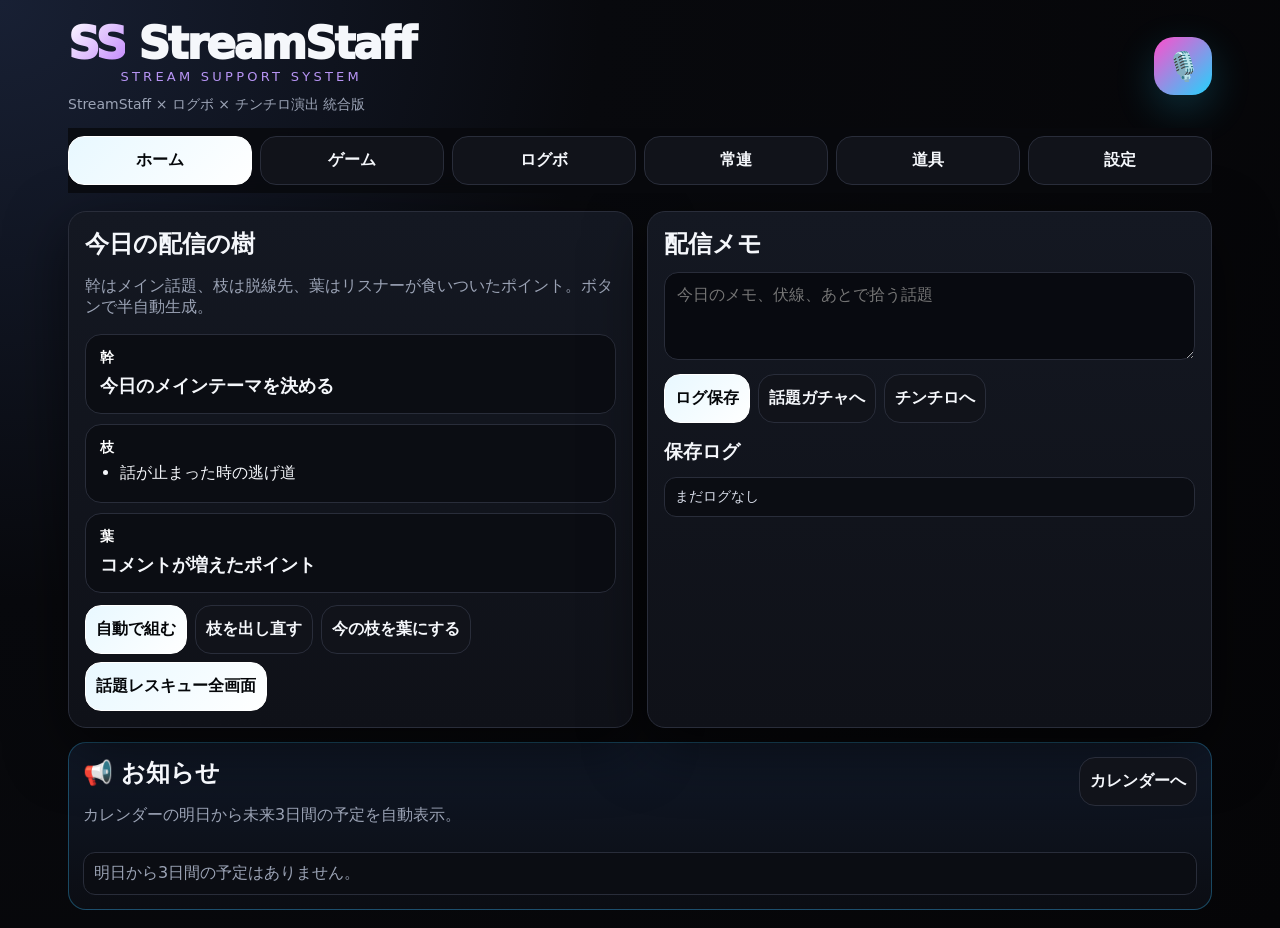
==== app/index.html @ 8c9b5380 "Add files via upload" ====
<!doctype html>
<html lang="ja">
<head>
  <meta charset="utf-8" />
  <meta name="viewport" content="width=device-width, initial-scale=1, viewport-fit=cover" />
  <title>配信管制室 - 統合版</title>
  <link rel="preconnect" href="https://fonts.googleapis.com">
<link rel="preconnect" href="https://fonts.gstatic.com" crossorigin>
<link href="https://fonts.googleapis.com/css2?family=Yuji+Syuku&display=swap" rel="stylesheet">
<style>
    :root{
      --bg:#08090d;--panel:#11131a;--panel2:#171a23;--line:#292d3a;--text:#f5f7fb;--muted:#9ba3b5;
      --accent:#21d4fd;--accent2:#ff4ecd;--danger:#ff4d4d;--gold:#ffd76a;--blue:#75d5ff;
      --radius:18px;
    }
    *{box-sizing:border-box;-webkit-tap-highlight-color:transparent}
    html,body{margin:0;min-height:100%;background:radial-gradient(circle at top left,#182034 0,#08090d 38%,#050507 100%);color:var(--text);font-family:system-ui,-apple-system,BlinkMacSystemFont,"Segoe UI",sans-serif}
    body{overflow-x:hidden}
    button,input,textarea,select{font:inherit}
    button{touch-action:manipulation}
    .app{width:min(1180px,100%);margin:0 auto;padding:18px}
    header{display:flex;justify-content:space-between;align-items:center;gap:14px;margin-bottom:14px}
    .brand h1{margin:0;font-size:clamp(26px,5vw,44px);letter-spacing:-.05em}
    .brand p{margin:4px 0 0;color:var(--muted);font-size:14px}
    .badge{min-width:58px;height:58px;border-radius:20px;display:grid;place-items:center;background:linear-gradient(135deg,var(--accent2),var(--accent));box-shadow:0 14px 40px #21d4fd33;font-size:28px}
    .nav{display:grid;grid-template-columns:repeat(6,1fr);gap:8px;margin:12px 0 18px;position:sticky;top:0;z-index:20;background:#08090dcc;backdrop-filter:blur(10px);padding:8px 0}
    .nav button,.btn{border:1px solid var(--line);background:var(--panel);color:var(--text);border-radius:16px;padding:13px 10px;cursor:pointer;font-weight:800;min-height:48px}
    .nav button.active,.btn.primary{background:linear-gradient(135deg,#e8f8ff,#fff);color:#05070a;border-color:#fff}
    .btn.danger{background:#3a1014;border-color:#7f2028}
    .grid{display:grid;grid-template-columns:1fr 1fr;gap:14px}
    .grid2{display:grid;grid-template-columns:repeat(2,minmax(0,1fr));gap:10px}
    .grid3{display:grid;grid-template-columns:repeat(3,1fr);gap:10px}
    .card{background:linear-gradient(180deg,#141822,#0f1118);border:1px solid var(--line);border-radius:var(--radius);box-shadow:0 20px 60px #0008;overflow:hidden}
    .card .inner{padding:16px}
    .card h2,.card h3{margin:0 0 12px}
    .muted{color:var(--muted)}
    .kpi{padding:14px;background:var(--panel);border:1px solid var(--line);border-radius:16px}
    .kpi .label{font-size:12px;color:var(--muted)}
    .kpi .value{font-size:24px;font-weight:950;margin-top:3px}
    input,textarea,select{width:100%;background:#080a10;color:var(--text);border:1px solid var(--line);border-radius:14px;padding:12px;outline:none}
    textarea{min-height:88px;resize:vertical}
    label{display:block;font-size:12px;color:var(--muted);margin:8px 0 5px}
    .row{display:flex;gap:8px;align-items:center;flex-wrap:wrap}
    .pill{display:inline-flex;align-items:center;gap:6px;border:1px solid var(--line);background:#0b0d13;border-radius:999px;padding:8px 10px;color:var(--muted);font-size:13px}
    .screen{display:none}
    .screen.active{display:block;animation:fade .16s ease}
    @keyframes fade{from{opacity:.35;transform:translateY(4px)}to{opacity:1;transform:translateY(0)}}

    /* Home tree */
    .tree-box{display:grid;gap:10px}
    .tree-item{padding:14px;border-radius:16px;background:#0b0d13;border:1px solid var(--line)}
    .tree-item b{display:block;color:#fff;font-size:14px;margin-bottom:6px}
    .tree-item span{font-size:18px;font-weight:800;display:block;line-height:1.45}
    .branch-list{margin:0;padding-left:20px}
    .branch-list li{margin:4px 0}
    .mode-tabs{display:grid;grid-template-columns:repeat(3,1fr);gap:8px;margin-bottom:12px}
    .mode-tabs button{border:1px solid var(--line);background:#0b0d13;color:var(--text);border-radius:14px;padding:12px 8px;font-weight:900}
    .mode-tabs button.active{background:#fff;color:#05070a}
    .mode-panel{display:none}
    .mode-panel.active{display:block}
    .map-grid{display:grid;grid-template-columns:repeat(2,1fr);gap:8px}
    .registered-list{display:grid;gap:8px}
    .registered-item{background:#0b0d13;border:1px solid var(--line);border-radius:12px;padding:9px}
    .registered-item b{display:block;margin-bottom:4px}
    .penalty-box{background:#140b0d;border:1px solid #4b1d25;border-radius:14px;padding:10px;margin:10px 0}
    .penalty-count{font-size:30px;font-weight:950;color:#ff7b7b}
    .penalty-details{display:none;margin-top:10px;background:#090b10;border:1px solid #4b1d25;border-radius:12px;padding:10px}
    .penalty-details.open{display:block}
    .penalty-log{display:grid;gap:6px}
    .penalty-log div{background:#160b0e;border:1px solid #3d151b;border-radius:10px;padding:8px;font-size:13px}
    .mini-btn{min-height:36px!important;padding:6px 12px!important;border-radius:12px!important}
    .tool-list{display:grid;gap:10px}
    .tool-item{background:#0b0d13;border:1px solid var(--line);border-radius:16px;padding:12px}
    .tool-title{font-size:20px;font-weight:950}
    .count-value{font-size:42px;font-weight:950;line-height:1;color:#b7f6ff}
    .timer-value{font-size:38px;font-weight:950;line-height:1;color:#ffd76a;font-variant-numeric:tabular-nums}
    .tool-item.running{border-color:#ffd76a;box-shadow:0 0 28px #ffd76a22}
    .tool-item.done{border-color:#ff4d4d;box-shadow:0 0 32px #ff4d4d33}
    .month-head{display:flex;justify-content:space-between;align-items:center;gap:8px;margin-bottom:12px}
    .calendar-month{display:grid;grid-template-columns:repeat(6,1fr);gap:7px}
    
    .cal-day{
      min-height:92px;
      border:1px solid #d7dce6;
      background:#ffffff;
      color:#111827;
      border-radius:14px;
      padding:7px;
      cursor:pointer;
      display:flex;
      flex-direction:column;
      gap:4px;
      overflow:hidden;
      transition:.15s;
    }
    .cal-day:hover{transform:translateY(-1px);box-shadow:0 6px 18px #00000014}
    .cal-day.out{opacity:.45;background:#f1f3f7}
    .cal-day.today{
      border-color:#21d4fd;
      box-shadow:0 0 0 3px #21d4fd33;
      background:#f4fdff;
    }

    .cal-day.selected{
      outline:3px solid #7c3aed;
      outline-offset:-3px;
      box-shadow:0 0 0 3px #7c3aed33, 0 8px 22px #00000018;
    }
    .cal-day.sat .cal-num{color:#2196f3}
    .cal-day.sun .cal-num{color:#ff4d5e}
    .cal-week{
      font-size:12px;
      color:var(--muted);
      text-align:center;
      font-weight:800;
      padding:4px;
    }
    .cal-week.sat{color:#53a8ff}
    .cal-week.sun{color:#ff6b77}
    .cal-num{font-weight:950;font-size:16px}
    .cal-mark{font-size:11px;border-radius:999px;padding:2px 6px;background:#172033;color:#dce7ff;white-space:nowrap;overflow:hidden;text-overflow:ellipsis}
    .cal-mark.gift{background:#3d2b08;color:#ffd76a}
    .cal-mark.reg{background:#063225;color:#80ffd5}
    .cal-mark.memo{background:#28133a;color:#e0b8ff}
    .cal-mark.penalty{background:#4b1118;color:#ff9aa5}
    .calendar-events{display:grid;gap:8px;max-height:360px;overflow:auto}
    .event-item{background:#0b0d13;border:1px solid var(--line);border-radius:12px;padding:10px}
    .event-item b{display:block}
    @media(max-width:760px){
      .cal-day{min-height:72px;padding:5px}
      .cal-mark{font-size:10px;padding:1px 4px}
      .calendar-month{gap:4px}
      .calendar{gap:4px}
      .day{min-height:48px;padding:4px;font-size:13px}
      .day small{font-size:9px}
    }
    .map-row{background:#0b0d13;border:1px solid var(--line);border-radius:12px;padding:8px}
    .map-row label{margin-top:0}
    .big-output{font-size:clamp(22px,4.5vw,38px);font-weight:950;line-height:1.35;background:#080a10;border:1px solid var(--line);border-radius:18px;padding:18px;min-height:128px;display:flex;align-items:center}

    /* Game */
    .game-tabs{display:grid;grid-template-columns:repeat(4,1fr);gap:8px}
    .game-tabs button{border:1px solid var(--line);background:#0b0d13;color:var(--text);border-radius:14px;padding:11px 6px;font-weight:850}
    .game-tabs button.active{background:#fff;color:#05070a}
    .game-result{font-size:clamp(22px,4vw,42px);font-weight:950;line-height:1.35;min-height:160px;display:flex;align-items:center}
    .history{display:grid;gap:8px;max-height:260px;overflow:auto}
    .history div{background:#0b0d13;border:1px solid var(--line);border-radius:12px;padding:10px;font-size:14px;color:#d9deea}

    
function fitBrushText(text){
  const plain=String(text).replace(/[─ー\\s]/g,"");
  brush.classList.remove("long","xlong");
  if(plain.length>=18) brush.classList.add("xlong");
  else if(plain.length>=10) brush.classList.add("long");
}

/* Chinchiro */
    .chinchiro-wrap{display:grid;grid-template-columns:1.15fr .85fr;gap:14px}
    .ch-stage{
      position:relative;min-height:520px;border-radius:22px;border:1px solid #333747;background:
      radial-gradient(circle at 50% 0,#2b1b22 0,#11131a 42%,#06070a 100%);
      overflow:hidden;display:flex;flex-direction:column;align-items:center;justify-content:center;padding:18px;
    }
    .ch-stage.hot{animation:hotFlash .35s ease 2;background:radial-gradient(circle,#5a130f 0,#19080a 54%,#050303 100%)}
    .ch-stage.cold{background:radial-gradient(circle,#08263b 0,#05131f 55%,#02070d 100%)}
    @keyframes hotFlash{0%,100%{filter:brightness(1)}50%{filter:brightness(1.9)}}
    .dice-area{display:flex;gap:12px;justify-content:center;align-items:center;margin:8px 0 22px;perspective:700px;flex-wrap:wrap;max-width:100%}
    .dice{
      width:var(--dice-size,clamp(68px,13vw,112px));height:var(--dice-size,clamp(68px,13vw,112px));background:linear-gradient(145deg,#fff,#d8d8d8);
      color:#0b0b0b;border-radius:22px;position:relative;
      box-shadow:inset -10px -10px 22px #0002,0 18px 35px #0009;
      transform-style:preserve-3d;
    }
    .pip{
      width:18%;height:18%;border-radius:50%;background:#111;position:absolute;
      box-shadow:inset 2px 2px 4px #0007;
      transform:translate(-50%,-50%);
    }
    .pip.red{background:#d71920}
    .p1{left:25%;top:25%}.p2{left:50%;top:25%}.p3{left:75%;top:25%}
    .p4{left:25%;top:50%}.p5{left:50%;top:50%}.p6{left:75%;top:50%}
    .p7{left:25%;top:75%}.p8{left:50%;top:75%}.p9{left:75%;top:75%}
    .dice.rolling{animation:diceRoll .12s linear infinite}
    @keyframes diceRoll{
      0%{transform:rotateX(0) rotateY(0) translateY(0)}
      50%{transform:rotateX(180deg) rotateY(120deg) translateY(-12px) scale(1.06)}
      100%{transform:rotateX(360deg) rotateY(240deg) translateY(0)}
    }
    .roll-btn{font-size:clamp(20px,3.4vw,34px);padding:16px 42px;border-radius:999px;background:linear-gradient(135deg,#b91c1c,#ff4d4d);box-shadow:0 18px 50px #ff4d4d33;border:1px solid #ff9d9d;color:#fff}
    .brush{
      position:absolute;right:-120%;top:14%;left:auto;max-width:92%;font-family:"Yuji Syuku","Yu Mincho","Hiragino Mincho ProN","HGS行書体","HG行書体",serif;font-size:clamp(34px,8vw,92px);font-weight:950;white-space:normal;line-height:1.08;text-align:center;overflow-wrap:anywhere;
      letter-spacing:-.08em; font-style:italic;
      filter:contrast(1.25);
      text-shadow:3px 5px 0 #000, -2px 0 0 #111, 0 0 28px #fff8;opacity:0;pointer-events:none;z-index:4;
    }
    .brush.show{animation:brushSlash 1.05s cubic-bezier(.1,1.15,.2,1) forwards}
    .brush.gold{color:var(--gold);text-shadow:0 5px 0 #5b1d00,0 0 30px #ffd76a}
    .brush.long{font-size:clamp(26px,5.6vw,58px);letter-spacing:-.05em}
    .brush.xlong{font-size:clamp(21px,4.5vw,44px);letter-spacing:-.04em}
    .brush.blue{color:var(--blue);text-shadow:0 5px 0 #001927,0 0 22px #75d5ff}
    @keyframes brushSlash{
      0%{right:-120%;opacity:0;transform:skewX(-20deg) scale(1.18)}
      32%{opacity:1}
      100%{right:4%;opacity:1;transform:skewX(0deg) scale(1)}
    }
    .ink{
      position:absolute;inset:0;opacity:0;pointer-events:none;background:
        radial-gradient(circle at 20% 28%,#ffffff44 0 2px,transparent 3px),
        radial-gradient(circle at 72% 34%,#ff000055 0 4px,transparent 6px),
        radial-gradient(circle at 62% 62%,#ffffff33 0 3px,transparent 5px);
      z-index:3;
    }
    .ink.show{animation:ink .7s ease forwards}
    @keyframes ink{0%{opacity:0;filter:blur(8px)}30%{opacity:1;filter:blur(0)}100%{opacity:.25}}
    .shake{animation:shake .32s ease}
    @keyframes shake{0%,100%{transform:translateX(0)}25%{transform:translateX(-7px)}50%{transform:translateX(7px)}75%{transform:translateX(-4px)}}
    .rule-table{width:100%;border-collapse:separate;border-spacing:0 8px}
    .rule-table th{font-size:12px;color:var(--muted);text-align:left;padding:0 8px}
    .rule-table td{background:#0b0d13;border-top:1px solid var(--line);border-bottom:1px solid var(--line);padding:10px 8px;font-weight:800}
    .rule-table td:first-child{border-left:1px solid var(--line);border-radius:12px 0 0 12px}
    .rule-table td:last-child{border-right:1px solid var(--line);border-radius:0 12px 12px 0;color:var(--muted);font-weight:700}
    .ch-log{display:grid;gap:8px;max-height:190px;overflow:auto}
    .ch-log div{background:#0b0d13;border:1px solid var(--line);border-radius:12px;padding:9px;font-size:13px}

    /* Logbo */
    .listener-list{display:flex;gap:8px;overflow:auto;padding-bottom:4px}
    .listener-list button{white-space:nowrap;border:1px solid var(--line);background:#0b0d13;color:#fff;border-radius:999px;padding:10px 13px;font-weight:800}
    .listener-list button.active{background:#fff;color:#05070a}
    .calendar{display:grid;grid-template-columns:repeat(6,1fr);gap:7px}
    .day{aspect-ratio:1;border-radius:12px;border:1px solid var(--line);background:#090b10;color:#687085;font-weight:900;cursor:pointer}
    .day.on{background:linear-gradient(135deg,#21d4fd,#b7f6ff);color:#03050a;border-color:#dffbff}
    .rewards{display:grid;gap:8px}
    .reward-row{display:grid;grid-template-columns:72px 1fr auto;gap:8px;align-items:center;background:#0b0d13;border:1px solid var(--line);border-radius:14px;padding:8px}
    .reward-row input{padding:9px}
    ul.clean{margin:8px 0 0;padding-left:20px}
    ul.clean li{margin:4px 0}

    @media(max-width:760px){
      .app{padding:12px}
      .nav{grid-template-columns:repeat(6,1fr);gap:5px}
      .nav button{font-size:12px;padding:10px 3px;border-radius:12px}
      .grid,.chinchiro-wrap{grid-template-columns:1fr}
      .grid3{grid-template-columns:1fr 1fr 1fr}
      .game-tabs{grid-template-columns:repeat(4,1fr);gap:5px}
      .grid2{grid-template-columns:1fr}
      .game-tabs button{font-size:12px;padding:10px 4px}
      .ch-stage{min-height:430px}
      .rule-panel{display:block}
    }
  
    /* v21: ログボ専用グリッド。共通 .calendar と完全分離 */
    .logbo-days-grid{
      display:grid !important;
      grid-template-columns:repeat(7, minmax(0, 1fr)) !important;
      gap:7px !important;
      width:100% !important;
    }
    .logbo-days-grid .day{
      width:100% !important;
      min-width:0 !important;
      box-sizing:border-box !important;
    }
    .logbo-days-grid .day.blank{
      display:block !important;
      visibility:hidden !important;
      pointer-events:none !important;
    }
    @media(max-width:760px){
      .logbo-days-grid{gap:4px !important}
      .logbo-days-grid .day{min-height:46px !important;font-size:12px !important}
    }

  
.ss-logo{
  font-weight:1000;
  letter-spacing:.06em;
  font-size:clamp(28px,5vw,52px);
  text-align:center;
  margin:10px 0 4px;
}
.ss-logo .ss{
  background:linear-gradient(135deg,#ffffff,#c084fc);
  -webkit-background-clip:text;
  -webkit-text-fill-color:transparent;
}
.ss-sub{
  text-align:center;
  color:#b794f4;
  font-size:13px;
  letter-spacing:.25em;
  margin-bottom:12px;
}

.poll-box{
  background:#101321;
  border:1px solid var(--line);
  border-radius:16px;
  padding:12px;
  margin-top:12px;
}
.poll-option{
  background:#0b0d13;
  border:1px solid var(--line);
  border-radius:14px;
  padding:10px;
  margin-top:8px;
}
.poll-bar{
  height:10px;
  border-radius:999px;
  background:#202638;
  overflow:hidden;
  margin-top:8px;
}
.poll-fill{
  height:100%;
  background:linear-gradient(135deg,#7c3aed,#22d3ee);
}
.poll-votes{
  font-size:13px;
  color:var(--muted);
}


/* v30: main calendar hard 7-column lock */
.calendar-month{
  display:grid !important;
  grid-template-columns:repeat(7,minmax(0,1fr)) !important;
  gap:7px !important;
  width:100% !important;
}
.calendar-month .cal-week,
.calendar-month .cal-day{
  min-width:0 !important;
  box-sizing:border-box !important;
}
.calendar-type-editor{
  background:#0b0d13;
  border:1px solid var(--line);
  border-radius:14px;
  padding:10px;
  margin-top:12px;
}
.type-chip{
  display:inline-flex;
  align-items:center;
  gap:6px;
  padding:6px 9px;
  border-radius:999px;
  border:1px solid var(--line);
  margin:4px;
  font-size:12px;
  font-weight:800;
}
.type-color-dot{
  width:12px;
  height:12px;
  border-radius:999px;
  display:inline-block;
}


.collapsible-body{display:none;margin-top:10px}
.collapsible-body.open{display:block}
.profile-box{
  background:#0b0d13;
  border:1px solid var(--line);
  border-radius:14px;
  padding:10px;
  margin:10px 0;
}
.birthday-mark{
  background:#fff1f2 !important;
  color:#e11d48 !important;
  border:1px solid #fb7185 !important;
}


.detail-grid{
  display:grid;
  grid-template-columns:repeat(auto-fit,minmax(240px,1fr));
  gap:12px;
}
.detail-stat{
  background:#0b0d13;
  border:1px solid var(--line);
  border-radius:14px;
  padding:12px;
}
.detail-stat b{
  display:block;
  font-size:13px;
  color:var(--muted);
  margin-bottom:4px;
}
.detail-stat span{
  font-size:22px;
  font-weight:950;
}


.seed-box{
  background:#07111f;
  border:1px solid #1e3a5f;
  border-radius:14px;
  padding:10px;
  margin:10px 0;
}
.seed-list{
  display:grid;
  gap:6px;
  margin-top:8px;
}
.seed-item{
  background:#0b1728;
  border:1px solid #24476f;
  border-radius:10px;
  padding:8px;
  font-size:13px;
}
.favorite-grid{
  display:grid;
  grid-template-columns:repeat(auto-fit,minmax(180px,1fr));
  gap:10px;
}


.more-detail-panel{
  display:none;
  margin-top:12px;
  background:#080d16;
  border:1px solid #26364f;
  border-radius:14px;
  padding:12px;
}
.more-detail-panel.open{display:block}
.question-grid{
  display:grid;
  grid-template-columns:repeat(auto-fit,minmax(190px,1fr));
  gap:10px;
}


.birthday-row{
  display:flex;
  gap:8px;
  align-items:center;
}
.birthday-row input{
  max-width:90px;
}


.countdown-box{
  background:#0b1020;
  border:1px solid #263a63;
  border-radius:16px;
  padding:12px;
  margin-top:10px;
}
.countdown-time{
  font-size:24px;
  font-weight:1000;
  margin-top:8px;
  letter-spacing:.04em;
}
.countdown-label{
  color:var(--muted);
  font-size:13px;
}


@keyframes countdownFadeBlink{
  0%{opacity:1;transform:scale(1)}
  50%{opacity:.35;transform:scale(1.03)}
  100%{opacity:1;transform:scale(1)}
}
.countdown-finished{
  animation:countdownFadeBlink 2.4s ease-in-out infinite;
  border-color:#f59e0b !important;
  box-shadow:0 0 24px rgba(245,158,11,.35);
}


.tools-layout{
  display:grid;
  grid-template-columns:1fr 1fr;
  gap:14px;
}
.tools-col{
  display:flex;
  flex-direction:column;
  gap:12px;
}
@media(max-width:900px){
  .tools-layout{
    grid-template-columns:1fr;
  }
}


.firebase-warning{
  margin-top:14px;
  background:#2a1907;
  border:1px solid #f59e0b;
  border-radius:14px;
  padding:12px;
  color:#fed7aa;
}
.firebase-warning h3{
  margin:0 0 8px 0;
  color:#f59e0b;
}
.firebase-scale{
  margin-top:10px;
  display:grid;
  gap:6px;
}
.firebase-scale div{
  background:#3a2410;
  border-radius:10px;
  padding:8px;
}


.firebase-help-btn{
  width:32px;
  height:32px;
  border-radius:999px;
  font-weight:1000;
  font-size:18px;
  background:#2563eb;
  color:white;
  border:none;
  cursor:pointer;
}
.firebase-help-modal{
  position:fixed;
  inset:0;
  background:rgba(0,0,0,.7);
  display:none;
  align-items:center;
  justify-content:center;
  z-index:9999;
  padding:18px;
}
.firebase-help-modal.open{
  display:flex;
}
.firebase-help-content{
  width:min(920px,100%);
  max-height:90vh;
  overflow:auto;
  background:#09111d;
  border:1px solid #355b93;
  border-radius:22px;
  padding:20px;
}
.firebase-step{
  background:#101a2b;
  border:1px solid #2d4770;
  border-radius:16px;
  padding:14px;
  margin-top:12px;
}
.firebase-shot{
  margin-top:10px;
  background:#17263f;
  border-radius:12px;
  padding:14px;
  text-align:center;
  color:#9fb8dd;
  font-size:13px;
}


.poll-share{
  margin-top:10px;
  background:#07111f;
  border:1px solid #1e3a5f;
  border-radius:14px;
  padding:10px;
  display:none;
}
.poll-share.open{display:block}
.poll-url{
  font-size:12px;
  word-break:break-all;
  background:#020617;
  border:1px solid #1e293b;
  border-radius:10px;
  padding:8px;
  margin-top:8px;
}
.poll-qr{
  margin-top:10px;
  width:160px;
  height:160px;
  border-radius:12px;
  background:white;
  padding:8px;
}


.firebase-sync-badge{
  display:inline-flex;
  align-items:center;
  gap:6px;
  border-radius:999px;
  padding:4px 8px;
  font-size:12px;
  font-weight:900;
  background:#13251b;
  color:#86efac;
  border:1px solid #22c55e66;
}
.firebase-sync-badge.off{
  background:#251313;
  color:#fecaca;
  border-color:#ef444466;
}


.roulette-box{
  background:#0b0d13;
  border:1px solid var(--line);
  border-radius:18px;
  padding:14px;
  margin-top:12px;
}
.roulette-stage{
  display:grid;
  place-items:center;
  min-height:300px;
  position:relative;
  overflow:hidden;
  border-radius:18px;
  background:radial-gradient(circle at center,#24103f,#05060a 68%);
  border:1px solid #3b1b68;
}
.roulette-wheel{
  width:min(260px,78vw);
  height:min(260px,78vw);
  border-radius:50%;
  border:10px solid #e9d5ff;
  background:
    conic-gradient(
      #7c3aed 0 45deg,
      #22d3ee 45deg 90deg,
      #f59e0b 90deg 135deg,
      #ef4444 135deg 180deg,
      #10b981 180deg 225deg,
      #ec4899 225deg 270deg,
      #a3e635 270deg 315deg,
      #6366f1 315deg 360deg
    );
  box-shadow:0 0 42px #a855f766, inset 0 0 28px #0008;
  display:grid;
  place-items:center;
  transition:transform 4s cubic-bezier(.12,.88,.16,1);
  position:relative;
}
.roulette-wheel::after{
  content:"SS";
  width:82px;
  height:82px;
  border-radius:50%;
  background:#05060a;
  color:#fff;
  display:grid;
  place-items:center;
  font-weight:1000;
  font-size:30px;
  box-shadow:0 0 24px #000b;
}
.roulette-pointer{
  position:absolute;
  top:14px;
  left:50%;
  transform:translateX(-50%);
  width:0;
  height:0;
  border-left:20px solid transparent;
  border-right:20px solid transparent;
  border-top:42px solid #fff;
  filter:drop-shadow(0 4px 10px #000);
  z-index:3;
}
.roulette-result{
  position:absolute;
  inset:auto 14px 18px 14px;
  background:#05060ae6;
  border:1px solid #f59e0b;
  border-radius:18px;
  padding:14px;
  text-align:center;
  font-weight:1000;
  font-size:clamp(22px,6vw,44px);
  color:#ffd76a;
  opacity:0;
  transform:translateY(20px) scale(.92);
  transition:.45s;
  text-shadow:0 0 18px #f59e0b88;
}
.roulette-result.show{
  opacity:1;
  transform:translateY(0) scale(1);
}
@keyframes rouletteFlash{
  0%,100%{box-shadow:0 0 18px #f59e0b33}
  50%{box-shadow:0 0 45px #f59e0baa}
}
.roulette-stage.hit{
  animation:rouletteFlash 1.3s ease-in-out infinite;
}
.roulette-items{
  display:grid;
  gap:8px;
  margin-top:10px;
}
.roulette-item{
  background:#111827;
  border:1px solid #29324a;
  border-radius:12px;
  padding:8px;
}


/* v58 casino roulette */
.casino-wheel{
  background:
    radial-gradient(circle at center,#f8fafc 0 10%,#111827 10% 17%,transparent 17%),
    repeating-conic-gradient(
      from 0deg,
      #b91c1c 0deg 9.73deg,
      #111827 9.73deg 19.46deg,
      #047857 19.46deg 29.19deg
    ) !important;
  border:12px solid #facc15 !important;
  position:relative;
}
.casino-wheel::after{display:none!important}
.casino-wheel .wheel-ring{
  position:absolute;
  inset:34px;
  border-radius:50%;
  border:10px solid #d97706;
  box-shadow:inset 0 0 22px #000a,0 0 18px #f59e0b66;
}
.casino-wheel .wheel-center{
  position:absolute;
  inset:50%;
  transform:translate(-50%,-50%);
  width:82px;
  height:82px;
  border-radius:50%;
  background:radial-gradient(circle,#fff,#d1d5db);
  color:#111827;
  display:grid;
  place-items:center;
  font-weight:1000;
  font-size:30px;
  box-shadow:0 0 24px #000b;
  z-index:2;
}
.roulette-pointer{
  border-top-color:#facc15!important;
  filter:drop-shadow(0 4px 10px #000) drop-shadow(0 0 10px #f59e0b)!important;
}


/* v59 roulette game panel fix */
#rouletteGameCard .roulette-body{
  display:none;
  margin-top:12px;
}
#rouletteGameCard.open .roulette-body{
  display:block;
}
#rouletteGameCard .roulette-items{
  max-height:260px;
  overflow:auto;
}

/* v60 StreamStaff casino roulette integrated */
#rouletteGameCard{
  background:linear-gradient(180deg,#150b22,#0a0710)!important;
  border-color:#7c3aed!important;
  box-shadow:0 0 34px rgba(124,58,237,.22), inset 0 0 35px rgba(255,255,255,.03);
}
#rouletteGameCard.open .roulette-body{display:block!important}
#rouletteGameCard:not(.open) .roulette-body{display:none!important}

.v60-roulette-shell{
  display:grid;
  grid-template-columns:minmax(0,1.05fr) minmax(260px,.95fr);
  gap:14px;
  align-items:start;
}
.v60-roulette-stage{
  position:relative;
  min-height:430px;
  display:grid;
  place-items:center;
  overflow:hidden;
  border-radius:24px;
  border:1px solid #6d28d9;
  background:
    radial-gradient(circle at 50% 22%,rgba(168,85,247,.45),transparent 30%),
    radial-gradient(circle at 50% 52%,#1c0b2f 0,#07060b 72%);
  box-shadow:inset 0 0 50px #000,0 0 34px rgba(168,85,247,.35);
}
.v60-roulette-stage.hit{
  animation:v60RouletteHit 1.35s ease-in-out infinite;
}
@keyframes v60RouletteHit{
  0%,100%{box-shadow:inset 0 0 50px #000,0 0 22px rgba(245,158,11,.4)}
  50%{box-shadow:inset 0 0 50px #000,0 0 58px rgba(245,158,11,.95)}
}
.v60-roulette-pointer{
  position:absolute;
  top:18px;
  left:50%;
  transform:translateX(-50%);
  width:0;height:0;
  border-left:24px solid transparent;
  border-right:24px solid transparent;
  border-top:52px solid #facc15;
  z-index:8;
  filter:drop-shadow(0 4px 10px #000) drop-shadow(0 0 12px #f59e0b);
}
.v60-roulette-wheel{
  width:min(330px,78vw);
  height:min(330px,78vw);
  border-radius:50%;
  position:relative;
  display:grid;
  place-items:center;
  border:13px solid #facc15;
  box-shadow:
    0 0 45px rgba(168,85,247,.65),
    inset 0 0 32px rgba(0,0,0,.8);
  transition:transform 5.8s cubic-bezier(.08,.72,.08,1);
  background:
    radial-gradient(circle at center,#f8fafc 0 10%,#111827 10% 18%,transparent 18%),
    repeating-conic-gradient(
      from 0deg,
      #b91c1c 0deg 9.73deg,
      #111827 9.73deg 19.46deg,
      #047857 19.46deg 29.19deg
    );
}
.v60-roulette-wheel::before{
  content:"";
  position:absolute;
  inset:36px;
  border-radius:50%;
  border:10px solid #d97706;
  box-shadow:inset 0 0 24px rgba(0,0,0,.75),0 0 18px rgba(245,158,11,.55);
}
.v60-roulette-center{
  position:absolute;
  width:88px;
  height:88px;
  border-radius:50%;
  background:radial-gradient(circle,#fff,#d1d5db);
  color:#111827;
  display:grid;
  place-items:center;
  font-weight:1000;
  font-size:31px;
  z-index:4;
  box-shadow:0 0 24px #000b;
}
.v60-roulette-ball{
  position:absolute;
  width:18px;
  height:18px;
  border-radius:50%;
  background:radial-gradient(circle at 35% 30%,#fff,#dbeafe 55%,#94a3b8);
  left:50%;
  top:50%;
  margin:-9px 0 0 -9px;
  z-index:7;
  transform:rotate(0deg) translateY(-175px);
  box-shadow:0 0 12px #fff,0 0 22px rgba(255,255,255,.7);
  opacity:.95;
}
.v60-roulette-ball.spin{
  animation:v60BallSpin 5.8s cubic-bezier(.08,.72,.08,1) forwards;
}
@keyframes v60BallSpin{
  0%{transform:rotate(0deg) translateY(-175px)}
  75%{transform:rotate(-1680deg) translateY(-160px)}
  100%{transform:rotate(var(--ball-end, -2100deg)) translateY(-130px)}
}
.v60-roulette-result{
  position:absolute;
  left:18px;
  right:18px;
  bottom:18px;
  min-height:76px;
  display:grid;
  place-items:center;
  padding:14px;
  border-radius:20px;
  background:rgba(5,6,10,.88);
  border:1px solid #f59e0b;
  color:#ffd76a;
  font-size:clamp(24px,5vw,48px);
  font-weight:1000;
  text-align:center;
  opacity:0;
  transform:translateY(20px) scale(.94);
  transition:.45s;
  text-shadow:0 0 18px rgba(245,158,11,.75);
}
.v60-roulette-result.show{
  opacity:1;
  transform:translateY(0) scale(1);
}
.v60-countdown{
  position:absolute;
  inset:0;
  display:none;
  place-items:center;
  background:rgba(0,0,0,.42);
  z-index:12;
  font-size:clamp(72px,18vw,150px);
  font-weight:1000;
  text-shadow:0 0 28px #fff,0 0 46px #a855f7;
}
.v60-countdown.show{display:grid}
.v60-roulette-side{
  display:grid;
  gap:10px;
}
.v60-roulette-items{
  display:grid;
  gap:8px;
  max-height:245px;
  overflow:auto;
  margin-top:10px;
}
.v60-roulette-item{
  display:flex;
  align-items:center;
  justify-content:space-between;
  gap:8px;
  background:#0b0d13;
  border:1px solid #29324a;
  border-radius:13px;
  padding:9px;
}
.v60-roulette-item button{
  min-height:34px!important;
  padding:6px 10px!important;
  border-radius:10px!important;
}
.v60-roulette-history{
  max-height:180px;
  overflow:auto;
}
@media(max-width:860px){
  .v60-roulette-shell{grid-template-columns:1fr}
  .v60-roulette-stage{min-height:390px}
}
/* v62 fullscreen luxury roulette */
.roulette-fullscreen{
  width:100%;
}
.roulette-full-head{
  display:flex;
  justify-content:space-between;
  align-items:flex-start;
  gap:12px;
  margin-bottom:14px;
}
.roulette-full-head h2{
  font-size:clamp(30px,5vw,58px);
  letter-spacing:-.04em;
  margin:0;
  text-shadow:0 0 26px #a855f7;
}
.roulette-full-layout{
  display:grid;
  grid-template-columns:minmax(0,1.25fr) minmax(310px,.75fr);
  gap:14px;
  align-items:start;
}
.roulette-casino-stage{
  min-height:min(78vh,760px);
  position:relative;
  overflow:hidden;
  border-radius:28px;
  border:1px solid #7c3aed;
  display:grid;
  place-items:center;
  background:
    radial-gradient(circle at 50% 45%,rgba(245,158,11,.18),transparent 17%),
    radial-gradient(circle at 50% 35%,rgba(168,85,247,.45),transparent 34%),
    radial-gradient(circle at 50% 100%,rgba(34,211,238,.14),transparent 35%),
    linear-gradient(180deg,#13091f,#050407 72%);
  box-shadow:
    0 0 50px rgba(168,85,247,.32),
    inset 0 0 90px rgba(0,0,0,.85);
}
.roulette-casino-stage.hit{
  animation:rouletteStageHitV62 1.1s ease-in-out infinite;
}
@keyframes rouletteStageHitV62{
  0%,100%{filter:brightness(1);box-shadow:0 0 45px rgba(168,85,247,.32),inset 0 0 90px rgba(0,0,0,.85)}
  50%{filter:brightness(1.35);box-shadow:0 0 90px rgba(250,204,21,.75),inset 0 0 90px rgba(0,0,0,.85)}
}
.roulette-light-ring{
  position:absolute;
  width:min(650px,95vw);
  height:min(650px,95vw);
  border-radius:50%;
  border:3px solid rgba(216,180,254,.42);
  box-shadow:
    0 0 28px #a855f7,
    inset 0 0 34px rgba(168,85,247,.45);
  animation:rouletteNeonPulse 2.2s ease-in-out infinite;
}
@keyframes rouletteNeonPulse{
  0%,100%{opacity:.55;transform:scale(.98)}
  50%{opacity:1;transform:scale(1.015)}
}
.roulette-table{
  position:relative;
  width:min(600px,86vw);
  height:min(600px,86vw);
  display:grid;
  place-items:center;
  border-radius:50%;
  background:
    radial-gradient(circle,#3b2306 0 30%,#8a4b10 31% 39%,#2b1207 40% 52%,transparent 53%),
    radial-gradient(circle,#160a22 0,#070407 68%);
  box-shadow:
    0 32px 80px rgba(0,0,0,.8),
    inset 0 0 50px rgba(255,255,255,.08);
}
.roulette-orbit{
  position:absolute;
  inset:22px;
  border-radius:50%;
  border:9px solid rgba(245,158,11,.9);
  box-shadow:
    inset 0 0 26px rgba(0,0,0,.95),
    0 0 26px rgba(245,158,11,.55);
  z-index:7;
  pointer-events:none;
}
.roulette-ball{
  position:absolute;
  left:50%;
  top:50%;
  width:24px;
  height:24px;
  margin:-12px 0 0 -12px;
  border-radius:50%;
  background:
    radial-gradient(circle at 30% 25%,#fff 0 18%,#e5e7eb 36%,#94a3b8 70%,#475569 100%);
  box-shadow:
    0 0 12px #fff,
    0 0 28px rgba(255,255,255,.85),
    0 8px 18px rgba(0,0,0,.7);
  transform:rotate(0deg) translateY(calc(-1 * min(270px, 39vw)));
}
.roulette-ball.spin{
  animation:rouletteBallLuxury 5.9s cubic-bezier(.05,.74,.08,1) forwards;
}
@keyframes rouletteBallLuxury{
  0%{transform:rotate(0deg) translateY(calc(-1 * min(270px, 39vw))) scale(1)}
  18%{transform:rotate(-980deg) translateY(calc(-1 * min(272px, 39vw))) scale(1.06)}
  58%{transform:rotate(-2140deg) translateY(calc(-1 * min(250px, 36vw))) scale(.98)}
  78%{transform:rotate(-2760deg) translateY(calc(-1 * min(210px, 31vw))) scale(.94)}
  90%{transform:rotate(var(--ball-bounce, -3060deg)) translateY(calc(-1 * min(185px, 28vw))) scale(1.05)}
  100%{transform:rotate(var(--ball-end, -3180deg)) translateY(calc(-1 * min(160px, 24vw))) scale(.92)}
}
.luxe-wheel{
  width:min(455px,68vw);
  height:min(455px,68vw);
  border-radius:50%;
  position:relative;
  overflow:hidden;
  border:16px solid #f8d36a;
  transition:transform 5.9s cubic-bezier(.05,.74,.08,1);
  background:
    radial-gradient(circle at center,transparent 0 22%,rgba(255,255,255,.12) 23% 24%,transparent 25%),
    repeating-conic-gradient(
      from 0deg,
      #065f46 0deg 9.73deg,
      #7f1d1d 9.73deg 19.46deg,
      #030712 19.46deg 29.19deg
    );
  box-shadow:
    0 0 55px rgba(250,204,21,.45),
    inset 0 0 42px rgba(0,0,0,.9);
}
.luxe-wheel::before{
  content:"";
  position:absolute;
  inset:18px;
  border-radius:50%;
  border:2px dashed rgba(255,255,255,.32);
  z-index:2;
}
.roulette-number-ring{
  position:absolute;
  inset:0;
  border-radius:50%;
  z-index:3;
}
.roulette-num{
  position:absolute;
  left:50%;
  top:50%;
  width:34px;
  height:20px;
  margin:-10px 0 0 -17px;
  display:grid;
  place-items:center;
  font-size:10px;
  font-weight:1000;
  color:#fff;
  text-shadow:0 1px 2px #000,0 0 4px #000;
  transform:rotate(var(--a)) translateY(calc(-1 * min(205px, 31vw))) rotate(calc(-1 * var(--a)));
}
.roulette-inner-bowl{
  position:absolute;
  inset:88px;
  border-radius:50%;
  background:
    radial-gradient(circle at 45% 35%,#fff7 0 5%,transparent 10%),
    radial-gradient(circle,#5b2c0b 0,#2a1206 55%,#120704 100%);
  border:12px solid #9a5b18;
  box-shadow:
    inset 0 0 30px rgba(0,0,0,.9),
    0 0 26px rgba(245,158,11,.45);
  z-index:4;
}
.roulette-center-tower{
  position:absolute;
  width:min(130px,22vw);
  height:min(130px,22vw);
  border-radius:50%;
  z-index:8;
  display:grid;
  place-items:center;
  background:
    radial-gradient(circle at 35% 25%,#fff 0 12%,#f5e8c7 28%,#b8860b 62%,#4b2307 100%);
  border:5px solid #fff2b8;
  box-shadow:
    0 0 22px #facc15,
    0 18px 28px rgba(0,0,0,.75),
    inset 0 0 16px rgba(255,255,255,.55);
}
.roulette-center-tower span{
  font-size:clamp(28px,5vw,48px);
  font-weight:1000;
  color:#13070f;
  text-shadow:0 1px 0 #fff7;
}
.roulette-fixed-pointer{
  position:absolute;
  top:38px;
  left:50%;
  transform:translateX(-50%);
  z-index:20;
  width:0;
  height:0;
  border-left:30px solid transparent;
  border-right:30px solid transparent;
  border-top:68px solid #fff7ad;
  filter:
    drop-shadow(0 4px 8px #000)
    drop-shadow(0 0 12px #facc15);
}
.roulette-result-panel{
  position:absolute;
  left:26px;
  right:26px;
  bottom:24px;
  min-height:92px;
  border-radius:26px;
  background:rgba(5,6,10,.88);
  border:1px solid #facc15;
  display:grid;
  place-items:center;
  padding:16px;
  text-align:center;
  color:#ffe08a;
  font-size:clamp(28px,6vw,68px);
  font-weight:1000;
  letter-spacing:-.04em;
  opacity:0;
  transform:translateY(22px) scale(.94);
  transition:.45s;
  text-shadow:
    0 0 18px rgba(250,204,21,.85),
    0 0 36px rgba(168,85,247,.55);
  z-index:30;
}
.roulette-result-panel.show{
  opacity:1;
  transform:translateY(0) scale(1);
}
.roulette-countdown{
  position:absolute;
  inset:0;
  display:none;
  place-items:center;
  background:rgba(0,0,0,.48);
  z-index:50;
  font-size:clamp(86px,20vw,180px);
  font-weight:1000;
  color:#fff;
  text-shadow:0 0 28px #fff,0 0 50px #a855f7;
}
.roulette-countdown.show{display:grid}
.roulette-control-card{
  background:linear-gradient(180deg,#141822,#0f1118);
  border:1px solid var(--line);
  border-radius:var(--radius);
  padding:16px;
  box-shadow:0 20px 60px #0008;
}
.roulette-main-actions{
  display:grid;
  gap:8px;
  margin-top:10px;
}
.roulette-spin-main{
  font-size:20px;
  padding:17px 18px!important;
}
.roulette-full-items{
  display:grid;
  gap:8px;
  max-height:280px;
  overflow:auto;
}
.roulette-full-item{
  display:flex;
  justify-content:space-between;
  align-items:center;
  gap:8px;
  background:#0b0d13;
  border:1px solid #29324a;
  border-radius:13px;
  padding:9px;
}
.roulette-full-item button{
  min-height:34px!important;
  padding:6px 10px!important;
  border-radius:10px!important;
}
.roulette-full-history{
  max-height:220px;
  overflow:auto;
}
@media(max-width:900px){
  .roulette-full-head{flex-direction:column}
  .roulette-full-layout{grid-template-columns:1fr}
  .roulette-casino-stage{min-height:560px}
}
@media(max-width:520px){
  .roulette-casino-stage{min-height:500px}
  .roulette-table{width:94vw;height:94vw}
  .luxe-wheel{width:72vw;height:72vw}
  .roulette-inner-bowl{inset:64px}
  .roulette-result-panel{left:12px;right:12px;bottom:14px}
}
/* v63 perspective roulette + dramatic ball cut-in */
.roulette-casino-stage{
  perspective:1100px;
  perspective-origin:50% 36%;
}
.roulette-light-ring{
  transform:rotateX(58deg) scale(1.03);
  transform-style:preserve-3d;
}
.roulette-table{
  transform:rotateX(58deg);
  transform-style:preserve-3d;
  box-shadow:
    0 80px 90px rgba(0,0,0,.85),
    inset 0 0 50px rgba(255,255,255,.08);
}
.roulette-table::after{
  content:"";
  position:absolute;
  inset:8%;
  border-radius:50%;
  background:linear-gradient(180deg,rgba(255,255,255,.18),transparent 45%,rgba(0,0,0,.55));
  pointer-events:none;
  z-index:25;
  mix-blend-mode:screen;
}
.roulette-orbit{
  transform:translateZ(42px);
  border-width:12px;
}
.luxe-wheel{
  transform-style:preserve-3d;
}
.roulette-inner-bowl{
  transform:translateZ(18px);
}
.roulette-center-tower{
  transform:translateZ(70px);
}
.roulette-ball{
  width:26px;
  height:26px;
  margin:-13px 0 0 -13px;
  transform:rotate(0deg) translateY(calc(-1 * min(275px, 40vw))) translateZ(82px) rotateX(-58deg);
  z-index:30;
}
.roulette-ball.spin{
  animation:rouletteBallPerspectiveV63 6.2s cubic-bezier(.08,.72,.08,1) forwards;
}
@keyframes rouletteBallPerspectiveV63{
  0%{
    transform:rotate(0deg) translateY(calc(-1 * min(275px, 40vw))) translateZ(86px) rotateX(-58deg) scale(1);
    filter:brightness(1.4) blur(0);
  }
  35%{
    transform:rotate(-1280deg) translateY(calc(-1 * min(272px, 39vw))) translateZ(86px) rotateX(-58deg) scale(1.04);
    filter:brightness(1.35) blur(.2px);
  }
  68%{
    transform:rotate(-2380deg) translateY(calc(-1 * min(252px, 37vw))) translateZ(74px) rotateX(-58deg) scale(.98);
  }
  82%{
    transform:rotate(var(--ball-slow, -2840deg)) translateY(calc(-1 * min(215px, 32vw))) translateZ(58px) rotateX(-58deg) scale(.94);
  }
  92%{
    transform:rotate(var(--ball-bounce, -3040deg)) translateY(calc(-1 * min(186px, 28vw))) translateZ(45px) rotateX(-58deg) scale(1.03);
  }
  100%{
    transform:rotate(var(--ball-end, -3180deg)) translateY(calc(-1 * min(160px, 24vw))) translateZ(38px) rotateX(-58deg) scale(.9);
    filter:brightness(1.1);
  }
}
.roulette-fixed-pointer{
  top:26px;
  transform:translateX(-50%) rotateX(0deg);
}
.roulette-result-panel{
  z-index:70;
}
.roulette-cutin{
  position:absolute;
  inset:0;
  display:none;
  align-items:center;
  justify-content:center;
  z-index:60;
  background:
    radial-gradient(circle at 52% 42%,rgba(255,255,255,.28),transparent 10%),
    radial-gradient(circle at center,rgba(250,204,21,.18),transparent 32%),
    rgba(0,0,0,.35);
  backdrop-filter:blur(2px);
  pointer-events:none;
}
.roulette-cutin.show{
  display:flex;
  animation:cutinFlashV63 1.35s ease forwards;
}
.cutin-ball{
  width:min(180px,38vw);
  height:min(180px,38vw);
  border-radius:50%;
  background:
    radial-gradient(circle at 32% 26%,#fff 0 13%,#e5e7eb 30%,#94a3b8 60%,#334155 100%);
  box-shadow:
    0 0 24px #fff,
    0 0 70px rgba(255,255,255,.85),
    0 24px 60px rgba(0,0,0,.85);
  animation:cutinBallV63 1.35s cubic-bezier(.1,1.25,.18,1) forwards;
}
.cutin-text{
  position:absolute;
  bottom:18%;
  color:#ffe08a;
  font-size:clamp(28px,7vw,72px);
  font-weight:1000;
  letter-spacing:.04em;
  text-shadow:0 0 22px #facc15,0 0 42px #a855f7,0 4px 0 #000;
  animation:cutinTextV63 1.35s ease forwards;
}
@keyframes cutinFlashV63{
  0%{opacity:0;transform:scale(1.02)}
  12%{opacity:1}
  78%{opacity:1}
  100%{opacity:0;transform:scale(1)}
}
@keyframes cutinBallV63{
  0%{transform:translateX(80vw) scale(.35) rotate(0deg)}
  34%{transform:translateX(0) scale(1.18) rotate(-360deg)}
  64%{transform:translateX(0) scale(.92) rotate(-520deg)}
  100%{transform:translateX(-70vw) scale(.28) rotate(-760deg)}
}
@keyframes cutinTextV63{
  0%{opacity:0;transform:translateY(18px) scale(.9)}
  28%{opacity:1;transform:translateY(0) scale(1.06)}
  72%{opacity:1}
  100%{opacity:0;transform:translateY(-14px) scale(.95)}
}
@media(max-width:520px){
  .roulette-table{transform:rotateX(54deg) scale(.96)}
  .roulette-casino-stage{min-height:560px}
  .roulette-ball{
    transform:rotate(0deg) translateY(calc(-1 * min(270px, 40vw))) translateZ(78px) rotateX(-54deg);
  }
}
/* v64 click arrow roulette modes */
.roulette-arrow-stage{
  perspective:1200px;
}
.roulette-arrow-table{
  position:relative;
  width:min(610px,88vw);
  height:min(610px,88vw);
  display:grid;
  place-items:center;
  transform:rotateX(54deg);
  transform-style:preserve-3d;
  border-radius:50%;
  background:
    radial-gradient(circle,#291006 0 36%,#8a4b10 37% 44%,#1d0b08 45% 55%,transparent 56%),
    radial-gradient(circle,#1a0f28,#060407 70%);
  box-shadow:0 82px 95px rgba(0,0,0,.88), inset 0 0 50px rgba(255,255,255,.08);
}
.roulette-arrow-table::after{
  content:"";
  position:absolute;
  inset:7%;
  border-radius:50%;
  background:linear-gradient(180deg,rgba(255,255,255,.18),transparent 38%,rgba(0,0,0,.58));
  z-index:12;
  pointer-events:none;
}
.roulette-arrow-wheel{
  width:min(480px,70vw);
  height:min(480px,70vw);
  position:relative;
  border-radius:50%;
  overflow:hidden;
  border:15px solid #facc15;
  transform-style:preserve-3d;
  box-shadow:
    0 0 58px rgba(250,204,21,.42),
    inset 0 0 42px rgba(0,0,0,.9);
  transition:transform 5.8s cubic-bezier(.08,.72,.08,1);
}
.roulette-segments{
  position:absolute;
  inset:0;
  border-radius:50%;
  background:conic-gradient(#7c3aed 0 60deg,#22d3ee 60deg 120deg,#f59e0b 120deg 180deg,#ef4444 180deg 240deg,#10b981 240deg 300deg,#ec4899 300deg 360deg);
}
.roulette-label-layer{
  position:absolute;
  inset:0;
  border-radius:50%;
  z-index:8;
}
.roulette-label{
  position:absolute;
  left:50%;
  top:50%;
  width:86px;
  min-height:26px;
  margin:-13px 0 0 -43px;
  display:grid;
  place-items:center;
  text-align:center;
  color:#fff;
  font-weight:1000;
  font-size:clamp(10px,1.8vw,14px);
  line-height:1.1;
  text-shadow:0 2px 4px #000,0 0 8px #000;
  transform:rotate(var(--a)) translateY(calc(-1 * min(198px, 29vw))) rotate(calc(-1 * var(--a)));
  word-break:break-all;
  pointer-events:none;
}
.roulette-label.casino-label{
  width:34px;
  margin-left:-17px;
  font-size:11px;
  transform:rotate(var(--a)) translateY(calc(-1 * min(210px, 31vw))) rotate(calc(-1 * var(--a)));
}
.roulette-center-hub{
  position:absolute;
  left:50%;
  top:50%;
  width:min(138px,23vw);
  height:min(138px,23vw);
  transform:translate(-50%,-50%) translateZ(70px);
  border-radius:50%;
  background:
    radial-gradient(circle at 35% 25%,#fff 0 12%,#f5e8c7 28%,#b8860b 62%,#4b2307 100%);
  border:5px solid #fff2b8;
  z-index:20;
  display:grid;
  place-items:center;
  box-shadow:0 0 24px #facc15,0 18px 28px rgba(0,0,0,.75),inset 0 0 16px rgba(255,255,255,.55);
}
.roulette-center-hub span{
  font-size:clamp(28px,5vw,48px);
  font-weight:1000;
  color:#160a08;
}
.roulette-click-arrow{
  position:absolute;
  top:42px;
  left:50%;
  transform:translateX(-50%);
  z-index:40;
  color:#fff7ad;
  font-size:clamp(54px,9vw,86px);
  line-height:1;
  filter:drop-shadow(0 6px 6px #000) drop-shadow(0 0 16px #facc15);
}
.roulette-click-arrow.tick{
  animation:arrowTickV64 .16s ease;
}
@keyframes arrowTickV64{
  0%{transform:translateX(-50%) translateY(0) scale(1)}
  50%{transform:translateX(-50%) translateY(10px) scale(1.15)}
  100%{transform:translateX(-50%) translateY(0) scale(1)}
}
.roulette-mode-label{
  position:absolute;
  top:18px;
  left:20px;
  z-index:45;
  border:1px solid #facc1566;
  background:#0b0d13cc;
  color:#fde68a;
  border-radius:999px;
  padding:7px 12px;
  font-weight:1000;
  letter-spacing:.08em;
}
.roulette-mode-buttons{
  display:grid;
  grid-template-columns:1fr 1fr;
  gap:8px;
}
.roulette-mode-note{
  color:var(--muted);
  background:#0b0d13;
  border:1px solid var(--line);
  border-radius:14px;
  padding:10px;
  margin-top:8px;
}
.roulette-tension-cut{
  position:absolute;
  inset:0;
  display:none;
  place-items:center;
  z-index:70;
  background:
    radial-gradient(circle at center,rgba(250,204,21,.18),transparent 30%),
    rgba(0,0,0,.48);
  backdrop-filter:blur(2px);
  pointer-events:none;
  text-align:center;
}
.roulette-tension-cut.show{
  display:grid;
  animation:tensionCutV64 1.25s ease forwards;
}
.tension-title{
  font-size:clamp(52px,12vw,140px);
  font-weight:1000;
  color:#fff;
  text-shadow:0 0 28px #fff,0 0 58px #facc15,0 8px 0 #000;
  animation:tensionTitleV64 1.25s cubic-bezier(.1,1.2,.2,1) forwards;
}
.tension-sub{
  margin-top:-8vh;
  font-size:clamp(18px,4vw,42px);
  font-weight:1000;
  color:#ffe08a;
  text-shadow:0 0 20px #facc15,0 3px 0 #000;
}
@keyframes tensionCutV64{
  0%{opacity:0}
  10%{opacity:1}
  82%{opacity:1}
  100%{opacity:0}
}
@keyframes tensionTitleV64{
  0%{transform:translateX(80vw) skewX(-12deg) scale(.82)}
  34%{transform:translateX(0) skewX(-8deg) scale(1.08)}
  70%{transform:translateX(0) skewX(0) scale(1)}
  100%{transform:translateX(-70vw) skewX(10deg) scale(.82)}
}
.roulette-full-item.locked{
  opacity:.72;
}
.roulette-full-item .roulette-tag{
  color:#fde68a;
  font-size:12px;
  font-weight:900;
}
.roulette-casino-stage.hit .roulette-click-arrow{
  animation:arrowWinV64 .55s ease-in-out infinite;
}
@keyframes arrowWinV64{
  0%,100%{transform:translateX(-50%) scale(1)}
  50%{transform:translateX(-50%) scale(1.2)}
}
@media(max-width:520px){
  .roulette-arrow-table{width:94vw;height:94vw;transform:rotateX(50deg) scale(.98)}
  .roulette-arrow-wheel{width:76vw;height:76vw}
  .roulette-label{transform:rotate(var(--a)) translateY(calc(-1 * min(170px, 27vw))) rotate(calc(-1 * var(--a)));width:70px;margin-left:-35px;font-size:10px}
  .roulette-label.casino-label{transform:rotate(var(--a)) translateY(calc(-1 * min(178px, 29vw))) rotate(calc(-1 * var(--a)))}
  .roulette-casino-stage{min-height:540px}
}
/* v65 zoom hype window */
.roulette-zoom-window{
  position:absolute;
  right:20px;
  top:18px;
  width:min(240px,42vw);
  min-height:150px;
  border-radius:24px;
  padding:14px;
  background:
    linear-gradient(180deg,rgba(20,20,28,.96),rgba(5,6,10,.96));
  border:1px solid rgba(250,204,21,.45);
  box-shadow:
    0 0 28px rgba(250,204,21,.28),
    inset 0 0 24px rgba(255,255,255,.05);
  z-index:55;
  overflow:hidden;
}
.roulette-zoom-window::before{
  content:"";
  position:absolute;
  inset:0;
  background:
    linear-gradient(130deg,transparent 0 42%,rgba(255,255,255,.08) 50%,transparent 58%);
  animation:zoomShineV65 3s linear infinite;
  pointer-events:none;
}
@keyframes zoomShineV65{
  from{transform:translateX(-120%)}
  to{transform:translateX(120%)}
}
.zoom-title{
  color:#fde68a;
  font-size:13px;
  font-weight:1000;
  letter-spacing:.18em;
  opacity:.9;
}
.zoom-main{
  margin-top:4px;
  font-size:clamp(54px,10vw,96px);
  line-height:1;
  font-weight:1000;
  color:#fff;
  text-shadow:
    0 0 18px #fff,
    0 0 32px #facc15,
    0 6px 0 #000;
  transition:.16s;
}
.zoom-main.tick{
  animation:zoomTickV65 .14s ease;
}
@keyframes zoomTickV65{
  0%{transform:scale(1)}
  50%{transform:scale(1.18)}
  100%{transform:scale(1)}
}
.zoom-sub{
  margin-top:6px;
  color:#cbd5e1;
  font-size:13px;
  font-weight:900;
  min-height:20px;
  opacity:.92;
}
.roulette-zoom-window.hot{
  animation:zoomHotV65 .45s ease-in-out infinite;
}
@keyframes zoomHotV65{
  0%,100%{
    transform:scale(1);
    box-shadow:0 0 28px rgba(250,204,21,.28), inset 0 0 24px rgba(255,255,255,.05);
  }
  50%{
    transform:scale(1.04);
    box-shadow:0 0 56px rgba(250,204,21,.95), inset 0 0 24px rgba(255,255,255,.08);
  }
}
@media(max-width:700px){
  .roulette-zoom-window{
    right:10px;
    top:10px;
    width:44vw;
    min-height:110px;
    border-radius:18px;
    padding:10px;
  }
  .zoom-main{
    font-size:clamp(40px,11vw,66px);
  }
  .zoom-sub{
    font-size:11px;
  }
}
/* v67 roulette bet board */
.roulette-full-layout{
  grid-template-columns:minmax(0,1.2fr) minmax(330px,.8fr);
}
.roulette-bet-board-card{
  grid-column:1 / 2;
  background:linear-gradient(180deg,#141822,#0f1118);
  border:1px solid var(--line);
  border-radius:var(--radius);
  padding:16px;
  box-shadow:0 20px 60px #0008;
}
.roulette-bet-head{
  display:flex;
  justify-content:space-between;
  align-items:flex-start;
  gap:10px;
}
.roulette-bet-head h3{
  margin:0 0 4px;
  letter-spacing:.08em;
  color:#fde68a;
}
.roulette-better-row{
  display:grid;
  grid-template-columns:1fr auto;
  gap:8px;
  margin:12px 0;
}
.bet-board{
  display:grid;
  grid-template-columns:64px repeat(6,1fr);
  gap:6px;
  background:#08120d;
  border:1px solid #185c37;
  border-radius:18px;
  padding:10px;
  box-shadow:inset 0 0 30px rgba(0,0,0,.55);
}
.number-grid{
  grid-column:2 / 8;
  display:grid;
  grid-template-columns:repeat(12,1fr);
  gap:6px;
}
.bet-cell{
  position:relative;
  border:1px solid rgba(255,255,255,.2);
  background:#10251a;
  color:white;
  border-radius:10px;
  min-height:50px;
  padding:6px;
  font-weight:1000;
  cursor:pointer;
  overflow:hidden;
}
.bet-cell:hover{
  filter:brightness(1.25);
  transform:translateY(-1px);
}
.bet-cell.zero{
  grid-row:1 / span 3;
  background:#047857;
  min-height:162px;
  font-size:28px;
}
.bet-cell.red{
  background:#991b1b;
}
.bet-cell.black{
  background:#020617;
}
.bet-cell.green{
  background:#047857;
}
.bet-cell.outside{
  min-height:48px;
  background:#12351f;
}
.bet-cell .chip-stack{
  position:absolute;
  left:4px;
  right:4px;
  bottom:4px;
  display:flex;
  flex-wrap:wrap;
  gap:3px;
  justify-content:center;
}
.bet-chip{
  display:inline-flex;
  align-items:center;
  justify-content:center;
  min-width:28px;
  max-width:72px;
  height:24px;
  padding:0 6px;
  border-radius:999px;
  background:radial-gradient(circle at 30% 25%,#fff,#facc15 42%,#92400e);
  color:#111827;
  border:2px solid #fff7ad;
  font-size:10px;
  font-weight:1000;
  white-space:nowrap;
  overflow:hidden;
  text-overflow:ellipsis;
  box-shadow:0 2px 6px rgba(0,0,0,.55);
}
.roulette-bet-log{
  margin-top:10px;
  display:grid;
  gap:6px;
  max-height:160px;
  overflow:auto;
}
.roulette-bet-row{
  display:flex;
  justify-content:space-between;
  gap:8px;
  align-items:center;
  background:#0b0d13;
  border:1px solid #29324a;
  border-radius:12px;
  padding:8px;
}
.roulette-bet-row b{
  color:#fde68a;
}
.roulette-bet-row button{
  min-height:32px!important;
  padding:5px 10px!important;
  border-radius:10px!important;
}
.bet-win{
  animation:betWinV67 .7s ease-in-out 3;
  border-color:#facc15!important;
  box-shadow:0 0 22px #facc15aa!important;
}
@keyframes betWinV67{
  0%,100%{filter:brightness(1)}
  50%{filter:brightness(1.8)}
}
@media(max-width:900px){
  .roulette-bet-board-card{
    grid-column:auto;
  }
  .bet-board{
    grid-template-columns:46px repeat(6,1fr);
    gap:4px;
    padding:7px;
  }
  .number-grid{
    grid-template-columns:repeat(6,1fr);
  }
  .bet-cell{
    min-height:44px;
    font-size:12px;
  }
  .bet-cell.zero{
    min-height:146px;
  }
  .roulette-better-row{
    grid-template-columns:1fr;
  }
}
/* v68 fixed visible bet board */
.roulette-full-layout{
  display:grid !important;
  grid-template-columns:minmax(0,1.2fr) minmax(330px,.8fr) !important;
  gap:14px !important;
  align-items:start !important;
}
#rouletteBetBoardCard{
  display:block;
  grid-column:1 / 2;
  background:linear-gradient(180deg,#141822,#0f1118);
  border:1px solid var(--line);
  border-radius:18px;
  padding:16px;
  box-shadow:0 20px 60px #0008;
}
.roulette-bet-head{
  display:flex;
  justify-content:space-between;
  align-items:flex-start;
  gap:10px;
}
.roulette-bet-head h3{
  margin:0 0 4px;
  letter-spacing:.08em;
  color:#fde68a;
}
.roulette-better-row{
  display:grid;
  grid-template-columns:1fr auto;
  gap:8px;
  margin:12px 0;
}
.bet-board{
  display:grid;
  grid-template-columns:64px repeat(6,1fr);
  gap:6px;
  background:#08120d;
  border:1px solid #185c37;
  border-radius:18px;
  padding:10px;
  box-shadow:inset 0 0 30px rgba(0,0,0,.55);
}
.number-grid{
  grid-column:2 / 8;
  display:grid;
  grid-template-columns:repeat(12,1fr);
  gap:6px;
}
.bet-cell{
  position:relative;
  border:1px solid rgba(255,255,255,.22);
  background:#10251a;
  color:white;
  border-radius:10px;
  min-height:50px;
  padding:6px;
  font-weight:1000;
  cursor:pointer;
  overflow:hidden;
  margin:0;
}
.bet-cell.zero{
  grid-row:1 / span 3;
  background:#047857;
  min-height:162px;
  font-size:28px;
}
.bet-cell.red{background:#991b1b}
.bet-cell.black{background:#020617}
.bet-cell.green{background:#047857}
.bet-cell.outside{min-height:48px;background:#12351f}
.bet-cell .chip-stack{
  position:absolute;
  left:4px;
  right:4px;
  bottom:4px;
  display:flex;
  flex-wrap:wrap;
  gap:3px;
  justify-content:center;
}
.bet-chip{
  display:inline-flex;
  align-items:center;
  justify-content:center;
  min-width:28px;
  max-width:72px;
  height:24px;
  padding:0 6px;
  border-radius:999px;
  background:radial-gradient(circle at 30% 25%,#fff,#facc15 42%,#92400e);
  color:#111827;
  border:2px solid #fff7ad;
  font-size:10px;
  font-weight:1000;
  white-space:nowrap;
  overflow:hidden;
  text-overflow:ellipsis;
  box-shadow:0 2px 6px rgba(0,0,0,.55);
}
.roulette-bet-log{
  margin-top:10px;
  display:grid;
  gap:6px;
  max-height:160px;
  overflow:auto;
}
.roulette-bet-row{
  display:flex;
  justify-content:space-between;
  gap:8px;
  align-items:center;
  background:#0b0d13;
  border:1px solid #29324a;
  border-radius:12px;
  padding:8px;
}
.roulette-bet-row b{color:#fde68a}
.bet-win{
  animation:betWinV68 .7s ease-in-out 3;
  border-color:#facc15!important;
  box-shadow:0 0 22px #facc15aa!important;
}
@keyframes betWinV68{
  0%,100%{filter:brightness(1)}
  50%{filter:brightness(1.8)}
}
@media(max-width:900px){
  .roulette-full-layout{
    grid-template-columns:1fr !important;
  }
  #rouletteBetBoardCard{
    grid-column:auto;
  }
  .bet-board{
    grid-template-columns:46px repeat(6,1fr);
    gap:4px;
    padding:7px;
  }
  .number-grid{
    grid-template-columns:repeat(6,1fr);
  }
  .bet-cell{
    min-height:44px;
    font-size:12px;
  }
  .bet-cell.zero{
    min-height:146px;
  }
  .roulette-better-row{
    grid-template-columns:1fr;
  }
}
/* v69 bet board usability fix */
.bet-cell .chip-stack,
.bet-cell .chip-stack *,
.bet-chip{
  pointer-events:none !important;
}
#rouletteBetBoardCard{
  display:none;
}
/* v70 host profile + special bet chip */
.bet-chip.host-chip{
  background:radial-gradient(circle at 30% 25%,#fff,#67e8f9 38%,#2563eb 70%,#111827);
  color:#ffffff;
  border-color:#bae6fd;
  box-shadow:
    0 0 10px rgba(34,211,238,.95),
    0 2px 6px rgba(0,0,0,.55);
}
.bet-chip.host-chip::before{
  content:"★";
  margin-right:2px;
  color:#fde68a;
}

/* v106 roulette guest picker: host sticky + searchable host profile */
#rouletteGuestPicker.roulette-guest-picker{
  max-height:240px;
  overflow-y:auto;
  display:block !important;
  padding:2px 2px 4px;
}
.roulette-host-sticky{
  position:sticky;
  top:0;
  z-index:10;
  padding:4px 0 7px;
  margin-bottom:6px;
  background:linear-gradient(180deg,rgba(15,23,42,.98),rgba(15,23,42,.92));
  border-bottom:1px solid rgba(56,189,248,.35);
  backdrop-filter:blur(8px);
}
.roulette-listener-flow{
  display:flex;
  gap:6px;
  flex-wrap:wrap;
}
.roulette-tag.selected{
  outline:2px solid #facc15;
  box-shadow:0 0 0 3px rgba(250,204,21,.18),0 0 14px rgba(250,204,21,.45);
}
.host-profile-badge{
  display:inline-flex;
  align-items:center;
  gap:6px;
  padding:6px 10px;
  border-radius:999px;
  background:#082f49;
  border:1px solid #38bdf8;
  color:#bae6fd;
  font-weight:1000;
}
/* v71 roulette audio and bet rules */
.roulette-rule-grid{
  display:grid;
  grid-template-columns:repeat(auto-fit,minmax(210px,1fr));
  gap:8px;
  margin-top:12px;
}
.check-line{
  margin:0!important;
  display:flex!important;
  align-items:center;
  justify-content:space-between;
  gap:8px;
  background:#0b0d13;
  border:1px solid var(--line);
  border-radius:14px;
  padding:10px;
  color:#fff!important;
  font-weight:900;
}
.check-line input{
  width:auto!important;
}
.check-line span{
  color:#fde68a;
  font-size:12px;
}
.bet-odds{
  position:absolute;
  top:4px;
  right:5px;
  color:#fde68a;
  font-size:10px;
  font-weight:1000;
  text-shadow:0 1px 2px #000;
}
.bet-cell.disabled-bet{
  opacity:.28;
  filter:grayscale(1);
}
.bet-cell.disabled-bet::after{
  content:"OFF";
  position:absolute;
  inset:0;
  display:grid;
  place-items:center;
  background:rgba(0,0,0,.6);
  color:#fff;
  font-size:13px;
  font-weight:1000;
}

/* v75.6 Talk Rescue fullscreen overlay - independent */
.talk-rescue-overlay{
  position:fixed;
  inset:0;
  z-index:20000;
  display:none;
  background:
    radial-gradient(circle at top left,rgba(124,58,237,.28),transparent 34%),
    radial-gradient(circle at bottom right,rgba(34,211,238,.18),transparent 30%),
    #05070c;
  color:#f8fafc;
  padding:18px;
  overflow:hidden;
}
.talk-rescue-overlay.open{display:block}
.talk-rescue-frame{
  height:100%;
  display:grid;
  grid-template-rows:auto minmax(0,1.05fr) minmax(0,.85fr) auto;
  gap:14px;
}
.talk-rescue-topbar{
  display:flex;
  justify-content:space-between;
  align-items:center;
  gap:12px;
  min-height:36px;
}
.talk-rescue-brand{
  font-weight:1000;
  letter-spacing:.12em;
  color:#c4b5fd;
  text-shadow:0 0 18px rgba(168,85,247,.85);
}
.talk-rescue-clock{
  font-size:clamp(16px,2vw,26px);
  font-weight:900;
  color:#e9d5ff;
  text-shadow:0 0 14px rgba(216,180,254,.7);
}
.talk-rescue-panel{
  border:2px solid var(--talk-neon,#a855f7);
  border-radius:28px;
  background:rgba(8,10,18,.74);
  box-shadow:
    0 0 12px var(--talk-glow,rgba(168,85,247,.62)),
    0 0 36px rgba(168,85,247,.26),
    inset 0 0 28px rgba(255,255,255,.035);
  backdrop-filter:blur(10px);
  overflow:hidden;
}
.talk-rescue-panel-head{
  display:flex;
  justify-content:space-between;
  gap:10px;
  align-items:center;
  padding:13px 18px;
  background:linear-gradient(90deg,rgba(168,85,247,.22),rgba(34,211,238,.08));
  border-bottom:1px solid rgba(255,255,255,.10);
}
.talk-rescue-panel-head b{
  font-size:clamp(18px,2.2vw,30px);
  letter-spacing:.08em;
}
.talk-rescue-panel-head span{
  color:#a5b4fc;
  font-size:14px;
  font-weight:900;
}
.talk-rescue-main{
  padding:16px 18px;
  display:grid;
  grid-template-columns:repeat(5,minmax(0,1fr));
  gap:12px;
  height:calc(100% - 58px);
}
.talk-rescue-card{
  background:rgba(255,255,255,.045);
  border:1px solid rgba(255,255,255,.12);
  border-radius:20px;
  padding:14px;
  display:flex;
  align-items:center;
  justify-content:center;
  text-align:center;
  font-size:clamp(20px,2.4vw,38px);
  font-weight:1000;
  line-height:1.3;
  text-shadow:0 2px 0 rgba(0,0,0,.55);
}
.talk-rescue-bottom{
  display:grid;
  grid-template-columns:1fr 1fr;
  gap:14px;
  min-height:0;
}
.talk-rescue-overlay.memo-on .talk-rescue-bottom{
  grid-template-columns:1fr 1fr 1fr;
}
.talk-rescue-list{
  padding:14px;
  display:grid;
  gap:10px;
  height:calc(100% - 54px);
}
.talk-rescue-list div{
  display:flex;
  align-items:center;
  min-height:0;
  padding:10px 12px;
  border-radius:16px;
  background:rgba(255,255,255,.045);
  border:1px solid rgba(255,255,255,.10);
  font-size:clamp(16px,1.55vw,24px);
  font-weight:850;
}
.talk-rescue-memo{
  display:none;
}
.talk-rescue-overlay.memo-on .talk-rescue-memo{
  display:block;
}
.talk-rescue-memo textarea{
  height:calc(100% - 54px);
  min-height:160px;
  border:0;
  border-radius:0;
  background:rgba(0,0,0,.18);
  color:#fff7ed;
  font-size:clamp(16px,1.5vw,23px);
  resize:none;
}
.talk-rescue-actions{
  display:flex;
  justify-content:center;
  align-items:center;
  gap:8px;
  flex-wrap:wrap;
  padding-top:2px;
}
.talk-rescue-actions button{
  min-height:44px;
  border-radius:999px;
  border:1px solid rgba(255,255,255,.14);
  background:#101827;
  color:#f8fafc;
  padding:10px 15px;
  font-weight:1000;
  cursor:pointer;
}
.talk-rescue-actions button.active{
  background:linear-gradient(135deg,#ffffff,#c4b5fd);
  color:#070812;
  box-shadow:0 0 22px rgba(168,85,247,.55);
}
.talk-rescue-actions button.primary{
  background:linear-gradient(135deg,#a855f7,#22d3ee);
  color:#fff;
}
.talk-rescue-actions button.danger{
  background:#3a1014;
  color:#fecaca;
}
@media(max-width:820px){
  .talk-rescue-overlay{padding:10px;overflow:auto}
  .talk-rescue-frame{height:auto;min-height:100%;grid-template-rows:auto auto auto auto}
  .talk-rescue-main{grid-template-columns:1fr;height:auto}
  .talk-rescue-bottom,.talk-rescue-overlay.memo-on .talk-rescue-bottom{grid-template-columns:1fr}
  .talk-rescue-card{text-align:left;justify-content:flex-start}
}




/* v78 Talk Rescue display settings */
.talk-rescue-overlay.no-shadow .talk-rescue-panel{
  box-shadow:none !important;
}
.talk-rescue-overlay.no-glow .talk-rescue-panel,
.talk-rescue-overlay.no-glow .talk-rescue-brand,
.talk-rescue-overlay.no-glow .talk-rescue-clock{
  text-shadow:none !important;
  box-shadow:none !important;
}
.talk-rescue-topbar{position:relative;}
.talk-rescue-overlay.talk-clock-left .talk-rescue-clock{
  order:-1;
  margin-right:auto;
}
.talk-rescue-overlay.talk-clock-center .talk-rescue-clock{
  position:absolute;
  left:50%;
  transform:translateX(-50%);
}
.talk-rescue-overlay.talk-clock-right .talk-rescue-clock{
  margin-left:auto;
}
.talk-rescue-overlay.clock-off .talk-rescue-clock{display:none;}
.talk-rescue-overlay.talk-font-system{font-family:system-ui,-apple-system,BlinkMacSystemFont,"Segoe UI",sans-serif;}
.talk-rescue-overlay.talk-font-rounded{font-family:"Arial Rounded MT Bold","M PLUS Rounded 1c",system-ui,sans-serif;}
.talk-rescue-overlay.talk-font-gothic{font-family:"Yu Gothic","Hiragino Kaku Gothic ProN",system-ui,sans-serif;}
.talk-rescue-overlay.talk-font-mincho{font-family:"Yu Mincho","Hiragino Mincho ProN",serif;}
.talk-rescue-overlay.talk-font-mono{font-family:"Consolas","SFMono-Regular",monospace;}
.host-talk-settings .settings-grid{
  display:grid;
  grid-template-columns:repeat(auto-fit,minmax(190px,1fr));
  gap:10px;
  margin-top:10px;
}
.host-talk-settings .settings-grid label{margin-top:0;}
.fixed-mode-note{
  margin-top:10px;
  background:#130f1f;
  border:1px solid #7c3aed66;
  border-radius:14px;
  padding:10px;
  color:#ddd6fe;
  font-size:13px;
}

/* v76 Talk Rescue expansion */
.talk-chaos-warning{
  position:fixed;
  inset:0;
  display:none;
  place-items:center;
  z-index:30000;
  background:rgba(0,0,0,.68);
  pointer-events:none;
}
.talk-chaos-warning.show{display:grid;animation:chaosWarnFade 2.4s ease forwards}
.talk-chaos-warning-box{
  max-width:min(760px,92vw);
  padding:30px 34px;
  border-radius:28px;
  border:2px solid #ff2d2d;
  color:#ff3b3b;
  background:rgba(20,0,0,.88);
  box-shadow:0 0 28px rgba(255,0,0,.72), inset 0 0 26px rgba(255,0,0,.18);
  text-align:center;
  font-size:clamp(26px,5vw,58px);
  line-height:1.25;
  font-weight:1000;
  text-shadow:0 0 12px rgba(255,0,0,.95),0 4px 0 #000;
}
.talk-chaos-warning-box small{
  display:block;
  margin-top:14px;
  color:#ffd0d0;
  font-size:clamp(15px,2.2vw,24px);
}
@keyframes chaosWarnFade{
  0%{opacity:0;filter:blur(4px);transform:scale(1.02)}
  12%{opacity:1;filter:blur(0);transform:scale(1)}
  84%{opacity:1}
  100%{opacity:0;filter:blur(3px)}
}
.talk-rescue-overlay.chaos-mode{
  --talk-neon:#ff2d2d;
  --talk-glow:rgba(255,45,45,.72);
}
.talk-rescue-overlay.chaos-mode .talk-rescue-panel-head span,
.talk-rescue-overlay.chaos-mode .talk-rescue-brand{color:#ff4d4d;text-shadow:0 0 16px rgba(255,0,0,.8)}
.host-talk-settings{
  margin-top:14px;
  padding:12px;
  border-radius:16px;
  border:1px solid #32415d;
  background:#0b1020;
}
.host-talk-settings .help{
  background:#111827;
  border:1px solid #334155;
  border-radius:14px;
  padding:10px;
  color:#cbd5e1;
  font-size:13px;
  line-height:1.6;
}


/* v79 home notice + monthly recurring calendar */
.notice-panel{
  margin-top:14px;
  background:linear-gradient(180deg,#101827,#0b0d13);
  border:1px solid #38bdf855;
  border-radius:18px;
  padding:14px;
}
.notice-list{display:grid;gap:8px;margin-top:10px}
.notice-item{
  background:#08111f;
  border:1px solid #1e3a5f;
  border-radius:14px;
  padding:10px;
}
.notice-date{font-weight:1000;color:#93c5fd;margin-bottom:4px}
.notice-empty{color:var(--muted);padding:10px;background:#0b0d13;border:1px solid var(--line);border-radius:12px}
.monthly-hint,.leap-note{
  margin-top:8px;
  background:#2a1907;
  border:1px solid #f59e0b;
  color:#fed7aa;
  border-radius:12px;
  padding:9px;
  font-size:13px;
}
.leap-note{
  background:#082f49;
  border-color:#38bdf8;
  color:#bae6fd;
}
.monthly-controls,.yearly-controls{
  margin-top:12px;
  background:#0b1020;
  border:1px solid #263a63;
  border-radius:14px;
  padding:12px;
}


.animal-panel{display:grid;grid-template-columns:1.1fr .9fr;gap:14px;align-items:stretch;margin-top:12px}.animal-card{border:1px solid var(--line);border-radius:18px;padding:14px;background:rgba(255,255,255,.04)}.animal-visual{min-height:180px;display:flex;align-items:center;justify-content:center;border-radius:18px;background:linear-gradient(135deg,rgba(255,255,255,.08),rgba(255,255,255,.02));font-size:72px;margin-bottom:10px;overflow:hidden;position:relative}.animal-visual img{width:100%;height:100%;min-height:180px;object-fit:cover;display:block}.animal-visual .animal-fallback{font-size:72px}.animal-visual.silhouette{filter:brightness(.08) contrast(1.4);text-shadow:0 0 0 #111}.animal-visual.name-only{font-size:72px}.animal-photo-note{font-size:11px;color:var(--muted);margin-top:-4px;margin-bottom:8px}.animal-name{font-size:26px;font-weight:900;margin:4px 0}.animal-tags{display:flex;gap:6px;flex-wrap:wrap;margin:8px 0}.animal-tags span{font-size:12px;border:1px solid var(--line);border-radius:999px;padding:4px 8px;background:rgba(255,255,255,.05)}.animal-question{font-size:22px;font-weight:800;line-height:1.45;padding:14px;border-radius:16px;background:rgba(255,255,255,.05);margin:10px 0}.animal-rulebox{line-height:1.7}.animal-search-row{display:grid;grid-template-columns:1fr auto;gap:8px;margin-top:10px}.animal-results{max-height:190px;overflow:auto;margin-top:8px;border-radius:14px;border:1px solid var(--line);padding:8px;background:rgba(0,0,0,.12)}.animal-result{display:flex;justify-content:space-between;gap:8px;padding:8px;border-bottom:1px solid rgba(255,255,255,.08);cursor:pointer}.animal-result-main{display:flex;gap:10px;align-items:center}.animal-thumb{width:42px;height:42px;border-radius:10px;object-fit:cover;background:rgba(255,255,255,.08);border:1px solid rgba(255,255,255,.12);flex:0 0 auto}.animal-thumb-fallback{width:42px;height:42px;border-radius:10px;display:flex;align-items:center;justify-content:center;background:rgba(255,255,255,.08);font-size:24px;border:1px solid rgba(255,255,255,.12);flex:0 0 auto}.animal-result:last-child{border-bottom:0}.animal-result:hover{background:rgba(255,255,255,.06)}.animal-small{font-size:12px;color:var(--muted)}.private-animal-form{margin-top:12px;padding-top:12px;border-top:1px solid var(--line)}.private-animal-form .mini-title{font-weight:900;margin-bottom:8px}.private-animal-list{max-height:150px;overflow:auto;margin-top:8px;border:1px solid var(--line);border-radius:14px;padding:8px;background:rgba(255,255,255,.03)}.private-animal-item{display:flex;justify-content:space-between;align-items:center;gap:8px;padding:7px;border-bottom:1px solid rgba(255,255,255,.08)}.private-animal-item:last-child{border-bottom:0}.private-animal-item button{padding:6px 8px;font-size:12px}.animal-source-badge{font-size:11px;border:1px solid var(--line);border-radius:999px;padding:3px 7px;background:rgba(255,255,255,.06);color:var(--muted)}
@media(max-width:800px){.animal-panel{grid-template-columns:1fr}.animal-visual{min-height:130px;font-size:58px}}


/* v97 regular memo compact one-line cards */
#memoGrid.regular-one-list{
  display:grid!important;
  grid-template-columns:1fr!important;
  gap:12px!important;
}
.regular-toolbar{
  display:flex;
  flex-wrap:wrap;
  gap:8px;
  align-items:center;
  margin:0 0 12px;
}
.regular-toolbar input,.regular-toolbar select{
  min-height:40px;
}
.regular-compact-card .inner{
  padding:14px!important;
}
.regular-compact-head{
  display:flex;
  justify-content:space-between;
  gap:10px;
  align-items:flex-start;
}
.regular-compact-name{
  font-size:20px;
  font-weight:950;
  line-height:1.2;
}
.regular-topic-blue{
  margin-top:8px;
  background:#e0f2fe;
  border:1px solid #7dd3fc;
  color:#075985;
  border-radius:12px;
  padding:9px 10px;
  font-size:14px;
  font-weight:850;
  line-height:1.45;
}
.regular-next-plan{
  margin-top:7px;
  color:#a7b0c0;
  font-size:13px;
}
.regular-detail-fold{
  display:none;
  margin-top:12px;
  border-top:1px solid var(--line);
  padding-top:12px;
}
.regular-detail-fold.open{display:block}
.regular-detail-fold textarea{min-height:90px}


/* v107 endurance count-up timer */
.endurance-stage{
  display:grid;
  gap:16px;
}
.endurance-tabs{
  display:flex;
  gap:10px;
  flex-wrap:wrap;
}
.endurance-tabs button.active{
  background:linear-gradient(135deg,#8b5cf6,#06b6d4);
  color:white;
  border-color:transparent;
}
.endurance-display{
  --endurance-progress:0%;
  position:relative;
  overflow:hidden;
  background:radial-gradient(circle at center,#111827,#020617 72%);
  border:1px solid #334155;
  border-radius:26px;
  padding:28px 18px;
  text-align:center;
  box-shadow:0 20px 70px #0006,inset 0 0 48px #38bdf822;
}
.endurance-display.goal-ring::before{
  content:"";
  position:absolute;
  inset:0;
  border-radius:26px;
  padding:5px;
  background:conic-gradient(from -90deg,#22d3ee var(--endurance-progress),#1e293b var(--endurance-progress) 100%);
  -webkit-mask:linear-gradient(#000 0 0) content-box,linear-gradient(#000 0 0);
  -webkit-mask-composite:xor;
  mask-composite:exclude;
  pointer-events:none;
}
.endurance-display.goal-complete::before{
  background:conic-gradient(from -90deg,#facc15 0 100%);
}
.endurance-title{
  font-size:18px;
  font-weight:900;
  color:#c4b5fd;
}
.endurance-main{
  font-size:clamp(56px,14vw,148px);
  line-height:1;
  font-weight:1000;
  letter-spacing:.04em;
  margin:10px 0;
  text-shadow:0 0 34px #38bdf866;
}
.endurance-sub{
  color:#94a3b8;
  font-weight:800;
}
.endurance-display.warning{
  animation:enduranceRedBlink .8s ease-in-out infinite;
  border-color:#ef4444;
}
@keyframes enduranceRedBlink{
  0%,100%{box-shadow:0 0 32px #ef444433,inset 0 0 48px #ef444422}
  50%{box-shadow:0 0 70px #ef4444aa,inset 0 0 70px #ef444466;background:#210606}
}
.endurance-button-grid{
  display:grid;
  grid-template-columns:repeat(auto-fit,minmax(150px,1fr));
  gap:10px;
}
.endurance-hit-btn{
  min-height:72px;
  font-size:18px;
  font-weight:1000;
}
.endurance-config{
  display:grid;
  gap:10px;
  background:#08111f;
  border:1px solid #243853;
  border-radius:18px;
  padding:14px;
}
.endurance-action-card{
  background:#0f172a;
  border:1px solid #26364f;
  border-radius:14px;
  padding:10px;
}


/* v121 なりきりラジオDJ */
.radio-dj-stage{min-height:70vh;padding:24px;border-radius:28px;border:2px solid rgba(57,208,255,.75);background:radial-gradient(circle at top left,rgba(57,208,255,.18),transparent 32%),linear-gradient(135deg,#060b18,#101827 55%,#140b20);box-shadow:0 0 34px rgba(57,208,255,.25),inset 0 0 30px rgba(255,255,255,.04)}
.radio-dj-onair{display:inline-flex;gap:8px;align-items:center;padding:8px 14px;border-radius:999px;background:rgba(239,68,68,.18);border:1px solid rgba(248,113,113,.45);font-weight:900;letter-spacing:.12em;color:#fecaca}
.radio-dj-post{margin-top:20px;padding:22px;border-radius:24px;background:rgba(2,6,23,.62);border:1px solid rgba(148,163,184,.28);box-shadow:inset 0 0 24px rgba(0,0,0,.22)}
.radio-dj-rn{font-size:clamp(20px,3vw,34px);font-weight:900;color:#fef3c7;margin-bottom:8px}.radio-dj-meta{color:#93c5fd;font-weight:700;margin-bottom:14px}.radio-dj-letter{font-size:clamp(22px,3.6vw,44px);line-height:1.55;font-weight:800;white-space:pre-wrap}.radio-dj-controls{display:flex;gap:10px;flex-wrap:wrap;margin-top:18px}.radio-dj-history{margin-top:12px;color:#cbd5e1}.radio-dj-category{background:#111827;border:1px solid rgba(148,163,184,.35);color:#e5e7eb;border-radius:14px;padding:10px 12px}.radio-dj-small{font-size:13px;color:#94a3b8}.radio-dj-fav{color:#fde68a;font-weight:900}


/* v122 ワードハンター */
.word-hunter-stage{background:linear-gradient(135deg,rgba(15,23,42,.96),rgba(30,41,59,.94));border-radius:18px}
.word-hunter-panel{margin-top:14px;text-align:center;border:1px solid rgba(255,255,255,.14);border-radius:18px;padding:18px;background:rgba(2,6,23,.55)}
.word-hunter-timer{font-size:clamp(52px,10vw,104px);font-weight:950;letter-spacing:.04em;line-height:1}
.word-hunter-current{display:grid;grid-template-columns:1fr 1fr;gap:12px;margin-top:14px}
.word-hunter-current>div{border:1px solid rgba(255,255,255,.14);border-radius:16px;padding:14px;background:rgba(255,255,255,.05)}
.word-hunter-theme,.word-hunter-word{font-size:clamp(28px,5vw,56px);font-weight:950;line-height:1.15;margin-top:8px;word-break:break-word}
.word-hunter-word{color:#fbbf24}
.word-hunter-edit textarea{width:100%;font-family:inherit}
.word-hunter-history{margin-top:12px;font-size:13px;color:#cbd5e1;line-height:1.7;white-space:pre-wrap}
@media(max-width:720px){.word-hunter-current{grid-template-columns:1fr}.word-hunter-timer{font-size:58px}}


/* v124 配信すごろく */
.sugoroku-stage{max-width:1180px;margin:0 auto}.sugo-top{display:grid;grid-template-columns:1.15fr .85fr;gap:14px}.sugo-panel{border:1px solid rgba(255,255,255,.12);border-radius:18px;background:rgba(255,255,255,.045);padding:14px}.sugo-big{font-size:clamp(34px,7vw,84px);font-weight:900;letter-spacing:.04em;text-align:center;line-height:1.05}.sugo-sub{text-align:center;color:var(--muted);margin-top:6px}.sugo-mission{font-size:clamp(20px,3.2vw,38px);font-weight:850;line-height:1.35;text-align:center;padding:18px;border-radius:18px;background:linear-gradient(135deg,rgba(99,102,241,.18),rgba(236,72,153,.12));border:1px solid rgba(255,255,255,.12);min-height:92px;display:flex;align-items:center;justify-content:center;white-space:pre-wrap}.sugo-map{display:grid;grid-template-columns:repeat(auto-fit,minmax(96px,1fr));gap:10px;margin-top:12px}.sugo-cell{min-height:92px;border-radius:16px;border:1px solid rgba(148,163,184,.35);background:linear-gradient(180deg,rgba(248,250,252,.98),rgba(226,232,240,.96));color:#0f172a;padding:9px;display:flex;flex-direction:column;justify-content:space-between;gap:5px;cursor:pointer;position:relative;overflow:hidden;text-align:left;box-shadow:0 8px 18px rgba(0,0,0,.18)}.sugo-cell:hover{transform:translateY(-1px);box-shadow:0 12px 22px rgba(0,0,0,.22)}.sugo-cell.current{outline:4px solid #facc15;box-shadow:0 0 0 5px rgba(250,204,21,.22),0 0 28px rgba(250,204,21,.35)}.sugo-cell.goal{background:linear-gradient(135deg,#fef3c7,#fecaca)}.sugo-cell.branch{border-color:#0284c7}.sugo-cell.locked{filter:saturate(1.15)}.sugo-cell-num{font-size:12px;color:#475569;font-weight:900}.sugo-cell-title{font-size:14px;font-weight:900;line-height:1.28;color:#0f172a;text-shadow:0 1px 0 rgba(255,255,255,.6);display:-webkit-box;-webkit-line-clamp:3;-webkit-box-orient:vertical;overflow:hidden}.sugo-cell-route{position:absolute;right:6px;top:5px;font-size:11px;color:#075985;background:#e0f2fe;border:1px solid #7dd3fc;border-radius:999px;padding:2px 6px;font-weight:900}.sugo-mini-map{font-size:12px;line-height:1.65;white-space:pre-wrap;background:rgba(0,0,0,.18);border:1px solid rgba(255,255,255,.10);border-radius:14px;padding:10px;max-height:190px;overflow:auto}.sugo-route-block{margin-top:12px;border:1px solid rgba(255,255,255,.12);border-radius:18px;padding:10px;background:rgba(15,23,42,.28)}.sugo-route-head{display:flex;align-items:center;justify-content:space-between;gap:8px;margin-bottom:8px;font-weight:900}.sugo-route-grid{display:grid;grid-template-columns:repeat(auto-fit,minmax(92px,1fr));gap:8px}.sugo-branch-choice{display:grid;grid-template-columns:1fr 1fr;gap:10px;margin-top:10px}.sugo-choice-card{border:1px solid rgba(125,211,252,.35);border-radius:16px;padding:10px;background:rgba(14,165,233,.10)}.sugo-choice-card.confirmed{outline:3px solid rgba(250,204,21,.75);background:rgba(250,204,21,.12)}.sugo-choice-label{font-size:12px;font-weight:900;color:#bae6fd;margin-bottom:4px}.sugo-branch-note{font-size:12px;color:#cbd5e1;margin-top:6px}.sugo-list{max-height:250px;overflow:auto;white-space:pre-wrap;font-size:13px;line-height:1.55}.sugo-edit-grid{display:grid;grid-template-columns:repeat(auto-fit,minmax(180px,1fr));gap:10px}.sugo-badge{display:inline-flex;align-items:center;gap:6px;padding:5px 9px;border-radius:999px;background:rgba(255,255,255,.08);border:1px solid rgba(255,255,255,.10);font-size:12px}.sugo-locked-note{color:#fca5a5;font-weight:800}.sugo-cleared-note{color:#86efac;font-weight:800}@media(max-width:800px){.sugo-top{grid-template-columns:1fr}.sugo-map{grid-template-columns:repeat(auto-fit,minmax(82px,1fr))}.sugo-cell{min-height:84px}.sugo-cell-title{font-size:12px}}

</style>

<link rel="icon" type="image/png" href="icon_streamstaff_final.png">
<link rel="apple-touch-icon" href="icon_streamstaff_final.png">
<meta name="apple-mobile-web-app-title" content="StreamStaff">
<meta name="application-name" content="StreamStaff">
<meta name="theme-color" content="#0a0a12">

<link rel="manifest" href="manifest.json">

<script src="https://www.gstatic.com/firebasejs/10.12.5/firebase-app-compat.js"></script>
<script src="https://www.gstatic.com/firebasejs/10.12.5/firebase-firestore-compat.js"></script>

</head>
<body>
  <div class="app">
    <header>
      <div class="brand">
        <h1 class="ss-logo"><span class="ss">SS</span> StreamStaff</h1><div class="ss-sub">STREAM SUPPORT SYSTEM</div>
        <p>StreamStaff × ログボ × チンチロ演出 統合版</p>
      </div>
      <div class="badge">🎙️</div>
    </header>

    <nav class="nav">
      <button class="active" data-screen="home">ホーム</button>
      <button data-screen="games">ゲーム</button>
      <button data-screen="bonus">ログボ</button>
      <button data-screen="memo">常連</button>
      <button data-screen="tools">道具</button>
      <button data-screen="settings">設定</button>
    </nav>

    <section id="home" class="screen active">
      <div class="grid">
        <div class="card"><div class="inner">
          <h2>今日の配信の樹</h2>
          <p class="muted">幹はメイン話題、枝は脱線先、葉はリスナーが食いついたポイント。ボタンで半自動生成。</p>
          <div class="tree-box">
            <div class="tree-item"><b>幹</b><span id="treeTrunk">今日のメインテーマを決める</span></div>
            <div class="tree-item"><b>枝</b><div id="treeBranch">話が止まった時の逃げ道</div></div>
            <div class="tree-item"><b>葉</b><span id="treeLeaf">コメントが増えたポイント</span></div>
          </div>
          <div class="row" style="margin-top:12px">
            <button class="btn primary" id="autoTree">自動で組む</button>
            <button class="btn" id="nextBranch">枝を出し直す</button>
            <button class="btn" id="branchToLeaf">今の枝を葉にする</button>
            <button class="btn primary" id="openTalkRescue" type="button">話題レスキュー全画面</button>
          </div>
        </div></div>
        <div class="card"><div class="inner">
          <h2>配信メモ</h2>
          <textarea id="quickMemo" placeholder="今日のメモ、伏線、あとで拾う話題"></textarea>
          <div class="row" style="margin-top:10px">
            <button class="btn primary" id="saveQuickMemo">ログ保存</button>
            <button class="btn" onclick="showScreen('games')">話題ガチャへ</button>
            <button class="btn" onclick="showScreen('chinchiro')">チンチロへ</button>
          </div>
          <h3 style="margin-top:16px">保存ログ</h3>
          <div id="homeLogs" class="history"></div>
        </div></div>
      </div>
      <div class="notice-panel">
        <div class="row" style="justify-content:space-between;align-items:flex-start">
          <div>
            <h2 style="margin:0">📢 お知らせ</h2>
            <p class="muted">カレンダーの明日から未来3日間の予定を自動表示。</p>
          </div>
          <button class="btn" id="openCalendarFromNotice" type="button">カレンダーへ</button>
        </div>
        <div id="homeNoticeList" class="notice-list"></div>
      </div>
    


</section>

    <section id="games" class="screen">
      <div class="grid">
        <div class="card"><div class="inner">
          <h2>ゲーム / 話題ガチャ</h2>
          <div class="tool-item" style="margin-bottom:12px;background:#140b20;border-color:#6d28d9">
            <div class="row" style="justify-content:space-between">
              <div>
                <div class="tool-title">🎲 チンチロ</div>
                <div class="muted">通常 / カスタム / ローカル対応の演出ゲーム</div>
              </div>
              <button class="btn primary" id="openChinchiroFromGames">開く</button>
            </div>
          </div>

          
          

<div class="tool-item" id="rouletteGameCard" style="margin-bottom:12px;background:#120d08;border-color:#b45309">
  <div class="row" style="justify-content:space-between">
    <div>
      <div class="tool-title">🎰 カジノルーレット</div>
      <div class="muted">専用画面で大きく表示 / 参加者抽選・罰ゲーム決定用</div>
    </div>
    <button class="btn primary" id="openRouletteFromGames" type="button">開く</button>
  </div>
</div>

          
<div class="grid" style="margin-top:14px">
  <div class="tool-item"><div class="tool-title">🎭 セリフ</div><button class="btn" onclick="showScreen('serifGame')">開く</button></div>
  <div class="tool-item"><div class="tool-title">🍻 レロレロ酒場</div><button class="btn" onclick="showScreen('reloGame')">開く</button></div>
  <div class="tool-item"><div class="tool-title">📻 なりきりラジオDJ</div><button class="btn" onclick="showScreen('radioDjGame'); if(window.renderRadioDj) renderRadioDj();">開く</button></div>
  <div class="tool-item"><div class="tool-title">🕵️ ワードハンター</div><button class="btn" onclick="showScreen('wordHunterGame'); if(window.renderWordHunter) renderWordHunter();">開く</button></div>
  <div class="tool-item"><div class="tool-title">🎲 配信すごろく <span class="sugo-badge">v127</span></div><div class="muted">マス数・A/B分岐・ランダムマップ・ミッションロック対応</div><button class="btn primary" onclick="showScreen('sugorokuGame'); if(window.renderSugoroku) renderSugoroku();">開く</button></div>
  <div class="tool-item"><div class="tool-title">🐼 動物</div><button class="btn" onclick="showScreen('animalGame')">開く</button></div>
  <div class="tool-item"><div class="tool-title">😂 いつ誰</div><button class="btn" onclick="showScreen('itsudareGame')">開く</button></div>
  <div class="tool-item"><div class="tool-title">🧠 大喜利</div><button class="btn" onclick="showScreen('ogiriGame')">開く</button></div>
  <div class="tool-item"><div class="tool-title">📘 ボブジテン</div><button class="btn" onclick="showScreen('bobuGame')">開く</button></div>
</div>
<p class="muted" style="margin-top:14px">各ゲームは「開く」から専用画面で遊べます。</p>
        </div></div>
      </div>
    </section>

    


<section id="serifGame" class="screen">
  <div class="card"><div class="inner">
    <h2>🎭 セリフステージ</h2>
    <p class="muted">ジャンル・対象・BAN回避レベルを選んで回せる配信特化セリフ。下ネタON相当でも直球は禁止、匂わせと伏せ字で安全寄せ。</p>
    <div class="grid2">
      <label>ジャンル<select id="serifGenre">
        <option value="all">全部混ぜ</option><option value="confess">告白・罰ゲーム</option><option value="ikemen">イケボ</option><option value="gal">ギャル</option><option value="yankee">ヤンキー</option><option value="host">ホスト</option><option value="chuni">中二病</option><option value="kimo">キモおもろ</option><option value="streamer">配信者</option><option value="meme">ネットミーム</option><option value="wasei">和製英語地獄</option><option value="ossan">おっさん</option>
      </select></label>
      <label>セリフ対象<select id="serifTarget">
        <option value="common">共通</option><option value="male">男向け</option><option value="female">女向け</option><option value="random">ランダム</option>
      </select></label>
      <label>BAN回避レベル<select id="serifLevel">
        <option value="1">Lv1 安全</option><option value="2">Lv2 ちょい攻め</option><option value="3" selected>Lv3 深夜ノリ</option><option value="4">Lv4 ギリ匂わせ</option>
      </select></label>
      <label>抽選範囲<select id="serifIncludeLower">
        <option value="yes" selected>選択Lv以下も含める</option><option value="no">選択Lvのみ</option>
      </select></label>
      <label>声色<select id="serifVoice">
        <option value="random">ランダム</option><option value="normal">指定なし</option><option value="whisper">囁き</option><option value="ikemen">イケボ</option><option value="yankee">ヤンキー</option><option value="anime">アニメ主人公</option><option value="old">老人</option><option value="robot">ロボ</option>
      </select></label>
      <label>BANガード<select id="serifGuard">
        <option value="normal" selected>標準：匂わせで止める</option><option value="strong">強：さらに薄める</option>
      </select></label>
    </div>
    <div class="big-output" id="serifPreview">「帰り道、あと一駅だけ遠回りしない？」</div>
    <p class="muted" id="serifMeta">Lv3 / 共通 / 告白・罰ゲーム</p>
    <div class="row"><button class="btn primary" onclick="rollSerifGame()">回す</button><button class="btn" onclick="showScreen('games')">戻る</button></div>
  </div></div>
</section>
<section id="reloGame" class="screen"><div class="card"><div class="inner">
  <h2>🍻 レロレロ酒場</h2>
  <p class="muted">お題を「ラリルレロ」だけで読んで、リスナーが元の言葉を当てるゲーム。</p>
  <div class="mini-panel" style="border:1px solid rgba(255,255,255,.14);border-radius:14px;padding:12px;margin:10px 0;background:rgba(255,255,255,.04)">
    <b>ルール</b>
    <div class="muted" style="margin-top:6px;line-height:1.7">
      ① 枠主は正解を確認する。<br>
      ② 正解の言葉を母音に合わせてラリルレロだけに変えて読む（ン・ー・ッはそのまま）。<br>
      ③ リスナーはコメントで元の言葉を当てる。<br>
      ※ 例：ウインカー → ルリンラー。回答モードではラリルレロ表記を画面に出して、みんなで発音しながら考えられる。
    </div>
  </div>
  <div class="row" style="gap:8px;align-items:center">
    <label style="display:flex;gap:6px;align-items:center"><input type="radio" name="reloMode" value="host" checked onchange="renderReloMode()"> 枠主読み上げ</label>
    <label style="display:flex;gap:6px;align-items:center"><input type="radio" name="reloMode" value="answer" onchange="renderReloMode()"> 回答モード</label>
  </div>
  <div class="big-output" id="reloPreview">ラリルレロ酒場へようこそ</div>
  <p class="muted" id="reloHint">枠主読み上げ：正解は枠主だけ確認して、ラリルレロで読んでね。</p>
  <div id="reloAnswerBox" class="mini-panel" style="display:none;border:1px solid rgba(255,255,255,.14);border-radius:14px;padding:12px;margin:10px 0;background:rgba(255,255,255,.04)">
    <div class="muted">正解</div>
    <div id="reloAnswer" style="font-size:22px;font-weight:800">---</div>
  </div>
  <div class="row"><button class="btn primary" onclick="rollReloGame()">回す</button><button class="btn" onclick="toggleReloAnswer()">正解表示</button><button class="btn" onclick="showScreen('games')">戻る</button></div>
</div></div></section>
<section id="animalGame" class="screen"><div class="card"><div class="inner">
  <h2>🐾 動物なりきり大喜利</h2>
  <p class="muted">出た動物になりきって質問に答えるゲーム。苦手な人は語尾だけでもOK！ 自分のことを動物化して答えてもOK。</p>
  <div class="grid two">
    <label>難易度<select id="animalDifficulty">
      <option value="easy">かんたん：有名動物中心</option>
      <option value="normal" selected>ふつう：ちょい珍しめまで</option>
      <option value="hard">高難易度：何この動物ｗ</option>
      <option value="chaos">カオス：全部混ぜ</option>
    </select></label>
    <label>遊び方<select id="animalPlayMode">
      <option value="simple">語尾だけでもOK</option>
      <option value="role" selected>なりきり</option>
      <option value="gachi">ガチなりきり</option>
      <option value="nohint">名前だけで想像</option>
    </select></label>
    <label>画像表示<select id="animalImageMode">
      <option value="real" selected>リアル画像</option>
      <option value="emoji">絵文字（画像NG時用）</option>
      <option value="silhouette">リアル画像シルエット</option>
      <option value="name">名前のみ</option>
    </select></label>
    <label>質問カテゴリ<select id="animalQuestionCategory">
      <option value="random" selected>ランダム</option><option value="self">自分のこと</option><option value="stream">配信</option><option value="love">恋愛</option><option value="daily">日常</option><option value="chaos">カオス</option>
    </select></label>
    <label>抽選データ<select id="animalSourceMode">
      <option value="all" selected>内蔵＋プライベート</option>
      <option value="builtIn">内蔵動物のみ</option>
      <option value="private">プライベート動物のみ</option>
    </select></label>
  </div>
  <div class="animal-panel">
    <div class="animal-card">
      <div class="animal-visual" id="animalVisual"><span class="animal-fallback">🐱</span></div>
      <div class="animal-photo-note" id="animalPhotoNote">リアル画像表示ON：通信環境により絵文字に戻る場合あり</div>
      <div class="animal-name" id="animalName">猫</div>
      <div class="animal-tags" id="animalTags"><span>かんたん</span><span>語尾：にゃ</span></div>
      <p class="muted" id="animalHint">ヒント：自由気まま。人の作業を邪魔しがち。</p>
      <div class="animal-question" id="animalQuestion">最近ハマってることは？</div>
      <p class="muted" id="animalGuide">例：テレビゲームにゃ〜 / 暖かい場所で寝ることにゃ</p>
    </div>
    <div class="animal-card animal-rulebox">
      <b>ルール</b><br>
      ① 出た動物になったつもりで質問に答える<br>
      ② ガチで知らなくても想像でOK<br>
      ③ 苦手なら語尾だけでOK：「〜にゃ」「〜ワン」「〜コン」<br>
      ④ 自分のことを動物っぽく答えてもOK<br>
      ⑤ リアル画像はURL登録方式。初期状態でも各動物に画像URL入り<br>
      ⑥ プライベート動物は画像URL・画像アップロード対応。人を入れればものまね枠にも使える<br>
      ⑦ 内蔵のみ / プライベートのみ / 両方 で抽選切替OK
      <div class="animal-search-row"><input id="animalSearch" placeholder="動物名・語尾・特徴で検索 例：にゃ / コン / かわいい"><button class="btn" onclick="searchAnimalData()">検索</button></div>
      <div class="animal-results" id="animalSearchResults"><div class="animal-small">検索すると語尾候補や特徴を確認できる。</div></div>
      <div class="private-animal-form">
        <div class="mini-title">➕ プライベート動物を追加</div>
        <div class="grid two">
          <input id="privateAnimalName" placeholder="名前 例：うちの猫 / 常連Aさん">
          <input id="privateAnimalSuffix" placeholder="語尾 例：にゃ / だべ / です">
          <select id="privateAnimalDiff"><option value="easy">かんたん</option><option value="normal" selected>ふつう</option><option value="hard">高難易度</option><option value="chaos">カオス</option></select>
          <input id="privateAnimalTags" placeholder="特徴タグ 例：かわいい,ものまね,身内ネタ">
        </div>
        <input id="privateAnimalHint" placeholder="一言特徴 例：よく寝る。コメント欄に急に現れる。" style="margin-top:8px;width:100%">
        <input id="privateAnimalImageUrl" placeholder="画像URL 例：https://example.com/cat.jpg（空でもOK）" style="margin-top:8px;width:100%">
        <input id="privateAnimalImage" type="file" accept="image/*" style="margin-top:8px;width:100%">
        <div class="row"><button class="btn primary" onclick="addPrivateAnimal()">追加</button><button class="btn" onclick="clearPrivateAnimalsConfirm()">全削除</button></div>
        <div class="private-animal-list" id="privateAnimalList"><div class="animal-small">まだプライベート動物はありません。</div></div>
      </div>
    </div>
  </div>
  <div class="row"><button class="btn primary" onclick="rollAnimalGame()">動物を出す</button><button class="btn" onclick="searchAnimalData(true)">語尾一覧</button><button class="btn" onclick="showScreen('games')">戻る</button></div>
</div></div></section>

<section id="radioDjGame" class="screen">
  <div class="card"><div class="inner radio-dj-stage">
    <div class="row" style="justify-content:space-between;align-items:flex-start">
      <div>
        <div class="radio-dj-onair">● NOW ON AIR</div>
        <h2 style="margin:14px 0 4px">📻 なりきりラジオDJ</h2>
        <p class="muted">ランダムなお便りを読んで、枠主がラジオDJっぽく答えるトーク特化ミニゲーム。</p>
      </div>
      <button class="btn" onclick="showScreen('games')">ゲーム一覧へ戻る</button>
    </div>
    <div class="row" style="margin-top:14px">
      <select id="radioDjCategory" class="radio-dj-category">
        <option value="all">全部混ぜ</option>
        <option value="midnight">深夜ラジオ</option>
        <option value="talk">雑談</option>
        <option value="silly">どうでもいい質問</option>
        <option value="worry">お悩み相談</option>
        <option value="chaos">カオス</option>
        <option value="host">枠主プロフィール寄せ</option>
      </select>
      <button class="btn primary" id="radioDjNextBtn" type="button">次のお便り</button>
      <button class="btn" id="radioDjPrevBtn" type="button">← 前へ</button>
      <button class="btn" id="radioDjForwardBtn" type="button">次へ →</button>
      <button class="btn" id="radioDjFavBtn" type="button">★お気に入り</button>
    </div>
    <div class="radio-dj-post">
      <div class="radio-dj-rn" id="radioDjRn">RN：深夜のカフェオレ</div>
      <div class="radio-dj-meta" id="radioDjMeta">どうでもいい質問 / 20〜30代っぽい</div>
      <div class="radio-dj-letter" id="radioDjLetter">風呂でどこから洗うタイプですか？</div>
    </div>
    <div class="radio-dj-history" id="radioDjHistory">履歴 0 / 0</div>
    <p class="radio-dj-small">※枕詞と質問/相談はカテゴリごとに結び付け。温度差事故を減らして、ラジオ投稿っぽく出します。</p>
  </div></div>
</section>


<section id="wordHunterGame" class="screen">
  <div class="card"><div class="inner word-hunter-stage">
    <div class="row" style="justify-content:space-between;align-items:flex-start">
      <div>
        <h2 style="margin:0 0 6px">🕵️ ワードハンター</h2>
        <p class="muted">テーマに沿って自然にトークし、制限時間内にリスナーへお題ワードを言わせるトーク特化型ミニゲーム。</p>
      </div>
      <button class="btn" onclick="showScreen('games')">ゲーム一覧へ戻る</button>
    </div>
    <div class="word-hunter-panel">
      <div class="word-hunter-timer" id="wordHunterTimer">05:00</div>
      <div class="muted" id="wordHunterStatus">準備中</div>
    </div>
    <div class="grid two" style="margin-top:12px">
      <label>テーマ難易度<select id="wordHunterDifficulty">
        <option value="easy">EASY：広く話しやすい</option>
        <option value="normal" selected>NORMAL：ほどよく誘導</option>
        <option value="hard">HARD：トーク力勝負</option>
        <option value="all">全部混ぜ</option>
      </select></label>
      <label>アラーム音<select id="wordHunterSound"></select></label>
      <label>制限時間 分<input id="wordHunterMin" type="number" min="0" max="60" value="5"></label>
      <label>制限時間 秒<input id="wordHunterSec" type="number" min="0" max="59" value="0"></label>
    </div>
    <div class="word-hunter-current">
      <div>
        <div class="muted">今回のテーマ</div>
        <div class="word-hunter-theme" id="wordHunterTheme">---</div>
      </div>
      <div>
        <div class="muted">枠主だけ見るお題ワード</div>
        <div class="word-hunter-word" id="wordHunterWord">---</div>
      </div>
    </div>
    <div class="row" style="margin-top:12px">
      <button class="btn primary" id="wordHunterRollBtn" type="button">テーマ＆お題を抽選</button>
      <button class="btn" id="wordHunterRollThemeBtn" type="button">テーマだけ</button>
      <button class="btn" id="wordHunterRollWordBtn" type="button">お題だけ</button>
      <button class="btn primary" id="wordHunterStartBtn" type="button">スタート</button>
      <button class="btn" id="wordHunterPauseBtn" type="button">一時停止</button>
      <button class="btn" id="wordHunterResetBtn" type="button">リセット</button>
    </div>
    <div class="mini-panel" style="margin-top:12px;border:1px solid rgba(255,255,255,.12);border-radius:14px;padding:12px;background:rgba(255,255,255,.04)">
      <b>勝敗メモ</b>
      <p class="muted" style="line-height:1.7;margin:6px 0 0">① 枠主はテーマを宣言してトーク開始。② リスナーにお題ワードを言わせたらハント成功。③ 時間後に「今回のお題は？」と聞く。正解されたらリスナー勝利。正解されず、コメントにお題が出ていたら枠主勝利。お題を言わせられなかったら枠主負け。</p>
    </div>
    <details class="word-hunter-edit" style="margin-top:14px">
      <summary>テーマ・お題を編集する</summary>
      <div class="grid two" style="margin-top:12px">
        <label>EASYテーマ<textarea id="wordHunterThemesEasy" rows="8"></textarea></label>
        <label>NORMALテーマ<textarea id="wordHunterThemesNormal" rows="8"></textarea></label>
        <label>HARDテーマ<textarea id="wordHunterThemesHard" rows="8"></textarea></label>
        <label>お題ワード<textarea id="wordHunterWords" rows="8"></textarea></label>
      </div>
      <div class="row" style="margin-top:10px"><button class="btn primary" id="wordHunterSaveListsBtn" type="button">保存</button><button class="btn" id="wordHunterRestoreBtn" type="button">初期リストに戻す</button></div>
    </details>
    <div class="word-hunter-history" id="wordHunterHistory">履歴なし</div>
  </div></div>
</section>


<section id="sugorokuGame" class="screen">
  <div class="card"><div class="inner sugoroku-stage">
    <div class="row" style="justify-content:space-between;align-items:flex-start">
      <div>
        <h2 style="margin:0 0 6px">🎲 配信すごろく <span class="sugo-badge">v127</span></h2>
        <p class="muted">サイコロで進み、止まったマスのミッションをクリアするまで次を振れない配信進行型すごろく。</p>
      </div>
      <button class="btn" onclick="showScreen('games')">ゲーム一覧へ戻る</button>
    </div>

    <div class="sugo-top" style="margin-top:12px">
      <div class="sugo-panel">
        <div class="row" style="justify-content:space-between;align-items:center">
          <span class="sugo-badge" id="sugoPositionBadge">現在：START</span>
          <span class="sugo-badge" id="sugoGoalBadge">ゴール：未設定</span>
          <span class="sugo-badge" id="sugoRuleBadge">ピッタリ不要</span>
        </div>
        <div class="sugo-big" id="sugoDice">🎲</div>
        <div class="sugo-sub" id="sugoStatus">準備中</div>
        <div class="row" style="justify-content:center;margin-top:12px">
          <button class="btn primary" id="sugoRollBtn" type="button">サイコロを振る</button>
          <button class="btn" id="sugoClearBtn" type="button">ミッションクリア</button>
          <button class="btn" id="sugoResetRunBtn" type="button">位置リセット</button>
        </div>
      </div>
      <div class="sugo-panel">
        <div class="muted">現在のミッション</div>
        <div class="sugo-mission" id="sugoMission">マップを作ってスタート！</div>
      </div>
    </div>

    <div class="sugo-panel" style="margin-top:14px">
      <div class="row" style="justify-content:space-between;align-items:center">
        <h3 style="margin:0">マップ全体図</h3>
        <div class="row">
          <button class="btn" id="sugoAutoBtn" type="button">ランダムマップ作成</button>
          <button class="btn" id="sugoApplyBtn" type="button">設定を反映</button>
        </div>
      </div>
      <div class="sugo-map" id="sugoMap"></div>
    </div>

    <details class="sugo-panel" style="margin-top:14px" open>
      <summary><b>マップ設定・編集</b></summary>
      <div class="sugo-edit-grid" style="margin-top:12px">
        <label>マス数<input id="sugoCount" type="number" min="5" max="120" value="30"></label>
        <label>ゴール判定<select id="sugoExact"><option value="false">ピッタリじゃなくてもOK</option><option value="true">ゴールピッタリのみ</option></select></label>
        <label>分岐方式<select id="sugoBranchMode"><option value="choice">分岐マスで選択</option><option value="random">分岐マスでランダム</option><option value="roulette">分岐先をルーレット風に決定</option></select></label>
        <label>ランダム傾向<select id="sugoAutoType"><option value="talk">雑談ミッション多め</option><option value="chaos">カオス多め</option><option value="listener">リスナー参加多め</option><option value="penalty">罰ゲーム多め</option></select></label>
      </div>
      <div class="grid two" style="margin-top:10px">
        <label>分岐スポット設定<textarea id="sugoBranches" rows="5" placeholder="例：\n8:9,15\n18:19,24"></textarea></label>
        <label>マス別ミッション<textarea id="sugoMissions" rows="8" placeholder="1行1マス。例：\n自己紹介を盛って話す\nコメントを3件拾う"></textarea></label>
      </div>
      <p class="muted">分岐は「分岐元:Aルート開始,Bルート開始」。分岐マスに着いた後、次のサイコロでA/Bを選んで進みます。選んだルートは確定として表示されます。マスをクリックするとそのマスのミッションを直接編集できます。</p>
    </details>

    <div class="grid two" style="margin-top:14px">
      <div class="sugo-panel"><b>ルーレットマップ / ルート表示</b><div class="sugo-mini-map" id="sugoRouteText">---</div></div>
      <div class="sugo-panel"><b>履歴</b><div class="sugo-list" id="sugoHistory">履歴なし</div></div>
    </div>
  </div></div>
</section>

<section id="itsudareGame" class="screen"><div class="card"><div class="inner"><h2>😂 いつ誰ゲーム</h2><p class="muted">いつ・誰が・どこで・何をしたを大量追加。</p><div class="big-output" id="itsuPreview">深夜3時に校長先生がコンビニで踊ってた</div><div class="row"><button class="btn primary" onclick="rollStageGame('itsu','itsuPreview')">回す</button><button class="btn" onclick="showScreen('games')">戻る</button></div></div></div></section>
<section id="ogiriGame" class="screen"><div class="card"><div class="inner"><h2>🧠 大喜利アリーナ</h2><p class="muted">コメント参加しやすい配信向けお題を追加。</p><div class="big-output" id="ogiriPreview">絶対流行らないスマホ機能とは？</div><div class="row"><button class="btn primary" onclick="rollStageGame('ogiri','ogiriPreview')">回す</button><button class="btn" onclick="showScreen('games')">戻る</button></div></div></div></section>
<section id="bobuGame" class="screen"><div class="card"><div class="inner"><h2>📘 ボブジテン</h2><p class="muted">カタカナ禁止説明向け単語を増量。</p><div class="big-output" id="bobuPreview">Wi‑Fiをカタカナ禁止で説明せよ</div><div class="row"><button class="btn primary" onclick="rollStageGame('bob','bobuPreview')">回す</button><button class="btn" onclick="showScreen('games')">戻る</button></div></div></div></section>

<section id="roulette" class="screen">
  <div class="roulette-fullscreen">
    <div class="roulette-full-head">
      <div>
        <h2>🎰 ROULETTE SHOW</h2>
        <p class="muted">カチカチ矢印式。カスタム盤面 / カジノ盤面を切替可能。</p>
      </div>
      <button class="btn" id="backRouletteToGames" type="button">ゲーム一覧へ戻る</button>
    </div>

    <div class="roulette-full-layout">
      <div class="roulette-casino-stage roulette-arrow-stage" id="rouletteStage">
        <div class="roulette-countdown" id="rouletteCountdown">3</div>
        <div class="roulette-tension-cut" id="rouletteCutin">
          <div class="tension-title">行くか…？</div>
          <div class="tension-sub">次の枠まで滑るか！？</div>
        </div>

        <div class="roulette-mode-label" id="rouletteModeLabel">CUSTOM MODE</div>
            <div class="roulette-zoom-window" id="rouletteZoomWindow">
              <div class="zoom-title">NEXT?</div>
              <div class="zoom-main" id="rouletteZoomMain">17</div>
              <div class="zoom-sub" id="rouletteZoomSub">31 → 9 → 22</div>
            </div>
        <div class="roulette-click-arrow" id="rouletteArrow">▼</div>

        <div class="roulette-arrow-table">
          <div class="roulette-arrow-wheel" id="rouletteWheel">
            <div class="roulette-segments" id="rouletteSegments"></div>
            <div class="roulette-label-layer" id="rouletteLabelLayer"></div>
            <div class="roulette-center-hub">
              <span id="rouletteCenterText">SS</span>
            </div>
          </div>
        </div>

        <div class="roulette-result-panel" id="rouletteResult">READY</div>
      </div>

      
<div class="roulette-bet-board-card" id="rouletteBetBoardCard">
  <div class="roulette-bet-head">
    <div>
      <h3>BET BOARD</h3>
      <p class="muted">登録者を選んで、下のオッズ盤にチップを置く。</p>
    </div>
    <button class="btn danger mini-btn" id="clearRouletteBets" type="button">ベット全消し</button>
  </div>

  <div class="roulette-better-row">
    <select id="rouletteBetterSelect"></select>
    <button class="btn" id="addRouletteGuestBetter" type="button">ゲスト名追加</button>
  </div>
  <div class="roulette-bet-log" id="rouletteGuestList"></div>

  <div class="bet-board">
    <button class="bet-cell zero" data-bet="number:0" type="button">0</button>
    <div class="number-grid" id="rouletteNumberBetGrid"></div>

    <button class="bet-cell outside" data-bet="range:1-18" type="button">1-18</button>
    <button class="bet-cell outside" data-bet="type:even" type="button">EVEN</button>
    <button class="bet-cell outside red" data-bet="color:red" type="button">RED</button>
    <button class="bet-cell outside black" data-bet="color:black" type="button">BLACK</button>
    <button class="bet-cell outside" data-bet="type:odd" type="button">ODD</button>
    <button class="bet-cell outside" data-bet="range:19-36" type="button">19-36</button>
  </div>

  <div class="roulette-bet-log" id="rouletteBetList"></div>
</div>

          <aside class="roulette-control-card">
        <h3>盤面モード</h3>
        <div class="roulette-mode-buttons">
          <button class="btn primary" id="rouletteCustomMode" type="button">カスタム</button>
          <button class="btn" id="rouletteCasinoMode" type="button">カジノ</button>
        </div>

        <div class="roulette-mode-note" id="rouletteModeNote">
          項目数に合わせて盤面のマス目が変わるモード。
        </div>

        <h3>項目追加</h3>
        <div class="row">
          <input id="newRouletteItem" placeholder="名前・項目を追加">
          <button class="btn primary" id="addRouletteItem" type="button">追加</button>
        </div>

        <div class="roulette-main-actions">
          <button class="btn primary roulette-spin-main" id="spinRoulette" type="button">3秒カウント → カチカチ開始</button>
          <button class="btn" id="shuffleRoulette" type="button">並びシャッフル</button>
          <button class="btn danger" id="clearRouletteHistory" type="button">履歴削除</button>
        </div>

        <h3 id="rouletteItemsTitle">カスタム項目</h3>
        <div id="rouletteItems" class="roulette-full-items"></div>

        <h3>履歴</h3>
        <div id="rouletteHistory" class="history roulette-full-history"></div>
      </aside>
    </div>
  </div>
</section>

    <section id="chinchiro" class="screen">
      <div class="mode-tabs" id="chinModeTabs">
        <button class="active" data-mode="normal">通常</button>
        <button data-mode="custom">カスタム</button>
        <button data-mode="local">ローカル</button>
      </div>

      <div class="chinchiro-wrap">
        <div class="ch-stage" id="chStage">
          <div class="ink" id="ink"></div>
          <div class="brush" id="brush">── 通常目 ──</div>
          <div class="dice-area" id="diceArea"></div>
          <button class="roll-btn" id="rollChin">回す</button>
          <p class="muted" style="margin-top:16px;text-align:center">回す：グラス音 → サイコロ回転 → 小鼓 → 役表示。最強はほら貝、最弱はチーン。</p>
        </div>
        <div class="card rule-panel"><div class="inner">
          <h2 id="ruleTitle">チンチロ役表</h2>

          <div id="normalRuleView">
            <table class="rule-table">
              <thead><tr><th>役</th><th>出目</th><th>扱い</th></tr></thead>
              <tbody>
                <tr><td>ピンゾロ</td><td>1・1・1</td><td>最強 / ほら貝</td></tr>
                <tr><td>ゾロ目</td><td>2〜6の同目</td><td>強い</td></tr>
                <tr><td>シゴロ</td><td>4・5・6</td><td>勝ち</td></tr>
                <tr><td>通常目</td><td>同じ目2つ＋余り</td><td>余りが点数</td></tr>
                <tr><td>目なし</td><td>役なし</td><td>振り直し扱い</td></tr>
                <tr><td>ヒフミ</td><td>1・2・3</td><td>最弱 / チーン</td></tr>
              </tbody>
            </table>
          </div>

          <div id="customRuleView" class="registered-list" style="display:none"></div>
          <div id="localRuleView" class="registered-list" style="display:none"></div>

          <div id="customPanel" class="mode-panel" style="margin-top:14px">
            <h3>カスタムモード設定</h3>
            <p class="muted">サイコロの個数を1〜6個で選べる。各サイコロに1〜6の項目を設定して、出た結果を表示。</p>
            <label>サイコロ個数</label>
            <select id="customDiceCount">
              <option value="1">1個</option>
              <option value="2">2個</option>
              <option value="3">3個</option>
              <option value="4">4個</option>
              <option value="5">5個</option>
              <option value="6">6個</option>
            </select>
            <div class="row" style="margin-top:8px">
              <select id="customDiceSelect"></select>
              <input id="customDiceName" placeholder="サイコロ名">
            </div>
            <div id="customDiceEditor" class="map-grid" style="margin-top:8px"></div>
          </div>

          <div id="localPanel" class="mode-panel" style="margin-top:14px">
            <h3>ローカルモード設定</h3>
            <p class="muted">通常目の「余り」だけ設定。例：1の目が出たら何を表示するか。</p>
            <div class="row">
              <select id="localComboSelect"></select>
              <input id="localComboText" placeholder="この余りで表示する内容">
              <button class="btn primary" id="saveLocalCombo">保存</button>
            </div>
          </div>

          <h3>出目履歴</h3>
          <div id="chLog" class="ch-log"></div>
        </div></div>
      </div>
      <audio id="seGlass" src="assets/glass.mp3"></audio>
      <audio id="seKoduzumi" src="assets/koduzumi.mp3"></audio>
      <audio id="seHorn" src="assets/horn.mp3"></audio>
      <audio id="seChime" src="assets/chime.mp3"></audio>
      <audio id="seSword" src="assets/sword.mp3"></audio>
    </section>

    <section id="bonus" class="screen">
      <div class="grid">
        <div class="card"><div class="inner">
          <h2>ログボ管理</h2>
          <div class="listener-list" id="listenerTabs"></div>
          <div class="row" style="margin:10px 0">
            <button class="btn" id="addListener">常連追加</button>
            <button class="btn danger" id="deleteSelectedListener">選択中の常連を削除</button>
          </div>

          <div class="penalty-box" style="background:#0b1320;border-color:#1e3a5f">
            <h3 style="margin-top:0">ログボ一括入力</h3>
            <p class="muted">配信を休んだ日など、指定した日付のログボを全員まとめてチェックできる。</p>
            <div class="row">
              <input id="bulkLogboDate" type="date">
              <button class="btn primary" id="bulkLogboAdd">この日を全員に入力</button>
              <button class="btn danger" id="bulkLogboRemove">この日を全員から外す</button>
            </div>
            <p class="muted">※ログボ表は1〜31日管理なので、指定日の「日」だけを使う。</p>
          </div>
          <div id="selectedListenerBox"></div>
        </div></div>
        <div class="card"><div class="inner">
          <h2>達成品編集</h2>
          <p class="muted">日数と報酬名を自分で編集。常連メモ側に達成済みが自動で箇条書き表示される。</p>
          <div id="rewardEditor" class="rewards"></div>
          <button class="btn primary" id="addReward" style="margin-top:10px">報酬を追加</button>
        </div></div>
      </div>
    </section>


    <section id="listenerDetail" class="screen">
      <div class="card"><div class="inner">
        <div class="row" style="justify-content:space-between">
          <div>
            <h2 id="detailName">登録者詳細</h2>
            <p class="muted">誕生日・血液型・初来枠日など、話題の種になる情報</p>
          </div>
          <button class="btn" id="backToMemo">常連メモへ戻る</button>
        </div>

        <div class="detail-grid" style="margin-top:12px">
          <div class="detail-stat"><b>年齢</b><span id="detailAge">-</span></div>
          <div class="detail-stat"><b>初来枠から</b><span id="detailSinceFirst">-</span></div>
          <div class="detail-stat"><b>血液型</b><span id="detailBloodView">-</span></div>
        </div>

        <div class="grid" style="margin-top:14px">
          <div class="card"><div class="inner">
            <h3>基本情報</h3>
            <label>名前</label>
            <input id="detailInputName" placeholder="名前">
            <label>あだ名</label>
            <input id="detailNickname" placeholder="例：○○ニキ / ○○ネキ / ○○先生">
            <label>検索用よみ</label>
            <input id="detailSearchYomi" placeholder="例：あらた / びーる / よろしくたろう">
            <p class="muted">アプリ内検索にヒットさせるためのよみがな。記号・絵文字（★🍺+など）は自動で飛ばすので、普通の名前なら入力不要。当て字・特殊名・絵文字だけの名前だけ設定してね。</p>
            <label>検索用タグ</label>
            <input id="detailSearchTags" placeholder="例：酒 飲み 深夜 筋トレ">
            <p class="muted">スペース区切りでOK。名前以外の言葉でも探したい時用。</p>
            <label>誕生日（月 / 日）</label>
            <div class="birthday-row">
              <input id="detailBirthMonth" type="number" min="1" max="12" placeholder="月">
              <span>月</span>
              <input id="detailBirthDay" type="number" min="1" max="31" placeholder="日">
              <span>日</span>
            </div>
            <div id="detailLeapNote" class="leap-note" style="display:none">🎂 2/29生まれは、平年では2/28に誕生日表示されます。</div>
            <label>生まれ年（任意）</label>
            <input id="detailBirthYear" type="number" placeholder="未入力なら年齢不詳" min="1900" max="2100">
            <label>血液型</label>
            <select id="detailBlood">
              <option value="">未設定</option>
              <option value="A型">A型</option>
              <option value="B型">B型</option>
              <option value="O型">O型</option>
              <option value="AB型">AB型</option>
              <option value="不明">不明</option>
            </select>
            <label>初めて枠に来た日</label>
            <input id="detailFirstVisit" type="date">
            <div class="row" style="margin-top:12px">
              <button class="btn primary" id="saveListenerDetail">詳細を保存</button>
            </div>
          </div></div>

          <div class="card"><div class="inner">
            <h3>お気に入り / キーワード</h3>
            <div class="favorite-grid">
              <div><label>好きな企画</label><input id="favProject" placeholder="例：チンチロ"></div>
              <div><label>好きなゲーム</label><input id="favGame" placeholder="例：モンハン"></div>
              <div><label>好きな食べ物</label><input id="favFood" placeholder="例：ラーメン"></div>
              <div><label>都道府県 / 地域</label><input id="favArea" placeholder="例：神奈川"></div>
              <div><label>好きな音楽</label><input id="favMusic" placeholder="例：ロック"></div>
              <div><label>好きなアニメ</label><input id="favAnime" placeholder="例：ワンピース"></div>
              <div><label>よく来る時間 / 属性</label><input id="favHabit" placeholder="例：深夜勢"></div>
              <div><label>自由メモ1</label><input id="favFree1" placeholder="例：犬派"></div>
              <div><label>自由メモ2</label><input id="favFree2" placeholder="例：辛い物好き"></div>
              <div><label>NG話題</label><input id="favNgTopic" placeholder="例：政治 / 恋愛深掘り"></div>
            </div>

            <div class="row" style="margin-top:12px">
              <button class="btn" id="toggleMoreDetail">お気に入りをもっと詳しく</button>
            </div>

            <div class="more-detail-panel" id="moreDetailPanel">
              <h3 style="margin-top:0">質問攻めメモ</h3>
              <p class="muted">分かる範囲だけ入れればOK。話題の種に自動で混ざる。</p>
              <div class="question-grid">
                <div><label>嫌いな食べ物</label><input id="favDislikeFood" placeholder="例：パクチー"></div>
                <div><label>初めてやったゲーム</label><input id="favFirstGame" placeholder="例：ポケモン"></div>
                <div><label>よく使う武器/キャラ</label><input id="favMainWeapon" placeholder="例：太刀 / ルフィ"></div>
                <div><label>休日の過ごし方</label><input id="favHoliday" placeholder="例：寝る / 買い物"></div>
                <div><label>作業用BGM</label><input id="favBgm" placeholder="例：ロック / Lo-fi"></div>
                <div><label>地元あるある</label><input id="favLocalThing" placeholder="例：海が近い"></div>
                <div><label>好きな季節</label><input id="favSeason" placeholder="例：秋"></div>
                <div><label>好きな動物</label><input id="favAnimal" placeholder="例：猫"></div>
                <div><label>推し</label><input id="favOshi" placeholder="例：〇〇"></div>
                <div><label>初見だった配信/企画</label><input id="favFirstStream" placeholder="例：チンチロ回"></div>
                <div><label>一言プロフィール</label><input id="favOneLine" placeholder="例：深夜に強い人"></div>
                <div><label>いじりOKライン</label><input id="favTeaseLine" placeholder="例：ゲーム下手いじりOK"></div>
              </div>
            </div>
          </div></div>

          <div class="card"><div class="inner">
            <div class="row" style="justify-content:space-between">
              <h3 style="margin:0">話題の種</h3>
              <button class="btn mini-btn" id="refreshDetailSeeds">話題更新</button>
            </div>
            <div id="detailTopicSeeds" class="history" style="margin-top:10px"></div>
          </div></div>
        </div>
      </div></div>
    </section>

    <section id="memo" class="screen">
      <div class="grid" id="memoGrid"></div>
    </section>



    <section id="calendar" class="screen">
      <div class="grid">
        <div class="card"><div class="inner">
          <div class="month-head">
            <button class="btn" id="prevMonth">←</button>
            <h2 id="calendarTitle" style="margin:0">カレンダー</h2>
            <button class="btn" id="nextMonth">→</button>
          </div>
          <div class="calendar-month" id="calendarMonth"></div>
        </div></div>

        <div class="card"><div class="inner">
          <h2 id="selectedDateTitle">日付メモ</h2>
          <p class="muted">登録日・返礼品獲得日・自由メモをここで管理。常連メモに自動同期される。</p>
          <label>対象（枠主 / 常連）</label>
          <select id="calendarListener"></select>
          <label>種類</label>
          <select id="calendarType"></select>
          <label>項目</label>
          <input id="calendarItem" placeholder="例：14日達成 個通30分 / 初回来店 / 約束した内容">
          <div class="monthly-controls">
            <label class="check-line"><input type="checkbox" id="calendarMonthlyEnabled"> 毎月予定として登録する <span>お知らせにも反映</span></label>
            <label>毎月何日</label>
            <input id="calendarMonthlyDay" type="number" min="1" max="31" value="1" placeholder="例：25">
            <div class="monthly-hint">※ 存在しない日付の場合、自動でその月の末日に設定されます。例：31日設定 → 2月は28日/29日、4月は30日。</div>
          </div>
          <div class="yearly-controls">
            <label class="check-line"><input type="checkbox" id="calendarYearlyEnabled"> 毎年予定として登録する <span>誕生日・周年向け</span></label>
            <div class="row">
              <label style="flex:1">毎年何月
                <input id="calendarYearlyMonth" type="number" min="1" max="12" value="1" placeholder="例：9">
              </label>
              <label style="flex:1">毎年何日
                <input id="calendarYearlyDay" type="number" min="1" max="31" value="1" placeholder="例：5">
              </label>
            </div>
            <div class="monthly-hint">※ 存在しない日付の場合、自動でその月の末日に設定されます。例：4/31 → 4/30。</div>
            <div class="leap-note">※ 2/29を毎年予定にした場合、平年では2/28に表示されます。</div>
          </div>
          <div class="row" style="margin-top:10px">
            <button class="btn primary" id="addCalendarEvent">この日に追加</button>
            <button class="btn" id="todayCalendar">今日へ</button>
          </div>
          <div class="calendar-type-editor">
            <h3 style="margin-top:0">種類の編集</h3>
            <div class="row">
              <input id="newCalendarTypeName" placeholder="種類名 例：誕生日 / 罰ゲーム / 返礼済み">
              <input id="newCalendarTypeColor" type="color" value="#38bdf8" style="max-width:80px">
              <button class="btn primary" id="addCalendarType">種類追加</button>
            </div>
            <div id="calendarTypeEditor" style="margin-top:8px"></div>
          </div>

          <h3 style="margin-top:16px">この日の記録</h3>
          <div id="selectedDateEvents" class="calendar-events"></div>
        </div></div>
      </div>
    </section>

    
<section id="tools" class="screen">
  <div class="tools-layout">
    <div class="tools-col">
      <div class="card"><div class="inner">
        
          <div class="tool-item" style="margin-bottom:12px;background:#0b1320;border-color:#1e3a5f">
          <div class="row" style="justify-content:space-between">
            <div>
              <div class="tool-title">📅 カレンダー</div>
              <div class="muted">登録日・返礼品・ペナルティー・約束を管理</div>
            </div>
            <button class="btn primary" id="openCalendarFromTools">開く</button>
          </div>
        </div>

<div class="tool-item" style="margin-bottom:12px;background:#111827;border-color:#06b6d4">
  <div class="row" style="justify-content:space-between">
    <div>
      <div class="tool-title">⏱️ カウントアップタイマー</div>
      <div class="muted">タイマー加算 / カウント加算を配信用の大画面で管理</div>
    </div>
    <button class="btn primary" onclick="showScreen('enduranceTool')" type="button">開く</button>
  </div>
</div>

<div class="tool-item" style="margin-bottom:12px;background:#1a1018;border-color:#f59e0b">
  <div class="row" style="justify-content:space-between">
    <div>
      <div class="tool-title">🎟️ くじ引き</div>
      <div class="muted">一番くじ風。賞・本数・ラストワンを自由設定してぺりぺり演出。</div>
    </div>
    <button class="btn primary" onclick="showScreen('kujiTool')" type="button">開く</button>
  </div>
</div>

<div class="tool-item" style="margin-bottom:12px;background:#0f172a;border-color:#22c55e">
  <div class="row" style="justify-content:space-between">
    <div>
      <div class="tool-title">🧩 耐久タイル</div>
      <div class="muted">星座・都道府県・自由テーマを手動で埋める配信用タイル。</div>
    </div>
    <button class="btn primary" onclick="showScreen('tileTool')" type="button">開く</button>
  </div>
</div>
          

<div class="tool-item" style="margin-bottom:12px;background:#111022;border-color:#6d28d9">
          <div class="row" style="justify-content:space-between">
            <div>
              <div class="tool-title">🗳️ 投票システム（未完成）</div>
              <div class="muted">使う時だけ開く手動集計</div>
            </div>
            <button class="btn mini-btn" id="togglePollPanel">開く</button>
          </div>
          <div class="collapsible-body" id="pollPanelBody">
            <div class="row" style="margin-top:10px">
              <input id="newPollTitle" placeholder="投票タイトル">
              <input id="newPollOptions" placeholder="選択肢をカンマ区切り 例：A,B,C">
              <button class="btn primary" id="addPoll">投票追加</button>
            </div>
            <div id="pollList"></div>
          </div>
        </div>

          


<div class="tool-item" style="margin-bottom:12px">
  <div class="row" style="justify-content:space-between">
    <div>
      <div class="tool-title">🔢 カウント機能</div>
      <div class="muted">項目ごとの回数カウント</div>
    </div>
    <button class="btn mini-btn" id="toggleCountersPanel">開く</button>
  </div>
  <div class="collapsible-body" id="countersPanelBody">

          <p class="muted">項目を何個でも追加して、配信中に数をポチポチ数えられる。</p>
          <div class="row">
            <input id="newCounterName" placeholder="例：ツッコミ回数 / 水飲み回数">
            <button class="btn primary" id="addCounter">カウンター追加</button>
          </div>
          <div id="counterList" class="tool-list" style="margin-top:12px"></div>
  </div>
        
      </div></div>
    </div>

    <div class="tools-col">
      <div class="card"><div class="inner">
        <div class="tool-item" style="margin-bottom:12px;background:#09111d;border-color:#24476f">
  <div class="row" style="justify-content:space-between">
    <div>
      <div class="tool-title">⏳ カウントダウン</div>
      <div class="muted">誕生日 / 新年度 / 締め切りまでリアルタイム表示</div>
    </div>
    <button class="btn mini-btn" id="toggleCountdownsPanel">開く</button>
  </div>

  <div class="collapsible-body" id="countdownsPanelBody">
    <div class="row" style="margin-top:10px">
      <input id="newCountdownTitle" placeholder="タイトル">
      <input id="newCountdownTarget" type="datetime-local">
      <select id="newCountdownSound">
        <option value="assets/countdown/学校のチャイム.mp3">学校のチャイム</option>
        <option value="assets/countdown/ジャジャーン.mp3">ジャジャーン</option>
        <option value="assets/wall_clock.mp3">柱時計の鐘</option>
        <option value="assets/hato1.mp3">鳩時計1</option>
        <option value="assets/hato2.mp3">鳩時計2</option>
        <option value="assets/alarm_clock.mp3">目覚まし時計</option>
      </select>
      <button class="btn primary" id="addCountdown">追加</button>
    </div>

    <div id="countdownList"></div>
  </div>
</div>
        
          <div class="tool-item" style="margin-bottom:12px">
            <div class="row" style="justify-content:space-between">
              <div>
                <div class="tool-title">⏱️ タイマー機能</div>
                <div class="muted">複数タイマーとアラーム</div>
              </div>
              <button class="btn mini-btn" id="toggleTimersPanel">開く</button>
            </div>
            <div class="collapsible-body" id="timersPanelBody">
          <p class="muted">タイマーを何個でも追加。アラーム音も個別に選べる。</p>
          <div class="row">
            <input id="newTimerName" placeholder="例：休憩 / 企画残り時間">
            <input id="newTimerMinutes" type="number" min="0" value="3" style="max-width:90px" placeholder="分">
            <input id="newTimerSeconds" type="number" min="0" max="59" value="0" style="max-width:90px" placeholder="秒">
            <select id="newTimerSound"></select>
            <button class="btn primary" id="addTimer">タイマー追加</button>
          </div>
          <div id="timerList" class="tool-list" style="margin-top:12px"></div>
            </div>
          </div>
        
      </div></div>
    </div>
  </div>

</section>


<section id="tileTool" class="screen">
  <div class="card"><div class="inner">
    <div class="row" style="justify-content:space-between;align-items:flex-start">
      <div>
        <h2 style="margin:0">🧩 耐久タイル</h2>
        <p class="muted">入室者の星座・都道府県・企画条件などを、枠主が手動で確認して埋めていくタイル。SEなし。</p>
      </div>
      <button class="btn" onclick="showScreen('tools')" type="button">道具へ戻る</button>
    </div>

    <div class="grid two" style="margin-top:14px">
      <div class="card"><div class="inner">
        <h3 style="margin-top:0">設定</h3>
        <label>タイトル</label>
        <input id="tileBoardTitle" placeholder="例：47都道府県耐久 / 今日の枠ビンゴ">
        <label style="margin-top:10px">モード</label>
        <div class="row" style="margin-top:8px">
          <button class="btn primary" id="tileModeNormalBtn" type="button">耐久タイル</button>
          <button class="btn" id="tileModeBingoBtn" type="button">ビンゴモード</button>
          <label style="display:flex;align-items:center;gap:6px;margin:0;font-weight:800"><input id="tileBingoFree" type="checkbox">中央FREE</label>
        </div>
        <div class="row" style="margin-top:10px">
          <select id="tilePresetSelect">
            <option value="zodiac">12星座</option>
            <option value="prefectures">47都道府県</option>
            <option value="blood">血液型</option>
            <option value="blank25">空白25マス</option>
            <option value="bingoAchieve">ビンゴ：達成系</option>
            <option value="bingoMiss">ビンゴ：ミス系</option>
            <option value="bingoChaos">ビンゴ：カオス系</option>
            <option value="bingoTalk">ビンゴ：雑談系</option>
          </select>
          <button class="btn primary" id="tileApplyPresetBtn" type="button">プリセット作成</button>
        </div>
        <div class="row" id="tileBingoQuickRow" style="margin-top:10px">
          <button class="btn" data-bingo-generate="achieve" type="button">達成系をランダム作成</button>
          <button class="btn" data-bingo-generate="miss" type="button">ミス系をランダム作成</button>
          <button class="btn" data-bingo-generate="chaos" type="button">カオス系をランダム作成</button>
          <button class="btn" data-bingo-generate="talk" type="button">雑談系をランダム作成</button>
        </div>
        <p class="muted">自由作成は1行につき1タイル。ビンゴは25マスに整えて使います。既存タイルは上書きされます。</p>
        <textarea id="tileCustomText" rows="6" placeholder="北海道
青森
岩手"></textarea>
        <div class="row" style="margin-top:10px">
          <button class="btn primary" id="tileApplyCustomBtn" type="button">自由タイル作成</button>
          <button class="btn" id="tileAddOneBtn" type="button">1マス追加</button>
          <button class="btn danger" id="tileResetBtn" type="button">埋め状態リセット</button>
        </div>
      </div></div>
      <div class="card"><div class="inner">
        <h3 style="margin-top:0">進捗</h3>
        <div id="tileProgressText" style="font-size:34px;font-weight:950">0 / 0</div>
        <div style="height:14px;border-radius:999px;background:rgba(255,255,255,.08);overflow:hidden;margin-top:10px">
          <div id="tileProgressBar" style="height:100%;width:0%;background:linear-gradient(90deg,#22c55e,#a3e635)"></div>
        </div>
        <div id="tileBingoStats" style="margin-top:10px;font-size:22px;font-weight:950;display:none">BINGO 0 / REACH 0</div>
        <p class="muted" style="margin-top:10px">タイル本体を押すと「埋まり/未達成」を切り替え。ビンゴモードでは縦・横・斜めを自動判定します。</p>
      </div></div>
    </div>

    <div class="card" style="margin-top:14px"><div class="inner">
      <div class="row" style="justify-content:space-between;align-items:center">
        <h3 id="tileBoardHeading" style="margin:0">耐久タイル</h3>
        <div class="muted" id="tileBoardSub">手動管理</div>
      </div>
      <div id="tileGrid" style="margin-top:14px;display:grid;grid-template-columns:repeat(auto-fill,minmax(92px,1fr));gap:10px;align-items:stretch"></div>
      <div style="margin-top:18px;border-top:1px solid rgba(255,255,255,.10);padding-top:14px">
        <div class="row" style="justify-content:space-between;align-items:center">
          <h4 style="margin:0">タイル管理</h4>
          <span class="muted">名前編集・削除はこちら</span>
        </div>
        <div id="tileManageList" style="margin-top:10px;display:grid;gap:8px"></div>
      </div>
    </div></div>
  </div></div>
</section>

<section id="kujiTool" class="screen">
  <div class="card"><div class="inner">
    <div class="row" style="justify-content:space-between;align-items:flex-start">
      <div>
        <h2 style="margin:0">🎟️ くじ引き</h2>
        <p class="muted">一番くじ風の配信用くじ。賞名・本数・色・ラストワン賞を自由に設定。</p>
      </div>
      <button class="btn" onclick="showScreen('tools')" type="button">道具へ戻る</button>
    </div>

    <div class="kuji-stage" style="margin-top:14px;padding:18px;border:1px solid rgba(245,158,11,.45);border-radius:22px;background:linear-gradient(135deg,#17100b,#25131c);box-shadow:0 16px 40px rgba(0,0,0,.28)">
      <div class="row" style="justify-content:space-between;align-items:center">
        <div>
          <div class="muted">現在の残り</div>
          <div id="kujiTotalRemain" style="font-size:34px;font-weight:950">0本</div>
        </div>
        <div style="text-align:right">
          <div class="muted">ラストワン</div>
          <div id="kujiLastOneStatus" style="font-size:18px;font-weight:900">設定なし</div>
        </div>
      </div>
      <div id="kujiTicket" style="margin:18px auto 10px;max-width:520px;min-height:210px;border-radius:28px;background:repeating-linear-gradient(135deg,#fff7ed 0,#fff7ed 14px,#fed7aa 14px,#fed7aa 28px);color:#3b1b08;display:flex;align-items:center;justify-content:center;text-align:center;font-size:34px;font-weight:950;box-shadow:inset 0 0 0 4px rgba(120,53,15,.15),0 14px 34px rgba(0,0,0,.3);overflow:hidden;position:relative">
        <div id="kujiTicketText">ぺりぺり待機中</div>
      </div>
      <div class="row" style="justify-content:center">
        <button class="btn primary" id="kujiDrawBtn" type="button" style="font-size:22px;padding:14px 26px">ぺりぺりする</button>
        <button class="btn" id="kujiResetDrawsBtn" type="button">引いた履歴リセット</button>
      </div>
    </div>

    <div class="grid two" style="margin-top:14px">
      <div class="card"><div class="inner">
        <h3 style="margin-top:0">賞の設定</h3>
        <div class="row">
          <input id="kujiPrizeName" placeholder="賞名 例：A賞 / 神賞 / ハズレ">
          <input id="kujiPrizeCount" type="number" min="1" value="1" style="max-width:90px" placeholder="本数">
          <input id="kujiPrizeColor" type="color" value="#f59e0b" style="max-width:70px">
          <button class="btn primary" id="kujiAddPrizeBtn" type="button">賞追加</button>
        </div>
        <div id="kujiPrizeList" style="margin-top:12px"></div>
      </div></div>
      <div class="card"><div class="inner">
        <h3 style="margin-top:0">ラストワン賞</h3>
        <p class="muted">最後の1本を引いた時に一緒に表示されるおまけ賞。</p>
        <div class="row">
          <input id="kujiLastOneName" placeholder="例：ラストワン賞 / 主の直筆サイン">
          <button class="btn primary" id="kujiSaveLastOneBtn" type="button">保存</button>
        </div>
        <h3>履歴</h3>
        <div id="kujiHistoryList" style="max-height:260px;overflow:auto"></div>
      </div></div>
    </div>
  </div></div>
</section>

  <audio id="alarm_hato1" src="assets/hato1.mp3"></audio>
  <audio id="alarm_closed" src="assets/closed.mp3"></audio>
  <audio id="alarm_sponsor" src="assets/sponsor.mp3"></audio>
  <audio id="alarm_alarm_clock" src="assets/alarm_clock.mp3"></audio>
  <audio id="alarm_wall_clock" src="assets/wall_clock.mp3"></audio>
  <audio id="alarm_hato2" src="assets/hato2.mp3"></audio>


<section id="enduranceTool" class="screen">
  <div class="card"><div class="inner endurance-stage">
    <div class="row" style="justify-content:space-between;align-items:flex-start">
      <div>
        <h2 style="margin:0">⏱️ カウントアップタイマー</h2>
        <p class="muted">0秒を目指すタイマーと、目標数を目指すカウンター。ボタンは自由に作成できる。</p>
      </div>
      <button class="btn" onclick="showScreen('tools')" type="button">道具へ戻る</button>
    </div>

    <div class="endurance-tabs">
      <button class="btn primary" id="enduranceTimerTab" type="button">タイマー</button>
      <button class="btn" id="enduranceCounterTab" type="button">カウンター</button>
    </div>

    <div class="endurance-display" id="enduranceDisplayBox">
      <div class="endurance-title" id="enduranceModeLabel">タイマーモード</div>
      <div class="endurance-main" id="enduranceMainValue">03:00</div>
      <div class="endurance-sub" id="enduranceSubValue">0秒を目指せ</div>
    </div>

    <div class="row" style="justify-content:center">
      <button class="btn primary" id="enduranceStartPause" type="button">開始</button>
      <button class="btn" id="enduranceReset" type="button">リセット</button>
      <button class="btn danger" id="enduranceClearButtons" type="button">ボタン全削除</button>
    </div>

    <div class="endurance-button-grid" id="enduranceActionButtons"></div>

    <div class="endurance-config">
      <h3 style="margin:0">基本設定</h3>
      <div class="row">
        <input id="enduranceTitleInput" placeholder="企画名 例：NGワード耐久">
        <input id="enduranceTimerMin" type="number" min="0" value="3" style="max-width:90px" placeholder="分">
        <input id="enduranceTimerSec" type="number" min="0" max="59" value="0" style="max-width:90px" placeholder="秒">
        <select id="enduranceTimerSound" style="max-width:180px"></select>
        <input id="enduranceCounterGoal" type="number" min="0" value="100" style="max-width:140px" placeholder="目標数（0でなし）">
        <button class="btn primary" id="enduranceSaveBase" type="button">設定反映</button>
      </div>
      <p class="muted">タイマー終了音は通常タイマーと同じ音源から選択。カウンター目標は0にするとゲージなし。ボタン押下時だけルーレットの「該当者なし」と同じ音を使う。</p>
    </div>

    <div class="endurance-config">
      <h3 style="margin:0">カスタムボタン追加</h3>
      <div class="row">
        <input id="enduranceButtonName" placeholder="ボタン名 例：ギフト / NGワード">
        <input id="enduranceButtonValue" type="number" value="30" style="max-width:110px" placeholder="増減値">
        <select id="enduranceButtonUnit" style="max-width:140px">
          <option value="seconds">秒</option>
          <option value="minutes">分</option>
          <option value="count">カウント</option>
        </select>
        <input id="enduranceButtonColor" type="color" value="#38bdf8" style="max-width:80px">
        <button class="btn primary" id="enduranceAddButton" type="button">ボタン追加</button>
      </div>
      <div id="enduranceButtonList" class="tool-list"></div>
    </div>
  </div></div>
</section>

    <section id="settings" class="screen">
      <div class="grid">
        <div class="card"><div class="inner">
          <h2>音量設定</h2>
          <p class="muted">チンチロのBGMとSEをここで調整。保存される。</p>
          <label>BGM音量：<span id="bgmVolText">50</span>%</label>
          <input type="range" id="bgmVolume" min="0" max="100" value="45">
          <label>SE音量：<span id="seVolText">80</span>%</label>
          <input type="range" id="seVolume" min="0" max="100" value="80">
          <label>タイマーアラーム音量：<span id="alarmVolText">80</span>%</label>
          <input type="range" id="alarmVolume" min="0" max="100" value="80">
          <div class="row" style="margin-top:12px">
            <button class="btn primary" id="testBgm">BGMテスト</button>
            <button class="btn" id="stopBgm">BGM停止</button>
            <button class="btn" id="testSe">SEテスト</button>
          </div>
          <p class="muted" style="margin-top:10px">※ブラウザ仕様で、BGMはチンチロ画面を開く/ボタンを押すなどの操作後に再生される。</p>
        </div></div>

        <div class="card"><div class="inner">
          <h2>チンチロ管理</h2>
          <p class="muted">出目履歴をリセットできる。</p>
          <button class="btn danger" id="resetChLog">チンチロ履歴リセット</button>
        </div></div>
      </div>


      
<div class="card" style="margin-top:14px"><div class="inner">
  <h2>枠主情報</h2>
  <p class="muted">ここに枠主を登録しておくと、カジノルーレットのベット盤で色違いチップとして表示される。</p>

  <label>枠主名</label>
  <input id="hostNameInput" placeholder="例：北斗 / 枠主 / Streamer">

  <label>表示メモ</label>
  <input id="hostMemoInput" placeholder="例：枠主チップ / 主催者">

  <label>枠主の誕生日（カレンダー/お知らせ用・任意）</label>
  <div class="birthday-row">
    <input id="hostBirthMonthInput" type="number" min="1" max="12" placeholder="月">
    <span>/</span>
    <input id="hostBirthDayInput" type="number" min="1" max="31" placeholder="日">
  </div>
  <div class="leap-note" id="hostLeapNote" style="display:none">🎂 2/29生まれ：平年は2/28扱いでカレンダー表示します。</div>

  <div class="host-talk-settings">
    <h3 style="margin:0 0 8px">話題レスキュー用プロフィール</h3>
    <p class="muted">枠主が話しやすい空気に寄せるための設定。NGワードは話題生成から自動除外される。</p>
    <label>NGワード（改行区切り）</label>
    <textarea id="hostNgWordsInput" placeholder="例：
中学生
家族
元カノ"></textarea>
    <div class="help" style="margin-top:8px">
      <b>説明：</b>NGワードは部分一致で除外します。<br>
      例：「中学生」を入れる → 中学生関連を除外。<br>
      例：「修学旅行」を入れる → 高校時代の修学旅行なども除外。<br>
      「中学生の修学旅行だけ」を避けたい場合は、まず単語単位で何を避けたいか考えて登録してください。
    </div>
    <label class="check-line" style="margin-top:10px"><input type="checkbox" id="hostLoveFantasyInput"> 恋愛トークNG寄り：恋バナは妄想シチュ中心にする <span>安全逃げ道</span></label>

    <h3 style="margin:14px 0 8px">枠主プロフィール</h3>
    <p class="muted">登録者詳細と同じように、枠主が話しやすい材料を入れておく。話題レスキューの候補にも混ざります。</p>
    <label>好きな物（改行区切り）</label>
    <textarea id="hostFavoriteThingsInput" placeholder="例：
コンビニ
深夜ラジオ
VANS"></textarea>
    <label>趣味（改行区切り）</label>
    <textarea id="hostHobbiesInput" placeholder="例：
ギター
ダーツ
ゲーム"></textarea>
    <label>よく話すこと（改行区切り）</label>
    <textarea id="hostFrequentTopicsInput" placeholder="例：
仕事あるある
地元トーク
配信の裏話"></textarea>
    <label>配信ジャンル（改行区切り）</label>
    <textarea id="hostStreamGenresInput" placeholder="例：
雑談
ゲーム
参加型"></textarea>

    <h3 style="margin:14px 0 8px">話題レスキュー表示設定</h3>
    <p class="muted">時計・背景・枠色・影をここで変更。恋バナはピンク枠固定、カオスは赤枠固定。</p>
    <div class="settings-grid">
      <label>時計表示
        <select id="talkClockEnabledInput">
          <option value="on">表示する</option>
          <option value="off">表示しない</option>
        </select>
      </label>
      <label>時計位置
        <select id="talkClockPositionInput">
          <option value="left">左寄せ</option>
          <option value="center">中央</option>
          <option value="right">右寄せ</option>
        </select>
      </label>
      <label>通常枠カラー
        <input type="color" id="talkNeonColorInput" value="#39d0ff">
      </label>
      <label>背景
        <select id="talkBgThemeInput">
          <option value="cyber">サイバー</option>
          <option value="midnight">深夜</option>
          <option value="simple">黒シンプル</option>
          <option value="soft">柔らかいグラデ</option>
        </select>
      </label>
      <label>フォント
        <select id="talkFontInput">
          <option value="system">標準</option>
          <option value="rounded">丸ゴシック風</option>
          <option value="gothic">ゴシック</option>
          <option value="mincho">明朝</option>
          <option value="mono">デジタル風</option>
        </select>
      </label>
      <label>枠影
        <select id="talkShadowInput">
          <option value="on">つける</option>
          <option value="off">なし</option>
        </select>
      </label>
      <label>ネオン発光
        <select id="talkGlowInput">
          <option value="on">つける</option>
          <option value="off">なし</option>
        </select>
      </label>
    </div>
    <div class="fixed-mode-note">固定色：恋バナモード＝ピンク / カオスモード＝赤。その他のモードは上の通常枠カラーが反映されます。</div>
  </div>

  <div class="row" style="margin-top:12px">
    <button class="btn primary" id="saveHostProfile" type="button">枠主情報を保存</button>
    <button class="btn danger" id="clearHostProfile" type="button">枠主情報を削除</button>
  </div>

  <div class="history" style="margin-top:12px">
    <div id="hostProfileStatus">未登録</div>
  </div>
</div></div>

      
<div class="card" style="margin-top:14px"><div class="inner">
  <h2>ルーレット設定</h2>
  <p class="muted">BGM / SE / カジノモードのベット制限と、使えるベット種類を設定。</p>

  <label>ルーレットBGM音量：<span id="rouletteBgmVolText">50</span>%</label>
  <input type="range" id="rouletteBgmVolume" min="0" max="100" value="50">

  <label>ルーレットSE音量：<span id="rouletteSeVolText">80</span>%</label>
  <input type="range" id="rouletteSeVolume" min="0" max="100" value="80">

  <label>ベット可能種類数：<span id="rouletteBetLimitText">全部</span></label>
  <select id="rouletteBetLimitSelect"></select>
  <p class="muted">※「種類」は RED / 17 / EVEN みたいなベット先の種類数。</p>

  <div class="roulette-rule-grid">
    <label class="check-line"><input type="checkbox" id="betEnableNumber"> 数字ベット ON <span>36倍</span></label>
    <label class="check-line"><input type="checkbox" id="betEnableColor"> RED / BLACK ON <span>2倍</span></label>
    <label class="check-line"><input type="checkbox" id="betEnableOddEven"> ODD / EVEN ON <span>2倍</span></label>
    <label class="check-line"><input type="checkbox" id="betEnableRange"> 1-18 / 19-36 ON <span>2倍</span></label>
  </div>

  <div class="row" style="margin-top:12px">
    <button class="btn primary" id="saveRouletteSettings" type="button">ルーレット設定保存</button>
    <button class="btn" id="testRouletteBgm" type="button">BGMテスト</button>
    <button class="btn" id="stopRouletteBgm" type="button">BGM停止</button>
  </div>
</div></div>

      <div class="card" style="margin-top:14px"><div class="inner">
        <h2>データ保存 / 読み込み</h2>
        <p class="muted">ドラクエの復活の呪文みたいに、全データを文字列で保存できる。別端末へ移す時もコピペでOK。</p>
        <div class="row">
          <button class="btn primary" id="exportDataCode">保存文字列を作る</button>
          <button class="btn" id="copyDataCode">コピー</button>
          <button class="btn danger" id="importDataCode">読み込む</button>
        </div>
        <label>保存文字列</label>
        <textarea id="dataCodeBox" placeholder="ここに保存文字列が出る / 読み込む時はここに貼る" style="min-height:160px"></textarea>
        <p class="muted">※読み込みすると現在のデータは上書きされる。保存文字列はメモ帳やLINEの自分宛てに置いとくと安心。</p>
      </div></div>

      <div class="card" style="margin-top:14px"><div class="inner">
        <h2>ゲームのお題編集</h2>
        <p class="muted">ゲーム内で出るお題や単語を自分で追加・削除できる。</p>
        <div class="row">
          <select id="editCategory"></select>
          <input id="newItemText" placeholder="追加したいお題・単語">
          <button class="btn primary" id="addGameItem">追加</button>
        </div>
        <div id="gameItemList" class="history" style="margin-top:12px;max-height:420px"></div>
      </div></div>
    
<div class="card" style="margin-top:14px"><div class="inner">
  <div class="row" style="justify-content:space-between">
    <div>
      <div class="row" style="gap:10px;align-items:center"><h2 style="margin:0">🔥 Firebase連携</h2><button class="firebase-help-btn" id="openFirebaseHelp">？</button></div>
      <p class="muted">リアルタイム投票・QR投票・参加型イベント用</p>
    </div>

    <label style="display:flex;align-items:center;gap:8px">
      <input id="firebaseEnabled" type="checkbox" style="width:auto">
      有効化
    </label>
  </div>

  <div class="grid" style="margin-top:12px">
    <div>
      <label>apiKey</label>
      <input id="firebaseApiKey" placeholder="AIza...">
    </div>

    <div>
      <label>authDomain</label>
      <input id="firebaseAuthDomain" placeholder="xxxx.firebaseapp.com">
    </div>

    <div>
      <label>projectId</label>
      <input id="firebaseProjectId" placeholder="project-id">
    </div>

    <div>
      <label>storageBucket</label>
      <input id="firebaseStorageBucket" placeholder="xxxx.appspot.com">
    </div>

    <div>
      <label>messagingSenderId</label>
      <input id="firebaseMessagingSenderId" placeholder="123456789">
    </div>

    <div>
      <label>appId</label>
      <input id="firebaseAppId" placeholder="1:xxx:web:xxx">
    </div>
  </div>

  <div class="row" style="margin-top:14px">
    <button class="btn primary" id="saveFirebaseConfig">Firebase設定保存</button>
    <button class="btn" id="firebaseTestBtn">接続テスト</button>
  </div>

  <div class="history" style="margin-top:12px">
    <div>💡 ド素人向け説明は「？」ボタンから見れます</div>
    <div>Firebase側で表示された文字を、そのままコピペするだけ！</div>
  </div>

  <div class="tool-item" style="margin-top:14px;background:#0b1020;border-color:#2563eb">
    <div class="tool-title">🔗 Firebase登録リンク</div>

    <div class="muted" style="margin-top:6px">
      Firebase未登録の人向け。ここからすぐ作成できる。
    </div>

    <div class="row" style="margin-top:12px;flex-wrap:wrap">
      <a class="btn primary" href="https://console.firebase.google.com/" target="_blank">Firebase Console</a>
      <a class="btn" href="https://firebase.google.com/docs/web/setup" target="_blank">Web設定ガイド</a>
    </div>
  </div>

  <div class="firebase-warning">
    <h3>⚠ Firebase無料版について</h3>

    <div>
      無料版Firebase（Sparkプラン）は、<br>
      小〜中規模配信向けです。
    </div>

    <div style="margin-top:8px">
      目安として <b>50〜100人程度</b> の同時利用は、<br>
      計算上問題なく動作する想定です。
    </div>

    <div style="margin-top:8px">
      大規模配信・バズ時は、<br>
      Firebase有料版（Blaze）の検討をおすすめします。
    </div>

    <div class="firebase-scale">
      <div>🟢 個人配信 → 無料版OK</div>
      <div>🟡 中規模配信 → 無料〜Blaze推奨</div>
      <div>🔴 バズ級配信 → Blaze推奨</div>
    </div>
  </div>
</div></div>

</section>

    
<audio id="rouletteBgm" src="assets/roulette/maou_bgm_acoustic01b.mp3" loop></audio>
<audio id="seRouletteKakugo" src="assets/roulette/「覚悟を…決めましょう」.mp3"></audio>
<audio id="seRouletteSpin" src="assets/roulette/電子ルーレット回転中.mp3"></audio>
<audio id="seRouletteSlow" src="assets/roulette/電子ルーレットが徐々に止まる.mp3"></audio>
<audio id="seRouletteCard" src="assets/roulette/対戦カード表示2.mp3"></audio>
<audio id="seRouletteCoin" src="assets/roulette/スロットマシーン・コイン排出.mp3"></audio>
<audio id="seRouletteResult" src="assets/roulette/ニュースタイトル表示4.mp3"></audio>
<audio id="seRoulettePolice" src="assets/roulette/パトカー.mp3"></audio>
<audio id="seKujiPeel" src="assets/kami_peri.m4a"></audio>

    <audio id="bgmChin" src="assets/bgm_wapop.mp3" loop></audio>

  </div>

<script>
const KEY="stream_manager_integrated_v1";
function ym(d){
  const y=d.getFullYear();
  const m=String(d.getMonth()+1).padStart(2,"0");
  return `${y}-${m}`;
}
const kana=["一","二","三","四","五","六"];
const pipMap={
  1:[5],
  2:[1,9],
  3:[1,5,9],
  4:[1,3,7,9],
  5:[1,3,5,7,9],
  6:[1,3,4,6,7,9]
};
function setDice(el,num){
  el.dataset.value=num;
  el.innerHTML=pipMap[num].map(pos=>`<span class="pip p${pos} ${num===1?"red":""}"></span>`).join("");
}
const defaultState={
  logs:[],
  tree:{
    trunk:"今日のメインテーマを決める",
    branch:"話が止まった時の逃げ道",
    leaf:"コメントが増えたポイント"
  },
  listeners:[
    {name:"ジャック",days:[1,3,4,5,6,7,8,9,10,11,12,13,14,15,16,17,18,19,20,21,22,23,24,25,26,27,29,30,31],memo:"ほぼ皆勤。強い常連。",penalty:0,registeredDate:"",birthday:""},
    {name:"くる",days:[1,2,3,5,6,7,8,9,10,11,12,13,14,15,16,18,20,21,22,23,24,25,26,29,30,31],memo:"ログボ管理対象。",penalty:0,registeredDate:"",birthday:""},
    {name:"ドク",days:[1,2,3,4,5,6,7,8,9,10,11,12,13,14,15,16,17,19,21,22,23,24,25,26,27,28,29,30,31],memo:"救ってあげたい / 200",penalty:0,registeredDate:"",birthday:""}
  ],
  rewards:[
    {days:7,name:"週達成：リング / ヘッダー / ロック / しめじ"},
    {days:14,name:"14日達成：個通30分"},
    {days:31,name:"皆勤賞：リアルグッズ or 通話券1時間"}
  ],
  gameHistory:[],
  chLog:[],
  settings:{bgmVolume:45,seVolume:80,alarmVolume:80},
  chin:{
    mode:"normal",
    diceCount:3,
    diceNames:["サイコロ1","サイコロ2","サイコロ3","サイコロ4","サイコロ5","サイコロ6"],
    customDice:[
      {1:"罰ゲーム",2:"一発ギャグ",3:"水を飲む",4:"英語で一言",5:"自慢話",6:"歌う"},
      {1:"罰ゲーム",2:"一発ギャグ",3:"水を飲む",4:"英語で一言",5:"自慢話",6:"歌う"},
      {1:"罰ゲーム",2:"一発ギャグ",3:"水を飲む",4:"英語で一言",5:"自慢話",6:"歌う"},
      {1:"小話",2:"質問",3:"モノマネ",4:"昔話",5:"暴露",6:"褒める"},
      {1:"右の人",2:"左の人",3:"初見",4:"常連",5:"自分",6:"全員"},
      {1:"10秒",2:"30秒",3:"1分",4:"3分",5:"次の枠",6:"今日は封印"}
    ],
    localMap:{}
  },
  calendarEvents:[],
  monthlyEvents:[],
  yearlyEvents:[],
  calendarTypes:[
    {name:"登録日",color:"#10b981"},
    {name:"返礼品獲得日",color:"#f59e0b"},
    {name:"配信メモ",color:"#8b5cf6"},
    {name:"ペナルティー",color:"#ef4444"},
    {name:"約束",color:"#38bdf8"},
    {name:"その他",color:"#94a3b8"},
    {name:"誕生日",color:"#ec4899"}
  ],
  logboMonth:"",
  polls:[
    {
      id:"poll_sample_1",
      title:"今日どの企画からやる？",
      options:[
        {text:"チンチロ",votes:0},
        {text:"雑談",votes:0},
        {text:"大喜利",votes:0}
      ],
      memo:"URL投票は外部連携が必要。今は手動集計用。"
    }
  ],
  countdowns:[
    {
      id:"cd_newyear",
      title:"新年度",
      target:"2027-04-01T00:00:00",
      sound:"assets/countdown/学校のチャイム.mp3"
    }
  ],
  roulette:{
    items:["チンチロ","大喜利","雑談","罰ゲーム","歌う","モノマネ"],
    history:[]
  },
  tools:{
    counters:[
      {id:"c_sample_1",name:"ツッコミ回数",value:0},
      {id:"c_sample_2",name:"水飲み回数",value:0}
    ],
    timers:[
      {id:"t_sample_1",name:"休憩",duration:180,remaining:180,running:false,sound:"hato1",done:false},
      {id:"t_sample_2",name:"企画残り",duration:300,remaining:300,running:false,sound:"alarm_clock",done:false}
    ],
    endurance:{
      mode:"timer",
      title:"カウントアップタイマー",
      timerSound:"alarm_clock",
      timerDuration:180,
      timerRemaining:180,
      timerRunning:false,
      counterGoal:100,
      counterValue:0,
      buttons:[
        {id:"ed_btn_1",name:"ギフト +30秒",value:30,unit:"seconds",color:"#38bdf8"},
        {id:"ed_btn_2",name:"NGワード +10秒",value:10,unit:"seconds",color:"#fb7185"},
        {id:"ed_btn_3",name:"コメント +1",value:1,unit:"count",color:"#a78bfa"}
      ]
    },
    kuji:{
      prizes:[
        {id:"kuji_a",name:"A賞",count:1,drawn:0,color:"#f59e0b"},
        {id:"kuji_b",name:"B賞",count:2,drawn:0,color:"#38bdf8"},
        {id:"kuji_c",name:"C賞",count:5,drawn:0,color:"#a78bfa"},
        {id:"kuji_hazure",name:"ハズレ",count:10,drawn:0,color:"#64748b"}
      ],
      lastOne:"ラストワン賞",
      history:[]
    },
    tiles:{
      title:"12星座コンプ",
      mode:"normal",
      free:false,
      items:["牡羊座","牡牛座","双子座","蟹座","獅子座","乙女座","天秤座","蠍座","射手座","山羊座","水瓶座","魚座"].map((name,i)=>({id:"tile_zodiac_"+i,name,done:false}))
    }
  },
  customGames:{
    animalAnimals:["猫", "犬", "ゾウ", "牛", "キツネ", "ハト", "ゴリラ", "サル", "馬", "深夜のコンビニ店員", "クアッカワラビー", "マヌルネコ", "ハダカデバネズミ", "オカピ", "ヤブイヌ", "アイアイ", "カピバラ", "ウォンバット", "コビトカバ", "ビントロング", "フェネック", "スナネコ", "カラカル", "サーバル", "ラーテル", "ミーアキャット", "アルマジロ", "センザンコウ", "バク", "ナマケモノ", "アリクイ", "カモノハシ", "ハリモグラ", "タスマニアデビル", "キーウィ", "ハシビロコウ", "ヘビクイワシ", "ライチョウ", "エミュー", "カカポ", "アホウドリ", "シロイルカ", "イッカク", "ジュゴン", "マナティー", "ラッコ", "アザラシ", "ウミウシ", "メンダコ", "ダイオウグソクムシ", "チンアナゴ", "リュウグウノツカイ", "クリオネ", "カブトガニ", "オオサンショウウオ", "ウーパールーパー", "ベルツノガエル", "フトアゴヒゲトカゲ", "ゲッコー", "カメレオン", "カマキリ", "タランチュラ", "サソリ", "モモンガ", "プレーリードッグ", "レッサーパンダ", "シマエナガ", "アカクラゲ", "デンキウナギ", "ピラルク"],
    animalTopics:["簡単にできる料理", "昔流行ったもの", "身につけるもの", "虫の名前", "冬に使うもの", "配信で起きがちなこと", "初見挨拶", "一番似合う職業", "配信タイトル", "決め台詞", "コンビニで買いそうな物", "好きそうなラーメン", "カラオケ十八番", "絶対言わなそうな一言", "配信で炎上しない謝罪文", "LINEの返信速度", "恋愛相談された時の答え", "遅刻した時の言い訳", "スマホの待ち受け", "旅行先で最初にすること", "居酒屋で頼む一品目", "ダーツの投げ方", "筋トレの掛け声", "寝起きの第一声", "謎のこだわり", "弱点っぽいもの", "実は得意そうなこと", "絶対苦手そうなこと", "視聴者へのお願い", "誕生日プレゼント", "一日店長した時の売り文句", "バンド名", "必殺技名", "負け惜しみ", "勝った時のドヤ顔コメント", "深夜テンションの発言", "プロフィール欄", "推し活の仕方", "学校でのあだ名", "地元での立ち位置", "仕事でやらかしそうなこと", "雨の日の過ごし方", "夏祭りで買うもの", "冬に欲しがるもの", "一番似合うBGM", "サムネに書かれる煽り文", "握手会で言いそうなこと", "寝る前のルーティン", "配信の締め方", "コメント欄への圧", "謝り方", "褒められた時の返し", "謎に強そうな能力", "課金したくなるポイント", "メンタルが折れる瞬間", "一番似合う絵文字"],
    ogiri:["身につけるものっぽく一番くだらないことを言って", "深夜のコンビニ店員が急に言いそうな一言", "猫が配信者だった時の初見挨拶", "絶対に盛り上がらないイベント名", "絶対に登録者が増えない配信タイトルとは？", "初見さんが3秒で逃げた理由とは？", "コンビニ店員が急にラスボス感を出した一言とは？", "世界一どうでもいい重大発表とは？", "絶対に弱い必殺技名とは？", "配信者が寝落ち直前に言った名言とは？", "お母さんが急にVTuberデビュー。最初の挨拶は？", "このラーメン屋、配信者向けすぎる。なぜ？", "ダーツバーで一番言っちゃダメな一言とは？", "ギター初心者が言いがちなプロっぽい一言とは？", "「これは案件じゃないです」の後に続いた怪しい一言とは？", "世界一テンションが低いコール＆レスポンスとは？", "視聴者全員が「え？」となった罰ゲームとは？", "AIが考えた最悪のデートプランとは？", "朝礼で言ったら会社がざわつく一言とは？", "絶対に流行らないSNSの新機能とは？", "美容室で言われたら不安になる一言とは？", "一番ダサい魔王の弱点とは？", "ガチで要らないスマホ通知とは？", "「今日の配信は安全です」なぜ信用できない？", "カラオケで一瞬で空気が変わった選曲とは？", "絶対にモテない自己紹介とは？", "居酒屋の新メニュー「枠主セット」中身は？", "地元のヤンキーが急に丁寧語になった理由とは？", "誰も得しないランキング第1位とは？", "「それ褒めてる？」と思った一言とは？", "ゲームのラスボスが配信慣れしていた時の一言とは？", "視聴者にしか伝わらない謎ルールとは？", "「この人、常連だな」と分かる行動とは？", "寝坊した配信者の新しい言い訳とは？", "絶対に泣けない感動シーンとは？", "強そうで弱いチーム名とは？", "配信画面に一瞬映ってはいけないものとは？", "一番雑な謝罪会見の第一声とは？", "世界一浅い人生相談の答えとは？", "絶対にバズらないハッシュタグとは？", "先生が配信者だった時の宿題とは？", "未来の自分から来たのに言うことがショボい。何て言った？", "「BAN回避しました」と言いながら危ない理由とは？", "誰も覚えられない新ルールとは？", "コメント欄が一斉に黙った一言とは？", "一番信用できない占い結果とは？", "駅員さんが急に詩人になった一言とは？", "絶対に負けたくないしょうもない勝負とは？", "配信者専用の四字熟語とは？", "一番嫌なサプライズとは？", "パスワードのヒントが怖すぎる。何？", "桃太郎が現代の配信者だったら最初に何をする？", "世界一小さい炎上理由とは？", "コメントで来たら困る質問とは？"],
    line:["分からない……何も思い出せない……。何で炊けた米が部屋中に塗りたくられてるんだ……！？", "それはもう、ほぼ事件じゃん。", "ちょっと待って、話の枝が折れた。", "いま誰がこの空気の責任取るの？", "「今日の俺、ちょっとだけ伝説寄りじゃない？」", "「待って、今の沈黙にも著作権ある？」", "「その一言、俺のメンタルにクリティカル入ってる」", "「俺の中の小さい審査員が全員札を上げてる」", "「今のは恋じゃない。通信エラーだ」", "「安心して。まだギリギリ人間側にいる」", "「そのノリ、深夜二時なら国宝だよ」", "「ちょっと待て、ツッコミが渋滞してる」", "「この空気、誰か領収書切ってくれ」", "「俺のビジュ、今日だけログインボーナス付いてる」", "「やめろ、その優しさは効く」", "「今のコメント、心のスクショ撮った」", "「俺が悪いんじゃない。テンションが先に走った」", "「それ以上言うと、俺の中のPTAが動く」", "「大丈夫、これは下ネタじゃない。概念だ」", "「ちょっと大人の階段、手すり持って降りようか」", "「その話はカーテン閉めてからにしよう」", "「今の発言、配信的には薄目で見よう」", "「それは匂わせじゃなくて、香りの暴走」", "「危ない単語は全部ピー音に就職しました」", "「俺の理性、いま有給取ってる」", "「帰り道、あと一駅だけ遠回りしない？」", "「言い方だけイケボにしたら全部許されると思うなよ」", "「ベイベェ、今日の水道水、やけにエモいな」", "「この胸騒ぎ、たぶん通知音のせい」", "「君の既読、俺の心拍数より正確だね」", "「今の俺、だいぶ主人公の友達ポジ」", "「その角度から褒める人、初めて見た」", "「待って、今の俺ちょっと名言っぽくなかった？」", "「俺の辞書に不可能はない。説明書はある」", "「この場を借りて言います。借りた場は返します」", "「好きって言ってない。高評価って言った」", "「その誘惑、サムネなら釣られてた」", "「俺たちの関係？コメント欄と固定コメントくらいかな」", "「やばい、今の流れにBGMが追いついてない」", "「俺の中のホストが水を頼めって言ってる」", "「その笑い方、課金ボイスにしよう」", "「今だけ俺をラスボス前の村人だと思って聞いて」", "「その発想、冷蔵庫の奥から出てきた？」", "「今日の俺は優しいぞ。昨日の俺に怒られたからな」", "「そこまで言うなら、俺も小声で乗る」", "「今のセリフ、家族の前では再放送禁止ね」", "「安心して、BANの手前でちゃんと土下座してる」", "「これは事故じゃない。企画の呼吸だ」", "「コメント欄、今のは聞かなかったことにして」", "「俺の青春、だいたい充電切れだった」", "「その顔、絶対コンビニでプリン選んでる時の顔じゃん」", "「今日の俺、たぶん3割くらい湘南の風」", "「世界が俺に追いついてない。主に洗濯物が」", "「その質問、答えた瞬間に人生のログが残るやつ」"],
    when:["昨日", "今日", "朝", "明日", "おととい", "去年", "昼に", "夕方に", "夜に", "誕生日に", "配信開始3秒後に", "深夜2時22分に", "給料日前日に", "月曜日の朝に", "雨で靴下が終わった日に", "誕生日の0時ちょうどに", "美容室のシャンプー中に", "コンビニのレジ前で", "ダーツで負けた直後に", "カラオケのサビ前に", "寝落ち寸前に", "アラーム5個目で起きた瞬間に", "初見さんが来た瞬間に", "コメントが止まった時に", "風呂上がり3分後に", "ご飯炊き忘れに気づいた時に", "スマホ残り1％で", "推しの通知が来た瞬間に", "職場で休憩に入った瞬間に", "夜中に冷蔵庫を開けた時に", "Wi-Fiが切れた瞬間に", "洗濯機が終わった音の直後に", "花火大会の帰り道で", "雪の日の朝に", "免許更新の写真撮影前に", "ライブ前の楽屋で", "配信を切ったと思った直後に", "親が部屋に入ってきた瞬間に", "宅配便が来た瞬間に", "寝癖が限界の日に"],
    who:["お母さんが", "酔っ払いが", "猫が", "常連が", "初見さんが", "師匠が", "枠主が", "古参リスナーが", "ROM専が", "妹が", "近所のおじさんが", "コンビニ店員が", "職場の先輩が", "地元の友達が", "ギターの神様が", "ダーツのライバルが", "AIアシスタントが", "ハシビロコウが", "未来の自分が", "過去の自分が", "ラスボスが", "校長先生が", "美容師さんが", "宅配のお兄さんが", "居酒屋の店長が", "駅員さんが", "謎のイケボが", "自称プロデューサーが", "寝起きの自分が", "コメント欄の総意が", "常連メンバーが", "通りすがりの犬が", "宇宙人が"],
    where:["コンビニで", "配信画面の裏で", "公園で", "居酒屋で", "ダーツバーで", "風呂場で", "駅のホームで", "美容室で", "布団の中で", "車の中で", "職場の休憩所で", "スーパーの惣菜前で", "カラオケで", "ライブハウスで", "公園のベンチで", "ファミレスで", "ラーメン屋で", "海沿いで", "湘南の風を浴びながら", "エレベーターの中で", "信号待ちで", "楽器部屋で", "ゲームセンターで", "病院の待合室で", "市役所で", "友達の家で", "夢の中で", "コメント欄で", "サムネの中で", "謎の会議室で", "月面で"],
    what:["急に歌い出した", "米を炊きすぎた", "名言っぽいことを言った", "謎のルールを作った", "コメント欄を凍らせた", "急に名言っぽいことを言った", "謎の謝罪会見を始めた", "初見挨拶を噛んだ", "高評価をお願いしながら自分で照れた", "水を飲むだけで拍手された", "自分の名前を忘れた", "コメント欄に説教された", "ギターソロのつもりで鼻歌を始めた", "ダーツのフォームを語り出した", "謎のランキングを発表した", "一番いらない能力を手に入れた", "いきなり小声で勝利宣言した", "レシートを見て人生を悟った", "スマホに向かって土下座した", "しょうもない嘘をすぐ認めた", "配信タイトルを3回変えた", "謎の横文字で乗り切ろうとした", "語尾だけイケボになった", "BAN回避のために急に敬語になった", "突然カーテンに話しかけた", "冷蔵庫のプリンと和解した", "初恋みたいな顔で唐揚げを見た", "世界平和より晩ご飯を優先した", "サムネ詐欺を自白した", "謎の手拍子を求めた", "一人でコール＆レスポンスした", "負けたのに勝者インタビューを受けた", "靴下に人生相談した", "「これは企画です」と言い張った"],
    bob:["アクセル", "エンジン", "オイル", "オートマチック", "ガソリン", "ガソリンスタンド", "カバー", "ガレージ", "アプローチ", "ジュース", "ランプ", "サブスク", "スマホ", "アプリ", "コメント", "フォロー", "チャンネル", "ログイン", "パスワード", "スクショ", "サムネ", "アイコン", "プロフィール", "ダウンロード", "アップデート", "バグ", "バックアップ", "クラウド", "リモコン", "エアコン", "イヤホン", "マイク", "ギター", "アンプ", "コード", "ライブ", "スタジオ", "ドラム", "ベース", "エフェクター", "カラオケ", "コンビニ", "スーパー", "レシート", "ポイントカード", "ラーメン", "チャーハン", "ハンバーグ", "プリン", "アイス", "コーヒー", "カレンダー", "アラーム", "タイマー", "ランキング", "ルーレット", "チンチロ", "ダーツ", "ブル", "トリプル", "ゼロワン", "ファッション", "パーカー", "スニーカー", "ジーンズ", "ベルト", "ヘアワックス", "シャンプー", "ドライヤー", "エレベーター"],
    relo:["マーボー豆腐", "チャンジャ", "鮭とば", "たこわさ", "だし巻きたまご", "枝豆", "焼きナス", "冷やしトマト", "もつ鍋", "軟骨のから揚げ", "サラリーマン", "オーダーメイド", "ガソリンスタンド", "コンセント", "ノートパソコン", "キーホルダー", "ベビーカー", "ペットボトル", "フライドポテト", "シュークリーム", "ホットケーキ", "アイスコーヒー", "モーニングコール", "クレーム", "リフォーム", "リサイクルショップ", "バイキング", "コインランドリー", "パワハラ", "セクハラ", "ノンアル", "テイクアウト", "テーブルチャージ", "フリーダイヤル", "ワンピース", "スキンシップ", "マイブーム", "リベンジ", "レベルアップ", "スキルアップ", "サインペン", "シャープペン", "ビニール袋", "ダンボール", "ホームセンター", "ゲームセンター", "ライブハウス", "タレント", "アイドル", "グラビア", "テンション", "ハイテンション", "ローテンション", "ナイーブ", "ドンマイ", "ファイト", "サービスエリア", "バックミラー", "ウインカー", "フロントガラス", "ハンドルキーパー", "キッチンペーパー", "サランラップ", "電子レンジ", "オーブントースター", "フリーサイズ", "オーバーオール", "マンツーマン", "キャッチコピー", "イメージチェンジ", "スキンヘッド", "モーニングセット", "カンニング", "アルバイト", "パート", "サラダバー", "ドリンクバー", "ソフトクリーム", "タッチパネル", "セルフレジ", "ガードマン", "ベテラン", "デッドボール", "ナイター", "ゲームオーバー"]
  }
};
let state=load();
state.settings = state.settings || structuredClone(defaultState.settings);
if(typeof state.settings.alarmVolume!=="number") state.settings.alarmVolume=80;
state.polls = state.polls || structuredClone(defaultState.polls || []);
state.ui = Object.assign({pollOpen:false,rouletteOpen:true,countersOpen:true,timersOpen:true,countdownsOpen:true}, state.ui || {});
state.ui = Object.assign({pollOpen:false,rouletteOpen:true,countersOpen:true,timersOpen:true,countdownsOpen:true}, state.ui || {});
    state.countdowns = state.countdowns || structuredClone(defaultState.countdowns || []);
state.countdowns.forEach(c=>{
  if(typeof c.sound!=="string") c.sound="assets/countdown/学校のチャイム.mp3";
  if(typeof c.finishedPlayed!=="boolean") c.finishedPlayed=false;
});
    state.tools = state.tools || structuredClone(defaultState.tools);
state.tools.counters = state.tools.counters || [];
state.tools.timers = state.tools.timers || [];
state.tools.endurance = state.tools.endurance || structuredClone(defaultState.tools.endurance);
state.tools.endurance.buttons = state.tools.endurance.buttons || [];
if(typeof state.tools.endurance.timerDuration !== "number") state.tools.endurance.timerDuration = 180;
if(typeof state.tools.endurance.timerRemaining !== "number") state.tools.endurance.timerRemaining = state.tools.endurance.timerDuration;
if(typeof state.tools.endurance.counterGoal !== "number") state.tools.endurance.counterGoal = 100;
if(typeof state.tools.endurance.counterValue !== "number") state.tools.endurance.counterValue = 0;
state.tools.kuji = state.tools.kuji || structuredClone(defaultState.tools.kuji);
state.tools.kuji.prizes = state.tools.kuji.prizes || [];
state.tools.kuji.history = state.tools.kuji.history || [];
state.tools.kuji.prizes.forEach(p=>{ if(typeof p.drawn!=="number") p.drawn=0; if(!p.color) p.color="#f59e0b"; });
state.tools.tiles = state.tools.tiles || structuredClone(defaultState.tools.tiles);
state.tools.tiles.items = state.tools.tiles.items || [];
if(!state.tools.tiles.mode) state.tools.tiles.mode = 'normal';
if(typeof state.tools.tiles.free !== 'boolean') state.tools.tiles.free = false;
state.tools.tiles.items.forEach((t,i)=>{ if(!t.id) t.id=uid('tile'); if(typeof t.done!=="boolean") t.done=false; if(!t.name) t.name=`タイル${i+1}`; });

state.chin = state.chin || structuredClone(defaultState.chin);
state.chin.diceCount = state.chin.diceCount || 3;
state.chin.diceNames = state.chin.diceNames || structuredClone(defaultState.chin.diceNames);
state.chin.customDice = state.chin.customDice || structuredClone(defaultState.chin.customDice);
while(state.chin.diceNames.length<6) state.chin.diceNames.push(`サイコロ${state.chin.diceNames.length+1}`);
while(state.chin.customDice.length<6) state.chin.customDice.push(structuredClone(defaultState.chin.customDice[state.chin.customDice.length] || defaultState.chin.customDice[0]));
state.chin.localMap = state.chin.localMap || {};
state.customGames = state.customGames || structuredClone(defaultState.customGames);
for (const k in defaultState.customGames) {
  state.customGames[k] = state.customGames[k] || structuredClone(defaultState.customGames[k]);
  defaultState.customGames[k].forEach(item=>{
    if(!state.customGames[k].includes(item)) state.customGames[k].push(item);
  });
}
state.listeners = state.listeners || [];
state.calendarEvents = state.calendarEvents || [];
state.monthlyEvents = state.monthlyEvents || [];
state.yearlyEvents = state.yearlyEvents || [];
state.calendarTypes = state.calendarTypes || structuredClone(defaultState.calendarTypes || []);
if(!state.calendarTypes.length) state.calendarTypes = structuredClone(defaultState.calendarTypes || []);
    if(!state.calendarTypes.some(t=>t.name==="誕生日")) state.calendarTypes.push({name:"誕生日",color:"#ec4899"});
if(!state.calendarTypes.some(t=>t.name==="誕生日")) state.calendarTypes.push({name:"誕生日",color:"#ec4899"});
    state.polls = state.polls || structuredClone(defaultState.polls || []);
state.logboMonth = state.logboMonth || ym(new Date());
state.listeners.forEach(l=>{
  if(typeof l.penalty!=="number") l.penalty=0;
  if(typeof l.registeredDate!=="string") l.registeredDate="";
  if(typeof l.birthday!=="string") l.birthday="";
  if(typeof l.birthYear!=="string") l.birthYear="";
  if(typeof l.bloodType!=="string") l.bloodType="";
  if(typeof l.firstVisitDate!=="string") l.firstVisitDate="";
  if(typeof l.nickname!=="string") l.nickname="";
  if(typeof l.searchYomi!=="string") l.searchYomi="";
  if(typeof l.searchTags!=="string") l.searchTags="";
  if(!l.favorites) l.favorites={};
  ["project","game","food","area","music","anime","habit","free1","free2","ngTopic","dislikeFood","firstGame","mainWeapon","holiday","bgm","localThing","season","animal","oshi","firstStream","oneLine","teaseLine"].forEach(k=>{ if(typeof l.favorites[k]!=="string") l.favorites[k]=""; });
  if(!Array.isArray(l.topicSeeds)) l.topicSeeds=[];
  l.logboByMonth = l.logboByMonth || {};
  if(Array.isArray(l.days) && !l.logboByMonth[state.logboMonth]){
    l.logboByMonth[state.logboMonth] = [...l.days].sort((a,b)=>a-b);
  }
});
let selectedListener=0;
let selectedGame="animal";



const serifTemplates = {
  all:[
    {lv:1,t:[
      "「ちょっと待って、今の言い方だけもう一回もらっていい？」",
      "「今の空気、なんか名前つけたくなるな。」",
      "「その一言で、急にこの場がドラマっぽくなったんだけど。」",
      "「なんでそんな自然に人の心を揺らしてくるんだよ。」",
      "「今のはズルい。普通に反応に困るやつ。」",
      "「その笑い方、ちょっと平和すぎるだろ。」",
    ]},
    {lv:2,t:[
      "「お前さ、そういうことサラッと言うから勘違いされるんだぞ。」",
      "「今の距離感、友達って言い張るには近すぎるって。」",
      "「その優しさ、こっちの心に無断で入ってきたぞ。」",
      "「待て待て、今のはコメント欄より先に俺がざわついた。」",
      "「そういう顔するなって。こっちはまだ普通の会話してるつもりなんだよ。」",
      "「今の沈黙、なんか意味ありそうで困るんだけど。」",
    ]},
    {lv:3,t:[
      "「その声のトーン、深夜に聞いたら普通に事故るって。」",
      "「その距離でその冗談は、こっちの情緒が持たない。」",
      "「今の空気、詳しく説明すると配信が変な方向行くからやめとく。」",
      "「お前のその余裕、たぶん人を狂わせるタイプだぞ。」",
      "「その一言、冗談で流すにはちょっと効きすぎた。」",
      "「今のはダメだ。笑ってごまかしてるけど、普通に刺さってる。」",
    ]},
    {lv:4,t:[
      "「それ以上は言うな。俺の中のコンプラ担当が立ち上がった。」",
      "「今の続きは、配信じゃなくて各自の想像に任せます。」",
      "「その空気、ピー音が靴履いて走ってくるタイプだぞ。」",
      "「危ない危ない、今ちょっと配信の端っこが揺れた。」",
      "「これ以上踏み込むと、コメント欄が急に水を飲み始める。」",
    ]}
  ],
  confess:[
    {lv:1,t:[
      "「帰り道、もうちょい遠回りしない？」",
      "「お前と話してる時間、なんか終わるの早いんだよな。」",
      "「今日、会えて普通に嬉しかった。」",
      "「また明日も、同じ時間に話せたらいいな。」",
      "「お前が笑ってると、なんか安心する。」",
      "「好きって言うには早いかもだけど、気になってるのは本当。」",
      "「その“またね”が聞きたくて、帰るの遅くしてる。」",
      "「たぶん俺、お前といる時だけちょっと素直になれる。」",
    ]},
    {lv:2,t:[
      "「正直さ、お前から通知来ると普通にテンション上がる。」",
      "「友達って言えば楽だけど、それだけじゃ足りなくなってきた。」",
      "「お前のこと考えてる時間、思ってたより多いんだよ。」",
      "「冗談っぽく言うけど、ちゃんと好きだよ。」",
      "「その優しさ、俺だけに向けてくれたらいいのにって思った。」",
      "「今日の帰り、隣にいるのがお前でよかった。」",
      "「なんかさ、お前と話す前だけちょっと緊張する。」",
      "「お前の特別枠、空いてるなら入りたい。」",
    ]},
    {lv:3,t:[
      "「寝る前に思い出す顔が、お前になってるんだよ。」",
      "「深夜に声聞きたくなる相手って、もうだいぶ特別だろ。」",
      "「友達のままでいたい気持ちと、もう無理だろって気持ちが喧嘩してる。」",
      "「お前の何気ない一言で、こっちは一日引きずってる。」",
      "「好きって言ったら困る？ 困っても、たぶん言うけど。」",
      "「その距離で笑われると、もう平気なふりできない。」",
      "「今だけでいいから、俺のことちょっと意識して。」",
      "「たぶんさ、お前が思ってるより、ずっと好き。」",
    ]},
    {lv:4,t:[
      "「これ以上近くにいられると、好きって言葉だけじゃ足りなくなる。」",
      "「冗談に逃げたいけど、今のは本気で言ってる。」",
      "「今ここで言うのズルいけど、誰にも取られたくない。」",
      "「その目で見られると、配信用の余裕が全部消える。」",
      "「続きは言わない。言ったらたぶん空気が戻れなくなる。」",
    ]}
  ],
  gal:[
    {lv:1,t:[
      "「え待って、今の普通にかわいくない？」",
      "「それは優勝。異論ある人コメントで戦お？」",
      "「今の“おつかれ”の言い方、地味に刺さるんだけど。」",
      "「ガチで？ そういう優しさ自然に出るタイプ？」",
      "「その笑い方、普通にずるいんだけどｗ」",
      "「え、今の見た？ ちょっとキュン案件じゃない？」",
    ]},
    {lv:2,t:[
      "「その“別に？”、絶対別にじゃないやつじゃんｗ」",
      "「無理無理、その余裕は沼。こっち足首まで入った。」",
      "「そういうとこ自然にやるの、ほんとズルいて。」",
      "「その返信の速さ、期待させるからやめな？」",
      "「今の一言、スクショして友達に相談するレベルなんだけど。」",
      "「かわいいって言われ慣れてない顔するの、逆にかわいいから。」",
    ]},
    {lv:3,t:[
      "「その声のトーン、深夜に聞いたら普通に事故るって。」",
      "「友達の顔して心拍数だけ上げてくるのやめて？」",
      "「その距離感なに？ 近いって言ったら負けな空気じゃん。」",
      "「今の“来る？”はずるい。言い方に罠ある。」",
      "「え、待って。今のは好きになる側にも責任ない？」",
      "「その目で“何もしてない”は無理があるんだけど。」",
    ]},
    {lv:4,t:[
      "「それ以上はダメ。ギャルの勘が配信の危険を察知してる。」",
      "「今の続き、言葉にしたらコメント欄が一回静かになるやつ。」",
      "「その空気はスタンプで誤魔化すしかないって。」",
      "「はいストップ。今のは心のモザイク案件です。」",
    ]}
  ],
  yankee:[
    {lv:1,t:[
      "「おい、今の笑い方なんだよ。調子狂うだろ。」",
      "「ったく、そういうとこ嫌いじゃねぇんだよな。」",
      "「お前さ、無防備で笑うのやめろって。」",
      "「別に心配してねぇよ。見てただけだ。」",
      "「その顔で“大丈夫”って言うな。全然大丈夫そうじゃねぇだろ。」",
      "「隣歩くなら、ちゃんとついてこいよ。」",
    ]},
    {lv:2,t:[
      "「勝手に隣歩いてくんな。勘違いすんだろ。」",
      "「お前が困ってたら、そりゃ行くだろ。理由いるか？」",
      "「その余裕、俺の前でだけにしとけよ。」",
      "「泣きそうな顔すんな。こっちが何も言えなくなる。」",
      "「お前だけ特別扱い？ うるせぇ、見ればわかんだろ。」",
      "「強がんな。そういうの、こっちは見抜いてんだよ。」",
    ]},
    {lv:3,t:[
      "「その距離で見上げてくんな。普通に危ねぇだろ。」",
      "「お前のその一言で、こっちは一日引きずってんだよ。」",
      "「他のやつに同じ顔すんな。……いや、今のは忘れろ。」",
      "「今だけ素直に言うわ。お前のこと、けっこう大事に思ってる。」",
      "「そういう声で名前呼ぶな。マジで調子狂う。」",
      "「守るとか大げさなこと言わねぇけど、隣にはいる。」",
    ]},
    {lv:4,t:[
      "「これ以上近づくな。俺の理性が単車で逃げる。」",
      "「その目は反則だろ。配信じゃなかったら空気変わってたぞ。」",
      "「今の続きは言わせんな。俺でもコンプラくらい知ってる。」",
      "「おいストップ。今のはピー音の方から寄ってきた。」",
    ]}
  ],
  ikemen:[
    {lv:1,t:[
      "「こっち見んなよ。……いや、見ててもいいけど。」",
      "「その笑い方、今日だけ俺の負けでいい。」",
      "「大丈夫。守るとかじゃない、隣に立つだけだ。」",
      "「無理しなくていい。今は俺が聞く番だろ。」",
      "「お前が笑うなら、今日はそれで勝ちでいい。」",
      "「その一言、思ったより効いた。」",
    ]},
    {lv:2,t:[
      "「黙って聞けよ。今だけは、俺がちゃんとカッコつける番だ。」",
      "「近い？ 悪い、気持ちが先に寄った。」",
      "「お前が頼るなら、俺はたぶん断れない。」",
      "「その顔されたら、平気なふりする方が難しい。」",
      "「今日くらいは、俺に甘えとけよ。」",
      "「その不安、半分くらい俺に寄こせ。」",
    ]},
    {lv:3,t:[
      "「その声で呼ぶなって。俺の余裕、今ちょうど在庫切れ。」",
      "「今夜だけは、冗談に逃げないで聞いてくれ。」",
      "「その距離は危ない。俺がカッコつけられなくなる。」",
      "「お前の前だと、余裕ある男のふりが一番難しい。」",
      "「今のは忘れなくていい。むしろ覚えてて。」",
      "「俺のこと試してるなら、たぶんもう負けてる。」",
    ]},
    {lv:4,t:[
      "「それ以上近づくな。配信じゃなかったら空気が変わる。」",
      "「その目はダメだ。言葉選びが全部ピー音側に倒れる。」",
      "「今の続きは言わない。言ったら戻れなくなる。」",
      "「俺の余裕を壊すの、上手すぎるだろ。」",
    ]}
  ],
  kawabo:[
    {lv:1,t:[
      "「え、今の言い方ちょっと照れるんだけど。」",
      "「そんな急に優しくされたら、反応バグるじゃん。」",
      "「だいじょぶ。強がってるの、ちゃんと見えてるから。」",
      "「ねぇ、今だけはちゃんとこっち見て？」",
      "「その一言、今日ずっと思い出すやつなんだけど。」",
      "「無理しないで。今日はウチが味方でいるから。」",
    ]},
    {lv:2,t:[
      "「そういうとこ自然にやるの、ほんとズルいって。」",
      "「今の優しさ、勘違いしても怒らないでね？」",
      "「ねぇ、そういう顔されると普通に困るんだけど。」",
      "「好きとかじゃないけど……いや、ちょっと待って今のナシ。」",
      "「その距離で笑うの禁止。こっちが負ける。」",
      "「今日だけ甘えていい？ ちゃんと今日だけって言ったから。」",
    ]},
    {lv:3,t:[
      "「その声で名前呼ばれると、平気なふりできないんだけど。」",
      "「ねぇ、今のはズルい。普通に心臓もってかれた。」",
      "「友達の距離じゃないって言ったら、困る？」",
      "「その優しさ、他の子にもしてたらちょっと怒るよ？」",
      "「今だけでいいから、ウチのことちゃんと見て。」",
      "「冗談っぽく言うけど、ほんとは結構本気だからね。」",
    ]},
    {lv:4,t:[
      "「それ以上近いと、配信用の顔できなくなるから。」",
      "「今の続きは言えない。言ったらたぶん空気戻らない。」",
      "「その目はだめ。ウチのコンプラ担当が泣く。」",
      "「はいストップ。今のは心のモザイク案件です。」",
    ]}
  ],
  host:[
    {lv:1,t:[
      "「いらっしゃいませ。今日は笑顔だけ置いて帰ってください。」",
      "「お姫様、グラスより先にその機嫌を満たしましょう。」",
      "「その笑顔、今日の売上より大事にしたいですね。」",
      "「指名じゃなくてもいいです。今だけ、目を見てください。」",
      "「乾杯の前に、その顔は反則です。」",
    ]},
    {lv:2,t:[
      "「その一言、シャンパンより効きました。」",
      "「延長ですか？ それとも俺の勘違いだけ置いていきますか？」",
      "「帰るって言われると、急に店の照明が暗く見えます。」",
      "「今夜は酔わせません。先に俺が酔いそうなので。」",
      "「その目、指名料に入ってないんですけど。」",
    ]},
    {lv:3,t:[
      "「今夜だけは、冗談のふりして本音を出してもいいですか？」",
      "「帰したくないって言ったら、少しは困ってくれます？」",
      "「その沈黙、会計より重いですよ。」",
      "「お姫様、今の笑顔はボトルより危険です。」",
      "「その距離で見つめるの、営業妨害です。」",
    ]},
    {lv:4,t:[
      "「これ以上は店外じゃなくて配信外の話になります。」",
      "「お姫様、その沈黙は危険です。会計が情緒になります。」",
      "「今の空気、黒服より先にコンプラが来ます。」",
      "「その続きは、グラスじゃなくて想像に注ぎます。」",
    ]}
  ],
  cabaret:[
    {lv:1,t:[
      "「いらっしゃい。今日はグラスより先に、ちゃんと顔見せて？」",
      "「その疲れた顔、ウチの席に置いていきな。」",
      "「指名とか関係なく、今はちゃんと話聞くから。」",
      "「乾杯する前に、その顔ちょっと反則じゃない？」",
      "「今日は無理に笑わなくていいよ。ウチが笑わせる番だから。」",
    ]},
    {lv:2,t:[
      "「その一言、シャンパンより効くんだけど。」",
      "「延長する？ それともウチに寂しい顔させて帰る？」",
      "「帰るって言われると、急に店の照明まで暗く見えるじゃん。」",
      "「酔わせるつもり？ 先にウチがその目に酔いそうなんだけど。」",
      "「その優しさ、指名料に入ってないからズルいよ。」",
    ]},
    {lv:3,t:[
      "「今夜だけは、営業トークじゃなくて本音で聞いてくれる？」",
      "「帰したくないって言ったら、ちょっとは困ってくれる？」",
      "「その沈黙、会計より重いんだけど。」",
      "「今の笑顔、ボトルより危険だからやめて？」",
      "「その距離で見つめるの、普通に営業妨害なんだけど。」",
    ]},
    {lv:4,t:[
      "「これ以上は店外じゃなくて配信外の空気になるからストップ。」",
      "「その沈黙は危険。ウチのコンプラ担当が黒服呼びそう。」",
      "「今の続きは、グラスじゃなくて想像に注ぐね。」",
      "「その目はだめ。配信用の余裕が全部溶ける。」",
    ]}
  ],
  chuni:[
    {lv:1,t:[
      "「貴様、今の一言で物語の扉を開けたな。」",
      "「我が右目が告げている。これはただの雑談ではない。」",
      "「その名を呼ぶな。封印が少し揺れる。」",
      "「月が出たか。ならば、話は変わる。」",
      "「運命とは、だいたい予告なくコメント欄に現れる。」",
    ]},
    {lv:2,t:[
      "「封印されし感情が、今コメント欄で目覚めようとしている。」",
      "「月が満ちた。さあ、黒歴史を解放する時間だ。」",
      "「その微笑み、古の契約書に記されていたぞ。」",
      "「待て、その優しさは光属性に見せかけた罠だ。」",
      "「貴様の一言で、俺の中の第二章が始まった。」",
    ]},
    {lv:3,t:[
      "「その誘惑、禁忌の書に載ってるやつだぞ。」",
      "「待て、理性の結界が薄い。これ以上は深淵が笑う。」",
      "「その距離は危険だ。封印が人の形を保てない。」",
      "「今の声、闇の王でも少し照れるぞ。」",
      "「冗談に聞こえるか？ これは呪いではなく本音だ。」",
    ]},
    {lv:4,t:[
      "「これ以上踏み込めば、我らはピー音の領域へ堕ちる。」",
      "「禁断の扉に手をかけるな。配信が闇落ちする。」",
      "「その続きを言えば、世界線ごと年齢確認が必要になる。」",
      "「深淵がこちらを見ている。いったんCMに逃げろ。」",
    ]}
  ],
  kimo:[
    {lv:1,t:[
      "「ごめん、今のリアクションだけ冷凍保存していい？」",
      "「その優しさ、俺の心に勝手に入居してきたんだけど。」",
      "「今の笑顔、脳内で勝手にサムネ化された。」",
      "「その一言、日記に書いたら自分で引くかもしれない。」",
      "「待って、今の空気だけ瓶に詰めたい。」",
    ]},
    {lv:2,t:[
      "「お前のその一言、脳内で勝手にリピート再生されてる。」",
      "「今の“ん？”だけで、こっちの理性が体育座りしてる。」",
      "「その返信、既読つける前に三回見た。」",
      "「やばい、今の褒め方がキモくなりそうだから一回黙る。」",
      "「その距離感、気まずいのにクセになるからやめろ。」",
    ]},
    {lv:3,t:[
      "「その沈黙、何も言ってないのに情報量多すぎる。」",
      "「今のは良くない。こっちの妄想が勝手に靴履いた。」",
      "「その声で名前呼ばれると、情緒がログアウトする。」",
      "「気持ち悪いこと言いそうだから、先に謝っとく。今の好き。」",
      "「その近さ、心の防犯ブザーが小さく鳴ってる。」",
    ]},
    {lv:4,t:[
      "「これはまずい。気持ち悪い方向に褒めそうだから一回水飲む。」",
      "「今のは言語化した瞬間アウト寄りになる。察してくれ。」",
      "「危ない。今の感想、配信に載せるには粘度が高い。」",
      "「その空気、俺の中の変な部分が拍手し始めた。」",
    ]}
  ],
  streamer:[
    {lv:1,t:[
      "「初見さん、今のは通常運転です。たぶん。」",
      "「コメント欄、今の一言に名前つけてくれ。」",
      "「今の反応、切り抜くほどじゃないけど地味に好き。」",
      "「待って、配信者なのにこっちがコメント待ちになった。」",
      "「この空気、誰かタイムスタンプ押しといて。」",
    ]},
    {lv:2,t:[
      "「切り抜き班、今のはサムネにするな。するなら盛れ。」",
      "「今の流れ、配信者としてはおいしいけど人間としては不安。」",
      "「コメント止まった？ じゃあ今の勝ちでいいな。」",
      "「今の発言、あとで自分で見返して恥ずかしくなるやつだ。」",
      "「待て、チャット欄がニヤついてるの見えるぞ。」",
    ]},
    {lv:3,t:[
      "「ちょっと待て、この空気はクリップに残すには濃すぎる。」",
      "「今の発言、配信の端っこでコンプラが震えてる。」",
      "「リスナー、今のは聞かなかったことにしてもろて。」",
      "「この距離感の話を配信でやるな。俺が負ける。」",
      "「今のコメント、読み上げたら枠の方向性変わるぞ。」",
    ]},
    {lv:4,t:[
      "「ストップ。今のはコメント欄も一回水飲め。」",
      "「この先は配信ではなく、各自の想像力に委託します。」",
      "「運営さん、今のは雰囲気です。単なる雰囲気です。」",
      "「危ない、今ちょっとBAN回避の反復横跳びしてた。」",
    ]}
  ],
  meme:[
    {lv:1,t:[
      "「それもうログボじゃん。毎日ちょっと嬉しいやつ。」",
      "「完全に伏線回収。誰も覚えてないタイプの。」",
      "「今のは草じゃ足りない。鉢植えから始めよう。」",
      "「それはもう概念。物じゃなくて概念。」",
      "「一旦スクショして、未来の自分に投げよう。」",
    ]},
    {lv:2,t:[
      "「ワンチャンある顔すんな。こっちの脳が勝手に会議始める。」",
      "「今のは草じゃ足りない。森を申請する。」",
      "「その一言、脳内で勝手にMAD化された。」",
      "「待って、今のは名言っぽい顔した迷言だろ。」",
      "「それ言われた側、感情のアップデート入るぞ。」",
    ]},
    {lv:3,t:[
      "「その言い方、脳内で勝手にセンシティブ判定されてる。」",
      "「待って、今のは概念が服着てギリ歩いてる。」",
      "「その空気、令和のコンプラが一瞬こっち見た。」",
      "「今のはネタに見せかけた本音の擬態だろ。」",
      "「その距離感、コメント欄が勝手に考察始めるやつ。」",
    ]},
    {lv:4,t:[
      "「それはもうピー音の公式アンバサダーなんよ。」",
      "「今の流れ、アルゴリズムが目をそらしたぞ。」",
      "「その発言、サムネにしたら黄色いマークつくぞ。」",
      "「危ない。今のは草じゃなくて警告灯が生えた。」",
    ]}
  ],
  wasei:[
    {lv:1,t:[
      "「そのフィーリング、かなりグッドコンディションです。」",
      "「一旦アジェンダに載せる？ 感情の会議だけど。」",
      "「今のリアクション、ベリーグッドなレスポンスでした。」",
      "「その空気、ナイスコミュニケーションすぎる。」",
      "「この流れ、わりとハッピーエンド寄りです。」",
    ]},
    {lv:2,t:[
      "「君のリアクション、エビデンス無しで説得力あるのズルい。」",
      "「その距離感、コンセンサス取れてないのに進行してます。」",
      "「今の優しさ、ノーアポで心にアサインされました。」",
      "「その笑顔、感情のKPIを達成してます。」",
      "「一旦リスケしていい？ 心の準備がペンディングなんで。」",
    ]},
    {lv:3,t:[
      "「感情のバッファが足りない。今のは一旦ペンディングで。」",
      "「そのアプローチ、コンプラ的にはセーフだけど心がアウト寄り。」",
      "「今の距離感、事前共有なしでローンチされて困ってます。」",
      "「その一言、心のタスク管理に勝手に追加されました。」",
      "「この空気、議事録に残すにはちょっと濃いです。」",
    ]},
    {lv:4,t:[
      "「これ以上はオーソライズ不可です。各自、察しでお願いします。」",
      "「そのスキーム、配信上はフィックスできません。」",
      "「今の続きは、社内規定ではなく心の規定に引っかかります。」",
      "「危ない。感情のリスクヘッジが間に合ってません。」",
    ]}
  ],
  ossan:[
    {lv:1,t:[
      "「おいおい、今のは茶が進むやつだな。」",
      "「昔ならそのノリ、町内会で表彰されてたぞ。」",
      "「その一言、味噌汁くらい落ち着くな。」",
      "「今の空気、縁側で聞きたいわ。」",
      "「いいねぇ。そういう素直さ、嫌いじゃないよ。」",
    ]},
    {lv:2,t:[
      "「その言い方、昭和なら近所のおばちゃんが二度見してる。」",
      "「嫌いじゃないぞ。むしろ畳の上で聞きたい。」",
      "「おじさん今の一言で、ちょっと若返ったかもしれん。」",
      "「その距離感、居酒屋なら大将がニヤつくやつだ。」",
      "「今のは反則だな。焼き鳥ならタレ多めだ。」",
    ]},
    {lv:3,t:[
      "「ちょっと待て。その空気は居酒屋の奥座敷でやるやつだ。」",
      "「今のは若い子のノリに見せかけた、だいぶ危ない橋だぞ。」",
      "「その沈黙、暖簾の向こうでやるやつだな。」",
      "「おじさんでも分かる。今のはちょっと色っぽい。」",
      "「その一言、二軒目に持ち込むには強すぎる。」",
    ]},
    {lv:4,t:[
      "「それ以上はおじさんでも咳払いで止めるぞ。」",
      "「今の話は暖簾の向こうに置いてこい。」",
      "「危ない危ない、急に大人の時間割になったぞ。」",
      "「この先はお茶割りじゃ薄まらん空気だな。」",
    ]}
  ]
};

const serifFixedLines = [
  {level:1,genre:["confess"],target:"common",text:"「帰り道、あと一駅だけ遠回りしない？」"},
  {level:2,genre:["confess"],target:"common",text:"「お前の“またね”が、最近ちょっと待ち遠しい。」"},
  {level:3,genre:["confess"],target:"common",text:"「好きって言ったら困る？ でも、言わない方がもっと困ってる。」"},
  {level:4,genre:["confess"],target:"common",text:"「今だけでいい。俺のこと、少しだけ特別に見て。」"},
  {level:2,genre:["gal","confess"],target:"female",text:"「ねぇ、ウチだけ特別扱いしてよ。冗談っぽく言うけどさ。」"},
  {level:3,genre:["yankee","confess"],target:"male",text:"「お前だけは、他の奴と違ぇんだよ。……言わせんな。」"},
  {level:3,genre:["cabaret","confess"],target:"female",text:"「ねぇ、今夜だけは営業じゃなくて本音で聞いてくれる？」"},
  {level:3,genre:["ikemen","confess"],target:"common",text:"「お前の隣、俺が一番似合うって言ったら笑う？」"},
  {level:4,genre:["kimo"],target:"common",text:"「今のは危ない。褒め方を間違えると、俺の人間性が疑われる。」"},
  {level:3,genre:["streamer"],target:"common",text:"「この空気、切り抜きにされたら一週間くらい言い訳するやつだ。」"}
];

const serifTargetWords = {
  common:["お前","君","その人","今の空気","コメント欄"],
  male:["兄貴","お前","その男前ムーブ","そのドヤ顔","その謎の余裕"],
  female:["お姫様","君","そのあざとさ","その“別に？”","その余裕"]
};
const serifVoices = {normal:"",whisper:"【囁きで】",ikemen:"【イケボで】",yankee:"【ヤンキー風で】",anime:"【アニメ主人公で】",old:"【老人風で】",robot:"【ロボ口調で】"};
const serifGenreLabels={all:"全部混ぜ",confess:"告白・罰ゲーム",ikemen:"イケボ",kawabo:"カワボ",kimo:"キモおもろ",chuni:"中二病",gal:"ギャル",yankee:"ヤンキー",host:"ホスト",cabaret:"キャバ嬢",streamer:"配信者",meme:"ネットミーム",wasei:"和製英語地獄",ossan:"おっさん"};
function getSerifVisibleTarget(){ return (document.getElementById("serifTarget")||{}).value || "common"; }
function updateSerifDynamicLabels(){
  const target=getSerifVisibleTarget();
  const isFemale=target==="female";
  const genreSel=document.getElementById("serifGenre");
  const voiceSel=document.getElementById("serifVoice");
  if(genreSel){
    const ikemenOpt=genreSel.querySelector('option[value="ikemen"]');
    const yankeeOpt=genreSel.querySelector('option[value="yankee"]');
    const galOpt=genreSel.querySelector('option[value="gal"]');
    const hostOpt=genreSel.querySelector('option[value="host"]');
    if(ikemenOpt) ikemenOpt.textContent=isFemale?"カワボ":"イケボ";
    if(yankeeOpt) yankeeOpt.textContent=isFemale?"ギャル":"ヤンキー";
    if(galOpt) galOpt.textContent=isFemale?"あざとギャル":"ギャル";
    if(hostOpt) hostOpt.textContent=isFemale?"キャバ嬢":"ホスト";
  }
  if(voiceSel){
    const ikemenVoice=voiceSel.querySelector('option[value="ikemen"]');
    const yankeeVoice=voiceSel.querySelector('option[value="yankee"]');
    if(ikemenVoice) ikemenVoice.textContent=isFemale?"カワボ":"イケボ";
    if(yankeeVoice) yankeeVoice.textContent=isFemale?"ギャル風":"ヤンキー";
  }
}
function getSerifVoicePrefix(voice,target){
  if(target==="female" && voice==="ikemen") return "【カワボで】";
  if(target==="female" && voice==="yankee") return "【ギャル風で】";
  return serifVoices[voice] || "";
}
function getSerifGenreLabel(genre,target){
  if(target==="female" && genre==="ikemen") return "カワボ";
  if(target==="female" && genre==="yankee") return "ギャル";
  if(target==="female" && genre==="gal") return "あざとギャル";
  if(target==="female" && genre==="host") return "キャバ嬢";
  if(target==="female" && genre==="cabaret") return "キャバ嬢";
  return serifGenreLabels[genre] || genre;
}
let serifRecentLines=[];
function serifPick(arr){ return arr[Math.floor(Math.random()*arr.length)]; }
function getSerifSettings(){
  updateSerifDynamicLabels();
  const rawGenre=(document.getElementById("serifGenre")||{}).value || "all";
  let target=(document.getElementById("serifTarget")||{}).value || "common";
  if(target==="random") target=serifPick(["common","male","female"]);
  let genre=rawGenre;
  if(target==="female" && rawGenre==="ikemen") genre="kawabo";
  if(target==="female" && rawGenre==="yankee") genre="gal";
  if(target==="female" && rawGenre==="host") genre="cabaret";
  const level=Number((document.getElementById("serifLevel")||{}).value || 3);
  const includeLower=((document.getElementById("serifIncludeLower")||{}).value || "yes")==="yes";
  let voice=(document.getElementById("serifVoice")||{}).value || "random";
  if(voice==="random") voice=serifPick(["normal","whisper","ikemen","yankee","anime","old","robot"]);
  const guard=((document.getElementById("serifGuard")||{}).value || "normal");
  return {genre,rawGenre,target,level,includeLower,voice,guard};
}
function serifLevelOk(itemLv, set){ return set.includeLower ? itemLv <= set.level : itemLv === set.level; }
function fillSerifTemplate(tpl,set){
  const targetWord = serifPick(serifTargetWords[set.target] || serifTargetWords.common);
  let line = tpl.replaceAll("{target}", targetWord);
  if(set.target==="male") line = line.replace(/君/g,"お前").replace(/お姫様/g,"兄貴").replace(/かわいい/g,"かっこいい");
  if(set.target==="female") line = line.replace(/兄貴/g,"お姫様").replace(/そのドヤ顔/g,"その余裕");
  if(set.guard==="strong"){
    line = line.replace(/BAN/g,"配信").replace(/ピー音/g,"カット音").replace(/センシティブ/g,"大人向け").replace(/アウト寄り/g,"攻め気味").replace(/色っぽい/g,"雰囲気ある");
  }
  return line;
}
function rememberSerifLine(text){
  serifRecentLines.unshift(text);
  serifRecentLines=[...new Set(serifRecentLines)].slice(0,24);
}
function avoidRecent(candidates){
  const fresh=candidates.filter(x=>!serifRecentLines.includes(x));
  return fresh.length?fresh:candidates;
}
function generateSerifLine(set){
  let genrePool = set.genre==="all" ? Object.keys(serifTemplates).filter(x=>x!=="all") : [set.genre];
  genrePool=genrePool.filter(x=>serifTemplates[x]);
  if(!genrePool.length) genrePool=["all"];
  const g = serifPick(genrePool);
  const packs = (serifTemplates[g] || serifTemplates.all).filter(pack=>serifLevelOk(pack.lv,set));
  const fallback = (serifTemplates.all || []).filter(pack=>serifLevelOk(pack.lv,set));
  const usable = packs.length ? packs : fallback;
  const candidates = usable.flatMap(pack=>pack.t).map(t=>fillSerifTemplate(t,set));
  return serifPick(avoidRecent(candidates));
}
function rollSerifGame(){
  const set=getSerifSettings();
  const fixed=serifFixedLines.filter(x=>serifLevelOk(x.level,set) && (set.genre==="all" || x.genre.includes(set.genre)) && (x.target==="common" || x.target===set.target));
  const fixedTexts=fixed.map(x=>x.text);
  let text = (fixedTexts.length && Math.random()<0.28) ? serifPick(avoidRecent(fixedTexts)) : generateSerifLine(set);
  rememberSerifLine(text);
  const prefix = getSerifVoicePrefix(set.voice,set.target);
  const out = prefix ? `${prefix}\n${text}` : text;
  const prev=document.getElementById("serifPreview");
  if(prev) prev.textContent=out;
  const meta=document.getElementById("serifMeta");
  const targetLabel={common:"共通",male:"男向け",female:"女向け",random:"ランダム"}[set.target]||set.target;
  if(meta) meta.textContent=`Lv${set.level}${set.includeLower?"以下":"のみ"} / ${targetLabel} / ${getSerifGenreLabel(set.rawGenre||set.genre,set.target)} / BANガード:${set.guard==="strong"?"強":"標準"}`;
}
(function initSerifDynamicLabelEvents(){
  const target=document.getElementById("serifTarget");
  if(target) target.addEventListener("change", updateSerifDynamicLabels);
  updateSerifDynamicLabels();
})();


const PRIVATE_ANIMAL_KEY = "streamStaff.privateAnimals.v1";
function safeHtml(v){return String(v??"").replace(/[&<>"']/g, m=>({"&":"&amp;","<":"&lt;",">":"&gt;","\"":"&quot;","'":"&#39;"}[m]));}
function loadPrivateAnimals(){
  try{ const arr=JSON.parse(localStorage.getItem(PRIVATE_ANIMAL_KEY)||"[]"); return Array.isArray(arr)?arr:[]; }catch(e){ return []; }
}
function savePrivateAnimals(arr){ localStorage.setItem(PRIVATE_ANIMAL_KEY, JSON.stringify(arr||[])); }
let privateAnimalData = loadPrivateAnimals();

const animalImageQuery = {
  "猫":"cat", "犬":"dog", "キツネ":"fox", "うさぎ":"rabbit", "パンダ":"giant-panda", "ゴリラ":"gorilla", "ペンギン":"penguin", "ライオン":"lion", "牛":"cow", "鳥":"bird", "カエル":"frog", "ブタ":"pig", "サル":"monkey", "馬":"horse", "ハムスター":"hamster", "オオカミ":"wolf", "カピバラ":"capybara", "レッサーパンダ":"red-panda", "シマエナガ":"long-tailed-tit", "フェネック":"fennec-fox", "スナネコ":"sand-cat", "ラッコ":"sea-otter", "ナマケモノ":"sloth", "ハシビロコウ":"shoebill", "マヌルネコ":"pallas-cat", "ウォンバット":"wombat", "ミーアキャット":"meerkat", "アライグマ":"raccoon", "カワウソ":"otter", "シャチ":"orca", "オカピ":"okapi", "クアッカワラビー":"quokka", "ハダカデバネズミ":"naked-mole-rat", "アイアイ":"aye-aye", "ヤブイヌ":"bush-dog", "ビントロング":"binturong", "コビトカバ":"pygmy-hippo", "センザンコウ":"pangolin", "カモノハシ":"platypus", "ハリモグラ":"echidna", "タスマニアデビル":"tasmanian-devil", "カカポ":"kakapo", "メンダコ":"octopus", "ダイオウグソクムシ":"isopod", "チンアナゴ":"garden-eel", "クリオネ":"sea-angel", "ウーパールーパー":"axolotl", "ラーテル":"honey-badger", "テンレック":"tenrec", "ピラルク":"arapaima", "深夜のコンビニ店員":"convenience-store-worker"
};
function hashCode(str){let h=0; for(let i=0;i<str.length;i++){h=((h<<5)-h)+str.charCodeAt(i); h|=0;} return Math.abs(h);}
function defaultAnimalImageUrl(name){
  const q=animalImageQuery[name] || String(name||'animal').toLowerCase();
  // 内蔵サムネは使わず、初期状態からURL画像を持たせる方式。
  // lockで同じ動物はなるべく同じ画像になるように固定。
  return `https://loremflickr.com/640/640/${encodeURIComponent(q)},animal?lock=${(hashCode(name||q)%997)+1}`;
}
function animalImageUrl(a){
  if(a && a.imageData) return a.imageData;      // 手元画像を登録した場合
  if(a && a.imageUrl) return a.imageUrl;        // URL登録方式
  if(a && a.image) return a.image;              // 旧データ互換
  return defaultAnimalImageUrl(a?.name||'animal');
}
const builtInAnimalData = [
  {name:"猫",emoji:"🐱",diff:"easy",suffix:"にゃ",hint:"自由気まま。人の作業を邪魔しがち。",tags:["かわいい","気まぐれ","身近"]},
  {name:"犬",emoji:"🐶",diff:"easy",suffix:"ワン",hint:"忠実で元気。散歩という言葉に弱い。",tags:["元気","忠犬","身近"]},
  {name:"キツネ",emoji:"🦊",diff:"easy",suffix:"コン",hint:"賢くて少しあざとい。油揚げイメージ。",tags:["ずる賢い","あざとい"]},
  {name:"うさぎ",emoji:"🐰",diff:"easy",suffix:"ぴょん",hint:"寂しがりっぽく見える。跳ねてごまかせる。",tags:["かわいい","寂しがり"]},
  {name:"パンダ",emoji:"🐼",diff:"easy",suffix:"パン",hint:"笹と寝転び。かわいいの暴力。",tags:["のんびり","笹"]},
  {name:"ゴリラ",emoji:"🦍",diff:"easy",suffix:"ウホ",hint:"強い・優しい・胸を叩く。",tags:["筋肉","兄貴","圧"]},
  {name:"ペンギン",emoji:"🐧",diff:"easy",suffix:"ペン",hint:"よちよち歩き。集団行動が得意。",tags:["かわいい","寒い"]},
  {name:"ライオン",emoji:"🦁",diff:"easy",suffix:"ガオ",hint:"王者感。寝てる時間も長い。",tags:["王者","威厳"]},
  {name:"牛",emoji:"🐮",diff:"easy",suffix:"モ〜",hint:"のんびり。牧場とミルク。",tags:["のんびり","牧場"]},
  {name:"鳥",emoji:"🐤",diff:"easy",suffix:"ピヨ",hint:"軽いノリで飛べる。歌もいける。",tags:["自由","歌"]},
  {name:"カエル",emoji:"🐸",diff:"easy",suffix:"ケロ",hint:"雨の日とジャンプ。湿度に強い。",tags:["雨","ジャンプ"]},
  {name:"ブタ",emoji:"🐷",diff:"easy",suffix:"ブー",hint:"食べる・寝る・正直。",tags:["食いしん坊","正直"]},
  {name:"サル",emoji:"🐵",diff:"easy",suffix:"ウキ",hint:"いたずら好き。テンション高め。",tags:["いたずら","陽キャ"]},
  {name:"馬",emoji:"🐴",diff:"easy",suffix:"ヒヒン",hint:"走るのが得意。爽やかに逃げられる。",tags:["速い","爽やか"]},
  {name:"ハムスター",emoji:"🐹",diff:"easy",suffix:"チュ",hint:"ほっぺに溜める。回し車で忙しい。",tags:["小さい","かわいい"]},
  {name:"オオカミ",emoji:"🐺",diff:"normal",suffix:"ガル",hint:"群れと孤高の両方でいける。夜が似合う。",tags:["クール","夜"]},
  {name:"カピバラ",emoji:"🦫",diff:"normal",suffix:"バラ",hint:"温泉とのんびり。怒らなそう。",tags:["温泉","平和"]},
  {name:"レッサーパンダ",emoji:"🐾",diff:"normal",suffix:"パンダ",hint:"立つと強い。見た目で勝てる。",tags:["かわいい","威嚇"]},
  {name:"シマエナガ",emoji:"🐦",diff:"normal",suffix:"チュン",hint:"雪の妖精っぽい丸い鳥。",tags:["かわいい","白い"]},
  {name:"フェネック",emoji:"🦊",diff:"normal",suffix:"フェネ",hint:"大きな耳が特徴。砂漠のかわいい枠。",tags:["耳","かわいい"]},
  {name:"スナネコ",emoji:"🐱",diff:"normal",suffix:"にゃ",hint:"砂漠の天使。小さくて強気。",tags:["砂漠","かわいい"]},
  {name:"ラッコ",emoji:"🦦",diff:"normal",suffix:"ラコ",hint:"貝を割る。手をつないで寝る。",tags:["海","かわいい"]},
  {name:"ナマケモノ",emoji:"🦥",diff:"normal",suffix:"のん",hint:"とにかくゆっくり。急かされるのが苦手。",tags:["遅い","省エネ"]},
  {name:"ハシビロコウ",emoji:"🦤",diff:"normal",suffix:"ビロ",hint:"動かない鳥。目力がすごい。",tags:["無言","圧"]},
  {name:"マヌルネコ",emoji:"🐱",diff:"normal",suffix:"マヌ",hint:"もふもふで表情が渋い。",tags:["もふもふ","渋い"]},
  {name:"ウォンバット",emoji:"🐻",diff:"normal",suffix:"バット",hint:"ずんぐり。お尻が硬いことで有名。",tags:["丸い","防御"]},
  {name:"ミーアキャット",emoji:"🐾",diff:"normal",suffix:"ミャ",hint:"立って見張る。家族感が強い。",tags:["見張り","集団"]},
  {name:"アライグマ",emoji:"🦝",diff:"normal",suffix:"ラス",hint:"手先が器用。洗ってるイメージ。",tags:["器用","いたずら"]},
  {name:"カワウソ",emoji:"🦦",diff:"normal",suffix:"うそ",hint:"遊び好き。手を使うのがかわいい。",tags:["水辺","遊び"]},
  {name:"シャチ",emoji:"🐋",diff:"normal",suffix:"シャチ",hint:"海のギャング。賢くて強い。",tags:["強い","海"]},
  {name:"オカピ",emoji:"🦓",diff:"hard",suffix:"オカ",hint:"シマウマっぽい脚だけどキリンの仲間。",tags:["珍獣","しましま"]},
  {name:"クアッカワラビー",emoji:"🦘",diff:"hard",suffix:"ッカ",hint:"笑ってるように見える幸せそうな動物。",tags:["笑顔","珍獣"]},
  {name:"ハダカデバネズミ",emoji:"🐭",diff:"hard",suffix:"デバ",hint:"裸っぽい見た目の地中生活者。クセが強い。",tags:["地中","クセ強"]},
  {name:"アイアイ",emoji:"🐒",diff:"hard",suffix:"アイ",hint:"細長い指で木を探る夜行性の霊長類。",tags:["夜行性","指"]},
  {name:"ヤブイヌ",emoji:"🐕",diff:"hard",suffix:"ヤブ",hint:"ずんぐりした野生の犬。群れで動く。",tags:["群れ","野生"]},
  {name:"ビントロング",emoji:"🐾",diff:"hard",suffix:"ビン",hint:"ポップコーンみたいな匂いと言われる動物。",tags:["匂い","珍獣"]},
  {name:"コビトカバ",emoji:"🦛",diff:"hard",suffix:"カバ",hint:"小さいカバ。かわいいけどカバ。",tags:["小型","水辺"]},
  {name:"センザンコウ",emoji:"🐾",diff:"hard",suffix:"ザン",hint:"うろこで丸まる。防御力高め。",tags:["うろこ","防御"]},
  {name:"カモノハシ",emoji:"🦆",diff:"hard",suffix:"カモ",hint:"くちばし・卵・毒爪。属性盛りすぎ。",tags:["謎","水辺"]},
  {name:"ハリモグラ",emoji:"🦔",diff:"hard",suffix:"チク",hint:"針がある卵を産む哺乳類。",tags:["針","珍獣"]},
  {name:"タスマニアデビル",emoji:"😈",diff:"hard",suffix:"デビ",hint:"名前が強い。鳴き声も迫力。",tags:["名前強い","野生"]},
  {name:"カカポ",emoji:"🦜",diff:"hard",suffix:"カポ",hint:"飛べないオウム。丸くてかわいい。",tags:["鳥","飛べない"]},
  {name:"メンダコ",emoji:"🐙",diff:"hard",suffix:"メン",hint:"深海のゆるいタコ。見た目が癒し。",tags:["深海","ゆるい"]},
  {name:"ダイオウグソクムシ",emoji:"🪲",diff:"hard",suffix:"グソ",hint:"深海の巨大ダンゴムシみたいなやつ。",tags:["深海","装甲"]},
  {name:"チンアナゴ",emoji:"🐍",diff:"hard",suffix:"チン",hint:"砂からにょきっと出る海の人気者。",tags:["水族館","にょき"]},
  {name:"クリオネ",emoji:"🪽",diff:"hard",suffix:"クリ",hint:"流氷の天使。食事シーンは別物。",tags:["透明","天使"]},
  {name:"ウーパールーパー",emoji:"🦎",diff:"hard",suffix:"パー",hint:"ゆるい顔の両生類。再生能力の印象。",tags:["ゆる顔","水槽"]},
  {name:"ラーテル",emoji:"🦡",diff:"hard",suffix:"テル",hint:"怖いもの知らずでめちゃくちゃ強気。",tags:["強気","無敵感"]},
  {name:"テンレック",emoji:"🦔",diff:"hard",suffix:"チク",hint:"ハリネズミっぽいけど別の謎かわ生物。",tags:["謎","夜行性"]},
  {name:"ピラルク",emoji:"🐟",diff:"hard",suffix:"ルク",hint:"巨大な淡水魚。古代魚っぽい迫力。",tags:["巨大","魚"]},
  {name:"深夜のコンビニ店員",emoji:"🏪",diff:"chaos",suffix:"です",hint:"動物ではない。だが配信では動物扱いでよい。",tags:["人類","カオス"]}
].map(a=>({...a, imageUrl: defaultAnimalImageUrl(a.name), source:"builtIn"}));
function getAllAnimalData(){ return [...builtInAnimalData, ...privateAnimalData.map(a=>({...a, source:"private"}))]; }
function getAnimalSourceMode(){ return document.getElementById('animalSourceMode')?.value || 'all'; }
function getSourceAnimalData(){
  const m=getAnimalSourceMode();
  if(m==='builtIn') return builtInAnimalData;
  if(m==='private') return privateAnimalData.map(a=>({...a, source:'private'}));
  return getAllAnimalData();
}
const animalData = getAllAnimalData;
const animalQuestions = {
  self:["最近ハマってることは？","休日は何してる？","朝起きて最初にすることは？","好きな食べ物は？","苦手なことは？","テンションが上がる瞬間は？","今一番ほしいものは？","自分のチャームポイントは？","最近ちょっとムカついたことは？","寝る前のルーティンは？"],
  stream:["初見さんに一言どうぞ","コメントが止まった時どうする？","配信で滑った時どうする？","高評価をお願いしてください","今日の配信タイトルをつけるなら？","常連さんに甘えてください","BAN回避しながら謝ってください","枠を締める一言をどうぞ","リスナーにお願いするとしたら？","急にスパチャが来た時の反応は？"],
  love:["好きなタイプは？","告白するなら何て言う？","デートに誘うなら？","嫉妬した時どうする？","好きな人から返信が来ない時どうする？","キュンとする瞬間は？","フラれた時の一言は？","好きバレした時どうごまかす？","初デートで行きたい場所は？","相手を褒めるなら？"],
  daily:["寝坊した時どうする？","コンビニでつい買うものは？","雨の日の過ごし方は？","お腹が空いた時の第一声は？","怒られた時どうする？","宝くじが当たったら？","カラオケで歌うなら？","仕事でミスした時の言い訳は？","旅行先で最初にすることは？","一番落ち着く場所は？"],
  chaos:["世界征服するなら最初に何する？","魔王に会ったら何て言う？","急に人間になったら何する？","自分の必殺技名は？","ラスボス前に一言どうぞ","コメント欄をざわつかせる一言は？","謎の会見を開いてください","人生最大の秘密を匂わせてください","宇宙人に自己紹介してください","この世で一番許せないものは？"]
};
const animalExamples = {
  simple:["自分のことを答えて語尾だけ足せばOK。例：テレビゲームにゃ〜","困ったら短く答えるだけでOK。例：寝ることワン！"],
  role:["動物っぽい理由を少し混ぜる。例：暖かい場所で寝ることにゃ","性格を乗せると強い。例：散歩って聞いたら全部忘れるワン"],
  gachi:["習性や見た目まで寄せる。例：人間の作業場に乗って邪魔するにゃ","知らなければ想像で押し切る。例：たぶん夜にこっそり動くチク…"],
  nohint:["ヒントなし。名前の響きだけで想像して答える地獄モードｗ"]
};
function animalDiffRank(d){return {easy:1,normal:2,hard:3,chaos:4}[d]||2;}
function getAnimalPool(){
  const d=document.getElementById('animalDifficulty')?.value||'normal';
  const base=getSourceAnimalData();
  if(d==='easy') return base.filter(a=>a.diff==='easy');
  if(d==='normal') return base.filter(a=>animalDiffRank(a.diff)<=2);
  if(d==='hard') return base.filter(a=>a.diff==='hard');
  return base;
}
function getAnimalQuestion(){
  const cat=document.getElementById('animalQuestionCategory')?.value||'random';
  const keys=Object.keys(animalQuestions);
  const k=cat==='random'?pick(keys):cat;
  return pick(animalQuestions[k]||animalQuestions.self);
}
function renderAnimalCard(a,q){
  const mode=document.getElementById('animalImageMode')?.value||'real';
  const play=document.getElementById('animalPlayMode')?.value||'role';
  const v=document.getElementById('animalVisual');
  if(v){
    v.classList.toggle('silhouette',mode==='silhouette');
    v.classList.toggle('name-only',mode==='name');
    if(mode==='name'){
      v.textContent='？';
    }else if(mode==='emoji'){
      v.innerHTML=`<span class="animal-fallback">${a.emoji||'🐾'}</span>`;
    }else{
      const fallback=(a.emoji||'🐾').replace(/</g,'');
      v.innerHTML=`<img src="${animalImageUrl(a)}" alt="${a.name}" loading="lazy" referrerpolicy="no-referrer" onerror="this.parentElement.innerHTML='<span class=&quot;animal-fallback&quot;>${fallback}</span>'">`;
    }
  }
  const photoNote=document.getElementById('animalPhotoNote');
  if(photoNote) photoNote.textContent=(mode==='real'||mode==='silhouette')?'URL画像表示ON：読み込み失敗時だけ絵文字に退避':(mode==='emoji'?'絵文字表示中：画像を使わない時向け':'名前のみ：想像力だけで勝負ｗ');
  const n=document.getElementById('animalName'); if(n) n.textContent=a.name;
  const tags=document.getElementById('animalTags'); if(tags) tags.innerHTML=[a.diff,`語尾：${a.suffix}`,(a.source==='private'?'プライベート':'内蔵'),...(a.tags||[])].map(x=>`<span>${safeHtml(x)}</span>`).join('');
  const hint=document.getElementById('animalHint'); if(hint) hint.textContent=(play==='nohint'||mode==='name')?'ヒント：非表示。名前だけで想像して答えろｗ':`ヒント：${a.hint}`;
  const ques=document.getElementById('animalQuestion'); if(ques) ques.textContent=q;
  const guide=document.getElementById('animalGuide'); if(guide) guide.textContent=pick(animalExamples[play]||animalExamples.role)+` / 推奨語尾：${a.suffix}`;
}
function rollAnimalGame(){
  const pool=getAnimalPool();
  const all=getAllAnimalData(); const a=pick(pool.length?pool:all);
  renderAnimalCard(a,getAnimalQuestion());
}
function searchAnimalData(showAll=false){
  const box=document.getElementById('animalSearch');
  const out=document.getElementById('animalSearchResults');
  if(!out) return;
  const q=(box?.value||'').trim().toLowerCase();
  let arr=getSourceAnimalData();
  if(!showAll && q){
    arr=arr.filter(a=>[a.name,a.suffix,a.hint,a.source==='private'?'プライベート':'内蔵',...(a.tags||[])].join(' ').toLowerCase().includes(q));
  }
  if(!showAll && !q){out.innerHTML='<div class="animal-small">動物名・語尾・特徴で検索してね。例：にゃ / コン / かわいい / 深海 / プライベート</div>';return;}
  window.__animalSearchCache = arr.slice(0,80);
  out.innerHTML=window.__animalSearchCache.map((a,i)=>{ const img=animalImageUrl(a); const fb=safeHtml(a.emoji||'🐾'); return `<div class="animal-result" onclick="renderAnimalCard(window.__animalSearchCache[${i}], getAnimalQuestion())"><div class="animal-result-main"><img class="animal-thumb" src="${safeHtml(img)}" alt="${safeHtml(a.name)}" loading="lazy" referrerpolicy="no-referrer" onerror="this.outerHTML='<span class=&quot;animal-thumb-fallback&quot;>${fb}</span>'"><div><b>${safeHtml(a.name)}</b> <span class="animal-source-badge">${a.source==='private'?'プライベート':'内蔵'}</span><div class="animal-small">${safeHtml(a.hint)}</div></div></div><div class="animal-small">${safeHtml(a.suffix)}</div></div>`; }).join('') || '<div class="animal-small">見つからなかった。別の語尾や特徴で検索してみてｗ</div>';
}
function fileToDataUrl(file){
  return new Promise((resolve,reject)=>{ const r=new FileReader(); r.onload=()=>resolve(r.result); r.onerror=reject; r.readAsDataURL(file); });
}
async function addPrivateAnimal(){
  const name=(document.getElementById('privateAnimalName')?.value||'').trim();
  if(!name){ alert('名前を入れてね'); return; }
  const suffix=(document.getElementById('privateAnimalSuffix')?.value||'').trim() || 'です';
  const diff=document.getElementById('privateAnimalDiff')?.value || 'normal';
  const hint=(document.getElementById('privateAnimalHint')?.value||'').trim() || 'プライベート追加。自由に想像してOK。';
  const tags=(document.getElementById('privateAnimalTags')?.value||'').split(',').map(x=>x.trim()).filter(Boolean);
  const imageUrl=(document.getElementById('privateAnimalImageUrl')?.value||'').trim();
  const file=document.getElementById('privateAnimalImage')?.files?.[0];
  let imageData='';
  if(file){
    if(file.size>2.5*1024*1024 && !confirm('画像が大きめです。保存できない場合があります。このまま追加する？')) return;
    try{ imageData=await fileToDataUrl(file); }catch(e){ alert('画像の読み込みに失敗したよ'); return; }
  }
  privateAnimalData.push({id:Date.now()+''+Math.random().toString(16).slice(2), name, emoji:'🐾', diff, suffix, hint, tags, imageUrl, imageData, source:'private'});
  try{ savePrivateAnimals(privateAnimalData); }catch(e){ alert('保存容量が足りない可能性があります。画像を小さくして再追加してね。'); privateAnimalData.pop(); return; }
  ['privateAnimalName','privateAnimalSuffix','privateAnimalHint','privateAnimalTags','privateAnimalImageUrl','privateAnimalImage'].forEach(id=>{ const el=document.getElementById(id); if(el) el.value=''; });
  renderPrivateAnimalList();
  searchAnimalData(true);
}
function deletePrivateAnimal(id){
  privateAnimalData=privateAnimalData.filter(a=>a.id!==id);
  savePrivateAnimals(privateAnimalData);
  renderPrivateAnimalList();
  searchAnimalData(true);
}
function clearPrivateAnimalsConfirm(){
  if(!privateAnimalData.length){ alert('まだプライベート動物はないよ'); return; }
  if(confirm('プライベート動物を全部削除する？')){ privateAnimalData=[]; savePrivateAnimals(privateAnimalData); renderPrivateAnimalList(); searchAnimalData(true); }
}
function renderPrivateAnimalList(){
  const out=document.getElementById('privateAnimalList'); if(!out) return;
  if(!privateAnimalData.length){ out.innerHTML='<div class="animal-small">まだプライベート動物はありません。</div>'; return; }
  out.innerHTML=privateAnimalData.map(a=>`<div class="private-animal-item"><div><b>${safeHtml(a.name)}</b><div class="animal-small">語尾：${safeHtml(a.suffix)} / ${safeHtml(a.diff)} / ${(a.imageUrl||a.imageData||a.image)?'画像あり':'画像なし'} / ${safeHtml((a.tags||[]).join('・'))}</div></div><button class="btn" onclick="deletePrivateAnimal('${a.id}')">削除</button></div>`).join('');
}
setTimeout(()=>{ renderPrivateAnimalList(); if(document.getElementById('animalVisual')) renderAnimalCard(builtInAnimalData[0], '最近ハマってることは？'); },0);


let currentReloAnswer = "";
const RELO_READING_MAP = {"マーボー豆腐": "マーボードウフ", "チャンジャ": "チャンジャ", "鮭とば": "サケトバ", "たこわさ": "タコワサ", "だし巻きたまご": "ダシマキタマゴ", "枝豆": "エダマメ", "焼きナス": "ヤキナス", "冷やしトマト": "ヒヤシトマト", "もつ鍋": "モツナベ", "軟骨のから揚げ": "ナンコツノカラアゲ", "サラリーマン": "サラリーマン", "オーダーメイド": "オーダーメイド", "ガソリンスタンド": "ガソリンスタンド", "コンセント": "コンセント", "ノートパソコン": "ノートパソコン", "キーホルダー": "キーホルダー", "ベビーカー": "ベビーカー", "ペットボトル": "ペットボトル", "フライドポテト": "フライドポテト", "シュークリーム": "シュークリーム", "ホットケーキ": "ホットケーキ", "アイスコーヒー": "アイスコーヒー", "モーニングコール": "モーニングコール", "クレーム": "クレーム", "リフォーム": "リフォーム", "リサイクルショップ": "リサイクルショップ", "バイキング": "バイキング", "コインランドリー": "コインランドリー", "パワハラ": "パワハラ", "セクハラ": "セクハラ", "ノンアル": "ノンアル", "テイクアウト": "テイクアウト", "テーブルチャージ": "テーブルチャージ", "フリーダイヤル": "フリーダイヤル", "ワンピース": "ワンピース", "スキンシップ": "スキンシップ", "マイブーム": "マイブーム", "リベンジ": "リベンジ", "レベルアップ": "レベルアップ", "スキルアップ": "スキルアップ", "サインペン": "サインペン", "シャープペン": "シャープペン", "ビニール袋": "ビニールブクロ", "ダンボール": "ダンボール", "ホームセンター": "ホームセンター", "ゲームセンター": "ゲームセンター", "ライブハウス": "ライブハウス", "タレント": "タレント", "アイドル": "アイドル", "グラビア": "グラビア", "テンション": "テンション", "ハイテンション": "ハイテンション", "ローテンション": "ローテンション", "ナイーブ": "ナイーブ", "ドンマイ": "ドンマイ", "ファイト": "ファイト", "サービスエリア": "サービスエリア", "バックミラー": "バックミラー", "ウインカー": "ウインカー", "フロントガラス": "フロントガラス", "ハンドルキーパー": "ハンドルキーパー", "キッチンペーパー": "キッチンペーパー", "サランラップ": "サランラップ", "電子レンジ": "デンシレンジ", "オーブントースター": "オーブントースター", "フリーサイズ": "フリーサイズ", "オーバーオール": "オーバーオール", "マンツーマン": "マンツーマン", "キャッチコピー": "キャッチコピー", "イメージチェンジ": "イメージチェンジ", "スキンヘッド": "スキンヘッド", "モーニングセット": "モーニングセット", "カンニング": "カンニング", "アルバイト": "アルバイト", "パート": "パート", "サラダバー": "サラダバー", "ドリンクバー": "ドリンクバー", "ソフトクリーム": "ソフトクリーム", "タッチパネル": "タッチパネル", "セルフレジ": "セルフレジ", "ガードマン": "ガードマン", "ベテラン": "ベテラン", "デッドボール": "デッドボール", "ナイター": "ナイター", "ゲームオーバー": "ゲームオーバー"};
function normalizeReloReading(text){
  return String(text||'')
    .replace(/[ぁ-ん]/g, ch => String.fromCharCode(ch.charCodeAt(0) + 0x60))
    .replace(/ヴ/g,'ブ');
}
function reloVowelToRa(vowel){
  return {a:'ラ', i:'リ', u:'ル', e:'レ', o:'ロ'}[vowel] || '';
}
function kanaCharVowel(ch){
  if('アカサタナハマヤラワガザダバパァャヮ'.includes(ch)) return 'a';
  if('イキシチニヒミリヰギジヂビピィ'.includes(ch)) return 'i';
  if('ウクスツヌフムユルグズヅブプゥュ'.includes(ch)) return 'u';
  if('エケセテネヘメレヱゲゼデベペェ'.includes(ch)) return 'e';
  if('オコソトノホモヨロヲゴゾドボポォョ'.includes(ch)) return 'o';
  return '';
}
function kanaToRero(text){
  const raw=String(text||'');
  const src=normalizeReloReading(RELO_READING_MAP[raw] || raw);
  const smallVowels={'ャ':'a','ュ':'u','ョ':'o','ァ':'a','ィ':'i','ゥ':'u','ェ':'e','ォ':'o'};
  let out='';
  for(let i=0;i<src.length;i++){
    const ch=src[i];
    const next=src[i+1];
    if(ch==='ン'){ out+='ン'; continue; }
    if(ch==='ー' || ch==='ッ' || ch===' ' || ch==='　'){ out+=ch; continue; }
    if(smallVowels[next] && kanaCharVowel(ch)){
      out+=reloVowelToRa(smallVowels[next]);
      i++;
      continue;
    }
    if(smallVowels[ch]){ out+=reloVowelToRa(smallVowels[ch]); continue; }
    const vowel=kanaCharVowel(ch);
    if(vowel){ out+=reloVowelToRa(vowel); continue; }
    out+=ch;
  }
  return out;
}
function getReloMode(){
  return document.querySelector('input[name="reloMode"]:checked')?.value || 'host';
}
function renderReloMode(){
  const hint=document.getElementById('reloHint');
  const ans=document.getElementById('reloAnswerBox');
  const mode=getReloMode();
  if(hint) hint.textContent = mode==='host' ? '枠主読み上げ：正解は枠主だけ確認して、ラリルレロで読んでね。' : '回答モード：ラリルレロ表記を画面に出して、みんなで元の言葉を当てよう。';
  if(ans) ans.style.display='none';
  if(currentReloAnswer) {
    const prev=document.getElementById('reloPreview');
    if(prev) prev.textContent = mode==='host' ? `お題を引いた！枠主は正解表示で確認して読んでね` : kanaToRero(currentReloAnswer);
  }
}
function rollReloGame(){
  currentReloAnswer = pick(state.customGames.relo || []) || 'アジェンダ';
  const mode=getReloMode();
  const prev=document.getElementById('reloPreview');
  const ans=document.getElementById('reloAnswer');
  const box=document.getElementById('reloAnswerBox');
  if(prev) prev.textContent = mode==='host' ? 'お題を引いた！枠主は正解表示で確認して読んでね' : kanaToRero(currentReloAnswer);
  if(ans) ans.textContent=currentReloAnswer;
  if(box) box.style.display='none';
}
function toggleReloAnswer(){
  if(!currentReloAnswer) rollReloGame();
  const ans=document.getElementById('reloAnswer');
  const box=document.getElementById('reloAnswerBox');
  if(ans) ans.textContent=currentReloAnswer;
  if(box) box.style.display = box.style.display==='none' ? 'block' : 'none';
}

const gameData={
  animal:{label:"動物",roll:()=>{ rollAnimalGame(); return `🐾 動物なりきり大喜利を表示したよ`; }},
  ogiri:{label:"大喜利",roll:()=>`🧠 大喜利：${pick(state.customGames.ogiri)}`},
  line:{label:"セリフ",roll:()=>`🎭 セリフ：${pick(state.customGames.line)}`},
  itsu:{label:"いつ誰",roll:()=>`🧩 ${pick(state.customGames.when)} ${pick(state.customGames.who)} ${pick(state.customGames.where)} ${pick(state.customGames.what)}`},
  bob:{label:"ボブ",roll:()=>`📘 ボブジテン：${pick(state.customGames.bob)} ※カタカナ禁止で説明`},
  relo:{label:"酒場",roll:()=>{ rollReloGame(); return "🍻 レロレロ酒場を表示したよ"; }}
};
function rollStageGame(key, targetId){
  if(key==='line' && targetId==='serifPreview'){ rollSerifGame(); return; }
  const el=document.getElementById(targetId);
  if(!el || !gameData[key]) return;
  el.textContent = gameData[key].roll();
}

const trunks=[
  "最近あった地味にムカついた話",
  "昔はダサいと思ってたけど今はアリなもの",
  "仕事中にふと思ったこと",
  "最近ちょっと成長したこと",
  "配信中に決めたい謎ルール",
  "人に言うほどじゃないけど好きなもの",
  "最近買ってよかったもの / 失敗したもの",
  "昔の自分に言いたいこと",
  "大人になってから分かったこと",
  "自分だけかもしれない変なこだわり",
  "初見に聞きたい質問",
  "常連にだけ伝わる内輪ネタ",
  "最近の生活改善チャレンジ",
  "ちょっとした怒りを笑い話にする",
  "食べ物で一生語れるテーマ",
  "仕事あるあるから広げる話",
  "配信で起きたら面白い事件",
  "子どもの頃の謎ルール",
  "もし1日だけ別の職業をやるなら",
  "視聴者に二択で決めてもらう話",
  "自分の弱点をネタにする",
  "最近覚えた言葉・表現",
  "やってみたい企画の相談",
  "昔の流行を今見たらどう思うか",
  "今日のどうでもいいニュース"
];

const branches=[
  "食べ物の話に逃げる",
  "ダーツに例える",
  "英語学習に例える",
  "服の話に飛ばす",
  "昔の自分を掘る",
  "リスナーに二択で聞く",
  "失敗談に変える",
  "地域ネタにする",
  "仕事現場あるあるにする",
  "家族・友達の話に薄く寄せる",
  "コンビニで例える",
  "ゲームのステータス風にする",
  "ランキング形式にする",
  "『逆に』で反対意見を作る",
  "自分の偏見として話す",
  "昭和/平成/令和で比べる",
  "値段の話にする",
  "モテる/モテない論に脱線する",
  "配信者あるあるにする",
  "もしリスナーだったらで聞く",
  "一番ダサい答えを募集する",
  "一番かっこいい言い方に変える",
  "あるあるを3つ出す",
  "小学生の頃ならどうだったか考える",
  "老後の自分ならどうするか考える",
  "湘南っぽく言い換える",
  "英語で言うなら何か考える",
  "食わず嫌いだったものに繋げる",
  "自分ルールを作る",
  "次回企画にできるか考える"
];

const leaves=[
  "コメントが増えた単語を拾う",
  "初見が反応したらそこを太くする",
  "常連がツッコんだら枝化する",
  "笑いが起きた表現を保存",
  "次回の伏線としてログに残す",
  "リスナーの一言をタイトル化する",
  "投票ネタに変える",
  "切り抜き候補として保存する"
];

function makeBranchPack(){
  const pool=[...branches];
  const count=2+Math.floor(Math.random()*2);
  const picked=[];
  for(let i=0;i<count;i++){
    const idx=Math.floor(Math.random()*pool.length);
    picked.push(`・${pool.splice(idx,1)[0]}`);
  }
  return picked.join("\n");
}

function load(){try{return JSON.parse(localStorage.getItem(KEY))||defaultState}catch(e){return structuredClone(defaultState)}}
function save(){localStorage.setItem(KEY,JSON.stringify(state))}
function pick(a){return a[Math.floor(Math.random()*a.length)]}
function showScreen(id){
  if(id!=="chinchiro") stopChinBgm();
  document.querySelectorAll(".screen").forEach(s=>s.classList.remove("active"));
  document.getElementById(id).classList.add("active");
  document.querySelectorAll(".nav button").forEach(b=>b.classList.toggle("active",b.dataset.screen===id));
  if(id==="bonus") renderBonus();
  if(id==="memo") renderMemo();
  if(id==="settings") renderSettings();
  if(id==="calendar") renderCalendar();
  if(id==="tools") renderTools();
  if(id==="enduranceTool") renderEnduranceTool();
  if(id==="kujiTool") renderKujiTool();
  if(id==="tileTool") renderTileTool();
  if(id==="chinchiro"){ renderChinMode(); startChinBgm(); }
}
document.querySelectorAll(".nav button").forEach(b=>b.addEventListener("click",()=>showScreen(b.dataset.screen)));

if(window.openChinchiroFromGames) openChinchiroFromGames.onclick=()=>showScreen("chinchiro");
if(window.openCalendarFromTools) openCalendarFromTools.onclick=()=>showScreen("calendar");


function renderHome(){
  treeTrunk.textContent=state.tree.trunk;
  const branchesText=String(state.tree.branch||"").split(/\n+/).map(x=>x.replace(/^・/,"").trim()).filter(Boolean);
  treeBranch.innerHTML=branchesText.length
    ? `<ul class="branch-list">${branchesText.map(x=>`<li>${escapeHtml(x)}</li>`).join("")}</ul>`
    : "話が止まった時の逃げ道";
  treeLeaf.textContent=state.tree.leaf;
  homeLogs.innerHTML=state.logs.slice(0,8).map(l=>`<div><b>${escapeHtml(l.title||"ログ")}</b><br><span class="muted">${escapeHtml(l.date)}</span><br>${escapeHtml(l.text)}</div>`).join("")||`<div>まだログなし</div>`;
  renderHomeNotice();
}
function renderHomeNotice(){
  if(!window.homeNoticeList) return;
  const today=new Date();
  const items=[];
  for(let i=1;i<=3;i++){
    const d=new Date(today.getFullYear(),today.getMonth(),today.getDate()+i);
    const date=ymd(d);
    const evs=eventsForDate(date);
    if(evs.length){
      items.push(`<div class="notice-item"><div class="notice-date">📅 ${escapeHtml(date)}</div>${evs.map(ev=>`<div>・${escapeHtml(ev.listener)}：${escapeHtml(ev.item||ev.type)} <span class="muted">${escapeHtml(ev.type||"")}</span></div>`).join("")}</div>`);
    }
  }
  homeNoticeList.innerHTML=items.join("") || `<div class="notice-empty">明日から3日間の予定はありません。</div>`;
}
if(window.openCalendarFromNotice) openCalendarFromNotice.onclick=()=>showScreen("calendar");
autoTree.onclick=()=>{state.tree={trunk:pick(trunks),branch:makeBranchPack(),leaf:pick(leaves)};save();renderHome()}
nextBranch.onclick=()=>{state.tree.branch=makeBranchPack();save();renderHome()}
branchToLeaf.onclick=()=>{state.tree.leaf=state.tree.branch;state.logs.unshift({date:new Date().toLocaleString("ja-JP"),title:"葉っぱ保存",text:state.tree.branch});save();renderHome()}
saveQuickMemo.onclick=()=>{const v=quickMemo.value.trim();if(!v)return;state.logs.unshift({date:new Date().toLocaleString("ja-JP"),title:"配信メモ",text:v});quickMemo.value="";save();renderHome()}

function renderGames(){
  setupToolCollapse();
  renderRoulette();
  // v94: ゲーム一覧は「開く」ボタンだけに整理。旧クイックガチャUIが残っている場合のみ動かす。
  if(typeof gameTabs!=="undefined" && gameTabs){
    gameTabs.innerHTML=Object.entries(gameData).map(([k,g])=>`<button data-game="${k}" class="${k===selectedGame?"active":""}">${g.label}</button>`).join("");
    gameTabs.querySelectorAll("button").forEach(b=>b.onclick=()=>{selectedGame=b.dataset.game;renderGames()});
  }
  if(typeof gameHistory!=="undefined" && gameHistory){
    gameHistory.innerHTML=state.gameHistory.map(h=>`<div>${escapeHtml(h)}</div>`).join("")||`<div>まだ履歴なし</div>`;
  }
}
if(typeof rollGame!=="undefined" && rollGame){
  rollGame.onclick=()=>{const r=gameData[selectedGame].roll();gameResult.textContent=r;state.gameHistory.unshift(r);state.gameHistory=state.gameHistory.slice(0,20);save();renderGames()}
}
if(typeof saveGameLog!=="undefined" && saveGameLog){
  saveGameLog.onclick=()=>{const r=gameResult.textContent.trim();state.logs.unshift({date:new Date().toLocaleString("ja-JP"),title:"ゲーム結果",text:r});save();renderHome()}
}


function getLogboDays(listener){
  listener.logboByMonth = listener.logboByMonth || {};
  if(!listener.logboByMonth[state.logboMonth]) listener.logboByMonth[state.logboMonth]=[];
  return listener.logboByMonth[state.logboMonth];
}
function setLogboDays(listener, days){
  listener.logboByMonth = listener.logboByMonth || {};
  listener.logboByMonth[state.logboMonth]=[...days].sort((a,b)=>a-b);
  listener.days = listener.logboByMonth[state.logboMonth]; // 旧表示互換
}
function logboMonthDate(){
  const [y,m]=state.logboMonth.split("-").map(Number);
  return new Date(y,m-1,1);
}
function shiftLogboMonth(delta){
  const d=logboMonthDate();
  d.setMonth(d.getMonth()+delta);
  state.logboMonth=ym(d);
  state.listeners.forEach(l=>{ l.days=getLogboDays(l); });
  save();
  renderBonus();
  renderMemo();
}
function renderLogboCalendar(listener, listenerIndex){
  const d=logboMonthDate();
  const y=d.getFullYear();
  const m=d.getMonth();
  const daysInMonth=new Date(y,m+1,0).getDate();
  const firstDow=new Date(y,m,1).getDay();
  const checked=getLogboDays(listener);
  const weeks=["日","月","火","水","木","金","土"];
  let daysHtml="";
  for(let i=0;i<firstDow;i++){
    daysHtml+=`<div class="day blank"></div>`;
  }
  for(let day=1;day<=daysInMonth;day++){
    const dow=new Date(y,m,day).getDay();
    daysHtml+=`<button class="day ${checked.includes(day)?"on":""} ${dow===0?"sun":dow===6?"sat":""}" data-day="${day}">
      <span>${day}</span><small>${weeks[dow]}</small>
    </button>`;
  }
  return `<div class="logbo-calendar"><div class="logbo-days-grid" style="display:grid;grid-template-columns:repeat(7,minmax(0,1fr));gap:7px;width:100%">${daysHtml}</div></div>`;
}
function currentLogboCount(listener){
  return getLogboDays(listener).length;
}

function renderBonus(){
  if(window.bulkLogboDate && !bulkLogboDate.value) bulkLogboDate.value=ymd(new Date());
  state.listeners.forEach(l=>{ l.days=getLogboDays(l); });
  listenerTabs.innerHTML=state.listeners.map((l,i)=>`<button class="${i===selectedListener?"active":""}" data-i="${i}">${escapeHtml(l.name)}</button>`).join("");
  listenerTabs.querySelectorAll("button").forEach(b=>b.onclick=()=>{selectedListener=Number(b.dataset.i);renderBonus()});
  const l=state.listeners[selectedListener];
  selectedListenerBox.innerHTML=`
    <h3>${escapeHtml(l.name)}</h3>
    <p class="muted">参加 ${currentLogboCount(l)}日 / ${state.logboMonth}</p>
    <div class="penalty-box">
      <div class="row" style="justify-content:space-between">
        <div>
          <div class="muted">ペナルティー</div>
          <div class="penalty-count">${l.penalty || 0}</div>
        </div>
        <div class="row">
          <button class="btn danger mini-btn" data-penalty-minus="${selectedListener}">−</button>
          <button class="btn danger mini-btn" data-penalty-plus="${selectedListener}">＋</button>
          <button class="btn mini-btn" data-penalty-reset="${selectedListener}">リセット</button>
          <button class="btn mini-btn" data-penalty-detail="${selectedListener}">内容を開く</button>
        </div>
      </div>
      <div class="penalty-details" data-penalty-detail-box="${selectedListener}">
        ${penaltyDetailList(l.name)}
      </div>
    </div>
    <div class="logbo-month-head">
      <button class="btn mini-btn" onclick="shiftLogboMonth(-1)">← 前月</button>
      <b>${state.logboMonth}</b>
      <button class="btn mini-btn" onclick="shiftLogboMonth(1)">次月 →</button>
    </div>
    ${renderLogboCalendar(l, selectedListener)}
    <h3 style="margin-top:14px">達成済み</h3>
    ${achievedList(l)}
  `;
  selectedListenerBox.querySelectorAll(".day:not(.blank)").forEach(b=>b.onclick=()=>{
    const d=Number(b.dataset.day);
    const days=getLogboDays(l);
    setLogboDays(l, days.includes(d)?days.filter(x=>x!==d):[...days,d]);
    save();renderBonus();renderMemo();
  });
  bindPenaltyButtons(selectedListenerBox);
  renderRewards();
}

function getBulkLogboInfo(){
  const v=bulkLogboDate?.value;
  const date=v ? new Date(v+"T00:00:00") : new Date();
  if(!v && bulkLogboDate) bulkLogboDate.value=ymd(date);
  return {month:ym(date), day:date.getDate()};
}
function bulkSetLogbo(shouldAdd){
  const info=getBulkLogboInfo();
  const day=info.day;
  if(!day || day<1 || day>31) return alert("日付が変だぞｗ");
  const msg=shouldAdd
    ? `${info.month} ${day}日を全員にログボ入力する？`
    : `${info.month} ${day}日を全員から外す？`;
  if(!confirm(msg)) return;
  state.logboMonth=info.month;
  state.listeners.forEach(l=>{
    l.logboByMonth=l.logboByMonth||{};
    const days=l.logboByMonth[info.month]||[];
    l.logboByMonth[info.month]=shouldAdd
      ? Array.from(new Set([...days,day])).sort((a,b)=>a-b)
      : days.filter(d=>d!==day);
    l.days=l.logboByMonth[state.logboMonth];
  });
  save();
  renderBonus();
  renderMemo();
}
if(window.bulkLogboAdd) bulkLogboAdd.onclick=()=>bulkSetLogbo(true);
if(window.bulkLogboRemove) bulkLogboRemove.onclick=()=>bulkSetLogbo(false);

function renderRewards(){
  rewardEditor.innerHTML=state.rewards.map((r,i)=>`
    <div class="reward-row">
      <input type="number" min="1" max="31" value="${r.days}" data-i="${i}" data-field="days">
      <input value="${escapeAttr(r.name)}" data-i="${i}" data-field="name">
      <button class="btn danger" data-del="${i}">削除</button>
    </div>`).join("");
  rewardEditor.querySelectorAll("input").forEach(inp=>inp.onchange=()=>{const i=Number(inp.dataset.i); const f=inp.dataset.field; state.rewards[i][f]=f==="days"?Number(inp.value):inp.value; state.rewards.sort((a,b)=>a.days-b.days); save();renderBonus();renderMemo()});
  rewardEditor.querySelectorAll("[data-del]").forEach(btn=>btn.onclick=()=>{state.rewards.splice(Number(btn.dataset.del),1);save();renderBonus();renderMemo()});
}
addReward.onclick=()=>{state.rewards.push({days:1,name:"新しい達成品"});state.rewards.sort((a,b)=>a.days-b.days);save();renderBonus()}
addListener.onclick=()=>{const name=prompt("常連名");if(!name)return;const today=ymd(new Date());state.listeners.push({name,days:[],logboByMonth:{[state.logboMonth]:[]},memo:"",penalty:0,registeredDate:today,updatedAt:new Date().toISOString(),searchYomi:"",searchTags:""});selectedListener=state.listeners.length-1;state.calendarEvents.push({id:uid("cal"),date:today,listener:name,type:"登録日",item:"常連登録"});save();renderBonus();renderMemo();renderCalendar()}
function deleteListener(index){
  const l=state.listeners[index];
  if(!l)return;
  if(!confirm(`${l.name} を削除する？\nログボ記録と常連メモも消えるよ。`)) return;
  state.calendarEvents = (state.calendarEvents||[]).filter(ev=>ev.listener!==l.name);
  state.listeners.splice(index,1);
  if(state.listeners.length===0){
    state.listeners.push({name:"新しい常連",days:[],logboByMonth:{[state.logboMonth]:[]},memo:"",penalty:0,registeredDate:"",birthday:""});
  }
  selectedListener=Math.min(selectedListener,state.listeners.length-1);
  if(selectedListener<0) selectedListener=0;
  save();
  renderBonus();
  renderMemo();
}
if(window.deleteSelectedListener) deleteSelectedListener.onclick=()=>deleteListener(selectedListener);
function changePenalty(index,delta){
  const l=state.listeners[index];
  if(!l)return;
  if(typeof l.penalty!=="number") l.penalty=0;
  l.penalty=Math.max(0,l.penalty+delta);
  save();
  renderBonus();
  renderMemo();
}
function resetPenalty(index){
  const l=state.listeners[index];
  if(!l)return;
  if(!confirm(`${l.name} のペナルティーをリセットする？`)) return;
  l.penalty=0;
  save();
  renderBonus();
  renderMemo();
}
function bindPenaltyButtons(root=document){
  root.querySelectorAll("[data-penalty-plus]").forEach(btn=>btn.onclick=()=>changePenalty(Number(btn.dataset.penaltyPlus),1));
  root.querySelectorAll("[data-penalty-minus]").forEach(btn=>btn.onclick=()=>changePenalty(Number(btn.dataset.penaltyMinus),-1));
  root.querySelectorAll("[data-penalty-reset]").forEach(btn=>btn.onclick=()=>resetPenalty(Number(btn.dataset.penaltyReset)));
  root.querySelectorAll("[data-penalty-detail]").forEach(btn=>btn.onclick=()=>{
    const idx=btn.dataset.penaltyDetail;
    const box=root.querySelector(`[data-penalty-detail-box="${idx}"]`);
    if(!box)return;
    box.classList.toggle("open");
    btn.textContent=box.classList.contains("open") ? "内容を閉じる" : "内容を開く";
  });
}

function achievedList(l){
  const count=currentLogboCount(l);
  const items=state.rewards.filter(r=>count>=r.days).map(r=>`<li>${r.days}日：${escapeHtml(r.name)}</li>`).join("");
  return `<ul class="clean">${items||"<li>まだ達成品なし</li>"}</ul>`;
}

let detailListenerIndex=0;

function dateDiffText(dateStr){
  if(!dateStr) return "-";
  const start=new Date(dateStr+"T00:00:00");
  const now=new Date();
  if(isNaN(start.getTime())) return "-";
  let days=Math.floor((now-start)/(1000*60*60*24));
  if(days<0) return "未来の日付";
  const years=Math.floor(days/365.2425);
  const months=Math.floor(days/30.4375);
  if(years>=1) return `${years}年くらい / ${days}日`;
  if(months>=1) return `${months}ヶ月くらい / ${days}日`;
  return `${days}日`;
}
function calcAge(birthday){
  if(!birthday) return "-";
  const b=new Date(birthday+"T00:00:00");
  const now=new Date();
  if(isNaN(b.getTime())) return "-";
  let age=now.getFullYear()-b.getFullYear();
  const hadBirthday=(now.getMonth()>b.getMonth()) || (now.getMonth()===b.getMonth() && now.getDate()>=b.getDate());
  if(!hadBirthday) age--;
  return age>=0 ? `${age}歳` : "-";
}


function splitBirthday(birthday){
  if(!birthday) return {month:"",day:""};
  const parts=String(birthday).split("/");
  return {month:parts[0]||"",day:parts[1]||""};
}
function formatBirthday(month, day){
  const m=Number(month);
  const d=Number(day);
  if(!m || !d) return "";
  return `${String(m).padStart(2,"0")}/${String(d).padStart(2,"0")}`;
}

function isBirthdayToday(birthday){
  if(!birthday) return false;
  const now=new Date();
  const md=`${String(now.getMonth()+1).padStart(2,"0")}/${String(now.getDate()).padStart(2,"0")}`;
  return birthday===md;
}

function displayAge(l){
  if(!l || !l.birthday) return "-";
  if(!l.birthYear) return "年齢不詳";
  const birth=l.birthday || "";
  if(birth.length>=5){
    const md=birth.replace("/", "-");
    return calcAge(`${l.birthYear}-${md}`);
  }
  return "年齢不詳";
}

function generateTopicSeeds(l){
  const f=l.favorites || {};
  const name=l.nickname || l.name || "この人";
  const seeds=[];

  if(l.nickname) seeds.push(`あだ名は「${l.nickname}」。呼び方ネタにできる`);
  if(l.birthday) seeds.push(`誕生日は ${l.birthday}。${calcAge(l.birthday)}の話題にできる`);
  if(l.bloodType) seeds.push(`${l.bloodType}っぽいところを軽く聞ける`);
  if(l.firstVisitDate || l.registeredDate) seeds.push(`初来枠から ${dateDiffText(l.firstVisitDate || l.registeredDate)}。記念日トークにできる`);
  if(f.area) seeds.push(`${f.area}の天気・方言・地元ネタを振れる`);
  if(f.project) seeds.push(`${name}は「${f.project}」好き。今日やるか聞ける`);
  if(f.game) seeds.push(`${f.game}最近やってる？で広げられる`);
  if(f.food) seeds.push(`${f.food}のおすすめ店・食べ方を聞ける`);
  if(f.music) seeds.push(`${f.music}系の曲やライブ話を振れる`);
  if(f.anime) seeds.push(`${f.anime}の推しキャラ・名シーンを聞ける`);
  if(f.habit) seeds.push(`${f.habit}としていじれる/拾える`);
  if(f.free1) seeds.push(`${f.free1}から一言質問を作る`);
  if(f.free2) seeds.push(`${f.free2}から近況を聞ける`);
  if(f.dislikeFood) seeds.push(`嫌いな食べ物は${f.dislikeFood}。食べ物トークで避ける/軽く聞ける`);
  if(f.firstGame) seeds.push(`初めてやったゲームは${f.firstGame}。懐かしゲーム話に繋げる`);
  if(f.mainWeapon) seeds.push(`よく使う武器/キャラは${f.mainWeapon}。こだわりを聞ける`);
  if(f.holiday) seeds.push(`休日は${f.holiday}。休みの日トークに使える`);
  if(f.bgm) seeds.push(`作業用BGMは${f.bgm}。音楽の話を振れる`);
  if(f.localThing) seeds.push(`地元あるある：${f.localThing}`);
  if(f.season) seeds.push(`好きな季節は${f.season}。季節ネタに振れる`);
  if(f.animal) seeds.push(`好きな動物は${f.animal}。動物ネタに使える`);
  if(f.oshi) seeds.push(`推しは${f.oshi}。推し活トークに繋げる`);
  if(f.firstStream) seeds.push(`初見だった配信/企画は${f.firstStream}。思い出話にできる`);
  if(f.oneLine) seeds.push(`一言プロフィール：${f.oneLine}`);
  if(f.teaseLine) seeds.push(`いじりOKライン：${f.teaseLine}`);
  if(f.ngTopic) seeds.push(`⚠ NG注意：${f.ngTopic}`);
  if((l.penalty||0)>0) seeds.push(`ペナルティー${l.penalty}回。内容確認から話を作れる`);

  if(!seeds.length) seeds.push("まだ情報少なめ。好きな企画・地域・NG話題を入れると話題化できる");
  return seeds.slice(0,16);
}
function refreshTopicSeeds(index){
  const l=state.listeners[index];
  if(!l)return;
  l.topicSeeds=generateTopicSeeds(l);
  save();
  renderMemo();
  if(document.getElementById("listenerDetail").classList.contains("active")) renderListenerDetail();
}
function renderSeedList(l,i){
  const seeds=(l.topicSeeds && l.topicSeeds.length) ? l.topicSeeds : generateTopicSeeds(l);
  return `<div class="seed-box">
    <div class="row" style="justify-content:space-between">
      <b>🧠 話題の種</b>
      <button class="btn mini-btn" data-refresh-seeds="${i}">話題更新</button>
    </div>
    <div class="seed-list">${seeds.slice(0,5).map(s=>`<div class="seed-item">${escapeHtml(s)}</div>`).join("")}</div>
  </div>`;
}

function openListenerDetail(index){
  detailListenerIndex=index;
  renderListenerDetail();
  showScreen("listenerDetail");
}
function renderListenerDetail(){
  const l=state.listeners[detailListenerIndex];
  if(!l) return;
  detailName.textContent=`${l.name} の詳細設定`;
  detailInputName.value=l.name || "";
  detailNickname.value=l.nickname || "";
  if(window.detailSearchYomi) detailSearchYomi.value=l.searchYomi || "";
  if(window.detailSearchTags) detailSearchTags.value=l.searchTags || "";
  const bd=splitBirthday(l.birthday || "");
  detailBirthMonth.value=bd.month ? Number(bd.month) : "";
  detailBirthDay.value=bd.day ? Number(bd.day) : "";
  detailBirthYear.value=l.birthYear || "";
  detailBlood.value=l.bloodType || "";
  detailFirstVisit.value=l.firstVisitDate || l.registeredDate || "";
  detailAge.textContent=displayAge(l);
  detailSinceFirst.textContent=dateDiffText(l.firstVisitDate || l.registeredDate);
  detailBloodView.textContent=l.bloodType || "-";
  if(window.detailLeapNote) detailLeapNote.style.display=isLeapBirthday(l.birthday) ? "block" : "none";
  const f=l.favorites || {};
  favProject.value=f.project || "";
  favGame.value=f.game || "";
  favFood.value=f.food || "";
  favArea.value=f.area || "";
  favMusic.value=f.music || "";
  favAnime.value=f.anime || "";
  favHabit.value=f.habit || "";
  favFree1.value=f.free1 || "";
  favFree2.value=f.free2 || "";
  favNgTopic.value=f.ngTopic || "";
  favDislikeFood.value=f.dislikeFood || "";
  favFirstGame.value=f.firstGame || "";
  favMainWeapon.value=f.mainWeapon || "";
  favHoliday.value=f.holiday || "";
  favBgm.value=f.bgm || "";
  favLocalThing.value=f.localThing || "";
  favSeason.value=f.season || "";
  favAnimal.value=f.animal || "";
  favOshi.value=f.oshi || "";
  favFirstStream.value=f.firstStream || "";
  favOneLine.value=f.oneLine || "";
  favTeaseLine.value=f.teaseLine || "";

  const seeds=l.topicSeeds && l.topicSeeds.length ? l.topicSeeds : generateTopicSeeds(l);
  detailTopicSeeds.innerHTML=seeds.map(s=>`<div>${escapeHtml(s)}</div>`).join("") || `<div class="muted">まだ話題の種なし</div>`;
}
if(window.backToMemo) backToMemo.onclick=()=>showScreen("memo");
if(window.refreshDetailSeeds) refreshDetailSeeds.onclick=()=>refreshTopicSeeds(detailListenerIndex);
if(window.toggleMoreDetail) toggleMoreDetail.onclick=()=>{
  moreDetailPanel.classList.toggle("open");
  toggleMoreDetail.textContent=moreDetailPanel.classList.contains("open") ? "お気に入り詳細を閉じる" : "お気に入りをもっと詳しく";
};
if(window.saveListenerDetail) saveListenerDetail.onclick=()=>{
  const l=state.listeners[detailListenerIndex];
  if(!l) return;
  const oldName=l.name;
  const newName=detailInputName.value.trim() || oldName;
  l.name=newName;
  l.nickname=detailNickname.value.trim();
  l.searchYomi=(window.detailSearchYomi ? detailSearchYomi.value.trim() : (l.searchYomi || ""));
  l.searchTags=(window.detailSearchTags ? detailSearchTags.value.trim() : (l.searchTags || ""));
  l.birthday=formatBirthday(detailBirthMonth.value, detailBirthDay.value);
  l.birthYear=detailBirthYear.value.trim();
  l.bloodType=detailBlood.value;
  l.firstVisitDate=detailFirstVisit.value;
  l.favorites={
    project:favProject.value.trim(),
    game:favGame.value.trim(),
    food:favFood.value.trim(),
    area:favArea.value.trim(),
    music:favMusic.value.trim(),
    anime:favAnime.value.trim(),
    habit:favHabit.value.trim(),
    free1:favFree1.value.trim(),
    free2:favFree2.value.trim(),
    ngTopic:favNgTopic.value.trim(),
    dislikeFood:favDislikeFood.value.trim(),
    firstGame:favFirstGame.value.trim(),
    mainWeapon:favMainWeapon.value.trim(),
    holiday:favHoliday.value.trim(),
    bgm:favBgm.value.trim(),
    localThing:favLocalThing.value.trim(),
    season:favSeason.value.trim(),
    animal:favAnimal.value.trim(),
    oshi:favOshi.value.trim(),
    firstStream:favFirstStream.value.trim(),
    oneLine:favOneLine.value.trim(),
    teaseLine:favTeaseLine.value.trim()
  };
  l.topicSeeds=generateTopicSeeds(l);
  l.updatedAt=new Date().toISOString();
  if(l.firstVisitDate) l.registeredDate=l.firstVisitDate;

  if(oldName!==newName){
    (state.calendarEvents||[]).forEach(ev=>{ if(ev.listener===oldName) ev.listener=newName; });
  }

  if(l.registeredDate){
    const exists=(state.calendarEvents||[]).some(ev=>ev.listener===l.name && ev.type==="登録日" && ev.date===l.registeredDate);
    if(!exists) state.calendarEvents.push({id:uid("cal"),date:l.registeredDate,listener:l.name,type:"登録日",item:"初来枠 / 常連登録"});
  }

  save();
  renderListenerDetail();
  renderMemo();
  renderBonus();
  renderCalendar();
  alert("保存した！");
};

function renderMemo(){
  memoGrid.innerHTML=state.listeners.map((l,i)=>`
    <div class="card"><div class="inner">
      <div class="row" style="justify-content:space-between">
        <h2 style="margin:0">${escapeHtml(l.name)}</h2>
        <div class="row">
          <button class="btn mini-btn" data-open-detail="${i}">詳細設定</button>
          <button class="btn danger" data-delete-memo-listener="${i}" style="min-height:36px;padding:6px 10px">削除</button>
        </div>
      </div>
      <p class="muted">${l.nickname ? "@" + escapeHtml(l.nickname) + " / " : ""}ログボ ${currentLogboCount(l)}日 / ${state.logboMonth}</p>
      ${l.birthday ? `<p class="muted">🎂 誕生日 ${escapeHtml(l.birthday)}</p>` : ""}
      ${isLeapBirthday(l.birthday) ? `<div class="leap-note">🎂 うるう日生まれ：平年は2/28扱いで表示します。</div>` : ""}
      <p class="muted">年齢 ${displayAge(l)} / 初来枠から ${dateDiffText(l.firstVisitDate || l.registeredDate)}</p>
      ${renderSeedList(l,i)}
      <div class="penalty-box">
        <div class="row" style="justify-content:space-between">
          <div>
            <div class="muted">ペナルティー</div>
            <div class="penalty-count">${l.penalty || 0}</div>
          </div>
          <div class="row">
            <button class="btn danger mini-btn" data-penalty-minus="${i}">−</button>
            <button class="btn danger mini-btn" data-penalty-plus="${i}">＋</button>
            <button class="btn mini-btn" data-penalty-reset="${i}">リセット</button>
            <button class="btn mini-btn" data-penalty-detail="${i}">内容を開く</button>
          </div>
        </div>
        <div class="penalty-details" data-penalty-detail-box="${i}">
          ${penaltyDetailList(l.name)}
        </div>
      </div>
      <h3>達成依頼 / 達成品</h3>
      ${achievedList(l)}
      <h3>カレンダー同期メモ</h3>
      ${calendarMemoList(l.name)}
      <label>常連メモ</label>
      <textarea data-memo="${i}">${escapeHtml(l.memo||"")}</textarea>
    </div></div>`).join("");
  memoGrid.querySelectorAll("textarea").forEach(t=>t.onchange=()=>{state.listeners[Number(t.dataset.memo)].memo=t.value;save()});
  memoGrid.querySelectorAll("[data-birthday]").forEach(inp=>inp.onchange=()=>{
    state.listeners[Number(inp.dataset.birthday)].birthday=inp.value;
    save();renderMemo();renderCalendar();
  });
  memoGrid.querySelectorAll("[data-registered-date]").forEach(inp=>inp.onchange=()=>{
    const l=state.listeners[Number(inp.dataset.registeredDate)];
    l.registeredDate=inp.value;
    if(inp.value){
      const exists=(state.calendarEvents||[]).some(ev=>ev.listener===l.name && ev.type==="登録日" && ev.date===inp.value);
      if(!exists) state.calendarEvents.push({id:uid("cal"),date:inp.value,listener:l.name,type:"登録日",item:"常連登録"});
    }
    save();renderMemo();renderCalendar();
  });
  memoGrid.querySelectorAll("[data-refresh-seeds]").forEach(btn=>btn.onclick=()=>refreshTopicSeeds(Number(btn.dataset.refreshSeeds)));
  memoGrid.querySelectorAll("[data-open-detail]").forEach(btn=>btn.onclick=()=>openListenerDetail(Number(btn.dataset.openDetail)));
  memoGrid.querySelectorAll("[data-delete-memo-listener]").forEach(btn=>btn.onclick=()=>deleteListener(Number(btn.dataset.deleteMemoListener)));
  bindPenaltyButtons(memoGrid);
}


function fitBrushText(text){
  const plain=String(text).replace(/[─ー\\s]/g,"");
  brush.classList.remove("long","xlong");
  if(plain.length>=18) brush.classList.add("xlong");
  else if(plain.length>=10) brush.classList.add("long");
}

/* Chinchiro */
let rolling=false;
let diceEls=[];
function renderDiceArea(count){
  const c=Math.max(1,Math.min(6,Number(count)||3));
  const size = c<=3 ? "clamp(68px,13vw,112px)" : c<=4 ? "clamp(58px,11vw,92px)" : "clamp(48px,9vw,76px)";
  diceArea.style.setProperty("--dice-size", size);
  diceArea.innerHTML=Array.from({length:c},(_,i)=>`<div class="dice" id="d${i+1}"></div>`).join("");
  diceEls=Array.from(diceArea.querySelectorAll(".dice"));
  diceEls.forEach(d=>setDice(d,1));
}
renderDiceArea(3);
function play(id){const a=document.getElementById(id); if(!a) return; try{a.volume=(state.settings?.seVolume ?? 80)/100; a.currentTime=0; a.play().catch(()=>{})}catch(e){}}
function rand(){return Math.floor(Math.random()*6)+1}
function judge(arr){
  const s=[...arr].sort((a,b)=>a-b).join("");
  if(s==="111") return {name:"ピンゾロ",brush:"── ピンゾロ ──",type:"best"};
  if(s==="123") return {name:"ヒフミ",brush:"── ヒフミ ──",type:"worst"};
  if(s==="456") return {name:"シゴロ",brush:"── シゴロ ──",type:"win"};
  if(arr[0]===arr[1]&&arr[1]===arr[2]) return {name:`${arr[0]}ゾロ`,brush:`── ${kana[arr[0]-1]}ゾロ ──`,type:"zoro"};
  for(let n=1;n<=6;n++){
    if(arr.filter(x=>x===n).length===2){
      const point=arr.find(x=>x!==n);
      return {name:`通常目 ${point}`,brush:`── ${kana[point-1]}の目 ──`,type:"normal"};
    }
  }
  return {name:"目なし",brush:"── 目なし ──",type:"none"};
}
rollChin.onclick=()=>{
  if(rolling)return; rolling=true;
  chStage.className="ch-stage"; brush.className="brush"; ink.className="ink";
  play("seGlass");
  diceEls.forEach(d=>d.classList.add("rolling"));
  let spin=setInterval(()=>diceEls.forEach(d=>setDice(d,rand())),75);
  setTimeout(()=>{
    clearInterval(spin);
    const diceCount = state.chin.mode==="custom" ? state.chin.diceCount : 3;
    let final=Array.from({length:diceCount},()=>rand());
    const p=Math.random();
    if(state.chin.mode!=="custom"){
      if(p<0.08) final=[1,1,1];
      else if(p<0.17) final=[1,2,3];
    }
    diceEls.forEach((d,i)=>{d.classList.remove("rolling");setDice(d,final[i])});
    let res=judge(final);
    let displayText=res.brush;
    let logName=res.name;

    if(state.chin.mode==="custom"){
      const items=final.map((num,i)=>state.chin.customDice[i]?.[num] || `${num}の目`);
      const namedItems=items.map((item,i)=>`${state.chin.diceNames[i]||`サイコロ${i+1}`}：${item}`);
      const allSame=items.length>1 && items.every(x=>x===items[0]);
      if(allSame){
        displayText=`── ${items[0]} ──`;
        logName=`カスタム一致：${items[0]}`;
        res={...res,type:"customHit"};
      }else{
        displayText=`── ${namedItems.join(" / ")} ──`;
        logName=`カスタム：${namedItems.join(" / ")}`;
        res={...res,type:"custom"};
      }
    }

    if(state.chin.mode==="local"){
      const key=comboKey(final);
      const text=state.chin.localMap[key] || defaultLocalText(key);
      displayText=`── ${text} ──`;
      logName=`ローカル：${text}`;
      res={...res,type:res.type};
    }

    const hasSpecialSound = ["best","worst","zoro","customHit"].includes(res.type);
    if(!hasSpecialSound) play("seKoduzumi");
    setTimeout(()=>{
      ink.className="ink show";
      brush.textContent=displayText;
      brush.className="brush show";
      fitBrushText(displayText);
      if(res.type==="best"){chStage.className="ch-stage hot shake";brush.className="brush gold show";fitBrushText(displayText);play("seHorn")}
      else if(res.type==="worst"){chStage.className="ch-stage cold shake";brush.className="brush blue show";fitBrushText(displayText);play("seChime")}
      else if(res.type==="zoro" || res.type==="customHit"){chStage.className="ch-stage hot shake";brush.className="brush gold show";fitBrushText(displayText);play("seSword")}
      else if(res.type==="win"){chStage.className="ch-stage hot";brush.className="brush gold show";fitBrushText(displayText)}
      else {chStage.className="ch-stage";fitBrushText(displayText)}
      state.chLog.unshift(`${new Date().toLocaleTimeString("ja-JP")}　${final.join("・")}　${logName}`);
      state.chLog=state.chLog.slice(0,20); save(); renderChLog();
      rolling=false;
    },420);
  },1450);
}
function renderChLog(){chLog.innerHTML=state.chLog.map(x=>`<div>${escapeHtml(x)}</div>`).join("")||`<div>まだ出目なし</div>`}


function applyVolumes(){
  const bgm=document.getElementById("bgmChin");
  if(bgm) bgm.volume=(state.settings.bgmVolume||0)/100;
  ["seGlass","seKoduzumi","seHorn","seChime","seSword"].forEach(id=>{
    const a=document.getElementById(id);
    if(a) a.volume=(state.settings.seVolume||0)/100;
  });
}
function startChinBgm(){
  applyVolumes();
  const bgm=document.getElementById("bgmChin");
  if(!bgm) return;
  try{ bgm.play().catch(()=>{}); }catch(e){}
}
function stopChinBgm(){
  const bgm=document.getElementById("bgmChin");
  if(!bgm) return;
  bgm.pause();
}
const editLabels={
  animalAnimals:"動物ゲーム：動物",
  animalTopics:"動物ゲーム：お題",
  ogiri:"大喜利：お題",
  line:"セリフ：セリフ",
  when:"いつ誰どこ何：いつ",
  who:"いつ誰どこ何：誰が",
  where:"いつ誰どこ何：どこで",
  what:"いつ誰どこ何：何をした",
  bob:"ボブジテン：単語",
  relo:"レロレロ酒場：単語"
};

function renderFirebaseSettings(){
  if(!window.firebaseApiKey) return;
  const f=state.settings.firebase || {};
  firebaseEnabled.checked=!!f.enabled;
  firebaseApiKey.value=f.apiKey || "";
  firebaseAuthDomain.value=f.authDomain || "";
  firebaseProjectId.value=f.projectId || "";
  firebaseStorageBucket.value=f.storageBucket || "";
  firebaseMessagingSenderId.value=f.messagingSenderId || "";
  firebaseAppId.value=f.appId || "";
}
if(window.saveFirebaseConfig) saveFirebaseConfig.onclick=()=>{
  state.settings.firebase={
    enabled:!!firebaseEnabled.checked,
    apiKey:firebaseApiKey.value.trim(),
    authDomain:firebaseAuthDomain.value.trim(),
    projectId:firebaseProjectId.value.trim(),
    storageBucket:firebaseStorageBucket.value.trim(),
    messagingSenderId:firebaseMessagingSenderId.value.trim(),
    appId:firebaseAppId.value.trim()
  };
  save();
  alert("Firebase設定を保存した！");
};
if(window.firebaseTestBtn) firebaseTestBtn.onclick=()=>{
  const f=state.settings.firebase || {};
  const ok=f.apiKey && f.projectId && f.appId;
  alert(ok ? "Firebase接続情報OKっぽい！" : "設定が足りないかも！");
};

function renderSettings(){
  bgmVolume.value=state.settings.bgmVolume;
  seVolume.value=state.settings.seVolume;
  alarmVolume.value=state.settings.alarmVolume;
  bgmVolText.textContent=state.settings.bgmVolume;
  seVolText.textContent=state.settings.seVolume;
  alarmVolText.textContent=state.settings.alarmVolume;
  editCategory.innerHTML=Object.entries(editLabels).map(([k,v])=>`<option value="${k}">${v}</option>`).join("");
  renderGameItemList();
  applyVolumes();
}
function renderGameItemList(){
  const key=editCategory.value || "animalAnimals";
  const list=state.customGames[key] || [];
  gameItemList.innerHTML=list.map((item,i)=>`
    <div class="row" style="justify-content:space-between;background:#0b0d13;border:1px solid var(--line);border-radius:12px;padding:9px">
      <span>${escapeHtml(item)}</span>
      <button class="btn danger" data-delitem="${i}" style="min-height:36px;padding:6px 10px">削除</button>
    </div>
  `).join("") || `<div>まだ項目なし</div>`;
  gameItemList.querySelectorAll("[data-delitem]").forEach(btn=>btn.onclick=()=>{
    state.customGames[key].splice(Number(btn.dataset.delitem),1);
    save(); renderGameItemList(); renderGames();
  });
}
bgmVolume.oninput=()=>{state.settings.bgmVolume=Number(bgmVolume.value);bgmVolText.textContent=state.settings.bgmVolume;save();applyVolumes();}
seVolume.oninput=()=>{state.settings.seVolume=Number(seVolume.value);seVolText.textContent=state.settings.seVolume;save();applyVolumes();}
alarmVolume.oninput=()=>{state.settings.alarmVolume=Number(alarmVolume.value);alarmVolText.textContent=state.settings.alarmVolume;save();applyVolumes();}
testBgm.onclick=()=>startChinBgm();
stopBgm.onclick=()=>stopChinBgm();
testSe.onclick=()=>play("seKoduzumi");
resetChLog.onclick=()=>{if(confirm("チンチロ履歴をリセットする？")){state.chLog=[];save();renderChLog();alert("リセットした！")}}
editCategory.onchange=()=>renderGameItemList();
addGameItem.onclick=()=>{
  const key=editCategory.value;
  const v=newItemText.value.trim();
  if(!v)return;
  state.customGames[key].push(v);
  newItemText.value="";
  save(); renderGameItemList(); renderGames();
}


function renderChinMode(){
  if(!window.chinModeTabs) return;
  document.querySelectorAll("#chinModeTabs button").forEach(btn=>{
    btn.classList.toggle("active",btn.dataset.mode===state.chin.mode);
    btn.onclick=()=>{state.chin.mode=btn.dataset.mode;save();renderChinMode();}
  });

  const isNormal=state.chin.mode==="normal";
  const isCustom=state.chin.mode==="custom";
  const isLocal=state.chin.mode==="local";

  normalRuleView.style.display=isNormal?"block":"none";
  customRuleView.style.display=isCustom?"grid":"none";
  localRuleView.style.display=isLocal?"grid":"none";
  customPanel.classList.toggle("active",isCustom);
  localPanel.classList.toggle("active",isLocal);

  ruleTitle.textContent=isNormal?"チンチロ役表":isCustom?"カスタム登録一覧":"ローカル登録一覧";

  renderCustomDiceSelect();
  renderCustomRuleView();
  renderLocalRuleView();
  renderCustomDiceEditor();
  renderLocalComboEditor();
  renderDiceArea(state.chin.mode==="custom" ? state.chin.diceCount : 3);
}
function renderCustomDiceSelect(){
  if(!window.customDiceSelect) return;
  customDiceCount.value=state.chin.diceCount;
  const current=Math.min(Number(customDiceSelect.value || 0), state.chin.diceCount-1);
  customDiceSelect.innerHTML=state.chin.diceNames.slice(0,state.chin.diceCount).map((name,i)=>`<option value="${i}" ${i===current?"selected":""}>${escapeHtml(name)}</option>`).join("");
  customDiceSelect.value=String(current);
  const idx=Number(customDiceSelect.value||0);
  customDiceName.value=state.chin.diceNames[idx] || `サイコロ${idx+1}`;
}
function renderCustomRuleView(){
  if(!window.customRuleView) return;
  customRuleView.innerHTML=`<div class="registered-item"><b>使用サイコロ</b>${state.chin.diceCount}個</div>`+
    state.chin.customDice.slice(0,state.chin.diceCount).map((diceMap,i)=>`
      <div class="registered-item">
        <b>${escapeHtml(state.chin.diceNames[i] || `サイコロ${i+1}`)}</b>
        ${Array.from({length:6},(_,n)=>`${n+1}：${escapeHtml(diceMap[n+1]||"")}`).join("<br>")}
      </div>
    `).join("");
}
function renderLocalRuleView(){
  if(!window.localRuleView) return;
  localRuleView.innerHTML=makeLocalKeys().map(k=>`
    <div class="registered-item">
      <b>${escapeHtml(comboLabelFromKey(k))}</b>
      ${escapeHtml(state.chin.localMap[k] || defaultLocalText(k))}
    </div>
  `).join("");
}
function renderCustomDiceEditor(){
  if(!window.customDiceEditor) return;
  const diceIndex=Number(customDiceSelect.value||0);
  customDiceName.value=state.chin.diceNames[diceIndex] || `サイコロ${diceIndex+1}`;
  const diceMap=state.chin.customDice[diceIndex];
  customDiceEditor.innerHTML=Array.from({length:6},(_,i)=>{
    const n=i+1;
    return `<div class="map-row"><label>${n}の目</label><input data-custom-face="${n}" value="${escapeAttr(diceMap[n]||"")}"></div>`;
  }).join("");
  customDiceEditor.querySelectorAll("[data-custom-face]").forEach(inp=>{
    inp.oninput=()=>{state.chin.customDice[diceIndex][inp.dataset.customFace]=inp.value;save();renderCustomRuleView();}
  });
}
function comboKey(arr){
  for(let n=1;n<=6;n++){
    if(arr.filter(x=>x===n).length===2){
      const point=arr.find(x=>x!==n);
      return `point-${point}`;
    }
  }
  const res=judge(arr);
  return res.type;
}
function comboLabelFromKey(key){
  if(key.startsWith("point-")) return `${key.replace("point-","")}の目`;
  const labels={best:"ピンゾロ",worst:"ヒフミ",zoro:"ゾロ目",win:"シゴロ",none:"目なし"};
  return labels[key] || key;
}
function makeLocalKeys(){
  return ["point-1","point-2","point-3","point-4","point-5","point-6","best","zoro","win","worst","none"];
}
function defaultLocalText(key){
  const defaults={
    "point-1":"一の目",
    "point-2":"二の目",
    "point-3":"三の目",
    "point-4":"四の目",
    "point-5":"五の目",
    "point-6":"六の目",
    best:"ピンゾロ",
    zoro:"ゾロ目",
    win:"シゴロ",
    worst:"ヒフミ",
    none:"目なし"
  };
  return defaults[key] || key;
}
function renderLocalComboEditor(){
  if(!window.localComboSelect) return;
  const keys=makeLocalKeys();
  const current=localComboSelect.value || keys[0];
  localComboSelect.innerHTML=keys.map(k=>`<option value="${k}" ${k===current?"selected":""}>${comboLabelFromKey(k)}</option>`).join("");
  const key=localComboSelect.value || keys[0];
  localComboText.value=state.chin.localMap[key] || defaultLocalText(key);
}
if(window.customDiceCount) customDiceCount.onchange=()=>{
  state.chin.diceCount=Math.max(1,Math.min(6,Number(customDiceCount.value)||3));
  if(Number(customDiceSelect.value||0)>=state.chin.diceCount) customDiceSelect.value=String(state.chin.diceCount-1);
  save(); renderChinMode();
};
if(window.customDiceSelect) customDiceSelect.onchange=()=>{renderCustomDiceSelect();renderCustomDiceEditor();};
if(window.customDiceName) customDiceName.oninput=()=>{
  const idx=Number(customDiceSelect.value||0);
  state.chin.diceNames[idx]=customDiceName.value.trim() || `サイコロ${idx+1}`;
  save(); renderCustomDiceSelect(); renderCustomRuleView();
};
if(window.localComboSelect) localComboSelect.onchange=()=>{
  const key=localComboSelect.value;
  localComboText.value=state.chin.localMap[key] || defaultLocalText(key);
};
if(window.saveLocalCombo) saveLocalCombo.onclick=()=>{
  const key=localComboSelect.value;
  state.chin.localMap[key]=localComboText.value.trim() || defaultLocalText(key);
  save();
  renderLocalRuleView();
  alert("保存した！");
};




let calendarCursor=new Date();
let selectedCalendarDate=ymd(new Date());

function ymd(d){
  const y=d.getFullYear();
  const m=String(d.getMonth()+1).padStart(2,"0");
  const day=String(d.getDate()).padStart(2,"0");
  return `${y}-${m}-${day}`;
}
function monthStart(d){return new Date(d.getFullYear(),d.getMonth(),1)}
function addMonths(d,n){return new Date(d.getFullYear(),d.getMonth()+n,1)}
function lastDayOfMonth(year,monthIndex){return new Date(year, monthIndex+1, 0).getDate()}
function isLeapYear(year){return (year%4===0 && year%100!==0) || year%400===0}
function birthdayMatchesDate(birthday,date){
  if(!birthday) return false;
  const current=date.slice(5).replace("-","/");
  if(birthday==="02/29"){
    const y=Number(date.slice(0,4));
    return isLeapYear(y) ? current==="02/29" : current==="02/28";
  }
  return current===birthday;
}
function isLeapBirthday(birthday){return birthday==="02/29";}
function effectiveMonthlyDate(year,monthIndex,day){
  const d=Math.max(1,Math.min(31,Number(day)||1));
  const last=lastDayOfMonth(year,monthIndex);
  return ymd(new Date(year,monthIndex,Math.min(d,last)));
}
function monthlyEventsForDate(date){
  const y=Number(date.slice(0,4));
  const m=Number(date.slice(5,7))-1;
  return (state.monthlyEvents||[]).filter(ev=>effectiveMonthlyDate(y,m,ev.day)===date).map(ev=>({
    id:"monthly_"+ev.id+"_"+date,
    date,
    listener:ev.listener||"毎月予定",
    type:ev.type||"毎月予定",
    item:ev.item||"毎月予定",
    monthly:true,
    sourceId:ev.id
  }));
}
function isLeapYear(y){ return (y%4===0 && y%100!==0) || (y%400===0); }
function effectiveYearlyDate(year, month, day){
  const m=Math.max(1,Math.min(12,Number(month)||1));
  let d=Math.max(1,Math.min(31,Number(day)||1));
  if(m===2 && d===29 && !isLeapYear(year)) d=28;
  else d=Math.min(d,lastDayOfMonth(year,m-1));
  return ymd(new Date(year,m-1,d));
}
function yearlyEventsForDate(date){
  const y=Number(date.slice(0,4));
  return (state.yearlyEvents||[]).filter(ev=>effectiveYearlyDate(y,ev.month,ev.day)===date).map(ev=>({
    id:"yearly_"+ev.id+"_"+date,
    date,
    listener:ev.listener||"毎年予定",
    type:ev.type||"毎年予定",
    item:ev.item||"毎年予定",
    yearly:true,
    sourceId:ev.id
  }));
}
function getCalendarHostName(){
  const h=state.hostProfile || {};
  return String(h.name || "").trim();
}
function getCalendarTargets(){
  const hostName=getCalendarHostName();
  const targets=[];
  if(hostName) targets.push({name:hostName,label:"★ " + hostName + "（枠主）",host:true});
  (state.listeners||[]).forEach(l=>{
    if(l && l.name) targets.push({name:l.name,label:l.name,host:false});
  });
  return targets;
}
function eventsForDate(date){
  const evs=[...(state.calendarEvents||[]).filter(ev=>ev.date===date), ...monthlyEventsForDate(date), ...yearlyEventsForDate(date)];
  // registeredDate from listeners also shown, even if old data has no explicit event
  state.listeners.forEach(l=>{
    if(l.registeredDate===date && !evs.some(ev=>ev.listener===l.name && ev.type==="登録日")){
      evs.push({id:"auto_"+l.name+"_"+date,date,listener:l.name,type:"登録日",item:"常連登録"});
    }
  });
  state.listeners.forEach(l=>{
    if(l.birthday){
      if(birthdayMatchesDate(l.birthday,date) && !evs.some(ev=>ev.listener===l.name && ev.type==="誕生日")){
        const note=isLeapBirthday(l.birthday) ? "🎂 誕生日（2/29生まれ：平年は2/28扱いで表示）" : "🎂 誕生日";
        evs.push({id:"birthday_"+l.name+"_"+date,date,listener:l.name,type:"誕生日",item:note});
      }
    }
  });
  const hostName=getCalendarHostName();
  const hostBirthday=state.hostProfile && state.hostProfile.birthday ? state.hostProfile.birthday : "";
  if(hostName && hostBirthday && birthdayMatchesDate(hostBirthday,date) && !evs.some(ev=>ev.listener===hostName && ev.type==="誕生日")){
    const note=isLeapBirthday(hostBirthday) ? "🎂 枠主誕生日（2/29生まれ：平年は2/28扱いで表示）" : "🎂 枠主誕生日";
    evs.push({id:"birthday_host_"+date,date,listener:hostName,type:"誕生日",item:note,host:true});
  }
  return evs;
}
function calendarMemoList(listenerName){
  const evs=(state.calendarEvents||[])
    .filter(ev=>ev.listener===listenerName)
    .sort((a,b)=>String(b.date).localeCompare(String(a.date)))
    .slice(0,10);
  if(!evs.length) return `<ul class="clean"><li>カレンダー記録なし</li></ul>`;
  return `<ul class="clean">${evs.map(ev=>`<li>${escapeHtml(ev.date)}：${escapeHtml(ev.type)} / ${escapeHtml(ev.item)}</li>`).join("")}</ul>`;
}
function applyCalendarPenalty(listenerName, delta){
  const l=state.listeners.find(x=>x.name===listenerName);
  if(!l) return;
  if(typeof l.penalty!=="number") l.penalty=0;
  l.penalty=Math.max(0,l.penalty+delta);
}
function penaltyDetailList(listenerName){
  const evs=(state.calendarEvents||[])
    .filter(ev=>ev.listener===listenerName && ev.type==="ペナルティー")
    .sort((a,b)=>String(b.date).localeCompare(String(a.date)));
  if(!evs.length) return `<div class="penalty-log"><div class="muted">カレンダー登録のペナルティー内容なし</div></div>`;
  return `<div class="penalty-log">${evs.map(ev=>`
    <div>
      <b>${escapeHtml(ev.date)}</b><br>
      ${escapeHtml(ev.item || "ペナルティー")}
    </div>
  `).join("")}</div>`;
}



function getCalendarType(typeName){
  return (state.calendarTypes||[]).find(t=>t.name===typeName) || {name:typeName,color:"#8b5cf6"};
}
function renderCalendarTypeOptions(){
  if(!window.calendarType) return;
  const current=calendarType.value;
  calendarType.innerHTML=(state.calendarTypes||[]).map(t=>`<option value="${escapeAttr(t.name)}" ${t.name===current?"selected":""}>${escapeHtml(t.name)}</option>`).join("");
}
function renderCalendarTypeEditor(){
  if(!window.calendarTypeEditor) return;
  calendarTypeEditor.innerHTML=(state.calendarTypes||[]).map((t,i)=>`
    <span class="type-chip">
      <span class="type-color-dot" style="background:${escapeAttr(t.color)}"></span>
      ${escapeHtml(t.name)}
      <input type="color" value="${escapeAttr(t.color)}" data-type-color="${i}" style="width:34px;height:26px;padding:0;border:0">
      ${["登録日","返礼品獲得日","配信メモ","ペナルティー","約束","その他"].includes(t.name) ? "" : `<button class="btn danger mini-btn" data-type-del="${i}">削除</button>`}
    </span>
  `).join("");
  calendarTypeEditor.querySelectorAll("[data-type-color]").forEach(inp=>inp.oninput=()=>{
    state.calendarTypes[Number(inp.dataset.typeColor)].color=inp.value;
    save();renderCalendar();
  });
  calendarTypeEditor.querySelectorAll("[data-type-del]").forEach(btn=>btn.onclick=()=>{
    const i=Number(btn.dataset.typeDel);
    if(!confirm(`${state.calendarTypes[i].name} を削除する？`)) return;
    state.calendarTypes.splice(i,1);
    save();renderCalendar();
  });
}

function renderCalendar(){
  if(!window.calendarMonth) return;
  const y=calendarCursor.getFullYear();
  const m=calendarCursor.getMonth();
  calendarTitle.textContent=`${y}年 ${m+1}月`;
  calendarListener.innerHTML=getCalendarTargets().map(t=>`<option value="${escapeAttr(t.name)}">${escapeHtml(t.label)}</option>`).join("");
  renderCalendarTypeOptions();
  renderCalendarTypeEditor();
  selectedDateTitle.textContent=`${selectedCalendarDate} の記録`;

  const first=new Date(y,m,1);
  const start=new Date(y,m,1-first.getDay());
  const today=ymd(new Date());
  const weeks=["日","月","火","水","木","金","土"];
  let cells=weeks.map((w,i)=>`<div class="cal-week ${i===0?"sun":i===6?"sat":""}">${w}</div>`).join("");

  const jpHolidays={
    "01-01":"元日",
    "02-11":"建国記念の日",
    "02-23":"天皇誕生日",
    "04-29":"昭和の日",
    "05-03":"憲法記念日",
    "05-04":"みどりの日",
    "05-05":"こどもの日",
    "08-11":"山の日",
    "11-03":"文化の日",
    "11-23":"勤労感謝の日"
  };

  for(let i=0;i<42;i++){
    const d=new Date(start);
    d.setDate(start.getDate()+i);
    const date=ymd(d);
    const md=date.slice(5);
    const dow=d.getDay();
    const isHoliday=Boolean(jpHolidays[md]);
    const evs=eventsForDate(date);
    const marks=evs.slice(0,3).map(ev=>{
      const typeInfo=getCalendarType(ev.type);
      const label=ev.type==="誕生日" ? `🎂 ${ev.listener}` : `${ev.listener}：${ev.type}`;
      return `<div class="cal-mark ${ev.type==="誕生日"?"birthday-mark":""}" style="background:${escapeAttr(typeInfo.color)}22;color:${escapeAttr(typeInfo.color)};border:1px solid ${escapeAttr(typeInfo.color)}66">${escapeHtml(label)}</div>`;
    }).join("");
    const more=evs.length>3?`<div class="cal-mark">+${evs.length-3}</div>`:"";
    cells+=`<button class="cal-day 
      ${d.getMonth()!==m?"out":""}
      ${date===today?"today":""}
      ${date===selectedCalendarDate?"selected":""}
      ${(dow===0 || isHoliday)?"sun":dow===6?"sat":""}
      " data-cal-date="${date}">
      <div class="cal-num">${d.getDate()}</div>${marks}${more}
    </button>`;
  }
  calendarMonth.innerHTML=cells;
  calendarMonth.querySelectorAll("[data-cal-date]").forEach(btn=>btn.onclick=()=>{selectedCalendarDate=btn.dataset.calDate;renderCalendar();});
  renderSelectedDateEvents();
}
function renderSelectedDateEvents(){
  if(!window.selectedDateEvents) return;
  selectedDateTitle.textContent=`${selectedCalendarDate} の記録`;
  const evs=eventsForDate(selectedCalendarDate);
  selectedDateEvents.innerHTML=evs.map(ev=>`
    <div class="event-item">
      <b><span class="type-color-dot" style="background:${escapeAttr(getCalendarType(ev.type).color)}"></span> ${escapeHtml(ev.listener)}：${escapeHtml(ev.type)}</b>
      <div>${escapeHtml(ev.item)}</div>
      <div class="muted">${escapeHtml(ev.date)}</div>
      ${String(ev.id||"").startsWith("auto_") || String(ev.id||"").startsWith("birthday_") ? "" : (ev.yearly ? `<button class="btn danger mini-btn" data-del-yearly="${escapeAttr(ev.sourceId)}" style="margin-top:8px">毎年予定を削除</button>` : (ev.monthly ? `<button class="btn danger mini-btn" data-del-monthly="${escapeAttr(ev.sourceId)}" style="margin-top:8px">毎月予定を削除</button>` : `<button class="btn danger mini-btn" data-del-cal="${escapeAttr(ev.id)}" style="margin-top:8px">削除</button>`))}
    </div>
  `).join("") || `<div class="event-item muted">この日の記録なし</div>`;
  selectedDateEvents.querySelectorAll("[data-del-cal]").forEach(btn=>btn.onclick=()=>{
    if(!confirm("このカレンダー記録を削除する？")) return;
    const target=state.calendarEvents.find(ev=>ev.id===btn.dataset.delCal);
    if(target && target.type==="ペナルティー") applyCalendarPenalty(target.listener,-1);
    state.calendarEvents=state.calendarEvents.filter(ev=>ev.id!==btn.dataset.delCal);
    save();renderCalendar();renderMemo();renderBonus();
  });
  selectedDateEvents.querySelectorAll("[data-del-monthly]").forEach(btn=>btn.onclick=()=>{
    if(!confirm("この毎月予定を削除する？")) return;
    state.monthlyEvents=(state.monthlyEvents||[]).filter(ev=>ev.id!==btn.dataset.delMonthly);
    save();renderCalendar();renderHome();
  });
  selectedDateEvents.querySelectorAll("[data-del-yearly]").forEach(btn=>btn.onclick=()=>{
    if(!confirm("この毎年予定を削除する？")) return;
    state.yearlyEvents=(state.yearlyEvents||[]).filter(ev=>ev.id!==btn.dataset.delYearly);
    save();renderCalendar();renderHome();
  });
}
if(window.prevMonth) prevMonth.onclick=()=>{calendarCursor=addMonths(calendarCursor,-1);renderCalendar();}
if(window.nextMonth) nextMonth.onclick=()=>{calendarCursor=addMonths(calendarCursor,1);renderCalendar();}
if(window.todayCalendar) todayCalendar.onclick=()=>{calendarCursor=new Date();selectedCalendarDate=ymd(new Date());renderCalendar();}

if(window.addCalendarType) addCalendarType.onclick=()=>{
  const name=newCalendarTypeName.value.trim();
  const color=newCalendarTypeColor.value || "#38bdf8";
  if(!name) return alert("種類名を入れてｗ");
  if((state.calendarTypes||[]).some(t=>t.name===name)) return alert("その種類はもうあるｗ");
  state.calendarTypes.push({name,color});
  newCalendarTypeName.value="";
  save();renderCalendar();
};

if(window.addCalendarEvent) addCalendarEvent.onclick=()=>{
  const listener=calendarListener.value;
  const type=calendarType.value;
  const item=calendarItem.value.trim() || type;
  if(!listener)return;
  if(window.calendarYearlyEnabled && calendarYearlyEnabled.checked){
    const month=Math.max(1,Math.min(12,Number(calendarYearlyMonth.value)||1));
    const day=Math.max(1,Math.min(31,Number(calendarYearlyDay.value)||1));
    state.yearlyEvents=state.yearlyEvents || [];
    state.yearlyEvents.push({id:uid("year"),month,day,listener,type,item});
    calendarYearlyEnabled.checked=false;
  }else if(window.calendarMonthlyEnabled && calendarMonthlyEnabled.checked){
    const day=Math.max(1,Math.min(31,Number(calendarMonthlyDay.value)||1));
    state.monthlyEvents=state.monthlyEvents || [];
    state.monthlyEvents.push({id:uid("mon"),day,listener,type,item});
    calendarMonthlyEnabled.checked=false;
  }else{
    state.calendarEvents.push({id:uid("cal"),date:selectedCalendarDate,listener,type,item});
    if(type==="登録日"){
      const l=state.listeners.find(x=>x.name===listener);
      if(l) l.registeredDate=selectedCalendarDate;
    }
    if(type==="ペナルティー"){
      applyCalendarPenalty(listener,1);
    }
  }
  calendarItem.value="";
  save();renderCalendar();renderMemo();renderBonus();renderHome();
}



function encodeUrlData(obj){
  const json=JSON.stringify(obj);
  const bytes=new TextEncoder().encode(json);
  let bin="";
  bytes.forEach(b=>bin+=String.fromCharCode(b));
  return btoa(bin);
}
function getFirebaseConfig(){
  const f=state.settings?.firebase || {};
  return {
    apiKey:f.apiKey || "",
    authDomain:f.authDomain || "",
    projectId:f.projectId || "",
    storageBucket:f.storageBucket || "",
    messagingSenderId:f.messagingSenderId || "",
    appId:f.appId || ""
  };
}
function firebaseReady(){
  const f=state.settings?.firebase || {};
  return !!(f.enabled && f.apiKey && f.projectId && f.appId);
}
function getPollVoteUrl(poll){
  const base=location.href.split("#")[0].split("?")[0].replace(/index\.html$/,"");
  const url=new URL("vote.html", base);
  const payload={
    poll:poll.id,
    title:poll.title || "",
    options:(poll.options||[]).map(o=>o.text || String(o))
  };
  url.searchParams.set("data", encodeUrlData(payload));
  // 古いURL形式との互換用
  url.searchParams.set("poll", poll.id);
  url.searchParams.set("title", poll.title || "");
  url.searchParams.set("options", payload.options.join("|"));
  if(firebaseReady()){
    url.searchParams.set("fb", encodeUrlData(getFirebaseConfig()));
  }
  return url.toString();
}
function getQrUrl(text){
  return `https://api.qrserver.com/v1/create-qr-code/?size=240x240&data=${encodeURIComponent(text)}`;
}


let ssFirebaseApp=null;
let ssFirestore=null;
const pollUnsubs={};

function initSSFirebase(){
  if(!firebaseReady()) return null;
  if(ssFirestore) return ssFirestore;
  try{
    const cfg=getFirebaseConfig();
    ssFirebaseApp=firebase.apps && firebase.apps.length ? firebase.app() : firebase.initializeApp(cfg);
    ssFirestore=firebase.firestore();
    return ssFirestore;
  }catch(e){
    console.error(e);
    alert("Firebase初期化に失敗。設定を確認してｗ");
    return null;
  }
}
async function syncPollToFirebase(pi){
  const poll=state.polls[pi];
  if(!poll) return;
  const db=initSSFirebase();
  if(!db) return alert("Firebase設定が未完了。設定画面で有効化してねｗ");

  const docRef=db.collection("streamstaff_polls").doc(poll.id);
  const payload={
    id:poll.id,
    title:poll.title,
    options:poll.options.map(o=>({text:o.text,votes:Number(o.votes||0)})),
    updatedAt:firebase.firestore.FieldValue.serverTimestamp()
  };

  await docRef.set(payload,{merge:true});

  if(pollUnsubs[poll.id]) pollUnsubs[poll.id]();

  pollUnsubs[poll.id]=docRef.onSnapshot(snap=>{
    if(!snap.exists) return;
    const data=snap.data();
    const target=state.polls.find(p=>p.id===poll.id);
    if(!target || !data.options) return;
    target.options=target.options.map((o,i)=>({
      text:o.text,
      votes:Number(data.options[i]?.votes || 0)
    }));
    target.firebaseLive=true;
    save();
    renderPolls();
  });

  poll.firebaseLive=true;
  save();
  renderPolls();
  alert("Firebaseリアルタイム同期を開始した！");
}

function renderPolls(){
  if(window.pollPanelBody){
    pollPanelBody.classList.toggle("open", !!state.ui?.pollOpen);
    if(window.togglePollPanel) togglePollPanel.textContent=state.ui?.pollOpen ? "閉じる" : "開く";
  }
  if(window.togglePollPanel) togglePollPanel.onclick=()=>{
    state.ui=state.ui||{};
    state.ui.pollOpen=!state.ui.pollOpen;
    save();renderPolls();
  };
  if(!window.pollList) return;
  pollList.innerHTML=(state.polls||[]).map((poll,pi)=>{
    const total=poll.options.reduce((s,o)=>s+(o.votes||0),0);
    const options=poll.options.map((o,oi)=>{
      const pct=total ? Math.round((o.votes||0)/total*100) : 0;
      return `<div class="poll-option">
        <div class="row" style="justify-content:space-between">
          <b>${escapeHtml(o.text)}</b>
          <span class="poll-votes">${o.votes||0}票 / ${pct}%</span>
        </div>
        <div class="poll-bar"><div class="poll-fill" style="width:${pct}%"></div></div>
        <div class="row" style="margin-top:8px">
          <button class="btn primary mini-btn" data-poll-plus="${pi}" data-option="${oi}">＋1</button>
          <button class="btn mini-btn" data-poll-minus="${pi}" data-option="${oi}">−1</button>
        </div>
      </div>`;
    }).join("");
    return `<div class="poll-box">
      <div class="row" style="justify-content:space-between">
        <div>
          <h3 style="margin:0">${escapeHtml(poll.title)}</h3>
          <div class="muted">合計 ${total}票</div>
          <div class="firebase-sync-badge ${poll.firebaseLive ? "" : "off"}">${poll.firebaseLive ? "Firebase LIVE" : "Local"}</div>
        </div>
        <div class="row">
          <button class="btn mini-btn" data-poll-firebase="${pi}">Firebase同期</button>
          <button class="btn danger mini-btn" data-poll-delete="${pi}">削除</button>
        </div>
      </div>
      <div class="row" style="margin-top:10px">
        <button class="btn mini-btn" data-poll-share="${pi}">URL / QR表示</button>
      </div>
      <div class="poll-share" data-poll-share-box="${pi}">
        <b>リスナー投票URL</b>
        <div class="poll-url">${escapeHtml(getPollVoteUrl(poll))}</div>
        <div class="row" style="margin-top:8px">
          <button class="btn primary mini-btn" data-copy-poll-url="${pi}">URLコピー</button>
          <a class="btn mini-btn" href="${escapeHtml(getPollVoteUrl(poll))}" target="_blank">投票ページを開く</a>
        </div>
        <img class="poll-qr" src="${escapeHtml(getQrUrl(getPollVoteUrl(poll)))}" alt="投票QR">
        <div class="muted" style="margin-top:8px">※Firebase設定済みなら、このURLからリアルタイム投票できます。QR生成にはネット接続が必要。</div>
      </div>
      ${options}
      <div class="row" style="margin-top:10px">
        <button class="btn mini-btn" data-poll-reset="${pi}">投票リセット</button>
      </div>
    </div>`;
  }).join("") || `<div class="poll-box muted">投票なし</div>`;

  pollList.querySelectorAll("[data-poll-plus]").forEach(btn=>btn.onclick=()=>{
    const p=state.polls[Number(btn.dataset.pollPlus)];
    const o=p.options[Number(btn.dataset.option)];
    o.votes=(o.votes||0)+1;
    save();renderPolls();
  });
  pollList.querySelectorAll("[data-poll-minus]").forEach(btn=>btn.onclick=()=>{
    const p=state.polls[Number(btn.dataset.pollMinus)];
    const o=p.options[Number(btn.dataset.option)];
    o.votes=Math.max(0,(o.votes||0)-1);
    save();renderPolls();
  });
  pollList.querySelectorAll("[data-poll-reset]").forEach(btn=>btn.onclick=()=>{
    const p=state.polls[Number(btn.dataset.pollReset)];
    if(!confirm(`${p.title} の票をリセットする？`)) return;
    p.options.forEach(o=>o.votes=0);
    save();renderPolls();
  });
  pollList.querySelectorAll("[data-poll-firebase]").forEach(btn=>btn.onclick=()=>syncPollToFirebase(Number(btn.dataset.pollFirebase)));
  pollList.querySelectorAll("[data-poll-delete]").forEach(btn=>btn.onclick=()=>{
    const i=Number(btn.dataset.pollDelete);
    if(!confirm(`${state.polls[i].title} を削除する？`)) return;
    state.polls.splice(i,1);
    save();renderPolls();
  });
  pollList.querySelectorAll("[data-poll-share]").forEach(btn=>btn.onclick=()=>{
    const i=Number(btn.dataset.pollShare);
    if(firebaseReady() && !state.polls[i].firebaseLive){
      syncPollToFirebase(i);
    }
    const box=pollList.querySelector(`[data-poll-share-box="${i}"]`);
    if(box) box.classList.toggle("open");
  });
  pollList.querySelectorAll("[data-copy-poll-url]").forEach(btn=>btn.onclick=async()=>{
    const i=Number(btn.dataset.copyPollUrl);
    const url=getPollVoteUrl(state.polls[i]);
    try{
      await navigator.clipboard.writeText(url);
      alert("投票URLをコピーした！");
    }catch(e){
      prompt("コピーできなかったから手動でコピーしてｗ", url);
    }
  });
}
if(window.addPoll) addPoll.onclick=()=>{
  const title=newPollTitle.value.trim() || "新しい投票";
  const options=newPollOptions.value.split(",").map(x=>x.trim()).filter(Boolean);
  if(options.length<2) return alert("選択肢は2つ以上ほしいｗ");
  state.polls.push({
    id:uid("poll"),
    title,
    options:options.map(text=>({text,votes:0})),
    memo:""
  });
  newPollTitle.value="";
  newPollOptions.value="";
  save();renderPolls();
}

const timerSounds=[
  {id:"hato1",label:"鳩時計1"},
  {id:"hato2",label:"鳩時計2"},
  {id:"alarm_clock",label:"目覚まし時計"},
  {id:"wall_clock",label:"柱時計の鐘"},
  {id:"sponsor",label:"スポンサー提供"},
  {id:"closed",label:"営業終了アナウンス"}
];
window.timerSounds = timerSounds;
let timerTick=null;
function uid(prefix){return prefix+"_"+Date.now()+"_"+Math.random().toString(36).slice(2,7)}
function fmtTime(sec){
  sec=Math.max(0,Number(sec)||0);
  const m=Math.floor(sec/60);
  const s=sec%60;
  return `${m}:${String(s).padStart(2,"0")}`;
}
function playAlarm(sound){
  const a=document.getElementById("alarm_"+sound);
  if(!a) return;
  try{
    a.volume=(state.settings?.alarmVolume ?? 80)/100;
    a.currentTime=0;
    a.play().catch(()=>{});
  }catch(e){}
}

function formatCountdown(ms){
  if(ms<=0) return "00日 00:00:00";
  const total=Math.floor(ms/1000);
  const days=Math.floor(total/86400);
  const hours=Math.floor((total%86400)/3600);
  const mins=Math.floor((total%3600)/60);
  const secs=total%60;
  return `${String(days).padStart(2,"0")}日 ${String(hours).padStart(2,"0")}:${String(mins).padStart(2,"0")}:${String(secs).padStart(2,"0")}`;
}
function renderCountdowns(){
  setupToolCollapse();
  if(!window.countdownList) return;

  countdownList.innerHTML=(state.countdowns||[]).map((c,i)=>{
    const diff=new Date(c.target).getTime()-Date.now();
    const done=diff<=0;
    if(!done && c.finishedPlayed) c.finishedPlayed=false;

    if(done && !c.finishedPlayed){
      c.finishedPlayed=true;
      try{
        const a=new Audio(c.sound || "assets/countdown/学校のチャイム.mp3");
        a.volume=(state.settings?.masterVolume ?? 70)/100;
        a.play();
      }catch(e){}
      save();
    }
    return `<div class="countdown-box ${done ? "countdown-finished" : ""}">
      <div class="row" style="justify-content:space-between">
        <div>
          <h3 style="margin:0">${escapeHtml(c.title)}</h3>
          <div class="countdown-label">${escapeHtml(c.target.replace("T"," "))}</div>
          <div class="countdown-label">通知音：${escapeHtml((c.sound||"").split("/").pop().replace(".mp3",""))}</div>
        </div>
        <button class="btn danger mini-btn" data-del-countdown="${i}">削除</button>
      </div>

      <div class="countdown-time">
        ${done ? "🎉 到達！" : formatCountdown(diff)}
      </div>
    </div>`;
  }).join("") || `<div class="countdown-box muted">カウントダウンなし</div>`;

  countdownList.querySelectorAll("[data-del-countdown]").forEach(btn=>btn.onclick=()=>{
    const i=Number(btn.dataset.delCountdown);
    if(!confirm(`${state.countdowns[i].title} を削除する？`)) return;
    state.countdowns.splice(i,1);
    save();
    renderCountdowns();
  });
}

if(window.addCountdown) addCountdown.onclick=()=>{
  const title=newCountdownTitle.value.trim() || "カウントダウン";
  const target=newCountdownTarget.value;
  if(!target) return alert("日時を入れてｗ");

  state.countdowns.push({
    id:uid("countdown"),
    title,
    target,
    sound:newCountdownSound.value,
    finishedPlayed:false
  });

  newCountdownTitle.value="";
  newCountdownTarget.value="";
  save();
  renderCountdowns();
};

setInterval(()=>{
  renderCountdowns();
},1000);


function setupToolCollapse(){
  const pairs=[
    ["rouletteOpen","toggleRoulettePanel","roulettePanelBody"],
    ["countersOpen","toggleCountersPanel","countersPanelBody"],
    ["timersOpen","toggleTimersPanel","timersPanelBody"],
    ["countdownsOpen","toggleCountdownsPanel","countdownsPanelBody"]
  ];
  pairs.forEach(([key,btnId,bodyId])=>{
    const btn=document.getElementById(btnId);
    const body=document.getElementById(bodyId);
    if(!btn || !body) return;
    body.classList.toggle("open", !!state.ui[key]);
    btn.textContent=state.ui[key] ? "閉じる" : "開く";
    btn.onclick=()=>{
      state.ui[key]=!state.ui[key];
      save();
      setupToolCollapse();
    };
  });
}


let rouletteRotation=0;
let rouletteSpinning=false;

function renderRoulette(){
  const itemsBox=document.getElementById("rouletteItems");
  const histBox=document.getElementById("rouletteHistory");
  const card=document.getElementById("rouletteGameCard");
  const toggle=document.getElementById("toggleRoulettePanel");

  state.roulette = state.roulette || {items:[],history:[]};
  state.roulette.items = state.roulette.items || [];
  state.roulette.history = state.roulette.history || [];
  state.ui = state.ui || {};
  if(typeof state.ui.rouletteOpen!=="boolean") state.ui.rouletteOpen=true;

  if(card){
    card.classList.toggle("open", state.ui.rouletteOpen);
  }
  if(toggle){
    toggle.textContent=state.ui.rouletteOpen ? "閉じる" : "開く";
  }

  if(itemsBox){
    const items=state.roulette.items;
    itemsBox.innerHTML=items.map((item,i)=>`
      <div class="roulette-item">
        <div class="row" style="justify-content:space-between">
          <b>${escapeHtml(item)}</b>
          <button class="btn danger mini-btn" data-del-roulette="${i}" type="button">削除</button>
        </div>
      </div>
    `).join("") || `<div class="roulette-item muted">項目なし</div>`;
  }

  if(histBox){
    histBox.innerHTML=(state.roulette.history||[]).slice(0,10).map(h=>`
      <div>${escapeHtml(h.time)}：<b>${escapeHtml(h.result)}</b></div>
    `).join("") || `<div>履歴なし</div>`;
  }
}




const tilePresets={
  zodiac:["牡羊座","牡牛座","双子座","蟹座","獅子座","乙女座","天秤座","蠍座","射手座","山羊座","水瓶座","魚座"],
  prefectures:["北海道","青森","岩手","宮城","秋田","山形","福島","茨城","栃木","群馬","埼玉","千葉","東京","神奈川","新潟","富山","石川","福井","山梨","長野","岐阜","静岡","愛知","三重","滋賀","京都","大阪","兵庫","奈良","和歌山","鳥取","島根","岡山","広島","山口","徳島","香川","愛媛","高知","福岡","佐賀","長崎","熊本","大分","宮崎","鹿児島","沖縄"],
  blood:["A型","B型","O型","AB型"],
  blank25:Array.from({length:25},(_,i)=>`マス${i+1}`),
  bingoAchieve:["初見さんが来る","コメント10件突破","ギフトが飛ぶ","同接目標達成","常連が来る","質問コメントが来る","笑いが起きる","話題が広がる","企画が成功する","リスナー同士が会話","スクショタイム成功","高評価が増える","フォローが増える","いいツッコミが来る","名前を呼べる","昔話が出る","おすすめを聞かれる","今日の名言が出る","水分補給できる","予定時間まで続く","新しい話題が出る","誰かを褒める","サムネを褒められる","配信設定が安定","締めの挨拶成功"],
  bingoMiss:["噛む","漢字を読み間違える","言い間違える","話が脱線する","水を飲み忘れる","同じ話をする","コメントを見逃す","操作を間違える","名前を呼び間違える","マイク確認を忘れる","画面を間違える","ツッコミ遅れる","急に黙る","謎の間が生まれる","説明が長くなる","笑って進まない","ルールを忘れる","ボタンを押し間違える","時間を見失う","言葉が出てこない","読み上げ失敗","急に素になる","予定と違うことする","自分で自分にツッコむ","締めを噛む"],
  bingoChaos:["急に歌う","謎の例え話が出る","コメント欄が困惑","ルーレット事故る","話題が迷子になる","急に名言っぽくなる","飯テロが始まる","変なテンションになる","急に反省会","誰かが暴走する","謎ルール追加","カオスな流れになる","笑いすぎて止まる","急に小声になる","想定外の展開","無駄に熱弁する","ボケが渋滞する","全員で乗っかる","急に茶番開始","謎の勝負が始まる","コメントで大喜利開始","変なあだ名が生まれる","ツッコミ不在","枠主が迷言を残す","最後だけ綺麗に終わる"],
  bingoTalk:["好きな食べ物の話","地元トーク","最近買った物","昔の流行り","仕事の話","ファッションの話","音楽の話","ゲームの話","アニメの話","コンビニの話","ラーメンの話","恋バナ未満の話","失敗談","子どもの頃の話","休日の過ごし方","旅行したい場所","おすすめを聞く","リスナーの地域話","季節の話","健康の話","家電の話","ペットの話","名前の由来","配信あるある","今日の締めトーク"]
};
const bingoCategoryMap={achieve:'bingoAchieve',miss:'bingoMiss',chaos:'bingoChaos',talk:'bingoTalk'};
function shuffleArray(arr){ return [...arr].sort(()=>Math.random()-.5); }
function createBingoItems(category){
  const key=bingoCategoryMap[category]||'bingoAchieve';
  return shuffleArray(tilePresets[key]).slice(0,25);
}
function bingoLines(items){
  const lines=[];
  for(let r=0;r<5;r++) lines.push([0,1,2,3,4].map(c=>r*5+c));
  for(let c=0;c<5;c++) lines.push([0,1,2,3,4].map(r=>r*5+c));
  lines.push([0,6,12,18,24],[4,8,12,16,20]);
  const doneAt=i=>!!(items[i]&&items[i].done);
  let bingo=0, reach=0;
  const bingoSet=new Set(), reachSet=new Set();
  lines.forEach(line=>{
    const n=line.filter(doneAt).length;
    if(n===5){ bingo++; line.forEach(i=>bingoSet.add(i)); }
    else if(n===4){ reach++; line.filter(i=>!doneAt(i)).forEach(i=>reachSet.add(i)); }
  });
  return {bingo,reach,bingoSet,reachSet};
}
function normalizeBingoItems(t){
  t.items=t.items||[];
  if(t.mode==='bingo'){
    while(t.items.length<25) t.items.push({id:uid('tile'),name:`マス${t.items.length+1}`,done:false});
    if(t.items.length>25) t.items=t.items.slice(0,25);
    if(t.free && t.items[12]){ t.items[12].name=t.items[12].name||'FREE'; t.items[12].done=true; }
  }
}
function tileState(){
  state.tools = state.tools || {};
  state.tools.tiles = state.tools.tiles || structuredClone(defaultState.tools.tiles);
  state.tools.tiles.items = state.tools.tiles.items || [];
  return state.tools.tiles;
}
function setTileItems(title, names, mode){
  const t=tileState();
  t.title=title || t.title || "耐久タイル";
  if(mode) t.mode=mode;
  t.items=(names||[]).map((name,i)=>({id:uid('tile'),name:String(name||`タイル${i+1}`).trim()||`タイル${i+1}`,done:false}));
  normalizeBingoItems(t);
  save();
  renderTileTool();
}
function renderTileTool(){
  const t=tileState();
  normalizeBingoItems(t);
  const isBingo=t.mode==='bingo';
  const items=t.items||[];
  const done=items.filter(x=>x.done).length;
  const total=items.length;
  const pct=total ? Math.round(done/total*100) : 0;
  const b=isBingo ? bingoLines(items) : {bingo:0,reach:0,bingoSet:new Set(),reachSet:new Set()};
  if(window.tileBoardTitle) tileBoardTitle.value=t.title||"";
  if(window.tileBoardHeading) tileBoardHeading.textContent=t.title||(isBingo?'今日の枠ビンゴ':'耐久タイル');
  if(window.tileBoardSub) tileBoardSub.textContent=isBingo?`BINGO ${b.bingo} / REACH ${b.reach}`:`${done} / ${total} 達成`;
  if(window.tileProgressText) tileProgressText.textContent=isBingo?`${done} / ${total}（${pct}%）  BINGO ${b.bingo} / REACH ${b.reach}`:`${done} / ${total}（${pct}%）`;
  if(window.tileProgressBar) tileProgressBar.style.width=pct+"%";
  if(window.tileBingoStats){ tileBingoStats.style.display=isBingo?'block':'none'; tileBingoStats.textContent=`BINGO ${b.bingo} / REACH ${b.reach}`; }
  if(window.tileBingoFree){ tileBingoFree.checked=!!t.free; tileBingoFree.disabled=!isBingo; }
  if(window.tileModeNormalBtn){ tileModeNormalBtn.className='btn '+(!isBingo?'primary':''); }
  if(window.tileModeBingoBtn){ tileModeBingoBtn.className='btn '+(isBingo?'primary':''); }
  if(window.tileBingoQuickRow) tileBingoQuickRow.style.display=isBingo?'flex':'none';
  if(window.tileGrid){
    tileGrid.style.gridTemplateColumns=isBingo?'repeat(5, minmax(0, 1fr))':'repeat(auto-fill,minmax(92px,1fr))';
    tileGrid.innerHTML=items.map((it,i)=>{
      const isFree=isBingo && t.free && i===12;
      const lineDone=b.bingoSet.has(i);
      const lineReach=b.reachSet.has(i);
      const border=lineDone?'rgba(250,204,21,.95)':(it.done?'rgba(34,197,94,.95)':(lineReach?'rgba(251,191,36,.8)':'rgba(255,255,255,.16)'));
      const bg=lineDone?'linear-gradient(135deg,rgba(250,204,21,.45),rgba(245,158,11,.22))':(it.done?'linear-gradient(135deg,rgba(34,197,94,.34),rgba(132,204,22,.20))':'rgba(15,23,42,.78)');
      const mark=isFree?'FREE':(it.done?'✅':'');
      return `<button class="tile-cell ${it.done?'done':''} ${lineDone?'bingo-line':''}" data-tile-toggle="${i}" type="button" style="aspect-ratio:1/1;width:100%;border-radius:14px;border:2px solid ${border};background:${bg};box-shadow:${lineDone?'0 0 26px rgba(250,204,21,.30), inset 0 0 0 1px rgba(255,255,255,.12)':(it.done?'0 0 22px rgba(34,197,94,.22), inset 0 0 0 1px rgba(255,255,255,.10)':'inset 0 0 0 1px rgba(255,255,255,.04)')};display:flex;align-items:center;justify-content:center;text-align:center;padding:8px;cursor:pointer;font-weight:950;word-break:break-word;color:#fff;line-height:1.16;overflow:hidden;position:relative;font-size:${isBingo?'clamp(11px,1.6vw,16px)':'16px'}">
        <span>${mark?`<b style="display:block;color:${lineDone?'#fef3c7':'#bbf7d0'};font-size:13px;margin-bottom:3px">${mark}</b>`:''}${escapeHtml(it.name||'')}</span>
      </button>`;
    }).join('') || '<p class="muted">タイルがありません。プリセットか自由入力で作成してね。</p>';
    tileGrid.querySelectorAll('[data-tile-toggle]').forEach(el=>el.onclick=()=>{ const i=Number(el.dataset.tileToggle); if(isBingo && t.free && i===12) return; items[i].done=!items[i].done; save(); renderTileTool(); });
  }
  if(window.tileManageList){
    tileManageList.innerHTML=items.map((it,i)=>`
      <div style="display:grid;grid-template-columns:1fr auto auto;gap:8px;align-items:center;background:rgba(15,23,42,.58);border:1px solid rgba(255,255,255,.10);border-radius:14px;padding:8px">
        <input data-tile-name="${i}" value="${escapeHtml(it.name||'')}" aria-label="タイル名" ${isBingo&&t.free&&i===12?'disabled':''}>
        <button class="btn mini-btn" data-tile-edit="${i}" type="button" ${isBingo&&t.free&&i===12?'disabled':''}>反映</button>
        <button class="btn mini-btn danger" data-tile-del="${i}" type="button" ${isBingo&&t.free&&i===12?'disabled':''}>削除</button>
      </div>`).join('') || '<p class="muted">管理するタイルがありません。</p>';
    tileManageList.querySelectorAll('[data-tile-name]').forEach(inp=>{
      inp.onchange=()=>{ const i=Number(inp.dataset.tileName); if(items[i]){items[i].name=inp.value.trim()||items[i].name; save(); renderTileTool();} };
    });
    tileManageList.querySelectorAll('[data-tile-edit]').forEach(btn=>btn.onclick=()=>{ const i=Number(btn.dataset.tileEdit); const inp=tileManageList.querySelector(`[data-tile-name="${i}"]`); if(items[i] && inp){items[i].name=inp.value.trim()||items[i].name; save(); renderTileTool();} });
    tileManageList.querySelectorAll('[data-tile-del]').forEach(btn=>btn.onclick=()=>{ const i=Number(btn.dataset.tileDel); if(items[i] && confirm(`${items[i].name} を削除する？`)){items.splice(i,1); normalizeBingoItems(t); save(); renderTileTool();} });
  }
}
if(window.tileBoardTitle) tileBoardTitle.onchange=()=>{tileState().title=tileBoardTitle.value.trim()||'耐久タイル'; save(); renderTileTool();};
if(window.tileModeNormalBtn) tileModeNormalBtn.onclick=()=>{const t=tileState(); t.mode='normal'; save(); renderTileTool();};
if(window.tileModeBingoBtn) tileModeBingoBtn.onclick=()=>{const t=tileState(); t.mode='bingo'; if(!t.title||t.title==='耐久タイル') t.title='今日の枠ビンゴ'; normalizeBingoItems(t); save(); renderTileTool();};
if(window.tileBingoFree) tileBingoFree.onchange=()=>{const t=tileState(); t.free=tileBingoFree.checked; if(t.free && t.items[12]){t.items[12].name='FREE';t.items[12].done=true;} save(); renderTileTool();};
if(window.tileApplyPresetBtn) tileApplyPresetBtn.onclick=()=>{ const key=tilePresetSelect.value||'zodiac'; const titleMap={zodiac:'12星座コンプ',prefectures:'47都道府県制覇',blood:'血液型コンプ',blank25:'空白25マス',bingoAchieve:'達成系ビンゴ',bingoMiss:'ミス系ビンゴ',bingoChaos:'カオス系ビンゴ',bingoTalk:'雑談系ビンゴ'}; const mode=key.startsWith('bingo')?'bingo':'normal'; if(confirm('現在のタイルを上書きしてプリセットを作成する？')) setTileItems(titleMap[key]||'耐久タイル', tilePresets[key]||tilePresets.zodiac, mode); };
if(window.tileApplyCustomBtn) tileApplyCustomBtn.onclick=()=>{ const names=(tileCustomText.value||'').split(/\n+/).map(x=>x.trim()).filter(Boolean); if(!names.length){alert('1行につき1タイルで入力してね'); return;} if(confirm('現在のタイルを上書きして自由タイルを作成する？')) setTileItems(tileBoardTitle.value.trim()||(tileState().mode==='bingo'?'自由ビンゴ':'自由耐久タイル'), names, tileState().mode); };
if(window.tileAddOneBtn) tileAddOneBtn.onclick=()=>{ const t=tileState(); if(t.mode==='bingo' && (t.items||[]).length>=25){alert('ビンゴモードは25マス固定だよ'); return;} const name=prompt('追加するタイル名', `タイル${(t.items||[]).length+1}`); if(name!==null && name.trim()){t.items.push({id:uid('tile'),name:name.trim(),done:false}); save(); renderTileTool();} };
if(window.tileResetBtn) tileResetBtn.onclick=()=>{ const t=tileState(); if(confirm('埋め状態だけリセットする？')){(t.items||[]).forEach((x,i)=>x.done=!!(t.mode==='bingo'&&t.free&&i===12)); save(); renderTileTool();} };
document.querySelectorAll('[data-bingo-generate]').forEach(btn=>btn.onclick=()=>{ const cat=btn.dataset.bingoGenerate; const titles={achieve:'達成系ビンゴ',miss:'ミス系ビンゴ',chaos:'カオス系ビンゴ',talk:'雑談系ビンゴ'}; if(confirm(`${titles[cat]||'ビンゴ'}をランダム作成する？`)) setTileItems(titles[cat]||'今日の枠ビンゴ', createBingoItems(cat), 'bingo'); });

function kujiState(){
  state.tools = state.tools || {};
  state.tools.kuji = state.tools.kuji || structuredClone(defaultState.tools.kuji);
  state.tools.kuji.prizes = state.tools.kuji.prizes || [];
  state.tools.kuji.history = state.tools.kuji.history || [];
  return state.tools.kuji;
}
function kujiRemainingPrize(p){ return Math.max(0,(Number(p.count)||0)-(Number(p.drawn)||0)); }
function kujiTotalRemaining(){ return kujiState().prizes.reduce((sum,p)=>sum+kujiRemainingPrize(p),0); }
function renderKujiTool(){
  const k=kujiState();
  const total=kujiTotalRemaining();
  if(window.kujiTotalRemain) kujiTotalRemain.textContent = total + "本";
  if(window.kujiLastOneStatus) kujiLastOneStatus.textContent = (k.lastOne||"設定なし") + (total===1 && k.lastOne ? " / 次で発動圏内" : "");
  if(window.kujiTicketText && !kujiTicketText.dataset.locked){
    kujiTicketText.textContent = total>0 ? "ぺりぺり待機中" : "くじ終了！";
    if(window.kujiTicket){
      kujiTicket.style.background='repeating-linear-gradient(135deg,#fff7ed 0,#fff7ed 14px,#fed7aa 14px,#fed7aa 28px)';
      kujiTicket.style.boxShadow='inset 0 0 0 4px rgba(120,53,15,.15),0 14px 34px rgba(0,0,0,.3)';
      kujiTicket.style.transform='scale(1) rotate(0deg)';
    }
  }
  if(window.kujiPrizeList){
    kujiPrizeList.innerHTML = k.prizes.map((p,i)=>{
      const remain=kujiRemainingPrize(p);
      const pct=(Number(p.count)||0)>0 ? Math.round((remain/(Number(p.count)||1))*100) : 0;
      return `<div class="tool-item" style="margin-bottom:8px;border-color:${p.color||'#f59e0b'};background:rgba(15,23,42,.55)">
        <div class="row" style="justify-content:space-between;align-items:center">
          <div style="min-width:180px">
            <input value="${escapeHtml(p.name||'賞')}" data-kuji-name="${i}" style="font-weight:900">
            <div class="muted">残り ${remain} / ${p.count||0}本</div>
          </div>
          <input type="number" min="0" value="${p.count||0}" data-kuji-count="${i}" style="max-width:90px">
          <input type="color" value="${p.color||'#f59e0b'}" data-kuji-color="${i}" style="max-width:70px">
          <button class="btn mini-btn" data-kuji-plus="${i}" type="button">+1戻す</button>
          <button class="btn mini-btn danger" data-kuji-del="${i}" type="button">削除</button>
        </div>
        <div style="height:8px;border-radius:999px;background:rgba(255,255,255,.08);overflow:hidden;margin-top:8px"><div style="height:100%;width:${pct}%;background:${p.color||'#f59e0b'}"></div></div>
      </div>`;
    }).join('') || '<p class="muted">賞がまだありません。まず賞を追加してね。</p>';
    kujiPrizeList.querySelectorAll('[data-kuji-name]').forEach(inp=>inp.onchange=()=>{k.prizes[Number(inp.dataset.kujiName)].name=inp.value.trim()||'賞';save();renderKujiTool();});
    kujiPrizeList.querySelectorAll('[data-kuji-count]').forEach(inp=>inp.onchange=()=>{const p=k.prizes[Number(inp.dataset.kujiCount)];p.count=Math.max(0,Number(inp.value)||0);p.drawn=Math.min(p.drawn||0,p.count);save();renderKujiTool();});
    kujiPrizeList.querySelectorAll('[data-kuji-color]').forEach(inp=>inp.onchange=()=>{k.prizes[Number(inp.dataset.kujiColor)].color=inp.value;save();renderKujiTool();});
    kujiPrizeList.querySelectorAll('[data-kuji-plus]').forEach(btn=>btn.onclick=()=>{const p=k.prizes[Number(btn.dataset.kujiPlus)];p.drawn=Math.max(0,(p.drawn||0)-1);save();renderKujiTool();});
    kujiPrizeList.querySelectorAll('[data-kuji-del]').forEach(btn=>btn.onclick=()=>{const i=Number(btn.dataset.kujiDel); if(confirm(`${k.prizes[i].name} を削除する？`)){k.prizes.splice(i,1);save();renderKujiTool();}});
  }
  if(window.kujiHistoryList){
    kujiHistoryList.innerHTML = (k.history||[]).slice().reverse().map((h,idx)=>`<div class="tool-item" style="margin-bottom:6px"><b>${escapeHtml(h.prize||'')}</b>${h.lastOne?` <span style="color:#fbbf24;font-weight:900">+ ${escapeHtml(h.lastOne)}</span>`:''}<div class="muted">${escapeHtml(h.time||'')}</div></div>`).join('') || '<p class="muted">まだ履歴なし。</p>';
  }
  if(window.kujiLastOneName) kujiLastOneName.value = k.lastOne || '';
  if(window.kujiDrawBtn) kujiDrawBtn.disabled = total<=0;
}
function playKujiPeelSe(){
  const a = document.getElementById("seKujiPeel");
  if(!a) return;
  try{
    const seVol = Number((state.settings && state.settings.seVolume) ?? (state.roulette && state.roulette.settings && state.roulette.settings.seVolume) ?? 80);
    a.volume = Math.max(0, Math.min(1, seVol/100));
    a.currentTime = 0;
    a.play().catch(()=>{});
  }catch(e){}
}

function drawKuji(){
  const k=kujiState();
  const pool=[];
  k.prizes.forEach((p,i)=>{ for(let n=0;n<kujiRemainingPrize(p);n++) pool.push(i); });
  if(!pool.length){ alert('くじが全部なくなった！'); renderKujiTool(); return; }
  const before=pool.length;
  const idx=pool[Math.floor(Math.random()*pool.length)];
  const prize=k.prizes[idx];
  prize.drawn=(prize.drawn||0)+1;
  const after=before-1;
  const lastOne = after===0 ? (k.lastOne||'') : '';
  const time=new Date().toLocaleString('ja-JP');
  k.history=k.history||[];
  k.history.push({prize:prize.name,lastOne,time});
  if(k.history.length>100) k.history=k.history.slice(-100);
  save();
  if(window.kujiTicketText){
    playKujiPeelSe();
    kujiTicketText.dataset.locked='1';
    kujiTicketText.innerHTML='<div style="font-size:32px">ぺり…</div><div class="muted" style="color:#7c2d12;font-size:14px;margin-top:6px">ゆっくり開封中</div>';
    if(window.kujiTicket){
      kujiTicket.style.transform='scale(1.02) rotate(-1deg)';
      kujiTicket.style.boxShadow='inset 0 0 0 4px rgba(120,53,15,.15),0 20px 46px rgba(251,146,60,.28)';
    }
    setTimeout(()=>{ kujiTicketText.innerHTML='<div style="font-size:36px">ぺりぺり…</div><div style="height:8px;margin:12px auto 0;max-width:260px;background:linear-gradient(90deg,#92400e 0%,#f59e0b 55%,#fff7ed 55%);border-radius:999px"></div>'; },420);
    setTimeout(()=>{ kujiTicketText.innerHTML='<div style="font-size:34px">もう少し…！</div><div style="height:8px;margin:12px auto 0;max-width:260px;background:linear-gradient(90deg,#92400e 0%,#f59e0b 82%,#fff7ed 82%);border-radius:999px"></div>'; },900);
    setTimeout(()=>{
      const remainAfter = kujiRemainingPrize(prize);
      const totalAfter = kujiTotalRemaining();
      const resultLabel = escapeHtml(prize.name || '賞');
      const resultColor = prize.color || '#f59e0b';
      kujiTicketText.innerHTML = `
        <div style="width:100%;padding:10px 14px">
          <div style="display:inline-block;padding:5px 14px;border-radius:999px;background:#3b1b08;color:#fff7ed;font-size:16px;letter-spacing:.08em;margin-bottom:8px">今回の結果</div>
          <div style="font-size:82px;line-height:.95;font-weight:1000;color:${resultColor};text-shadow:0 4px 0 rgba(255,255,255,.78),0 10px 22px rgba(0,0,0,.18);-webkit-text-stroke:2px rgba(59,27,8,.28);word-break:break-word">${resultLabel}</div>
          ${lastOne?`<div style="margin:10px auto 0;display:inline-block;padding:8px 14px;border-radius:14px;background:#fbbf24;color:#3b1b08;font-size:28px;font-weight:1000;box-shadow:0 8px 18px rgba(180,83,9,.25)">ラストワン：${escapeHtml(lastOne)}</div>`:''}
          <div style="margin-top:12px;display:flex;gap:8px;justify-content:center;flex-wrap:wrap;font-size:15px;color:#7c2d12;font-weight:900">
            <span style="padding:5px 10px;border-radius:999px;background:rgba(255,247,237,.75)">この賞 残り ${remainAfter}本</span>
            <span style="padding:5px 10px;border-radius:999px;background:rgba(255,247,237,.75)">全体 残り ${totalAfter}本</span>
          </div>
        </div>`;
      if(window.kujiTicket){
        kujiTicket.style.transform='scale(1.01) rotate(0deg)';
        kujiTicket.style.background=`linear-gradient(135deg,#fff7ed 0%,#ffedd5 58%,${resultColor}33 100%)`;
        kujiTicket.style.boxShadow=`inset 0 0 0 5px ${resultColor},0 24px 54px ${resultColor}55`;
      }
      delete kujiTicketText.dataset.locked;
      renderKujiTool();
    },1450);
  } else renderKujiTool();
}
if(window.kujiDrawBtn) kujiDrawBtn.onclick=drawKuji;
if(window.kujiAddPrizeBtn) kujiAddPrizeBtn.onclick=()=>{const k=kujiState(); k.prizes.push({id:uid('kuji'),name:(kujiPrizeName.value||'新しい賞').trim(),count:Math.max(1,Number(kujiPrizeCount.value)||1),drawn:0,color:kujiPrizeColor.value||'#f59e0b'}); kujiPrizeName.value=''; save(); renderKujiTool();};
if(window.kujiSaveLastOneBtn) kujiSaveLastOneBtn.onclick=()=>{kujiState().lastOne=(kujiLastOneName.value||'').trim(); save(); renderKujiTool();};
if(window.kujiResetDrawsBtn) kujiResetDrawsBtn.onclick=()=>{if(confirm('引いた本数と履歴をリセットする？')){const k=kujiState(); k.prizes.forEach(p=>p.drawn=0); k.history=[]; save(); renderKujiTool();}};

function renderTools(){
  setupToolCollapse();
  renderRoulette();
  renderPolls();
  if(!window.counterList) return;
  newTimerSound.innerHTML=timerSounds.map(s=>`<option value="${s.id}">${s.label}</option>`).join("");

  counterList.innerHTML=state.tools.counters.map((c,i)=>`
    <div class="tool-item">
      <div class="row" style="justify-content:space-between">
        <input value="${escapeAttr(c.name)}" data-counter-name="${i}" style="max-width:65%">
        <button class="btn danger mini-btn" data-counter-del="${i}">削除</button>
      </div>
      <div class="row" style="justify-content:space-between;margin-top:12px">
        <div class="count-value">${c.value||0}</div>
        <div class="row">
          <button class="btn mini-btn" data-counter-minus="${i}">−</button>
          <button class="btn primary mini-btn" data-counter-plus="${i}">＋</button>
          <button class="btn mini-btn" data-counter-reset="${i}">リセット</button>
        </div>
      </div>
    </div>
  `).join("") || `<div class="tool-item muted">カウンターなし</div>`;

  timerList.innerHTML=state.tools.timers.map((t,i)=>`
    <div class="tool-item ${t.running?"running":""} ${t.done?"done":""}">
      <div class="row" style="justify-content:space-between">
        <input value="${escapeAttr(t.name)}" data-timer-name="${i}" style="max-width:58%">
        <button class="btn danger mini-btn" data-timer-del="${i}">削除</button>
      </div>
      <div class="row" style="justify-content:space-between;margin-top:12px">
        <div class="timer-value">${fmtTime(t.remaining)}</div>
        <div class="row">
          <button class="btn primary mini-btn" data-timer-toggle="${i}">${t.running?"停止":"開始"}</button>
          <button class="btn mini-btn" data-timer-reset="${i}">リセット</button>
        </div>
      </div>
      <div class="row" style="margin-top:10px">
        <label style="margin:0">時間</label>
        <input type="number" min="0" value="${Math.floor((t.duration||0)/60)}" data-timer-min="${i}" style="max-width:82px">
        <span>分</span>
        <input type="number" min="0" max="59" value="${(t.duration||0)%60}" data-timer-sec="${i}" style="max-width:82px">
        <span>秒</span>
        <select data-timer-sound="${i}" style="max-width:180px">
          ${timerSounds.map(s=>`<option value="${s.id}" ${t.sound===s.id?"selected":""}>${s.label}</option>`).join("")}
        </select>
        <button class="btn mini-btn" data-timer-test="${i}">音テスト</button>
      </div>
    </div>
  `).join("") || `<div class="tool-item muted">タイマーなし</div>`;

  bindToolButtons();
  ensureTimerTick();
}
function bindToolButtons(){
  counterList.querySelectorAll("[data-counter-name]").forEach(inp=>inp.onchange=()=>{state.tools.counters[Number(inp.dataset.counterName)].name=inp.value;save();renderTools()});
  counterList.querySelectorAll("[data-counter-plus]").forEach(btn=>btn.onclick=()=>{state.tools.counters[Number(btn.dataset.counterPlus)].value++;save();renderTools()});
  counterList.querySelectorAll("[data-counter-minus]").forEach(btn=>btn.onclick=()=>{const c=state.tools.counters[Number(btn.dataset.counterMinus)];c.value=Math.max(0,(c.value||0)-1);save();renderTools()});
  counterList.querySelectorAll("[data-counter-reset]").forEach(btn=>btn.onclick=()=>{state.tools.counters[Number(btn.dataset.counterReset)].value=0;save();renderTools()});
  counterList.querySelectorAll("[data-counter-del]").forEach(btn=>btn.onclick=()=>{const i=Number(btn.dataset.counterDel); if(confirm(`${state.tools.counters[i].name} を削除する？`)){state.tools.counters.splice(i,1);save();renderTools()}});

  timerList.querySelectorAll("[data-timer-name]").forEach(inp=>inp.onchange=()=>{state.tools.timers[Number(inp.dataset.timerName)].name=inp.value;save();renderTools()});
  timerList.querySelectorAll("[data-timer-toggle]").forEach(btn=>btn.onclick=()=>toggleTimer(Number(btn.dataset.timerToggle)));
  timerList.querySelectorAll("[data-timer-reset]").forEach(btn=>btn.onclick=()=>resetTimer(Number(btn.dataset.timerReset)));
  timerList.querySelectorAll("[data-timer-del]").forEach(btn=>btn.onclick=()=>{const i=Number(btn.dataset.timerDel); if(confirm(`${state.tools.timers[i].name} を削除する？`)){state.tools.timers.splice(i,1);save();renderTools()}});
  timerList.querySelectorAll("[data-timer-min], [data-timer-sec]").forEach(inp=>inp.onchange=()=>updateTimerDurationFromInputs(inp));
  timerList.querySelectorAll("[data-timer-sound]").forEach(sel=>sel.onchange=()=>{state.tools.timers[Number(sel.dataset.timerSound)].sound=sel.value;save();});
  timerList.querySelectorAll("[data-timer-test]").forEach(btn=>btn.onclick=()=>playAlarm(state.tools.timers[Number(btn.dataset.timerTest)].sound));
}
function updateTimerDurationFromInputs(inp){
  const i=Number(inp.dataset.timerMin ?? inp.dataset.timerSec);
  const minEl=timerList.querySelector(`[data-timer-min="${i}"]`);
  const secEl=timerList.querySelector(`[data-timer-sec="${i}"]`);
  const duration=Math.max(1,(Number(minEl.value)||0)*60 + Math.min(59,Number(secEl.value)||0));
  const t=state.tools.timers[i];
  t.duration=duration;
  if(!t.running) t.remaining=duration;
  t.done=false;
  save();renderTools();
}
function toggleTimer(i){
  const t=state.tools.timers[i];
  if(!t)return;
  if(t.remaining<=0) t.remaining=t.duration;
  t.running=!t.running;
  t.done=false;
  save();renderTools();
}
function resetTimer(i){
  const t=state.tools.timers[i];
  if(!t)return;
  t.running=false;
  t.done=false;
  t.remaining=t.duration;
  save();renderTools();
}
function ensureTimerTick(){
  if(timerTick) return;
  timerTick=setInterval(()=>{
    let changed=false, needRender=false;
    state.tools.timers.forEach(t=>{
      if(t.running){
        t.remaining=Math.max(0,(t.remaining||0)-1);
        changed=true;
        needRender=true;
        if(t.remaining<=0){
          t.running=false;
          t.done=true;
          playAlarm(t.sound);
        }
      }
    });
    if(changed) save();
    if(needRender && document.getElementById("tools").classList.contains("active")) renderTools();
  },1000);
}
if(window.addCounter) addCounter.onclick=()=>{
  const name=newCounterName.value.trim() || "新しいカウンター";
  state.tools.counters.push({id:uid("c"),name,value:0});
  newCounterName.value="";
  save();renderTools();
}
if(window.addTimer) addTimer.onclick=()=>{
  const name=newTimerName.value.trim() || "新しいタイマー";
  const duration=Math.max(1,(Number(newTimerMinutes.value)||0)*60 + Math.min(59,Number(newTimerSeconds.value)||0));
  state.tools.timers.push({id:uid("t"),name,duration,remaining:duration,running:false,sound:newTimerSound.value||"hato1",done:false});
  newTimerName.value="";
  save();renderTools();
}


let enduranceTick = null;
function enduranceState(){
  state.tools = state.tools || {};
  state.tools.endurance = state.tools.endurance || structuredClone(defaultState.tools.endurance);
  const e = state.tools.endurance;
  e.buttons = e.buttons || [];
  if(!e.mode) e.mode = "timer";
  if(typeof e.timerDuration !== "number") e.timerDuration = 180;
  if(typeof e.timerRemaining !== "number") e.timerRemaining = e.timerDuration;
  if(typeof e.counterGoal !== "number") e.counterGoal = 100;
  if(typeof e.counterValue !== "number") e.counterValue = 0;
  if(typeof e.timerSound !== "string") e.timerSound = "alarm_clock";
  return e;
}
function fmtEnduranceTime(sec){
  sec = Math.max(0, Math.floor(Number(sec)||0));
  const m = Math.floor(sec/60);
  const s = sec%60;
  return String(m).padStart(2,"0") + ":" + String(s).padStart(2,"0");
}
function playEnduranceButtonSe(){
  if(typeof playAudio === "function") playAudio("seRouletteResult", true);
}
function renderEnduranceTool(){
  const e = enduranceState();
  const timerMode = e.mode !== "counter";
  if(window.enduranceTimerTab){
    enduranceTimerTab.classList.toggle("primary", timerMode);
    enduranceTimerTab.classList.toggle("active", timerMode);
  }
  if(window.enduranceCounterTab){
    enduranceCounterTab.classList.toggle("primary", !timerMode);
    enduranceCounterTab.classList.toggle("active", !timerMode);
  }
  const goal = Number(e.counterGoal)||0;
  const current = Number(e.counterValue)||0;
  const hasGoal = !timerMode && goal > 0;
  const progress = hasGoal ? Math.min(100, Math.max(0, current / goal * 100)) : 0;
  if(window.enduranceModeLabel) enduranceModeLabel.textContent = timerMode ? "タイマーモード" : "カウンターモード";
  if(window.enduranceMainValue) enduranceMainValue.textContent = timerMode ? fmtEnduranceTime(e.timerRemaining) : String(current);
  if(window.enduranceSubValue) enduranceSubValue.textContent = timerMode ? `初期 ${fmtEnduranceTime(e.timerDuration)} / 0秒を目指せ` : (hasGoal ? `目標 ${goal} / ${Math.floor(progress)}% / 残り ${Math.max(0,goal-current)}` : "目標なし / 特殊カウンターとして使用中");
  if(window.enduranceDisplayBox){
    enduranceDisplayBox.classList.toggle("warning", timerMode && e.timerRemaining <= 30 && e.timerRemaining > 0 && e.timerRunning);
    enduranceDisplayBox.classList.toggle("goal-ring", hasGoal);
    enduranceDisplayBox.classList.toggle("goal-complete", hasGoal && progress >= 100);
    enduranceDisplayBox.style.setProperty("--endurance-progress", progress + "%");
  }
  if(window.enduranceStartPause) enduranceStartPause.textContent = timerMode ? (e.timerRunning ? "停止" : "開始") : "カウンターはボタンで加算";
  if(window.enduranceStartPause) enduranceStartPause.disabled = !timerMode;
  if(window.enduranceTitleInput) enduranceTitleInput.value = e.title || "";
  if(window.enduranceTimerMin) enduranceTimerMin.value = Math.floor((e.timerDuration||0)/60);
  if(window.enduranceTimerSec) enduranceTimerSec.value = (e.timerDuration||0)%60;
  if(window.enduranceTimerSound){
    enduranceTimerSound.innerHTML = timerSounds.map(snd=>`<option value="${snd.id}" ${e.timerSound===snd.id?"selected":""}>終了音：${snd.label}</option>`).join("");
    enduranceTimerSound.value = e.timerSound || "alarm_clock";
  }
  if(window.enduranceCounterGoal) enduranceCounterGoal.value = e.counterGoal || 0;

  if(window.enduranceActionButtons){
    const visible = (e.buttons||[]).filter(b => timerMode ? b.unit !== "count" : b.unit === "count");
    enduranceActionButtons.innerHTML = visible.map(b=>{
      const label = b.unit === "minutes" ? `${b.value}分` : b.unit === "seconds" ? `${b.value}秒` : `${b.value}`;
      return `<button class="btn endurance-hit-btn" data-endurance-hit="${escapeAttr(b.id)}" style="background:${escapeAttr(b.color||"#38bdf8")};border-color:transparent;color:#020617" type="button">${escapeHtml(b.name)}<br><span>${Number(b.value)>=0?"+":""}${escapeHtml(label)}</span></button>`;
    }).join("") || `<div class="tool-item muted">このモード用のボタンなし</div>`;
    enduranceActionButtons.querySelectorAll("[data-endurance-hit]").forEach(btn=>btn.onclick=()=>hitEnduranceButton(btn.dataset.enduranceHit));
  }
  if(window.enduranceButtonList){
    enduranceButtonList.innerHTML = (e.buttons||[]).map((b,i)=>`
      <div class="endurance-action-card">
        <div class="row" style="justify-content:space-between">
          <b>${escapeHtml(b.name)}</b>
          <button class="btn danger mini-btn" data-endurance-del="${i}" type="button">削除</button>
        </div>
        <div class="muted">${escapeHtml(b.unit)} / ${Number(b.value)>=0?"+":""}${escapeHtml(b.value)} / ${escapeHtml(b.color||"")}</div>
      </div>
    `).join("") || `<div class="tool-item muted">カスタムボタンなし</div>`;
    enduranceButtonList.querySelectorAll("[data-endurance-del]").forEach(btn=>btn.onclick=()=>{
      const i = Number(btn.dataset.enduranceDel);
      e.buttons.splice(i,1); save(); renderEnduranceTool();
    });
  }
}
function hitEnduranceButton(id){
  const e = enduranceState();
  const b = (e.buttons||[]).find(x=>String(x.id)===String(id));
  if(!b) return;
  const v = Number(b.value)||0;
  if(b.unit === "count"){
    e.counterValue = Math.max(0,(e.counterValue||0)+v);
  }else{
    const add = b.unit === "minutes" ? v*60 : v;
    e.timerRemaining = Math.max(0,(e.timerRemaining||0)+add);
  }
  playEnduranceButtonSe();
  save(); renderEnduranceTool();
}
function ensureEnduranceTick(){
  if(enduranceTick) return;
  enduranceTick=setInterval(()=>{
    const e=enduranceState();
    if(e.timerRunning){
      e.timerRemaining=Math.max(0,(e.timerRemaining||0)-1);
      if(e.timerRemaining<=0){ e.timerRunning=false; if(typeof playAlarm==="function") playAlarm(e.timerSound||"alarm_clock"); }
      save();
      if(document.getElementById("enduranceTool")?.classList.contains("active")) renderEnduranceTool();
    }
  },1000);
}
if(window.enduranceTimerTab) enduranceTimerTab.onclick=()=>{const e=enduranceState(); e.mode="timer"; save(); renderEnduranceTool();};
if(window.enduranceCounterTab) enduranceCounterTab.onclick=()=>{const e=enduranceState(); e.mode="counter"; save(); renderEnduranceTool();};
if(window.enduranceStartPause) enduranceStartPause.onclick=()=>{const e=enduranceState(); if(e.timerRemaining<=0) e.timerRemaining=e.timerDuration; e.timerRunning=!e.timerRunning; save(); renderEnduranceTool(); ensureEnduranceTick();};
if(window.enduranceReset) enduranceReset.onclick=()=>{const e=enduranceState(); if(e.mode==="counter"){e.counterValue=0;}else{e.timerRunning=false; e.timerRemaining=e.timerDuration;} save(); renderEnduranceTool();};
if(window.enduranceSaveBase) enduranceSaveBase.onclick=()=>{const e=enduranceState(); e.title=(enduranceTitleInput.value||"カウントアップタイマー").trim(); const dur=Math.max(1,(Number(enduranceTimerMin.value)||0)*60 + Math.min(59,Number(enduranceTimerSec.value)||0)); e.timerDuration=dur; e.timerSound=(window.enduranceTimerSound?.value)||e.timerSound||"alarm_clock"; if(!e.timerRunning) e.timerRemaining=dur; e.counterGoal=Math.max(0,Number(enduranceCounterGoal.value)||0); save(); renderEnduranceTool();};
if(window.enduranceAddButton) enduranceAddButton.onclick=()=>{const e=enduranceState(); const name=(enduranceButtonName.value||"追加ボタン").trim(); const value=Number(enduranceButtonValue.value)||0; const unit=enduranceButtonUnit.value||"seconds"; const color=enduranceButtonColor.value||"#38bdf8"; e.buttons.push({id:uid("ed"),name,value,unit,color}); enduranceButtonName.value=""; save(); renderEnduranceTool();};
if(window.enduranceClearButtons) enduranceClearButtons.onclick=()=>{const e=enduranceState(); if(confirm("耐久カウンターのカスタムボタンを全部消す？")){e.buttons=[]; save(); renderEnduranceTool();}};
ensureEnduranceTick();

function encodeSaveData(obj){
  const json=JSON.stringify(obj);
  const bytes=new TextEncoder().encode(json);
  let binary="";
  bytes.forEach(b=>binary+=String.fromCharCode(b));
  return "STREAMBASE1:" + btoa(binary);
}
function decodeSaveData(code){
  const raw=String(code||"").trim();
  if(!raw.startsWith("STREAMBASE1:")) throw new Error("保存文字列の形式が違う");
  const b64=raw.replace("STREAMBASE1:","");
  const binary=atob(b64);
  const bytes=new Uint8Array([...binary].map(ch=>ch.charCodeAt(0)));
  const json=new TextDecoder().decode(bytes);
  return JSON.parse(json);
}
function refreshAll(){
  save();
  renderHome();
  renderGames();
  renderBonus();
  renderMemo();
  renderChLog();
  renderChinMode();
  renderSettings();
  renderFirebaseSettings();
  renderCalendar();
  renderTools();
  renderPolls();
  renderRoulette();
  renderCountdowns();
  applyVolumes();
}
if(window.exportDataCode) exportDataCode.onclick=()=>{
  dataCodeBox.value=encodeSaveData(state);
};
if(window.copyDataCode) copyDataCode.onclick=async()=>{
  if(!dataCodeBox.value.trim()) dataCodeBox.value=encodeSaveData(state);
  try{
    await navigator.clipboard.writeText(dataCodeBox.value);
    alert("コピーした！");
  }catch(e){
    dataCodeBox.select();
    document.execCommand("copy");
    alert("コピーした！ たぶん！");
  }
};
if(window.importDataCode) importDataCode.onclick=()=>{
  try{
    const next=decodeSaveData(dataCodeBox.value);
    if(!confirm("この保存文字列を読み込む？\\n今のデータは上書きされるよ。")) return;
    state=next;
    state.settings = state.settings || structuredClone(defaultState.settings);
    if(typeof state.settings.alarmVolume!=="number") state.settings.alarmVolume=80;
    state.calendarEvents = state.calendarEvents || [];
    state.calendarTypes = state.calendarTypes || structuredClone(defaultState.calendarTypes || []);
    if(!state.calendarTypes.length) state.calendarTypes = structuredClone(defaultState.calendarTypes || []);
    state.polls = state.polls || structuredClone(defaultState.polls || []);
    state.logboMonth = state.logboMonth || ym(new Date());
    state.listeners = state.listeners || [];
    state.listeners.forEach(l=>{
      l.logboByMonth = l.logboByMonth || {};
      if(Array.isArray(l.days) && !l.logboByMonth[state.logboMonth]) l.logboByMonth[state.logboMonth]=[...l.days].sort((a,b)=>a-b);
      l.days=getLogboDays(l);
    });
    state.polls = state.polls || structuredClone(defaultState.polls || []);
state.tools = state.tools || structuredClone(defaultState.tools);
    state.tools.counters = state.tools.counters || [];
    state.tools.timers = state.tools.timers || [];
    state.chin = state.chin || structuredClone(defaultState.chin);
    state.chin.diceCount = state.chin.diceCount || 3;
    state.chin.diceNames = state.chin.diceNames || structuredClone(defaultState.chin.diceNames);
    state.chin.customDice = state.chin.customDice || structuredClone(defaultState.chin.customDice);
    state.chin.localMap = state.chin.localMap || {};
    state.customGames = state.customGames || structuredClone(defaultState.customGames);
    for (const k in defaultState.customGames) state.customGames[k] = state.customGames[k] || structuredClone(defaultState.customGames[k]);
    state.listeners = state.listeners || [];
    state.listeners.forEach(l=>{ if(typeof l.penalty!=="number") l.penalty=0; if(typeof l.registeredDate!=="string") l.registeredDate="";
  if(typeof l.birthday!=="string") l.birthday="";
  if(typeof l.birthYear!=="string") l.birthYear="";
  if(typeof l.bloodType!=="string") l.bloodType="";
  if(typeof l.firstVisitDate!=="string") l.firstVisitDate="";
  if(typeof l.nickname!=="string") l.nickname="";
  if(typeof l.searchYomi!=="string") l.searchYomi="";
  if(typeof l.searchTags!=="string") l.searchTags="";
  if(!l.favorites) l.favorites={};
  ["project","game","food","area","music","anime","habit","free1","free2","ngTopic","dislikeFood","firstGame","mainWeapon","holiday","bgm","localThing","season","animal","oshi","firstStream","oneLine","teaseLine"].forEach(k=>{ if(typeof l.favorites[k]!=="string") l.favorites[k]=""; });
  if(!Array.isArray(l.topicSeeds)) l.topicSeeds=[]; });
    selectedListener=0;
    refreshAll();
    alert("読み込んだ！");
  }catch(e){
    alert("読み込み失敗：保存文字列が違うか壊れてるかも");
  }
};

function escapeHtml(s){return String(s).replace(/[&<>"']/g,m=>({"&":"&amp;","<":"&lt;",">":"&gt;","\"":"&quot;","'":"&#39;"}[m]))}
function escapeAttr(s){return escapeHtml(s).replace(/"/g,"&quot;")}

renderHome();renderGames();renderBonus();renderMemo();renderCalendar();renderChLog();renderChinMode();renderSettings();renderTools();renderPolls();renderRoulette();renderCountdowns();applyVolumes();ensureTimerTick();


document.addEventListener("click",(e)=>{
  if(e.target && e.target.id==="openFirebaseHelp"){
    const modal=document.getElementById("firebaseHelpModal");
    if(modal) modal.classList.add("open");
  }
  if(e.target && e.target.id==="closeFirebaseHelp"){
    const modal=document.getElementById("firebaseHelpModal");
    if(modal) modal.classList.remove("open");
  }
  if(e.target && e.target.id==="firebaseHelpModal"){
    e.target.classList.remove("open");
  }
});
document.addEventListener("keydown",(e)=>{
  if(e.key==="Escape"){
    const modal=document.getElementById("firebaseHelpModal");
    if(modal) modal.classList.remove("open");
  }
});


document.addEventListener("click",(e)=>{
  const t=e.target;
  if(!t) return;

  if(t.id==="addRouletteItem"){
    const input=document.getElementById("newRouletteItem");
    const v=input?.value.trim();
    if(!v) return;
    state.roulette=state.roulette||{items:[],history:[]};
    state.roulette.items.push(v);
    input.value="";
    save();renderRoulette();
  }

  if(t.id==="shuffleRoulette"){
    const arr=state.roulette?.items||[];
    for(let i=arr.length-1;i>0;i--){
      const j=Math.floor(Math.random()*(i+1));
      [arr[i],arr[j]]=[arr[j],arr[i]];
    }
    save();renderRoulette();
  }

  if(t.id==="clearRouletteHistory"){
    if(!confirm("ルーレット履歴を削除する？")) return;
    state.roulette.history=[];
    save();renderRoulette();
  }

  if(t.id==="spinRoulette"){
    spinCasinoRoulette();
  }

  if(t.dataset && t.dataset.delRoulette!==undefined){
    const i=Number(t.dataset.delRoulette);
    state.roulette.items.splice(i,1);
    save();renderRoulette();
  }
});

function spinCasinoRoulette(){
  if(rouletteSpinning) return;
  const items=state.roulette?.items || [];
  if(items.length<2) return alert("ルーレット項目は2個以上ほしいｗ");

  const stage=document.getElementById("rouletteStage");
  const wheel=document.getElementById("rouletteWheel");
  const resultEl=document.getElementById("rouletteResult");
  if(!stage || !wheel || !resultEl) return alert("ルーレット表示が見つからないｗ");

  rouletteSpinning=true;
  stage.classList.remove("hit");
  resultEl.classList.remove("show");
  resultEl.textContent="回転中…";

  const winnerIndex=Math.floor(Math.random()*items.length);
  const winner=items[winnerIndex];

  rouletteRotation += 360*6 + Math.floor(Math.random()*360);
  wheel.style.transform=`rotate(${rouletteRotation}deg)`;

  setTimeout(()=>{
    resultEl.textContent=winner;
    resultEl.classList.add("show");
    stage.classList.add("hit");
    state.roulette.history.unshift({
      time:new Date().toLocaleTimeString("ja-JP"),
      result:winner
    });
    state.roulette.history=state.roulette.history.slice(0,30);
    save();renderRoulette();
    try{ playAlarm("sponsor"); }catch(e){}
    rouletteSpinning=false;
  },4200);
}


document.addEventListener("click",(e)=>{
  const t=e.target;
  if(!t) return;

  if(t.id==="toggleRoulettePanel"){
    state.ui=state.ui||{};
    state.ui.rouletteOpen=!state.ui.rouletteOpen;
    save();
    renderRoulette();
    return;
  }

  if(t.id==="addRouletteItem"){
    const input=document.getElementById("newRouletteItem");
    const v=input?.value.trim();
    if(!v) return;
    state.roulette=state.roulette||{items:[],history:[]};
    state.roulette.items=state.roulette.items||[];
    state.roulette.items.push(v);
    input.value="";
    save();
    renderRoulette();
    return;
  }

  if(t.id==="shuffleRoulette"){
    const arr=state.roulette?.items||[];
    for(let i=arr.length-1;i>0;i--){
      const j=Math.floor(Math.random()*(i+1));
      [arr[i],arr[j]]=[arr[j],arr[i]];
    }
    save();
    renderRoulette();
    return;
  }

  if(t.id==="clearRouletteHistory"){
    if(!confirm("ルーレット履歴を削除する？")) return;
    state.roulette=state.roulette||{items:[],history:[]};
    state.roulette.history=[];
    save();
    renderRoulette();
    return;
  }

  if(t.id==="spinRoulette"){
    spinCasinoRoulette();
    return;
  }

  if(t.dataset && t.dataset.delRoulette!==undefined){
    const i=Number(t.dataset.delRoulette);
    if(state.roulette?.items) state.roulette.items.splice(i,1);
    save();
    renderRoulette();
    return;
  }
});

function spinCasinoRoulette(){
  if(rouletteSpinning) return;
  state.roulette=state.roulette||{items:[],history:[]};
  const items=state.roulette.items || [];
  if(items.length<2) return alert("ルーレット項目は2個以上ほしいｗ");

  const stage=document.getElementById("rouletteStage");
  const wheel=document.getElementById("rouletteWheel");
  const resultEl=document.getElementById("rouletteResult");
  if(!stage || !wheel || !resultEl) return alert("ルーレット表示が見つからないｗ");

  rouletteSpinning=true;
  stage.classList.remove("hit");
  resultEl.classList.remove("show");
  resultEl.textContent="回転中…";

  const winnerIndex=Math.floor(Math.random()*items.length);
  const winner=items[winnerIndex];

  rouletteRotation += 360*6 + Math.floor(Math.random()*360);
  wheel.style.transform=`rotate(${rouletteRotation}deg)`;

  setTimeout(()=>{
    resultEl.textContent=winner;
    resultEl.classList.add("show");
    stage.classList.add("hit");
    state.roulette.history=state.roulette.history||[];
    state.roulette.history.unshift({
      time:new Date().toLocaleTimeString("ja-JP"),
      result:winner
    });
    state.roulette.history=state.roulette.history.slice(0,30);
    save();
    renderRoulette();
    try{ playAlarm("sponsor"); }catch(e){}
    rouletteSpinning=false;
  },4200);
}

document.addEventListener("DOMContentLoaded",()=>renderRoulette());

</script>

<div class="firebase-help-modal" id="firebaseHelpModal">
  <div class="firebase-help-content">
    <div class="row" style="justify-content:space-between;align-items:center">
      <div>
        <h2 style="margin:0">🔥 Firebase設定ガイド</h2>
        <div class="muted">初めてでも分かる版</div>
      </div>
      <button class="btn danger" id="closeFirebaseHelp">閉じる</button>
    </div>

    <div class="firebase-step">
      <h3>① Firebase Console を開く</h3>
      <div>設定画面内の「Firebase Console」ボタンを押す。</div>
      <div class="firebase-shot">
        ここで Googleログイン するだけでOK
      </div>
    </div>

    <div class="firebase-step">
      <h3>② 「プロジェクトを作成」を押す</h3>
      <div>名前は何でもOK。</div>
      <div>例：StreamStaff / HokutoSS など。</div>
      <div class="firebase-shot">
        「プロジェクトを作成」ボタンを押す画面
      </div>
    </div>

    <div class="firebase-step">
      <h3>③ Webアプリを追加する</h3>
      <div>「&lt;/&gt;」みたいなWebマークを押す。</div>
      <div class="firebase-shot">
        iOS / Android / Web の中から Web を選択
      </div>
    </div>

    <div class="firebase-step">
      <h3>④ firebaseConfig をコピー</h3>
      <div>すると Firebase が英語のコードを表示する。</div>
      <div>その中の apiKey や projectId を StreamStaff にコピペ。</div>
      <div class="firebase-shot">
const firebaseConfig = { ... }
      </div>
    </div>

    <div class="firebase-step">
      <h3>⑤ StreamStaffへ貼る</h3>
      <div>各欄に貼り付けて「Firebase設定保存」を押す。</div>
      <div class="firebase-shot">
        接続テストが通ればOK！
      </div>
    </div>

    <div class="firebase-step">
      <h3>💡 何ができるようになる？</h3>
      <div>・QR投票</div>
      <div>・リアルタイム投票</div>
      <div>・参加型ルーレット</div>
      <div>・配信イベント連動</div>
    </div>
  </div>
</div>









<script>
/* v71 roulette audio + bet rules */
(function(){
  let rouletteRotationV71 = 0;
  let rouletteSpinningV71 = false;
  let tickTimerV71 = null;

  const casinoNumbers = ["0","32","15","19","4","21","2","25","17","34","6","27","13","36","11","30","8","23","10","5","24","16","33","1","20","14","31","9","22","18","29","7","28","12","35","3","26"];
  const redNums = new Set([1,3,5,7,9,12,14,16,18,19,21,23,25,27,30,32,34,36]);

  function ensureRouletteState(){
    window.state = window.state || {};
    state.roulette = state.roulette || {};
    if(!state.roulette.mode) state.roulette.mode = "custom";
    if(!Array.isArray(state.roulette.items) || state.roulette.items.length < 1){
      state.roulette.items = ["チンチロ","大喜利","雑談","罰ゲーム","歌う","モノマネ"];
    }
    if(!Array.isArray(state.roulette.history)) state.roulette.history = [];
    if(!Array.isArray(state.roulette.bets)) state.roulette.bets = [];
    if(!Array.isArray(state.roulette.guestBetters)) state.roulette.guestBetters = [];
    state.hostProfile = Object.assign({name:"", memo:"", birthday:"", ngWords:"", loveFantasy:false, favoriteThings:"", hobbies:"", frequentTopics:"", streamGenres:"", talkSettings:{clockEnabled:"on", clockPosition:"right", neonColor:"#39d0ff", bgTheme:"cyber", font:"system", shadow:"on", glow:"on"}}, state.hostProfile || {});
    state.hostProfile.talkSettings = Object.assign({clockEnabled:"on", clockPosition:"right", neonColor:"#39d0ff", bgTheme:"cyber", font:"system", shadow:"on", glow:"on"}, state.hostProfile.talkSettings || {});

    state.roulette.settings = Object.assign({
      bgmVolume:50,
      seVolume:80,
      betLimit:"all",
      enableNumber:true,
      enableColor:true,
      enableOddEven:true,
      enableRange:true
    }, state.roulette.settings || {});
  }

  function safeSave(){ try{ if(typeof save === "function") save(); }catch(e){} }

  function esc(s){
    return String(s).replace(/[&<>"']/g,function(m){
      return {"&":"&amp;","<":"&lt;",">":"&gt;","\"":"&quot;","'":"&#39;"}[m];
    });
  }

  function audioEl(id){ return document.getElementById(id); }

  function setAudioVolumes(){
    ensureRouletteState();
    const bgm = audioEl("rouletteBgm");
    if(bgm) bgm.volume = Number(state.roulette.settings.bgmVolume || 0) / 100;

    ["seRouletteKakugo","seRouletteSpin","seRouletteSlow","seRouletteCard","seRouletteCoin","seRouletteResult","seRoulettePolice"].forEach(function(id){
      const a = audioEl(id);
      if(a) a.volume = Number(state.roulette.settings.seVolume || 0) / 100;
    });
  }

  function playAudio(id, restart){
    setAudioVolumes();
    const a = audioEl(id);
    if(!a) return;
    try{
      if(restart !== false) a.currentTime = 0;
      a.play().catch(function(){});
    }catch(e){}
  }

  function stopAudio(id){
    const a = audioEl(id);
    if(!a) return;
    try{ a.pause(); a.currentTime = 0; }catch(e){}
  }

  function stopRouletteSfx(){
    ["seRouletteSpin","seRouletteSlow"].forEach(stopAudio);
  }

  function startRouletteBgm(){
    setAudioVolumes();
    const bgm = audioEl("rouletteBgm");
    if(!bgm) return;
    try{ bgm.loop = true; bgm.play().catch(function(){}); }catch(e){}
  }

  function stopRouletteBgm(){
    stopAudio("rouletteBgm");
  }

  const originalShowScreen = window.showScreen;
  if(typeof originalShowScreen === "function" && !window.__rouletteShowScreenPatched){
    window.showScreen = function(id){
      const result = originalShowScreen.apply(this, arguments);
      if(id === "roulette"){
        startRouletteBgm();
      }else{
        stopRouletteBgm();
        stopRouletteSfx();
      }
      return result;
    };
    window.__rouletteShowScreenPatched = true;
  }

  function kanaSortNames(list){
    return (list || []).slice().sort(function(a,b){
      return String(a || "").localeCompare(String(b || ""), "ja", {numeric:true, sensitivity:"base"});
    });
  }

  function activeListenerNames(){
    return Array.isArray(state.listeners)
      ? state.listeners.map(function(l){ return l && l.name; }).filter(Boolean)
      : [];
  }

  function syncRouletteGuestsWithRegulars(){
    ensureRouletteState();
    const active = new Set(activeListenerNames());
    const hostName = state.hostProfile && state.hostProfile.name ? state.hostProfile.name : "";

    // 常連メモに存在しないゲストは、ルーレット側の候補・ベットから自動的に消す。
    state.roulette.guestBetters = Array.from(new Set(state.roulette.guestBetters || [])).filter(function(name){
      return active.has(name);
    });

    const validBetters = new Set((hostName ? [hostName] : []).concat(activeListenerNames()));
    state.roulette.bets = (state.roulette.bets || []).filter(function(b){
      return b && validBetters.has(b.name);
    });
  }

  function getBetters(){
    ensureRouletteState();
    syncRouletteGuestsWithRegulars();
    const hostName = state.hostProfile && state.hostProfile.name ? state.hostProfile.name : "";
    const listeners = kanaSortNames(Array.from(new Set(activeListenerNames())).filter(function(name){ return name && name !== hostName; }));
    return hostName ? [hostName].concat(listeners) : listeners;
  }

  function normalizeRouletteSearchText(value){
    const kanjiKanaHints = {
      "亜":"あ", "阿":"あ", "愛":"あい", "藍":"あい", "青":"あお", "葵":"あおい",
      "伊":"い", "井":"い", "衣":"い", "宇":"う", "江":"え", "英":"えい", "大":"おお",
      "加":"か", "香":"か", "花":"か", "華":"か", "神":"かみ", "木":"き", "菊":"きく",
      "久":"く", "黒":"くろ", "小":"こ", "五":"ご", "佐":"さ", "咲":"さ", "桜":"さくら",
      "白":"しろ", "鈴":"すず", "瀬":"せ", "高":"たか", "田":"た", "千":"ち", "月":"つき",
      "中":"なか", "七":"なな", "西":"にし", "野":"の", "橋":"はし", "原":"はら",
      "東":"ひがし", "藤":"ふじ", "北":"ほく", "星":"ほし", "松":"まつ", "美":"み",
      "南":"みなみ", "宮":"みや", "村":"むら", "本":"もと", "山":"やま", "雪":"ゆき",
      "吉":"よし", "良":"りょう", "林":"りん", "和":"わ"
    };
    let raw = String(value || "").normalize("NFKC").toLowerCase();
    raw = raw.replace(/[ァ-ン]/g, function(ch){ return String.fromCharCode(ch.charCodeAt(0) - 0x60); });
    raw = raw.replace(/\s+/g, "");
    // SNS名の記号/絵文字/装飾は検索用には飛ばす。
    try{
      raw = raw.replace(/[^\p{L}\p{N}ー々〆〤]/gu, "");
    }catch(e){
      raw = raw.replace(/[^0-9a-zぁ-んァ-ン一-龯ー々〆〤]/g, "");
    }
    let hinted = "";
    for(let i=0;i<raw.length;i++){
      const ch = raw[i];
      hinted += (kanjiKanaHints[ch] || ch);
    }
    return hinted;
  }

  function listenerByNameForSearch(name){
    return Array.isArray(state.listeners)
      ? state.listeners.find(function(l){ return l && l.name === name; })
      : null;
  }

  function rouletteGuestSearchTokens(name){
    const parts = [name];
    if(isHostBetter(name)){
      const h = state.hostProfile || {};
      parts.push(h.memo || "");
      parts.push(h.favoriteThings || "");
      parts.push(h.hobbies || "");
      parts.push(h.frequentTopics || "");
      parts.push(h.streamGenres || "");
      parts.push(h.ngWords || "");
      parts.push("枠主 わくぬし 主 配信者");
    }else{
      const l = listenerByNameForSearch(name);
      if(l){
        parts.push(l.nickname || "");
        parts.push(l.searchYomi || "");
        parts.push(l.searchTags || "");
        if(l.favorites) parts.push(Object.values(l.favorites).join(" "));
      }
    }
    return parts.join(" ").split(/[\s,、，/／・|｜]+/).map(normalizeRouletteSearchText).filter(Boolean);
  }

  function rouletteGuestMatchesSearch(name, query){
    const q = normalizeRouletteSearchText(query);
    if(!q) return true;
    const tokens = rouletteGuestSearchTokens(name);
    // 1文字検索は「先頭一致」のみにする。
    // これで「あ」→アラタ/亜... は出るが、「か」→ミホ のような誤爆を防ぐ。
    if(q.length <= 1){
      return tokens.some(function(t){ return t.indexOf(q) === 0; });
    }
    return tokens.some(function(t){ return t.indexOf(q) === 0 || t.indexOf(q) >= 0; });
  }

  function rouletteLastBetSortedNames(names){
    const base = kanaSortNames(names);
    const rank = new Map();
    (state.roulette.bets || []).forEach(function(b, i){ if(b && b.name) rank.set(b.name, i); });
    return base.sort(function(a,b){
      const ar = rank.has(a) ? rank.get(a) : -1;
      const br = rank.has(b) ? rank.get(b) : -1;
      if(ar !== br) return br - ar;
      return String(a || "").localeCompare(String(b || ""), "ja", {numeric:true, sensitivity:"base"});
    });
  }

  function addListenerFromRouletteGuest(name){
    ensureRouletteState();
    const clean = String(name || "").trim();
    if(!clean) return;
    state.listeners = Array.isArray(state.listeners) ? state.listeners : [];
    const exists = state.listeners.some(function(l){ return l && l.name === clean; });
    if(!exists){
      const today = (typeof ymd === "function") ? ymd(new Date()) : new Date().toISOString().slice(0,10);
      state.listeners.push({
        name:clean,
        days:[],
        logboByMonth:{},
        memo:"ルーレットのゲスト追加から自動登録",
        penalty:0,
        registeredDate:today,
        updatedAt:new Date().toISOString(),
        birthday:"",
        searchYomi:"",
        searchTags:"",
        rouletteGuest:true
      });
    }
  }

  function removeRouletteGuestEverywhere(name){
    ensureRouletteState();
    const clean = String(name || "").trim();
    if(!clean) return;
    state.roulette.guestBetters = (state.roulette.guestBetters || []).filter(function(n){ return n !== clean; });
    state.roulette.bets = (state.roulette.bets || []).filter(function(b){ return b.name !== clean; });
    if(Array.isArray(state.listeners)){
      state.listeners = state.listeners.filter(function(l){ return !(l && l.name === clean && l.rouletteGuest === true); });
    }
  }

  function isHostBetter(name){
    return !!(state.hostProfile && state.hostProfile.name && name === state.hostProfile.name);
  }

  function currentSlots(){
    ensureRouletteState();
    if(state.roulette.mode === "casino"){
      return casinoNumbers.map(function(n){
        const num = Number(n);
        return {
          label:n,
          value:n,
          color:n === "0" ? "#047857" : (redNums.has(num) ? "#b91c1c" : "#030712")
        };
      });
    }
    const colors = ["#b91c1c", "#030712", "#047857"];
    return state.roulette.items.map(function(item,i){
      return { label:item, value:item, color:colors[i % colors.length] };
    });
  }

  function betType(bet){
    const parts = String(bet).split(":");
    if(parts[0] === "number") return "number";
    if(parts[0] === "color") return "color";
    if(parts[0] === "type") return "oddEven";
    if(parts[0] === "range") return "range";
    return "unknown";
  }

  function betAllowed(bet){
    ensureRouletteState();
    const s = state.roulette.settings;
    const t = betType(bet);
    if(t === "number") return !!s.enableNumber;
    if(t === "color") return !!s.enableColor;
    if(t === "oddEven") return !!s.enableOddEven;
    if(t === "range") return !!s.enableRange;
    return true;
  }

  function betOdds(bet){
    return betType(bet) === "number" ? "36x" : "2x";
  }

  function uniqueBetTypesCount(nextBet){
    ensureRouletteState();
    const set = new Set(state.roulette.bets.map(function(b){ return b.bet; }));
    if(nextBet) set.add(nextBet);
    return set.size;
  }

  function canAddBetType(nextBet){
    ensureRouletteState();
    const limit = state.roulette.settings.betLimit;
    if(limit === "all") return true;
    const n = Number(limit);
    if(!n) return true;
    return uniqueBetTypesCount(nextBet) <= n;
  }

  function renderWheel(){
    const segments = document.getElementById("rouletteSegments");
    const labels = document.getElementById("rouletteLabelLayer");
    const slots = currentSlots();
    if(!segments || !labels || !slots.length) return;

    const slice = 360 / slots.length;
    segments.style.background = "conic-gradient(" + slots.map(function(s,i){
      return s.color + " " + (i*slice) + "deg " + ((i+1)*slice) + "deg";
    }).join(",") + ")";

    labels.innerHTML = slots.map(function(s,i){
      const a = i * slice + slice / 2;
      const cls = state.roulette.mode === "casino" ? "roulette-label casino-label" : "roulette-label";
      const raw = String(s.label);
      const text = esc(raw.length > 10 ? raw.slice(0,10) + "…" : raw);
      return '<span class="' + cls + '" style="--a:' + a + 'deg">' + text + '</span>';
    }).join("");
  }

  function renderZoom(main, sub, hot){
    const zMain = document.getElementById("rouletteZoomMain");
    const zSub = document.getElementById("rouletteZoomSub");
    const box = document.getElementById("rouletteZoomWindow");
    if(zMain){
      zMain.textContent = main;
      zMain.classList.remove("tick");
      void zMain.offsetWidth;
      zMain.classList.add("tick");
    }
    if(zSub) zSub.textContent = sub || "";
    if(box) box.classList.toggle("hot", !!hot);
  }

  function betLabel(bet){
    if(!bet) return "";
    const parts = String(bet).split(":");
    const type = parts[0];
    const val = parts[1];
    if(type === "number") return val;
    if(type === "color") return val === "red" ? "RED" : "BLACK";
    if(type === "type") return val === "even" ? "EVEN" : "ODD";
    if(type === "range") return val;
    return bet;
  }

  function isWinningBet(bet, result){
    const n = Number(result);
    const parts = String(bet).split(":");
    const type = parts[0];
    const val = parts[1];
    if(type === "number") return String(result) === val;
    if(result === "0") return false;
    if(type === "color"){
      const isRed = redNums.has(n);
      return (val === "red" && isRed) || (val === "black" && !isRed);
    }
    if(type === "type"){
      return (val === "even" && n % 2 === 0) || (val === "odd" && n % 2 === 1);
    }
    if(type === "range"){
      if(val === "1-18") return n >= 1 && n <= 18;
      if(val === "19-36") return n >= 19 && n <= 36;
    }
    return false;
  }

  function renderRouletteGuestPickerOnly(){
    const picker = document.getElementById("rouletteGuestPicker");
    const select = document.getElementById("rouletteBetterSelect");
    if(!picker) return;
    syncRouletteGuestsWithRegulars();
    const q = String(window.__rouletteGuestSearch || "").trim();
    const sortMode = window.__rouletteGuestSort || "kana";
    const hostName = state.hostProfile && state.hostProfile.name ? state.hostProfile.name : "";
    const hostShown = hostName && rouletteGuestMatchesSearch(hostName, q) ? [hostName] : [];
    let listeners = activeListenerNames().filter(function(name){ return name && name !== hostName; });
    listeners = Array.from(new Set(listeners));
    listeners = sortMode === "last" ? rouletteLastBetSortedNames(listeners) : kanaSortNames(listeners);
    const shownListeners = listeners.filter(function(name){ return rouletteGuestMatchesSearch(name, q); });
    const hostHtml = hostShown.length ? hostShown.map(function(name){
      const selected = select && select.value === name;
      return '<div class="roulette-host-sticky"><button class="roulette-tag host-chip ' + (selected ? 'selected ' : '') + '" data-select-roulette-better="' + esc(name) + '" type="button" style="display:inline-block;margin:2px 4px 2px 0;cursor:pointer">' + esc('★ ' + name + '（枠主）') + '</button></div>';
    }).join('') : '';
    const listenerHtml = shownListeners.length ? '<div class="roulette-listener-flow">' + shownListeners.map(function(name){
      const selected = select && select.value === name;
      return '<button class="roulette-tag ' + (selected ? 'selected ' : '') + '" data-select-roulette-better="' + esc(name) + '" type="button" style="display:inline-block;margin:2px 4px 2px 0;cursor:pointer">' + esc(name) + '</button>';
    }).join('') + '</div>' : '';
    picker.innerHTML = (hostHtml || listenerHtml) ? (hostHtml + listenerHtml) : '<span class="muted">該当なし</span>';
  }

  function renderBetBoard(){
    ensureRouletteState();
    const grid = document.getElementById("rouletteNumberBetGrid");
    const select = document.getElementById("rouletteBetterSelect");
    const list = document.getElementById("rouletteBetList");
    const guestList = document.getElementById("rouletteGuestList");

    if(grid && !grid.dataset.ready){
      grid.innerHTML = Array.from({length:36}, function(_,i){
        const n = i + 1;
        const cls = redNums.has(n) ? "red" : "black";
        return '<button class="bet-cell ' + cls + '" data-bet="number:' + n + '" type="button">' + n + '<span class="bet-odds">36x</span></button>';
      }).join("");
      grid.dataset.ready = "1";
    }

    const betters = getBetters();
    if(select){
      const current = select.value;
      select.innerHTML = betters.length
        ? betters.map(function(name){
            const label = isHostBetter(name) ? "★ " + name + "（枠主）" : name;
            return '<option value="' + esc(name) + '">' + esc(label) + '</option>';
          }).join("")
        : '<option value="">登録者なし</option>';
      if(current) select.value = current;
      if(window.__rouletteSelectedBetter) select.value = window.__rouletteSelectedBetter;
    }

    document.querySelectorAll("[data-bet]").forEach(function(cell){
      const bet = cell.dataset.bet;
      const bets = state.roulette.bets.filter(function(b){ return b.bet === bet; });
      cell.classList.toggle("disabled-bet", !betAllowed(bet));

      let odds = cell.querySelector(".bet-odds");
      if(!odds){
        odds = document.createElement("span");
        odds.className = "bet-odds";
        cell.appendChild(odds);
      }
      odds.textContent = betOdds(bet);

      let stack = cell.querySelector(".chip-stack");
      if(!stack){
        stack = document.createElement("div");
        stack.className = "chip-stack";
        cell.appendChild(stack);
      }

      stack.innerHTML = bets.map(function(b){
        return '<span class="bet-chip ' + (isHostBetter(b.name) ? "host-chip" : "") + '">' + esc(b.name) + '</span>';
      }).join("");
      cell.classList.remove("bet-win");
    });

    if(list){
      list.innerHTML = state.roulette.bets.map(function(b,i){
        return '<div class="roulette-bet-row"><span><b>' + esc(b.name) + '</b> → ' + esc(betLabel(b.bet)) + ' <span class="roulette-tag">' + betOdds(b.bet) + '</span></span><button class="btn danger mini-btn" data-del-bet="' + i + '" type="button">削除</button></div>';
      }).join("") || '<div class="muted">まだベットなし</div>';
    }

    if(guestList){
      syncRouletteGuestsWithRegulars();
      const sortMode = window.__rouletteGuestSort || "kana";
      const allBetters = getBetters();

      // 重要：日本語IME中に検索inputを含むHTMLを描き直すと、
      // 「か」が「kあ」になる。なので検索欄は初回だけ作り、以後は一覧部分だけ更新する。
      if(guestList.dataset.imeSafeReady && allBetters.length && !document.getElementById("rouletteGuestPicker")){
        delete guestList.dataset.imeSafeReady;
      }
      if(!guestList.dataset.imeSafeReady){
        guestList.innerHTML = allBetters.length
          ? '<div class="roulette-guest-tools" style="display:flex;gap:8px;align-items:center;flex-wrap:wrap;margin-bottom:8px">'
            + '<input id="rouletteGuestSearch" placeholder="あ / ア / 亜 でも探せる" style="flex:1;min-width:180px" autocomplete="off" autocorrect="off" autocapitalize="off" spellcheck="false">'
            + '<select id="rouletteGuestSort" style="min-width:140px">'
            + '<option value="kana">50音順</option>'
            + '<option value="last">最終ベット順</option>'
            + '</select>'
            + '<span class="muted">枠主は常に一番上 / 常連メモ連動</span>'
            + '</div>'
            + '<div class="muted">追加済み：</div>'
            + '<div id="rouletteGuestPicker" class="roulette-guest-picker" style="display:flex;gap:6px;flex-wrap:wrap;margin-top:6px"></div>'
          : '<div class="muted">ゲスト追加すると常連メモと選択肢に自動追加。常連から削除した人はここにも残らないよ</div>';
        guestList.dataset.imeSafeReady = "1";

        const guestSearch = document.getElementById("rouletteGuestSearch");
        if(guestSearch){
          guestSearch.value = window.__rouletteGuestSearch || "";
          guestSearch.addEventListener("compositionstart", function(){
            window.__rouletteGuestSearchComposing = true;
          });
          guestSearch.addEventListener("compositionend", function(){
            window.__rouletteGuestSearchComposing = false;
            window.__rouletteGuestSearch = this.value;
            renderRouletteGuestPickerOnly();
          });
          guestSearch.addEventListener("input", function(e){
            window.__rouletteGuestSearch = this.value;
            if(window.__rouletteGuestSearchComposing || (e && e.isComposing)) return;
            renderRouletteGuestPickerOnly();
          });
          guestSearch.addEventListener("change", function(){
            window.__rouletteGuestSearch = this.value;
            renderRouletteGuestPickerOnly();
          });
        }

        const guestSort = document.getElementById("rouletteGuestSort");
        if(guestSort){
          guestSort.value = sortMode;
          guestSort.addEventListener("change", function(){
            window.__rouletteGuestSort = this.value || "kana";
            renderRouletteGuestPickerOnly();
          });
        }
      }else{
        const guestSort = document.getElementById("rouletteGuestSort");
        if(guestSort && guestSort.value !== sortMode) guestSort.value = sortMode;
      }

      renderRouletteGuestPickerOnly();
    }  }

  function highlightWinningBets(result){
    document.querySelectorAll("[data-bet]").forEach(function(cell){
      if(isWinningBet(cell.dataset.bet, result)){
        cell.classList.add("bet-win");
      }
    });
  }

  function renderRouletteSettings(){
    ensureRouletteState();
    const s = state.roulette.settings;

    const bgm = document.getElementById("rouletteBgmVolume");
    const se = document.getElementById("rouletteSeVolume");
    const limit = document.getElementById("rouletteBetLimitSelect");
    const limitText = document.getElementById("rouletteBetLimitText");

    if(bgm) bgm.value = s.bgmVolume;
    if(se) se.value = s.seVolume;
    if(document.getElementById("rouletteBgmVolText")) rouletteBgmVolText.textContent = s.bgmVolume;
    if(document.getElementById("rouletteSeVolText")) rouletteSeVolText.textContent = s.seVolume;

    if(limit && !limit.dataset.ready){
      let html = '<option value="all">全部</option>';
      for(let i=1;i<=41;i++) html += '<option value="' + i + '">' + i + '種類</option>';
      limit.innerHTML = html;
      limit.dataset.ready = "1";
    }
    if(limit) limit.value = s.betLimit;
    if(limitText) limitText.textContent = s.betLimit === "all" ? "全部" : s.betLimit + "種類";

    if(document.getElementById("betEnableNumber")) betEnableNumber.checked = !!s.enableNumber;
    if(document.getElementById("betEnableColor")) betEnableColor.checked = !!s.enableColor;
    if(document.getElementById("betEnableOddEven")) betEnableOddEven.checked = !!s.enableOddEven;
    if(document.getElementById("betEnableRange")) betEnableRange.checked = !!s.enableRange;

    setAudioVolumes();
  }

  function saveRouletteSettingsFromUi(){
    ensureRouletteState();
    state.roulette.settings.bgmVolume = Number(document.getElementById("rouletteBgmVolume")?.value || 50);
    state.roulette.settings.seVolume = Number(document.getElementById("rouletteSeVolume")?.value || 80);
    state.roulette.settings.betLimit = document.getElementById("rouletteBetLimitSelect")?.value || "all";
    state.roulette.settings.enableNumber = !!document.getElementById("betEnableNumber")?.checked;
    state.roulette.settings.enableColor = !!document.getElementById("betEnableColor")?.checked;
    state.roulette.settings.enableOddEven = !!document.getElementById("betEnableOddEven")?.checked;
    state.roulette.settings.enableRange = !!document.getElementById("betEnableRange")?.checked;
    safeSave();
    renderRouletteSettings();
    window.renderRoulette();
    alert("ルーレット設定を保存した！");
  }

  function renderHostProfileSettings(){
    const nameInput = document.getElementById("hostNameInput");
    const memoInput = document.getElementById("hostMemoInput");
    const ngInput = document.getElementById("hostNgWordsInput");
    const loveInput = document.getElementById("hostLoveFantasyInput");
    const status = document.getElementById("hostProfileStatus");
    if(!nameInput || !memoInput || !status) return;
    ensureRouletteState();
    state.hostProfile = Object.assign({name:"", memo:"", birthday:"", ngWords:"", loveFantasy:false, favoriteThings:"", hobbies:"", frequentTopics:"", streamGenres:"", talkSettings:{clockEnabled:"on", clockPosition:"right", neonColor:"#39d0ff", bgTheme:"cyber", font:"system", shadow:"on", glow:"on"}}, state.hostProfile || {});
    state.hostProfile.talkSettings = Object.assign({clockEnabled:"on", clockPosition:"right", neonColor:"#39d0ff", bgTheme:"cyber", font:"system", shadow:"on", glow:"on"}, state.hostProfile.talkSettings || {});
    nameInput.value = state.hostProfile.name || "";
    memoInput.value = state.hostProfile.memo || "";
    const hostBd=splitBirthday(state.hostProfile.birthday || "");
    const hostBirthMonthInput=document.getElementById("hostBirthMonthInput");
    const hostBirthDayInput=document.getElementById("hostBirthDayInput");
    if(hostBirthMonthInput) hostBirthMonthInput.value=hostBd.month || "";
    if(hostBirthDayInput) hostBirthDayInput.value=hostBd.day || "";
    const hostLeapNote=document.getElementById("hostLeapNote");
    if(hostLeapNote) hostLeapNote.style.display=isLeapBirthday(state.hostProfile.birthday || "") ? "block" : "none";
    if(ngInput) ngInput.value = state.hostProfile.ngWords || "";
    if(loveInput) loveInput.checked = !!state.hostProfile.loveFantasy;
    const favInput = document.getElementById("hostFavoriteThingsInput");
    const hobbyInput = document.getElementById("hostHobbiesInput");
    const frequentInput = document.getElementById("hostFrequentTopicsInput");
    const genreInput = document.getElementById("hostStreamGenresInput");
    if(favInput) favInput.value = state.hostProfile.favoriteThings || "";
    if(hobbyInput) hobbyInput.value = state.hostProfile.hobbies || "";
    if(frequentInput) frequentInput.value = state.hostProfile.frequentTopics || "";
    if(genreInput) genreInput.value = state.hostProfile.streamGenres || "";
    const ts = state.hostProfile.talkSettings || {};
    const setVal = (id,val)=>{ const el=document.getElementById(id); if(el) el.value = val; };
    setVal("talkClockEnabledInput", ts.clockEnabled || "on");
    setVal("talkClockPositionInput", ts.clockPosition || "right");
    setVal("talkNeonColorInput", ts.neonColor || "#39d0ff");
    setVal("talkBgThemeInput", ts.bgTheme || "cyber");
    setVal("talkFontInput", ts.font || "system");
    setVal("talkShadowInput", ts.shadow || "on");
    setVal("talkGlowInput", ts.glow || "on");
    const ngCount = String(state.hostProfile.ngWords||"").split(/\n|,/).map(x=>x.trim()).filter(Boolean).length;
    if(state.hostProfile.name){
      status.innerHTML = '<span class="host-profile-badge">★ ' + esc(state.hostProfile.name) + '</span>' + (state.hostProfile.memo ? '　' + esc(state.hostProfile.memo) : '') + (state.hostProfile.birthday ? '<br><span class="muted">🎂 誕生日 ' + esc(state.hostProfile.birthday) + ' / カレンダー対象</span>' : '') + (ngCount ? '<br><span class="muted">NGワード ' + ngCount + '件 / レスキューに反映</span>' : '') + '<br><span class="muted">レスキュー表示設定：保存済み</span>';
    }else{
      status.textContent = "未登録";
    }
  }

  function saveHostProfileFromSettings(){
    ensureRouletteState();
    const nameInput = document.getElementById("hostNameInput");
    const memoInput = document.getElementById("hostMemoInput");
    const ngInput = document.getElementById("hostNgWordsInput");
    const loveInput = document.getElementById("hostLoveFantasyInput");
    if(!nameInput || !memoInput) return;
    const name = nameInput.value.trim();
    const memo = memoInput.value.trim();
    const ngWords = ngInput ? ngInput.value.trim() : "";
    const loveFantasy = loveInput ? !!loveInput.checked : false;
    const favoriteThings = document.getElementById("hostFavoriteThingsInput")?.value.trim() || "";
    const hobbies = document.getElementById("hostHobbiesInput")?.value.trim() || "";
    const frequentTopics = document.getElementById("hostFrequentTopicsInput")?.value.trim() || "";
    const streamGenres = document.getElementById("hostStreamGenresInput")?.value.trim() || "";
    const talkSettings = {
      clockEnabled: document.getElementById("talkClockEnabledInput")?.value || "on",
      clockPosition: document.getElementById("talkClockPositionInput")?.value || "right",
      neonColor: document.getElementById("talkNeonColorInput")?.value || "#39d0ff",
      bgTheme: document.getElementById("talkBgThemeInput")?.value || "cyber",
      font: document.getElementById("talkFontInput")?.value || "system",
      shadow: document.getElementById("talkShadowInput")?.value || "on",
      glow: document.getElementById("talkGlowInput")?.value || "on"
    };
    if(!name){ alert("枠主名を入れてｗ"); return; }
    state.hostProfile = {name:name, memo:memo, birthday:formatBirthday(document.getElementById("hostBirthMonthInput")?.value, document.getElementById("hostBirthDayInput")?.value), ngWords:ngWords, loveFantasy:loveFantasy, favoriteThings:favoriteThings, hobbies:hobbies, frequentTopics:frequentTopics, streamGenres:streamGenres, talkSettings:talkSettings};
    safeSave();
    renderHostProfileSettings();
    if(typeof renderCalendar==="function") renderCalendar();
    if(typeof renderHome==="function") renderHome();
    window.renderRoulette();
    alert("枠主情報を保存した！");
  }

  function clearHostProfileFromSettings(){
    ensureRouletteState();
    if(!confirm("枠主情報を削除する？")) return;
    state.hostProfile = {name:"", memo:"", birthday:"", ngWords:"", loveFantasy:false, favoriteThings:"", hobbies:"", frequentTopics:"", streamGenres:"", talkSettings:{clockEnabled:"on", clockPosition:"right", neonColor:"#39d0ff", bgTheme:"cyber", font:"system", shadow:"on", glow:"on"}};
    safeSave();
    renderHostProfileSettings();
    if(typeof renderCalendar==="function") renderCalendar();
    if(typeof renderHome==="function") renderHome();
    window.renderRoulette();
  }

  window.renderRoulette = function renderRoulette(){
    ensureRouletteState();
    renderWheel();
    renderBetBoard();

    const resultEl = document.getElementById("rouletteResult");
    const itemsBox = document.getElementById("rouletteItems");
    const historyBox = document.getElementById("rouletteHistory");
    const modeLabel = document.getElementById("rouletteModeLabel");
    const modeNote = document.getElementById("rouletteModeNote");
    const center = document.getElementById("rouletteCenterText");
    const itemsTitle = document.getElementById("rouletteItemsTitle");
    const customBtn = document.getElementById("rouletteCustomMode");
    const casinoBtn = document.getElementById("rouletteCasinoMode");
    const betCard = document.getElementById("rouletteBetBoardCard");
    const isCasino = state.roulette.mode === "casino";

    if(resultEl && !resultEl.classList.contains("show")) resultEl.textContent = "READY";
    if(modeLabel) modeLabel.textContent = isCasino ? "CASINO MODE" : "CUSTOM MODE";
    if(modeNote){
      modeNote.textContent = isCasino
        ? "0〜36のカジノ盤面。ベット制限とON/OFFは設定から変更可能。"
        : "項目数に合わせて盤面のマス目が変わるモード。赤→黒→緑の順で配置。";
    }
    if(center) center.textContent = isCasino ? "37" : "SS";
    if(itemsTitle) itemsTitle.textContent = isCasino ? "カジノ数字" : "カスタム項目";
    if(betCard) betCard.style.display = isCasino ? "block" : "none";

    if(customBtn && casinoBtn){
      customBtn.classList.toggle("primary", !isCasino);
      casinoBtn.classList.toggle("primary", isCasino);
    }

    if(itemsBox){
      if(isCasino){
        itemsBox.innerHTML = casinoNumbers.map(function(n){
          return '<div class="roulette-full-item locked"><span>' + esc(n) + '</span><span class="roulette-tag">CASINO</span></div>';
        }).join("");
      }else{
        itemsBox.innerHTML = state.roulette.items.map(function(item,i){
          return '<div class="roulette-full-item"><span>' + esc(item) + '</span><button class="btn danger mini-btn" type="button" data-del-roulette="' + i + '">削除</button></div>';
        }).join("") || '<div class="muted">項目なし</div>';
      }
    }

    if(historyBox){
      historyBox.innerHTML = state.roulette.history.map(function(h){
        const betText = h.betWinners && h.betWinners.length ? ' / 的中：' + h.betWinners.join("、") : '';
        return '<div>' + esc(h.time || "") + '　<span class="muted">' + esc(h.mode || "") + '</span>　<b>' + esc(h.result || h) + '</b>' + esc(betText) + '</div>';
      }).join("") || '<div>まだ履歴なし</div>';
    }
  };

  function openRoulette(){
    ensureRouletteState();
    if(typeof showScreen === "function"){
      showScreen("roulette");
    }else{
      document.querySelectorAll(".screen").forEach(function(s){ s.classList.remove("active"); });
      const target = document.getElementById("roulette");
      if(target) target.classList.add("active");
      startRouletteBgm();
    }
    setTimeout(function(){
      window.renderRoulette();
      renderZoom("READY", state.roulette.mode === "casino" ? "BET PLEASE" : "赤 → 黒 → 緑", false);
    }, 0);
  }

  function startTicking(duration, slots, winnerIndex){
    const arrow = document.getElementById("rouletteArrow");
    clearInterval(tickTimerV71);
    let interval = 70;
    const start = Date.now();
    let currentIndex = 0;

    function tick(){
      if(arrow){
        arrow.classList.remove("tick");
        void arrow.offsetWidth;
        arrow.classList.add("tick");
      }
      const current = slots[currentIndex % slots.length];
      const next = slots[(currentIndex + 1) % slots.length];
      const next2 = slots[(currentIndex + 2) % slots.length];
      const elapsed = Date.now() - start;
      const progress = Math.min(1, elapsed / duration);
      renderZoom(current.value, String(next.value) + " → " + String(next2.value), progress > 0.72);
      currentIndex++;
      interval = 70 + progress * progress * 520;
      clearInterval(tickTimerV71);
      if(progress < 1) tickTimerV71 = setInterval(tick, interval);
    }
    tickTimerV71 = setInterval(tick, interval);

    setTimeout(function(){
      const before = slots[(winnerIndex - 1 + slots.length) % slots.length];
      renderZoom(before.value, "止まるか！？ → まだ滑る！？", true);
    }, duration - 1050);
    setTimeout(function(){
      renderZoom(slots[winnerIndex].value, "ここだぁぁ！！", true);
    }, duration - 360);
  }

  function stopTicking(){
    clearInterval(tickTimerV71);
    tickTimerV71 = null;
  }

  function countdownThenSpin(){
    ensureRouletteState();
    if(rouletteSpinningV71) return;
    const slots = currentSlots();
    if(slots.length < 2){ alert("ルーレット項目は2個以上ほしいｗ"); return; }

    playAudio("seRouletteKakugo", true);

    const countdown = document.getElementById("rouletteCountdown");
    rouletteSpinningV71 = true;
    let n = 3;
    if(countdown){
      countdown.textContent = n;
      countdown.classList.add("show");
      const timer = setInterval(function(){
        n--;
        if(n > 0){
          countdown.textContent = n;
        }else{
          clearInterval(timer);
          countdown.textContent = "GO!";
          setTimeout(function(){
            countdown.classList.remove("show");
            spinRoulette();
          }, 350);
        }
      }, 1000);
    }else{
      spinRoulette();
    }
  }

  function showCutin(){
    const cutin = document.getElementById("rouletteCutin");
    if(!cutin) return;
    cutin.classList.remove("show");
    void cutin.offsetWidth;
    cutin.classList.add("show");
    setTimeout(function(){ cutin.classList.remove("show"); }, 1300);
  }

  function spinRoulette(){
    const stage = document.getElementById("rouletteStage");
    const wheel = document.getElementById("rouletteWheel");
    const resultEl = document.getElementById("rouletteResult");
    if(!stage || !wheel || !resultEl){
      rouletteSpinningV71 = false;
      alert("ルーレット表示が見つからないｗ");
      return;
    }

    const slots = currentSlots();
    const winnerIndex = Math.floor(Math.random() * slots.length);
    const winner = slots[winnerIndex];

    stage.classList.remove("hit");
    resultEl.classList.remove("show");
    resultEl.textContent = "カチカチ中…";

    playAudio("seRouletteSpin", true);

    const slice = 360 / slots.length;
    const targetAngle = 360 - (winnerIndex * slice) - slice / 2;
    const currentMod = ((rouletteRotationV71 % 360) + 360) % 360;
    rouletteRotationV71 = rouletteRotationV71 + 360 * 9 + targetAngle - currentMod;
    wheel.style.transform = "rotate(" + rouletteRotationV71 + "deg)";

    startTicking(5600, slots, winnerIndex);

    setTimeout(function(){
      stopAudio("seRouletteSpin");
      playAudio("seRouletteSlow", true);
      showCutin();
    }, 4300);

    setTimeout(function(){
      stopTicking();
      stopAudio("seRouletteSpin");

      renderZoom(winner.value, "WINNER", true);

      const winners = state.roulette.mode === "casino"
        ? state.roulette.bets.filter(function(b){ return isWinningBet(b.bet, winner.value); }).map(function(b){ return b.name; })
        : [];

      if(state.roulette.mode === "casino"){
        highlightWinningBets(winner.value);
        if(winners.length){
          playAudio("seRouletteCard", true);
          playAudio("seRouletteCoin", true);
        }else{
          playAudio("seRouletteResult", true);
        }
      }else{
        playAudio("seRouletteResult", true);
      }

      resultEl.textContent = state.roulette.mode === "casino"
        ? "🎲 " + winner.value + (winners.length ? " / 的中 " + winners.length + "人" : "") + " 🎲"
        : "🎉 " + winner.value + " 🎉";

      resultEl.classList.add("show");
      stage.classList.add("hit");

      state.roulette.history.unshift({
        time:new Date().toLocaleTimeString("ja-JP"),
        mode:state.roulette.mode === "casino" ? "CASINO" : "CUSTOM",
        result:winner.value,
        betWinners:winners
      });
      state.roulette.history = state.roulette.history.slice(0,30);

      safeSave();
      window.renderRoulette();
      if(state.roulette.mode === "casino") highlightWinningBets(winner.value);
      rouletteSpinningV71 = false;
    }, 5900);
  }

  document.addEventListener("click", function(e){
    const t = e.target;
    if(!t) return;

    if(t.id === "openRouletteFromGames"){ openRoulette(); return; }

    if(t.id === "backRouletteToGames"){
      if(typeof showScreen === "function") showScreen("games");
      else stopRouletteBgm();
      return;
    }

    if(t.id === "rouletteCustomMode"){
      ensureRouletteState();
      state.roulette.mode = "custom";
      safeSave();
      window.renderRoulette();
      renderZoom("CUSTOM", "赤 → 黒 → 緑", false);
      return;
    }

    if(t.id === "rouletteCasinoMode"){
      ensureRouletteState();
      state.roulette.mode = "casino";
      const resultEl = document.getElementById("rouletteResult");
      if(resultEl){ resultEl.classList.remove("show"); resultEl.textContent = "READY"; }
      safeSave();
      window.renderRoulette();
      renderWheel();
      renderZoom("CASINO", "BET PLEASE", false);
      return;
    }

    if(t.id === "addRouletteItem"){
      ensureRouletteState();
      if(rouletteSpinningV71) return;
      const input = document.getElementById("newRouletteItem");
      const v = input && input.value ? input.value.trim() : "";
      if(!v) return;
      state.roulette.items.push(v);
      input.value = "";
      state.roulette.mode = "custom";
      safeSave();
      window.renderRoulette();
      return;
    }

    if(t.id === "addRouletteGuestBetter"){
      ensureRouletteState();
      const rawName = prompt("ベットに置く名前");
      const name = rawName ? rawName.trim() : "";
      if(!name) return;
      state.roulette.guestBetters = state.roulette.guestBetters || [];
      if(!state.roulette.guestBetters.includes(name)) state.roulette.guestBetters.push(name);
      addListenerFromRouletteGuest(name);
      safeSave();
      if(typeof renderMemo === "function") renderMemo();
      window.renderRoulette();
      return;
    }

    if(t.dataset && t.dataset.delRouletteGuest !== undefined){
      ensureRouletteState();
      const name = t.dataset.delRouletteGuest;
      if(!confirm(name + " をゲスト/常連メモから削除する？")) return;
      removeRouletteGuestEverywhere(name);
      safeSave();
      if(typeof renderMemo === "function") renderMemo();
      window.renderRoulette();
      return;
    }

    if(t.dataset && t.dataset.selectRouletteBetter !== undefined){
      const select = document.getElementById("rouletteBetterSelect");
      const name = t.dataset.selectRouletteBetter;
      if(select){
        select.value = name;
        window.__rouletteSelectedBetter = name;
      }
      renderBetBoard();
      return;
    }

    const betTarget = t.closest ? t.closest("[data-bet]") : null;
    if(betTarget && betTarget.dataset && betTarget.dataset.bet !== undefined){
      ensureRouletteState();
      if(state.roulette.mode !== "casino"){
        alert("ベットはカジノモードで使うやつｗ");
        return;
      }

      const bet = betTarget.dataset.bet;
      if(!betAllowed(bet)){
        playAudio("seRoulettePolice", true);
        alert("このベット種類はOFFになってるｗ");
        return;
      }

      if(!canAddBetType(bet)){
        playAudio("seRoulettePolice", true);
        alert("ベット種類数の上限を超えてるｗ");
        return;
      }

      const select = document.getElementById("rouletteBetterSelect");
      const name = select && select.value ? select.value : "";
      if(!name){
        alert("先に登録者かゲスト名を選んでｗ");
        return;
      }

      if((state.roulette.bets || []).some(function(b){ return b.bet === bet; })){
        playAudio("seRoulettePolice", true);
        alert("この種類にはもうベット済み！1種類につき1ベットまでだよｗ");
        return;
      }

      const alreadyBet = (state.roulette.bets || []).some(function(b){ return b && b.name === name && b.bet === bet; });
      if(alreadyBet){
        alert("同じ人は同じ種類に1ベットまでだよｗ");
        return;
      }
      state.roulette.bets.push({ name:name, bet:bet });
      safeSave();
      window.renderRoulette();
      return;
    }

    if(t.dataset && t.dataset.delBet !== undefined){
      ensureRouletteState();
      const i = Number(t.dataset.delBet);
      state.roulette.bets.splice(i,1);
      safeSave();
      window.renderRoulette();
      return;
    }

    if(t.id === "clearRouletteBets"){
      ensureRouletteState();
      if(!confirm("ベットを全部消す？")) return;
      state.roulette.bets = [];
      safeSave();
      window.renderRoulette();
      return;
    }

    if(t.id === "spinRoulette"){ countdownThenSpin(); return; }

    if(t.id === "shuffleRoulette"){
      ensureRouletteState();
      if(rouletteSpinningV71) return;
      const arr = state.roulette.items;
      for(let i=arr.length-1;i>0;i--){
        const j = Math.floor(Math.random()*(i+1));
        const tmp = arr[i]; arr[i] = arr[j]; arr[j] = tmp;
      }
      safeSave();
      window.renderRoulette();
      return;
    }

    if(t.id === "clearRouletteHistory"){
      ensureRouletteState();
      if(!confirm("ルーレット履歴を削除する？")) return;
      state.roulette.history = [];
      safeSave();
      window.renderRoulette();
      return;
    }

    if(t.dataset && t.dataset.delRoulette !== undefined){
      ensureRouletteState();
      if(rouletteSpinningV71) return;
      if(state.roulette.mode === "casino") return;
      const i = Number(t.dataset.delRoulette);
      if(state.roulette.items.length <= 2){ alert("項目は2個以上必要！"); return; }
      state.roulette.items.splice(i,1);
      safeSave();
      window.renderRoulette();
      return;
    }

    if(t.id === "saveHostProfile"){ saveHostProfileFromSettings(); return; }
    if(t.id === "clearHostProfile"){ clearHostProfileFromSettings(); return; }
    if(t.id === "saveRouletteSettings"){ saveRouletteSettingsFromUi(); return; }
    if(t.id === "testRouletteBgm"){ startRouletteBgm(); return; }
    if(t.id === "stopRouletteBgm"){ stopRouletteBgm(); return; }
  }, true);

  document.addEventListener("input", function(e){
    const t = e.target;
    if(!t) return;
    if(t.id === "rouletteBgmVolume" || t.id === "rouletteSeVolume" || t.id === "rouletteBetLimitSelect" ||
       t.id === "betEnableNumber" || t.id === "betEnableColor" || t.id === "betEnableOddEven" || t.id === "betEnableRange"){
      ensureRouletteState();
      if(t.id === "rouletteBgmVolume"){
        state.roulette.settings.bgmVolume = Number(t.value);
      }
      if(t.id === "rouletteSeVolume"){
        state.roulette.settings.seVolume = Number(t.value);
      }
      if(t.id === "rouletteBetLimitSelect"){
        state.roulette.settings.betLimit = t.value;
      }
      if(t.id === "betEnableNumber") state.roulette.settings.enableNumber = !!t.checked;
      if(t.id === "betEnableColor") state.roulette.settings.enableColor = !!t.checked;
      if(t.id === "betEnableOddEven") state.roulette.settings.enableOddEven = !!t.checked;
      if(t.id === "betEnableRange") state.roulette.settings.enableRange = !!t.checked;
      safeSave();
      renderRouletteSettings();
      window.renderRoulette();
    }
  }, true);

  document.addEventListener("keydown", function(e){
    if(e.key === "Enter" && document.activeElement && document.activeElement.id === "newRouletteItem"){
      const btn = document.getElementById("addRouletteItem");
      if(btn) btn.click();
    }
  });

  const originalRenderSettings = window.renderSettings;
  if(typeof originalRenderSettings === "function" && !window.__rouletteRenderSettingsPatched){
    window.renderSettings = function(){
      const result = originalRenderSettings.apply(this, arguments);
      renderHostProfileSettings();
      renderRouletteSettings();
      return result;
    };
    window.__rouletteRenderSettingsPatched = true;
  }

  document.addEventListener("DOMContentLoaded", function(){
    ensureRouletteState();
    renderZoom("READY", state.roulette.mode === "casino" ? "BET PLEASE" : "赤 → 黒 → 緑", false);
    window.renderRoulette();
    renderHostProfileSettings();
    renderRouletteSettings();
  });

  if(document.readyState !== "loading"){
    ensureRouletteState();
    renderZoom("READY", state.roulette.mode === "casino" ? "BET PLEASE" : "赤 → 黒 → 緑", false);
    window.renderRoulette();
    renderHostProfileSettings();
    renderRouletteSettings();
  }
})();


/* v76 Talk Rescue fullscreen - expanded theme engine */
(function(){
  const talkRecentKey = "streamstaff_talk_recent_v76";
  const fallbackNg = [];
  const commonBranches = [
    "恥ずかしかったこと","嬉しかったこと","黒歴史","緊張したこと","イキってた話",
    "意味わからん流行り","サボり・逃げ道","友達との話","先生・先輩・上司の話","当時の謎ルール",
    "今なら怒られる話","地元差・世代差","一番記憶に残ってる場面","無茶ぶり：3秒で説明して",
    "無茶ぶり：ラスボス風に話して","無茶ぶり：先生視点で話して","無茶ぶり：ランキングにして",
    "無茶ぶり：物語っぽくして","逆に嫌だった話","思ったより良かった話","誰かに助けられた話",
    "調子乗った話","ミスった話","謎に覚えてる一言","リスナーに二択で聞く"
  ];
  const commonLeaves = [
    "みんなもある？","今でも覚えてる？","写真残ってる？","今なら怒られる？","誰が一番やばかった？",
    "コメントで一個だけ教えて","同世代いる？","逆に嫌だった？","一番強い思い出どれ？",
    "それ今やったらアリ？","当時の自分に言うなら？","あるある判定して","一番バカなやつ採用",
    "リスナーの体験談も拾う","そこから次の枝に逃げる","ツッコミ入ったら葉にする",
    "共感コメントを拾う","初見にも聞いてみる","地域差コメントを拾う","世代差コメントを拾う"
  ];

  const pairedEvents = {
    "小学生":["運動会","遠足","給食","夏休み","冬休み","席替え","授業参観","係活動","放課後","初めての習い事","友達の家","ゲーム貸し借り"],
    "中学生":["体育祭","文化祭","修学旅行","部活","テスト期間","席替え","放課後","塾","卒業式","合唱コンクール","初恋っぽい空気","謎の流行り"],
    "高校時代":["体育祭","文化祭","修学旅行","部活","テスト期間","放課後","バイト探し","卒業式","打ち上げ","昼休み","通学路","クラス替え"],
    "専門学生":["初登校","実習","課題提出","クラス飲み","友達作り","寝坊","テスト","卒業制作","放課後","進路相談"],
    "初バイト":["初出勤","初給料","やらかし","変なお客さん","怖い先輩","シフトミス","休憩時間","閉店作業","制服","面接"],
    "新社会人":["初出勤","歓迎会","新年会","初任給","飲み会","仕事ミス","名刺交換","上司との会話","朝の通勤","研修","電話対応","初めて怒られた日"],
    "一人暮らし初期":["引っ越し","初自炊","家具選び","家電トラブル","洗濯","夜中のコンビニ","家賃の現実","近所探索","虫との遭遇","寂しい夜"],
    "配信初期":["初配信","コメント0人","初見さん","マイク事故","OBS設定","初めての常連","緊張した枠","謎の沈黙","初コラボ","配信後の反省"],
    "地元時代":["駅前","コンビニ","祭り","友達との集合場所","地元飯","帰り道","謎の店","ヤンキーっぽい人","海・川・山","夜の散歩"],
    "最近":["買い物","仕事帰り","寝る前","休日","コンビニ","SNS","YouTube","服選び","食事","ちょっとした失敗","体調管理","部屋の片付け"],
    "深夜":["コンビニ","SNS巡回","寝る前の考え事","急な掃除","謎の食欲","昔の記憶","音楽","寂しさ","明日の不安","変なテンション"]
  };

  function makeMemoryTrunks(){
    const out=[];
    Object.entries(pairedEvents).forEach(([axis, events])=>{
      events.forEach(ev=>{
        if(axis === "新社会人" && ["歓迎会","新年会","初任給"].includes(ev)) out.push(`${axis}一発目の${ev}の話`);
        else if(axis === "最近") out.push(`最近の${ev}の話`);
        else if(axis === "深夜") out.push(`深夜の${ev}の話`);
        else out.push(`${axis}の${ev}の話`);
      });
    });
    return out;
  }

  const modes = {
    zatsudan:{
      label:"雑談モード",
      trunks:[
        "最近の買い物の話","最近ちょっと笑った話","今日のどうでもいいニュース","仕事帰りに考えた話","最近の食べ物の話",
        "服・靴・身だしなみの話","コンビニでつい買うもの","最近見た動画の話","自分だけの変なこだわり","地味に困ってること",
        "最近ちょっと成長したこと","やめたいけどやめられない習慣","大人になって変わった感覚","昔は嫌いだったけど今アリなもの",
        "人に言うほどじゃないけど好きなもの","最近の小さな失敗","体力・健康の話","家でのだらしない話","配信前の準備の話",
        "最近の自分ルール","地元あるある","仕事あるある","天気でテンション変わる話","寝る前の習慣"
      ],
      branches:commonBranches,
      leaves:commonLeaves
    },
    memory:{
      label:"思い出モード",
      trunks:makeMemoryTrunks(),
      branches:commonBranches.concat(["思い出補正込みで話す","当時の流行りを掘る","友達のキャラを思い出す","今の自分ならどうするか","人生の分岐っぽく話す"]),
      leaves:commonLeaves.concat(["同じ時代の人いる？","その頃なに流行ってた？","自分の学校だけだった？","今思うと謎じゃない？"])
    },
    love:{
      label:"恋バナモード",
      trunks:[
        "学生時代の恋っぽい空気","片思いしてた時の話","好きになる瞬間の話","告白する・される妄想","LINEの距離感の話",
        "デートで気まずそうな場面","勘違いしたかもしれない話","優しさと脈ありの違い","モテると思ってた行動","青春っぽい失敗",
        "友達に相談する恋バナ","好きなタイプの話","冷める瞬間の話","理想と現実の差","映画みたいな恋愛シーン"
      ],
      fantasyTrunks:[
        "理想の出会いシチュエーション","雨の日に起きてほしいイベント","漫画みたいな告白シーン","幼馴染は本当に強いのか会議",
        "深夜の電話イベント妄想","文化祭で起きそうなベタ展開","職場じゃなくて異世界なら許される恋愛イベント",
        "絶対に現実では無理なデートプラン","恋愛ドラマの第1話っぽい出会い","急にモテ期が来たらどこで気づくか",
        "ベタだけど嫌いじゃないシチュ","逆に一番冷める妄想シチュ","少女漫画の強すぎる演出","ラブコメの勘違いイベント"
      ],
      branches:["勘違い","タイミング","友達に相談","LINE・DM","服装・第一印象","優しさの基準","嫉妬","気まずさ","無茶ぶり：ドラマ予告風に話して","無茶ぶり：少女漫画風にして"],
      leaves:["それ脈ありだと思う？","みんなならどうする？","これはセーフ？","逆に冷める瞬間は？","ベタだけど好き？","現実である？","一番強いシチュ何？","コメントで判定して"]
    },
    midnight:{
      label:"深夜モード",
      trunks:[
        "夜中に急に考える人生の話","寝る前に思い出す昔の場面","深夜のコンビニの話","静かに語れる好きなもの","孤独感の話",
        "SNS見すぎた夜の話","明日への不安の話","音楽で思い出す場面","大人になって分かったこと","昔の自分に言いたいこと",
        "夜だけ許されるテンション","深夜に食べたくなるもの","寝れない時の謎行動","将来のぼんやりした話","後悔を笑い話にする"
      ],
      branches:["静かに語る","少し笑い話にする","音楽に逃げる","昔の自分を掘る","不安とネタの間で話す","ひとり時間","明日になればどうでもいい話","無茶ぶり：ポエム風に話して"],
      leaves:["深夜勢いる？","寝る前なに考える？","これ分かる人いる？","同じタイプいる？","明日休みの人？","夜中だけ強くなる感情ある？","コメント欄だけの秘密にする？"]
    },
    chaos:{
      label:"カオスモード",
      trunks:[
        "存在しない部活","コンビニのラスボス","絶対に弱い必殺技","存在しない法律","深夜テンション商品名",
        "学校に一人はいない奴","冷蔵庫のラスボス","もし配信部屋にゴリラが来たら","ギリありそうな都市伝説","絶対に売れない新商品",
        "最弱の魔法名","地味すぎる超能力","存在しない体育祭種目","意味不明な校則","コンビニ四天王",
        "異世界転生した配管工","ラスボス前のどうでもいい会話","絶対に盛り上がらないイベント名","弱そうな怪人名","世界一どうでもいいランキング"
      ],
      branches:["物語を作れ","ラスボスを出せ","設定を盛れ","途中で裏切れ","世界観を壊せ","伏線っぽい事言え","最終回みたいにしろ","急に恋愛要素入れろ","リスナーに丸投げ","先生視点で語れ","悪役会議にしろ","ゲームのステータス風にしろ","無茶ぶり：CM風にして","無茶ぶり：必殺技名を付けろ","無茶ぶり：一番弱くして"],
      leaves:["リスナーは乗っかれ","ツッコミ歓迎","後付け設定OK","矛盾を恐れるな","コメント欄は共犯です","一番意味不明な奴優勝","設定追加して","ボケを育てろ","主はツッコミ担当","世界観を壊すな、でも壊していい","途中から敵増やしてOK","コメント欄でラスボス作れ"]
    }
  };

  let currentMode = "zatsudan";
  let memoOn = true;
  const qs = (id)=>document.getElementById(id);
  const esc = (s)=>String(s).replace(/[&<>"']/g, c=>({"&":"&amp;","<":"&lt;",">":"&gt;","\"":"&quot;","'":"&#39;"}[c]));
  function getHostProfile(){
    try{
      if(typeof state !== "undefined" && state.hostProfile) return Object.assign({ngWords:"", loveFantasy:false, talkSettings:{clockEnabled:"on", clockPosition:"right", neonColor:"#39d0ff", bgTheme:"cyber", font:"system", shadow:"on", glow:"on"}}, state.hostProfile);
    }catch(e){}
    return {ngWords:"", loveFantasy:false, talkSettings:{clockEnabled:"on", clockPosition:"right", neonColor:"#39d0ff", bgTheme:"cyber", font:"system", shadow:"on", glow:"on"}};
  }
  function getNgWords(){
    const hp = getHostProfile();
    return String(hp.ngWords||"").split(/\n|,/).map(x=>x.trim()).filter(Boolean).concat(fallbackNg);
  }
  function isLoveFantasy(){
    const hp = getHostProfile();
    const ng = getNgWords().join(" ");
    return !!hp.loveFantasy || ng.includes("恋愛") || ng.includes("恋バナ");
  }

  function getTalkSettings(){
    const hp = getHostProfile();
    return Object.assign({clockEnabled:"on", clockPosition:"right", neonColor:"#39d0ff", bgTheme:"cyber", font:"system", shadow:"on", glow:"on"}, hp.talkSettings || {});
  }
  function hexToGlow(hex, alpha){
    const h = String(hex || "#39d0ff").replace("#","");
    const n = h.length === 3 ? h.split("").map(c=>c+c).join("") : h;
    const r = parseInt(n.slice(0,2),16) || 57;
    const g = parseInt(n.slice(2,4),16) || 208;
    const b = parseInt(n.slice(4,6),16) || 255;
    return `rgba(${r},${g},${b},${alpha})`;
  }
  function backgroundFor(theme){
    if(theme === "midnight") return "radial-gradient(circle at top left,rgba(88,28,135,.34),transparent 34%),radial-gradient(circle at bottom right,rgba(30,64,175,.22),transparent 30%),#030712";
    if(theme === "simple") return "#05070c";
    if(theme === "soft") return "radial-gradient(circle at top left,rgba(255,79,216,.18),transparent 34%),radial-gradient(circle at bottom right,rgba(57,208,255,.14),transparent 30%),#090b12";
    return "radial-gradient(circle at top left,rgba(124,58,237,.28),transparent 34%),radial-gradient(circle at bottom right,rgba(34,211,238,.18),transparent 30%),#05070c";
  }
  function applyTalkAppearance(){
    const overlay = qs("talkRescueOverlay");
    if(!overlay) return;
    const ts = getTalkSettings();
    const fixed = currentMode === "love" ? "#ff4fd8" : (currentMode === "chaos" ? "#ff2d2d" : null);
    const neon = fixed || ts.neonColor || "#39d0ff";
    overlay.style.setProperty("--talk-neon", neon);
    overlay.style.setProperty("--talk-glow", hexToGlow(neon, currentMode === "chaos" ? .72 : .58));
    overlay.style.background = backgroundFor(ts.bgTheme);
    overlay.classList.toggle("clock-off", ts.clockEnabled === "off");
    overlay.classList.remove("talk-clock-left","talk-clock-center","talk-clock-right");
    overlay.classList.add("talk-clock-" + (ts.clockPosition || "right"));
    overlay.classList.remove("talk-font-system","talk-font-rounded","talk-font-gothic","talk-font-mincho","talk-font-mono");
    overlay.classList.add("talk-font-" + (ts.font || "system"));
    overlay.classList.toggle("no-shadow", ts.shadow === "off");
    overlay.classList.toggle("no-glow", ts.glow === "off");
  }
  function loadRecent(){
    try{return JSON.parse(localStorage.getItem(talkRecentKey)||"[]")}catch(e){return []}
  }
  function saveRecent(items){
    try{localStorage.setItem(talkRecentKey, JSON.stringify(items.slice(0,80)))}catch(e){}
  }
  function filterList(list){
    const ng=getNgWords();
    const recent=loadRecent();
    let filtered=list.filter(x=>!ng.some(w=>String(x).includes(w))).filter(x=>!recent.includes(x));
    if(filtered.length < 5) filtered=list.filter(x=>!ng.some(w=>String(x).includes(w)));
    if(filtered.length < 5) filtered=list;
    return filtered;
  }
  function pickFive(list){
    const pool = filterList([...list]);
    const out = [];
    while(out.length < 5 && pool.length){
      out.push(pool.splice(Math.floor(Math.random()*pool.length),1)[0]);
    }
    return out;
  }
  function hostProfileTalkItems(){
    const hp = getHostProfile();
    const raw = [hp.favoriteThings,hp.hobbies,hp.frequentTopics,hp.streamGenres].join("\n");
    const items = raw.split(/\n|,/).map(x=>x.trim()).filter(Boolean);
    const out = [];
    items.forEach(x=>{
      out.push(`枠主プロフィール：${x}の話`);
      out.push(`${x}を始めた頃の話`);
      out.push(`${x}で最近思ったこと`);
    });
    return out;
  }
  function getModeData(){
    const m = modes[currentMode] || modes.zatsudan;
    const hostItems = hostProfileTalkItems();
    if(currentMode === "love" && isLoveFantasy()) return Object.assign({}, m, {label:"恋バナモード（妄想寄り）", trunks:m.fantasyTrunks});
    if(hostItems.length && ["zatsudan","memory","midnight"].includes(currentMode)){
      return Object.assign({}, m, {trunks:[...hostItems, ...(m.trunks||[])]});
    }
    return m;
  }
  function showChaosWarning(){
    const w = qs("talkChaosWarning");
    if(!w) return;
    w.classList.remove("show");
    void w.offsetWidth;
    w.classList.add("show");
  }
  function renderTalk(){
    const m = getModeData();
    const overlay = qs("talkRescueOverlay");
    if(!overlay) return;
    overlay.classList.toggle("memo-on", memoOn);
    overlay.classList.toggle("chaos-mode", currentMode === "chaos");
    applyTalkAppearance();
    qs("talkRescueModeLabel").textContent = m.label;
    const trunks = pickFive(m.trunks);
    const branches = pickFive(m.branches);
    const leaves = pickFive(m.leaves);
    qs("talkRescueTrunks").innerHTML = trunks.map(x=>`<div class="talk-rescue-card">${esc(x)}</div>`).join("");
    qs("talkRescueBranches").innerHTML = branches.map(x=>`<div>${esc(x)}</div>`).join("");
    qs("talkRescueLeaves").innerHTML = leaves.map(x=>`<div>${esc(x)}</div>`).join("");
    saveRecent([...trunks, ...loadRecent()]);
    document.querySelectorAll("[data-talk-mode]").forEach(btn=>{
      btn.classList.toggle("active", btn.dataset.talkMode === currentMode);
    });
    const memoBtn = document.querySelector('[data-talk-action="memo"]');
    if(memoBtn){
      memoBtn.classList.toggle("active", memoOn);
      memoBtn.textContent = memoOn ? "メモON" : "メモOFF";
    }
  }
  function openTalk(){
    const overlay = qs("talkRescueOverlay");
    if(!overlay) return;
    overlay.classList.add("open");
    overlay.setAttribute("aria-hidden","false");
    renderTalk();
  }
  function closeTalk(){
    const overlay = qs("talkRescueOverlay");
    if(!overlay) return;
    overlay.classList.remove("open");
    overlay.setAttribute("aria-hidden","true");
  }
  function updateClock(){
    const c = qs("talkRescueClock");
    if(!c) return;
    const d = new Date();
    c.textContent = `${d.getFullYear()}/${String(d.getMonth()+1).padStart(2,"0")}/${String(d.getDate()).padStart(2,"0")} ${String(d.getHours()).padStart(2,"0")}:${String(d.getMinutes()).padStart(2,"0")}`;
  }
  document.addEventListener("DOMContentLoaded", ()=>{
    const openBtn = qs("openTalkRescue");
    if(openBtn) openBtn.addEventListener("click", openTalk);
    const actions = qs("talkRescueActions");
    if(actions){
      actions.addEventListener("click", (e)=>{
        const modeBtn = e.target.closest("[data-talk-mode]");
        const actionBtn = e.target.closest("[data-talk-action]");
        if(modeBtn){
          currentMode = modeBtn.dataset.talkMode;
          if(currentMode === "chaos") showChaosWarning();
          renderTalk();
          return;
        }
        if(actionBtn){
          const a = actionBtn.dataset.talkAction;
          if(a === "memo"){ memoOn = !memoOn; renderTalk(); }
          if(a === "refresh"){ renderTalk(); }
          if(a === "settings"){
            closeTalk();
            if(typeof showScreen === "function") showScreen("settings");
            else location.hash = "#settings";
          }
          if(a === "close"){ closeTalk(); }
        }
      });
    }
    document.addEventListener("keydown",(e)=>{
      const overlay = qs("talkRescueOverlay");
      if(!overlay || !overlay.classList.contains("open")) return;
      if(e.key === "Escape") closeTalk();
      if(e.key === " "){ e.preventDefault(); renderTalk(); }
      if(e.key.toLowerCase() === "m"){ memoOn = !memoOn; renderTalk(); }
      if(["1","2","3","4","5"].includes(e.key)){
        currentMode = ["zatsudan","memory","love","midnight","chaos"][Number(e.key)-1];
        if(currentMode === "chaos") showChaosWarning();
        renderTalk();
      }
    });
    updateClock();
    setInterval(updateClock,1000);
    renderTalk();
  });
})();

</script>

<div class="talk-chaos-warning" id="talkChaosWarning"><div class="talk-chaos-warning-box">⚠ 社会的にまずくないですか？<br>その辺保証できません。<small>※ コメント欄は共犯です</small></div></div>

<div class="talk-rescue-overlay memo-on" id="talkRescueOverlay" aria-hidden="true">
  <div class="talk-rescue-frame">
    <div class="talk-rescue-topbar">
      <div class="talk-rescue-brand">TALK RESCUE MODE</div>
      <div class="talk-rescue-clock" id="talkRescueClock">----/--/-- --:--</div>
    </div>

    <section class="talk-rescue-panel">
      <div class="talk-rescue-panel-head">
        <b>幹｜メインテーマ候補</b>
        <span id="talkRescueModeLabel">雑談モード</span>
      </div>
      <div class="talk-rescue-main" id="talkRescueTrunks"></div>
    </section>

    <div class="talk-rescue-bottom">
      <section class="talk-rescue-panel">
        <div class="talk-rescue-panel-head"><b>枝｜サブテーマ候補</b><span>広げる</span></div>
        <div class="talk-rescue-list" id="talkRescueBranches"></div>
      </section>

      <section class="talk-rescue-panel">
        <div class="talk-rescue-panel-head"><b>葉｜発展候補</b><span>コメント誘導</span></div>
        <div class="talk-rescue-list" id="talkRescueLeaves"></div>
      </section>

      <section class="talk-rescue-panel talk-rescue-memo">
        <div class="talk-rescue-panel-head"><b>メモ</b><span>主用</span></div>
        <textarea id="talkRescueMemo" placeholder="告知・拾いたいコメント・あとで話すこと"></textarea>
      </section>
    </div>

    <div class="talk-rescue-actions" id="talkRescueActions">
      <button type="button" data-talk-mode="zatsudan" class="active">雑談</button>
      <button type="button" data-talk-mode="memory">思い出</button>
      <button type="button" data-talk-mode="love">恋バナ</button>
      <button type="button" data-talk-mode="midnight">深夜</button>
      <button type="button" data-talk-mode="chaos">カオス</button>
      <button type="button" data-talk-action="memo" class="active">メモON</button>
      <button type="button" data-talk-action="refresh" class="primary">テーマ更新</button>
      <button type="button" data-talk-action="settings">設定</button>
      <button type="button" data-talk-action="close" class="danger">閉じる</button>
    </div>
  </div>
</div>


<script>
/* v96 roulette hard guard
   古いルーレット処理が同じボタンを後から拾って、
   カジノモード中にカスタム項目で回る問題を止める。 */
(function(){
  const rouletteStopIds = new Set([
    "spinRoulette",
    "addRouletteItem",
    "shuffleRoulette",
    "clearRouletteHistory",
    "clearRouletteBets",
    "addRouletteGuestBetter",
    "rouletteCustomMode",
    "rouletteCasinoMode",
    "backRouletteToGames",
    "openRouletteFromGames"
  ]);

  document.addEventListener("click", function(e){
    const t = e.target;
    if(!t) return;
    const target = t.closest ? t.closest("button,[data-bet],[data-del-bet],[data-del-roulette],[data-del-roulette-guest]") : t;
    if(!target) return;

    const isRouletteControl =
      rouletteStopIds.has(target.id) ||
      (target.dataset && (
        target.dataset.bet !== undefined ||
        target.dataset.delBet !== undefined ||
        target.dataset.delRoulette !== undefined ||
        target.dataset.delRouletteGuest !== undefined
      ));

    if(isRouletteControl){
      e.stopImmediatePropagation();
    }
  }, true);
})();
</script>


<script>
/* v97 regular memo compact cards + roulette guest sync final */
(function(){
  function html(s){ return (typeof escapeHtml === "function") ? escapeHtml(s) : String(s ?? "").replace(/[&<>"]/g, function(c){return {"&":"&amp;","<":"&lt;",">":"&gt;","\"":"&quot;"}[c];}); }
  function attr(s){ return html(s).replace(/'/g,"&#39;"); }
  function todayYmd(){ return (typeof ymd === "function") ? ymd(new Date()) : new Date().toISOString().slice(0,10); }
  function regularSearchNormalize(value){
    if(typeof normalizeRouletteSearchText === "function") return normalizeRouletteSearchText(value);
    let raw=String(value||"").normalize("NFKC").toLowerCase();
    raw=raw.replace(/[ァ-ン]/g,function(ch){return String.fromCharCode(ch.charCodeAt(0)-0x60);});
    try{ raw=raw.replace(/[^\p{L}\p{N}ー々〆〤]/gu,""); }catch(e){ raw=raw.replace(/[^0-9a-zぁ-んァ-ン一-龯ー々〆〤]/g,""); }
    return raw;
  }
  function splitRegularTokens(parts){
    return parts.join(' ').split(/[\s,、，/／・|｜]+/).map(regularSearchNormalize).filter(Boolean);
  }
  function listenerSearchTokens(l){
    // 常連メモ検索は「名前系」と「検索補助欄」を中心にする。
    // メモ・話題の種・好きな物まで毎回見ると、1文字検索で関係ない人が出しゃばるため除外。
    const base=[l && l.name, l && l.nickname, l && l.searchYomi, l && l.searchTags];
    return splitRegularTokens(base);
  }
  function listenerMatchesRegularSearch(l, query){
    const q=regularSearchNormalize(query);
    if(!q) return true;
    const tokens=listenerSearchTokens(l||{});
    // 1文字検索は完全に先頭一致だけ。例：「か」でミホが出る誤爆を防ぐ。
    if(q.length<=1) return tokens.some(function(t){ return t.indexOf(q)===0; });
    // 2文字以上も基本は先頭一致。タグだけは「深夜 雑談」のような複数語検索用に部分一致も許可。
    return tokens.some(function(t){ return t.indexOf(q)===0 || (t.length>=2 && t.indexOf(q)>=0); });
  }
  function touchListener(l){ if(l) l.updatedAt = new Date().toISOString(); }
  function ensureListenerUpdatedAt(){
    let changed=false;
    (state.listeners||[]).forEach(function(l){
      if(l && !l.updatedAt){ l.updatedAt = l.registeredDate || l.firstVisitDate || todayYmd(); changed=true; }
    });
    if(changed){ try{ save(); }catch(e){} }
  }
  function listenerUpdatedKey(l){ return String((l && (l.updatedAt || l.modifiedAt || l.lastUpdated || l.registeredDate || l.firstVisitDate)) || ""); }
  function listenerSortKey(l){ return regularSearchNormalize(String((l && (l.searchYomi || l.kana || l.name)) || "")); }
  function ensureRegularToolbar(){
    const grid=document.getElementById("memoGrid");
    if(!grid || document.getElementById("regularMemoToolbar")) return;
    const bar=document.createElement("div");
    bar.id="regularMemoToolbar";
    bar.className="regular-toolbar";
    bar.innerHTML=''
      + '<input id="regularMemoSearch" placeholder="常連検索" style="flex:1;min-width:180px">'
      + '<select id="regularMemoSort">'
      + '<option value="updated">最終更新日順</option>'
      + '<option value="kana">50音順</option>'
      + '<option value="recent">最近追加</option>'
      + '<option value="birthday">誕生日近い順</option>'
      + '</select>';
    grid.parentNode.insertBefore(bar, grid);
    regularMemoSearch.value = window.__regularMemoSearch || "";
    regularMemoSearch.addEventListener("compositionstart", function(){ window.__regularMemoSearchComposing=true; });
    regularMemoSearch.addEventListener("compositionend", function(){ window.__regularMemoSearchComposing=false; window.__regularMemoSearch=this.value; renderMemo(); });
    regularMemoSearch.addEventListener("input", function(e){ window.__regularMemoSearch=this.value; if(window.__regularMemoSearchComposing || (e && e.isComposing)) return; renderMemo(); });
    regularMemoSort.value = window.__regularMemoSort || "updated";
    regularMemoSort.addEventListener("change", function(){ window.__regularMemoSort=this.value; renderMemo(); });
  }
  function daysUntilBirthday(l){
    if(!l || !l.birthday) return 99999;
    const parts=String(l.birthday).split('/');
    if(parts.length<2) return 99999;
    const now=new Date();
    const m=Number(parts[0]); let d=Number(parts[1]);
    if(!m || !d) return 99999;
    function lastDay(y,mi){ return new Date(y,mi,0).getDate(); }
    let y=now.getFullYear();
    if(m===2 && d===29){
      const leap=(y%4===0 && y%100!==0)||y%400===0;
      if(!leap) d=28;
    }else d=Math.min(d,lastDay(y,m));
    let target=new Date(y,m-1,d);
    const today=new Date(now.getFullYear(),now.getMonth(),now.getDate());
    if(target<today){
      y++;
      d=Number(parts[1]);
      if(m===2 && d===29){
        const leap=(y%4===0 && y%100!==0)||y%400===0;
        if(!leap) d=28;
      }else d=Math.min(d,lastDay(y,m));
      target=new Date(y,m-1,d);
    }
    return Math.round((target-today)/86400000);
  }
  function primarySeed(l){
    const seeds=(l && l.topicSeeds && l.topicSeeds.length) ? l.topicSeeds : (typeof generateTopicSeeds === "function" ? generateTopicSeeds(l) : []);
    return seeds && seeds.length ? seeds[0] : "好きな物・趣味を入れると話題の種が出るよ";
  }
  function nearestPlan(l){
    if(!l) return "予定なし";
    const now=todayYmd();
    const evs=(state.calendarEvents||[]).filter(function(ev){ return ev.listener===l.name && ev.date>=now; })
      .sort(function(a,b){ return String(a.date).localeCompare(String(b.date)); });
    if(evs.length){
      const ev=evs[0];
      return ev.date + "：" + (ev.type || "予定") + (ev.item ? " / " + ev.item : "");
    }
    const bd=daysUntilBirthday(l);
    if(bd!==99999){
      if(bd===0) return "今日：誕生日";
      if(bd<=30) return bd + "日後：誕生日";
    }
    return "予定なし";
  }
  function getSortedListeners(){
    ensureListenerUpdatedAt();
    const search=regularSearchNormalize(String(window.__regularMemoSearch || "").trim());
    const sort=window.__regularMemoSort || "updated";
    let arr=(state.listeners||[]).map(function(l,i){ return {l:l,i:i}; });
    if(search){
      arr=arr.filter(function(x){ return listenerMatchesRegularSearch(x.l||{}, search); });
    }
    if(sort==="updated") arr.sort(function(a,b){ return listenerUpdatedKey(b.l).localeCompare(listenerUpdatedKey(a.l)) || listenerSortKey(a.l).localeCompare(listenerSortKey(b.l),'ja', {numeric:true, sensitivity:"base"}); });
    else if(sort==="recent") arr.sort(function(a,b){ return String(b.l.registeredDate||"").localeCompare(String(a.l.registeredDate||"")); });
    else if(sort==="birthday") arr.sort(function(a,b){ return daysUntilBirthday(a.l)-daysUntilBirthday(b.l); });
    else arr.sort(function(a,b){ return listenerSortKey(a.l).localeCompare(listenerSortKey(b.l),'ja', {numeric:true, sensitivity:"base"}); });
    return arr;
  }
  window.renderMemo=function(){
    const grid=document.getElementById("memoGrid");
    if(!grid) return;
    ensureRegularToolbar();
    grid.classList.add("regular-one-list");
    const items=getSortedListeners();
    grid.innerHTML=items.map(function(x){
      const l=x.l, i=x.i;
      const seed=primarySeed(l);
      const plan=nearestPlan(l);
      return ''
      + '<div class="card regular-compact-card"><div class="inner">'
      + '<div class="regular-compact-head">'
      + '<div><div class="regular-compact-name">' + html(l.name || '名前なし') + '</div>'
      + (l.nickname ? '<div class="muted">@' + html(l.nickname) + '</div>' : '') + '</div>'
      + '<div class="row"><button class="btn mini-btn" data-toggle-regular="'+i+'">開く</button>'
      + '<button class="btn danger mini-btn" data-delete-memo-listener="'+i+'">削除</button></div>'
      + '</div>'
      + '<div class="regular-topic-blue">🩵 ' + html(seed) + '</div>'
      + '<div class="regular-next-plan">📅 ' + html(plan) + '</div>'
      + '<div class="regular-detail-fold" data-regular-fold="'+i+'">'
      + '<p class="muted">ログボ ' + html((typeof currentLogboCount==="function" ? currentLogboCount(l) : 0)) + '日 / ' + html(state.logboMonth || '') + '</p>'
      + (l.birthday ? '<p class="muted">🎂 誕生日 ' + html(l.birthday) + '</p>' : '')
      + (typeof isLeapBirthday==="function" && isLeapBirthday(l.birthday) ? '<div class="leap-note">🎂 うるう日生まれ：平年は2/28扱いで表示します。</div>' : '')
      + '<p class="muted">年齢 ' + html(typeof displayAge==="function" ? displayAge(l) : '-') + ' / 初来枠から ' + html(typeof dateDiffText==="function" ? dateDiffText(l.firstVisitDate || l.registeredDate) : '-') + '</p>'
      + (typeof renderSeedList==="function" ? renderSeedList(l,i) : '')
      + '<div class="penalty-box"><div class="row" style="justify-content:space-between"><div><div class="muted">ペナルティー</div><div class="penalty-count">' + html(l.penalty || 0) + '</div></div>'
      + '<div class="row"><button class="btn danger mini-btn" data-penalty-minus="'+i+'">−</button><button class="btn danger mini-btn" data-penalty-plus="'+i+'">＋</button><button class="btn mini-btn" data-penalty-reset="'+i+'">リセット</button><button class="btn mini-btn" data-penalty-detail="'+i+'">内容を開く</button></div></div>'
      + '<div class="penalty-details" data-penalty-detail-box="'+i+'">' + (typeof penaltyDetailList==="function" ? penaltyDetailList(l.name) : '') + '</div></div>'
      + '<h3>達成依頼 / 達成品</h3>' + (typeof achievedList==="function" ? achievedList(l) : '')
      + '<h3>カレンダー同期メモ</h3>' + (typeof calendarMemoList==="function" ? calendarMemoList(l.name) : '')
      + '<label>検索用よみ</label><input data-search-yomi="'+i+'" value="' + attr(l.searchYomi || '') + '" placeholder="例：あらた / びーる / よろしくたろう">'
      + '<p class="muted">アプリ内検索用。記号・絵文字（★🍺+など）は自動で飛ばすから普通の名前は入力不要。当て字・特殊名・絵文字だけの名前だけ設定。</p>'
      + '<label>検索用タグ</label><input data-search-tags="'+i+'" value="' + attr(l.searchTags || '') + '" placeholder="例：酒 飲み 深夜 筋トレ">'
      + '<p class="muted">スペース区切り。名前以外でも探したい時用。</p>'
      + '<label>常連メモ</label><textarea data-memo="'+i+'">' + html(l.memo || '') + '</textarea>'
      + '<div class="row" style="margin-top:8px"><button class="btn primary mini-btn" data-open-detail="'+i+'">詳細設定</button><button class="btn mini-btn" data-refresh-seeds="'+i+'">話題更新</button></div>'
      + '</div></div></div>';
    }).join('') || '<div class="card"><div class="inner muted">常連なし</div></div>';

    grid.querySelectorAll('[data-toggle-regular]').forEach(function(btn){ btn.onclick=function(){ const box=grid.querySelector('[data-regular-fold="'+btn.dataset.toggleRegular+'"]'); if(box){ box.classList.toggle('open'); btn.textContent=box.classList.contains('open')?'閉じる':'開く'; } }; });
    grid.querySelectorAll('textarea[data-memo]').forEach(function(t){ t.onchange=function(){ const l=state.listeners[Number(t.dataset.memo)]; l.memo=t.value; touchListener(l); save(); renderMemo(); }; });
    grid.querySelectorAll('input[data-search-yomi]').forEach(function(inp){ inp.onchange=function(){ const l=state.listeners[Number(inp.dataset.searchYomi)]; l.searchYomi=inp.value.trim(); touchListener(l); save(); renderMemo(); }; });
    grid.querySelectorAll('input[data-search-tags]').forEach(function(inp){ inp.onchange=function(){ const l=state.listeners[Number(inp.dataset.searchTags)]; l.searchTags=inp.value.trim(); touchListener(l); save(); renderMemo(); }; });
    grid.querySelectorAll('[data-refresh-seeds]').forEach(function(btn){ btn.onclick=function(){ refreshTopicSeeds(Number(btn.dataset.refreshSeeds)); }; });
    grid.querySelectorAll('[data-open-detail]').forEach(function(btn){ btn.onclick=function(){ openListenerDetail(Number(btn.dataset.openDetail)); }; });
    grid.querySelectorAll('[data-delete-memo-listener]').forEach(function(btn){ btn.onclick=function(){ deleteListener(Number(btn.dataset.deleteMemoListener)); }; });
    if(typeof bindPenaltyButtons==="function") bindPenaltyButtons(grid);
  };
  if(document.readyState!=="loading"){
    try{ renderMemo(); }catch(e){ console.warn(e); }
  }else{
    document.addEventListener("DOMContentLoaded", function(){ try{ renderMemo(); }catch(e){ console.warn(e); } });
  }
})();
</script>


<script>
(function(){
const ageRns={
 student:['放課後エナドリ戦士','テスト前の消しゴム','部活帰りの肉まん','文化祭の余り係','朝練サボり隊','給食じゃんけん王'],
 young:['深夜のカフェオレ','既読スルー研究家','コンビニ前のため息','休日の二度寝職人','サウナ上がりのラムネ','終電ギリギリ侍'],
 adult:['MDウォークマン世代','着メロを信じた男','ガラケーのストラップ','平成の待ち受け職人','レンタルビデオ返却係','ポケベル鳴らしたい'],
 chaos:['唐揚げ錬金術師','冷蔵庫の住民','枕カバー2号','湯船の哲学者','迷子のチャーハン','右足だけ靴下']
};
const banks={
 midnight:{label:'深夜ラジオ',ages:['young','adult'],prefix:['深夜にコンビニへ行った帰りにふと思ったんですが、','眠れなくて天井を見てたら考えすぎちゃって、','夜中に急に昔のことを思い出して、','寝る前だけ妙に素直になるタイプなんですが、','風呂上がりにぼーっとしてたら、'],q:['ひとり時間って何をして過ごしますか？','昔の自分に今なら何て声をかけますか？','大人になってから好きになったものってありますか？','考えすぎる夜ってどうやって抜け出しますか？','深夜に食べるなら何が一番罪ですか？']},
 talk:{label:'雑談',ages:['student','young','adult'],prefix:['最近ちょっとだけ生活が変わりまして、','友達と話してて気になったんですが、','休みの日にふと思ったんですけど、','最近まわりで流行ってるものがあって、','なんとなく気分転換したくて、'],q:['最近ハマってることはありますか？','休日の理想の過ごし方は何ですか？','地元の好きなところってありますか？','買ってよかったものありますか？','昔は苦手だったけど今は好きなものありますか？']},
 silly:{label:'どうでもいい質問',ages:['student','young','adult','chaos'],prefix:['人生に関係ないんですけど、','友達と揉めるほどではないんですが、','どうでもいいのに気になって眠れません。','家でひとりで考えてたんですが、','コメント欄なら決着つくと思って送ります。'],q:['風呂でどこから洗うタイプですか？','カレーは混ぜる派ですか？そのまま派ですか？','ポテトは細い派ですか？太い派ですか？','コンビニ入ったら最初どこ見ますか？','寝る時、足だけ布団から出しますか？','グミは噛みますか？溶かしますか？','冷蔵庫を開けて何も取らずに閉めることありますか？','イヤホンは片耳派ですか？両耳派ですか？','目玉焼きには何かけますか？','ラーメンの海苔はいつ食べますか？','歯磨き中に歩き回るタイプですか？','靴下は右から履きますか？左からですか？']},
 worry:{label:'お悩み相談',ages:['student','young','adult'],prefix:['ちょっとだけ相談です。','誰かに聞いてほしくてメールしました。','最近モヤモヤしていることがあって、','たいした悩みじゃないかもしれませんが、','自分だけかもしれないんですが、'],q:['飽き性で何も続きません。どうしたらいいですか？','人に気を使いすぎて疲れます。どう切り替えますか？','好きなことを仕事にするのってありだと思いますか？','友達との距離感がたまに難しいです。どうしてますか？','失敗を引きずるタイプです。切り替え方ありますか？','やる気が出ない日に最低限やることってありますか？']},
 chaos:{label:'カオス',ages:['chaos'],prefix:['さっき冷蔵庫と目が合いました。','夢の中でカラスに説教されました。','唐揚げを見てたら人生が分からなくなりました。','右の靴下だけ反抗期です。','うちのクッションが全部を知ってる顔をしています。'],q:['唐揚げはおかずですか？主役ですか？','人生を調味料で例えるなら何ですか？','もし冷蔵庫が喋ったら最初に何て言われたいですか？','布団から出る時の必殺技名をつけるなら？','世界で一番弱そうな魔法名を考えてください。']},
 host:{label:'枠主プロフィール寄せ',ages:['young','adult'],prefix:['プロフィールを見て気になったんですが、','最近配信を見てて思ったんですが、','枠主さんに聞いてみたいことがあります。','自分も始めてみたいなと思っていて、'],q:['最近いちばんハマってることは何ですか？','好きなものを長く楽しむコツってありますか？','趣味を始める時、最初に何からやりますか？','配信で話しやすいテーマって何ですか？','自分らしさってどうやって出してますか？']}
};
function pick(a){return a[Math.floor(Math.random()*a.length)]}
function hostWords(){try{const h=window.state&&state.hostProfile||{};let arr=[];['favoriteThings','hobbies','frequentTopics','streamGenres'].forEach(k=>{if(Array.isArray(h[k]))arr.push(...h[k]);else if(typeof h[k]==='string')arr.push(...h[k].split(/\n+/));}); return arr.map(x=>String(x).trim()).filter(Boolean);}catch(e){return []}}
function makeRadioMail(cat){let keys=Object.keys(banks); if(!cat||cat==='all') cat=pick(keys); const b=banks[cat]||banks.talk; const age=pick(b.ages); const rn=pick(ageRns[age]||ageRns.young); let pre=pick(b.prefix), q=pick(b.q); const hw=hostWords(); if(cat==='host'&&hw.length){const w=pick(hw); pre=`最近「${w}」が気になっていて、`; q=`${(state.hostProfile&&state.hostProfile.name)||'枠主'}さんは${w}のどんなところが好きですか？`;}
 return {rn:`RN：${rn}`,meta:`${b.label} / ${age==='student'?'学生っぽい':age==='adult'?'30〜40代っぽい':age==='chaos'?'年齢不詳':'20〜30代っぽい'}`,letter:pre+'\n'+q,fav:false,cat};}
function radioState(){window.state=window.state||{}; state.radioDj=state.radioDj||{history:[],index:-1}; return state.radioDj;}
window.renderRadioDj=function(){const rs=radioState(); const cur=rs.history[rs.index]||makeRadioMail('silly'); if(rs.index<0){rs.history.push(cur);rs.index=0;if(window.save)save();}
 const set=(id,v)=>{const el=document.getElementById(id); if(el) el.textContent=v}; set('radioDjRn',cur.rn+(cur.fav?' ★':'')); set('radioDjMeta',cur.meta); set('radioDjLetter',cur.letter); set('radioDjHistory',`履歴 ${rs.index+1} / ${rs.history.length}`); const fav=document.getElementById('radioDjFavBtn'); if(fav) fav.textContent=cur.fav?'★お気に入り解除':'★お気に入り';};
window.nextRadioDj=function(){const sel=document.getElementById('radioDjCategory'); const cur=makeRadioMail(sel?sel.value:'all'); const rs=radioState(); rs.history=rs.history.slice(0,rs.index+1); rs.history.push(cur); rs.index=rs.history.length-1; if(window.save)save(); renderRadioDj();};
window.moveRadioDj=function(d){const rs=radioState(); if(!rs.history.length)return; rs.index=Math.max(0,Math.min(rs.history.length-1,rs.index+d)); if(window.save)save(); renderRadioDj();};
window.toggleRadioFav=function(){const rs=radioState(); const cur=rs.history[rs.index]; if(cur){cur.fav=!cur.fav;if(window.save)save();renderRadioDj();}};
document.addEventListener('DOMContentLoaded',function(){const n=document.getElementById('radioDjNextBtn'),p=document.getElementById('radioDjPrevBtn'),f=document.getElementById('radioDjForwardBtn'),fav=document.getElementById('radioDjFavBtn'),cat=document.getElementById('radioDjCategory'); if(n)n.onclick=nextRadioDj; if(p)p.onclick=()=>moveRadioDj(-1); if(f)f.onclick=()=>moveRadioDj(1); if(fav)fav.onclick=toggleRadioFav; if(cat)cat.onchange=nextRadioDj; try{renderRadioDj()}catch(e){}});
})();
</script>


<script>
(function(){
const WH_DEFAULT=JSON.parse("{\"themes\": {\"easy\": [\"é£ã¹ç©\", \"å­¦æ ¡\", \"ææ\", \"ä»äº\", \"ä¼æ¥\", \"ã³ã³ãã\", \"ãé¢¨å\", \"å¯ãå\", \"ã«ã©ãªã±\", \"ã²ã¼ã \", \"å¤ã®æãåº\", \"å¬ã®æãåº\", \"æè¡\", \"ã¹ãã\", \"å®¶æ\", \"åé\", \"ãã¤ã\", \"çµ¦é£\", \"å¼å½\", \"å±éå±\", \"è²·ãç©\", \"æç\", \"æé¤\", \"æ´æ¿¯\", \"ããã\", \"å¤©æ°\", \"æã®æºå\", \"å¤æ´ãã\", \"å°å\", \"éå\", \"焼肉\", \"ラーメン屋\", \"ファミレス\", \"お菓子\", \"アイス売り場\", \"駄菓子屋\", \"朝ごはん\", \"昼休み\", \"夜ごはん\", \"雨の日の帰り道\", \"休日の二度寝\", \"部屋着\", \"寝る前のスマホ\", \"動画視聴\", \"買い物帰り\", \"電車待ち\", \"駅前\", \"商店街\", \"祭り\", \"海の家\", \"公園のベンチ\", \"車の中\", \"ドライブ\", \"散歩\", \"通勤通学\"], \"normal\": [\"ä¿®å­¦æè¡\", \"åãã¼ã\", \"é»æ­´å²\", \"æ·±å¤ãã³ã·ã§ã³\", \"æºå¡é»è»\", \"å®å®¶ãããã\", \"ä¸äººæ®ãã\", \"å¿ãç©\", \"éå»\", \"ç¾å®¹å®¤\", \"æ­¯å»è\", \"çé¢ã®å¾åå®¤\", \"é¨ã®æ¥\", \"å¤ç¥­ã\", \"æåç¥­\", \"ä½è²ç¥­\", \"é£²ã¿ä¼ã®å¸°ãé\", \"ã³ã³ããã®æ°åå\", \"å·èµåº«ã®ä¸­èº«\", \"ã«ãã³ã®ä¸­èº«\", \"è²¡å¸ã®ä¸­èº«\", \"é¨å±ã®çä»ã\", \"ã¹ããã®åé»\", \"ã¤ã¤ãã³\", \"å¯åããæ\", \"é¢¨åä¸ãã\", \"çµ¦ææ¥å\", \"ä¼æ¥ã®æ¼\", \"å¤é£\", \"æã®æµè¡\", \"カラオケの一曲目\", \"飲み会の一杯目\", \"コンビニのレジ横\", \"深夜の自販機\", \"スマホの通知音\", \"昔の携帯電話\", \"実家の冷蔵庫\", \"押し入れの奥\", \"夏休み最終日\", \"冬の朝布団\", \"初めてのバイト\", \"面接前の緊張\", \"旅行の荷造り\", \"財布を忘れた日\", \"傘を忘れた日\", \"焼肉の焼き加減\", \"ラーメンのトッピング\", \"スーパーの半額シール\", \"風呂場の独り言\", \"美容室での会話\", \"歯医者の待ち時間\", \"電車の乗り過ごし\", \"カラオケの十八番\", \"昔のあだ名\", \"謎のマイルール\"], \"hard\": [\"åã\", \"é\", \"ã¿ã¤ãã³ã°\", \"éã\", \"æ°ã¾ãã\", \"åªãã\", \"ãã ãã\", \"ç¿æ£\", \"ã»ã³ã¹\", \"æããã\", \"è·é¢æ\", \"ç·å¼µ\", \"æ²¹æ­\", \"åè² ã©ãã\", \"è¦æ \", \"å¤§äººã£ã½ã\", \"å­ä¾ã£ã½ã\", \"éå½\", \"å¶ç¶\", \"è¬ã®èªä¿¡\", \"è¬ã®ä¸å®\", \"å­£ç¯æ\", \"æ¸æ½æ\", \"çæ´»æ\", \"ç¡é§é£ã\", \"ç¯ç´\", \"ç¬¬ä¸å°è±¡\", \"ç©ºæ°ãèª­ã\", \"ç©ºæ°ãå£ã\", \"ãã³ã·ã§ã³ç®¡ç\", \"余韻\", \"違和感\", \"安心感\", \"罪悪感\", \"謎ルール\", \"こだわりポイント\", \"変なプライド\", \"負けず嫌い\", \"ちょうどいい距離\", \"無言の時間\", \"見て見ぬふり\", \"本音と建前\", \"ちょっとした幸せ\", \"小さな後悔\", \"なぜか覚えてる匂い\", \"生活リズム\", \"気合いの入れ方\", \"緊張のほぐし方\", \"気分転換\", \"思い込み\", \"思い出補正\", \"妙なこだわり\", \"大人の余裕\", \"子供の頃の正義感\", \"タイミングの悪さ\"]}, \"words\": [\"åæã\", \"é´ä¸\", \"ææ¥è»\", \"ç­é¸\", \"ãµã³ã°ã©ã¹\", \"é§èå­\", \"æ´æ¿¯æ©\", \"æ°´æé¤¨\", \"ã¬ã©ã±ã¼\", \"ããã\", \"çä¹³\", \"ããªã³\", \"ã«ã¬ã¼\", \"ã©ã¼ã¡ã³\", \"ç¼ãé³¥\", \"ããç¼ã\", \"ãã«ãã\", \"ã¢ã¤ã¹\", \"ã³ã¼ãã¼\", \"ã¨ãããª\", \"å³åæ±\", \"ç´è±\", \"ç®çç¼ã\", \"ãã³ãã¼ã°\", \"ãã£ã¼ãã³\", \"é¤å­\", \"å¯¿å¸\", \"ç¼ããã°\", \"ã³ã­ãã±\", \"ããã\", \"ã±ãã£ãã\", \"ãã¨ãã¼ãº\", \"é¤æ²¹\", \"ããã³\", \"æ­¯ãã©ã·\", \"ã·ã£ã³ãã¼\", \"ãã©ã¤ã¤ã¼\", \"ã¿ãªã«\", \"æ\", \"å¸å£\", \"æ¯å¸\", \"ã«ã¼ãã³\", \"å·èµåº«\", \"é»å­ã¬ã³ã¸\", \"æé¤æ©\", \"ãªã¢ã³ã³\", \"åé»å¨\", \"ã¤ã¤ãã³\", \"ã¹ãã\", \"è²¡å¸\", \"éµ\", \"å\", \"èªè»¢è»\", \"é»è»\", \"ãã¹\", \"ã¿ã¯ã·ã¼\", \"é£è¡æ©\", \"ä¿¡å·\", \"æ¨ªæ­æ­©é\", \"ã³ã³ãã\", \"ã¹ã¼ãã¼\", \"èªè²©æ©\", \"å¬å\", \"æ ç»é¤¨\", \"ã«ã©ãªã±\", \"ã²ã¼ã ã»ã³ã¿ã¼\", \"æ¬å±\", \"çé¢\", \"ç¾å®¹å®¤\", \"å­¦æ ¡\", \"è·å¡å®¤\", \"ä½è²é¤¨\", \"ãã¼ã«\", \"é»æ¿\", \"æ¶ãã´ã \", \"éç­\", \"ãã¼ã\", \"ã©ã³ãã»ã«\", \"å¶æ\", \"é¨æ´»\", \"å®¿é¡\", \"ãã¹ã\", \"çµ¦é£\", \"å¼å½\", \"ç¼è\", \"å±éå±\", \"ãã¼ã«\", \"ã¬ã¢ã³ãµã¯ã¼\", \"ç¼é\", \"æ¢é\", \"æ°´\", \"æ°·\", \"ã¹ãã­ã¼\", \"ç´è¢\", \"æ®µãã¼ã«\", \"ããµã\", \"ã»ã­ãã¼ã\", \"è¼ªã´ã \", \"ãã¹ã¯\", \"ã¡ã¬ã\", \"å¸½å­\", \"ãã¼ã«ã¼\", \"ã¸ã¼ã³ãº\", \"ã¹ãã¼ã«ã¼\", \"ãµã³ãã«\", \"æè¼ª\", \"æè¨\", \"é¦æ°´\", \"æ±\", \"ç«\", \"ç¬\", \"ãã ã¹ã¿ã¼\", \"ã´ãªã©\", \"ãã³ã\", \"ã«ã©ã¹\", \"é³©\", \"è\", \"ã«ã¡ã ã·\", \"ã¤ã«ã«\", \"ãã³ã®ã³\", \"æç«\", \"å®å®äºº\", \"å¹½é\", \"ã¾ã³ã\", \"é­æ³\", \"åè\", \"ã©ã¹ãã¹\", \"å®ç®±\", \"å°å³\", \"è±ç«\", \"éªã ãã¾\", \"æ¡\", \"æµ·\", \"å±±\", \"æ¸©æ³\", \"ãµã¦ã\", \"ç­ãã¬\", \"ã©ã³ãã³ã°\", \"ã®ã¿ã¼\", \"ãã©ã \", \"ãã¤ã¯\", \"éä¿¡\", \"ã³ã¡ã³ã\", \"ã®ãã\", \"åè¦\", \"å¸¸é£\", \"å¯è½ã¡\", \"ãã¥ã¼ã\", \"éç¥\", \"ãã°\", \"ã¢ãããã¼ã\", \"ãã¹ã¯ã¼ã\", \"Wi-Fi\", \"é»æ³¢\", \"åé»åã\", \"ã¹ã¯ã·ã§\", \"èªæ®ã\", \"ããªã¯ã©\", \"è²¡å¸å¿ã\", \"éå»\", \"å¯ç\", \"ãããã¿\", \"ããã£ãã\", \"è¹ç­\", \"ç½°ã²ã¼ã \", \"ä¸çºã®ã£ã°\", \"ã¢ããã\", \"æ©å£è¨è\", \"é»æ­´å²\", \"æãåº\", \"åç½\", \"å¤±æ\", \"ãã¼ã\", \"å«å¦¬\", \"ãã­ãã¼ãº\", \"çµå©å¼\", \"åæ¥­å¼\", \"å¥å­¦å¼\", \"èªçæ¥\", \"ã¯ãªã¹ãã¹\", \"æ­£æ\", \"ãã­ã¦ã£ã³\", \"ãã¬ã³ã¿ã¤ã³\", \"ãå¹´ç\", \"ç¦è¢\", \"å®ãã\", \"アジフライ\", \"エビフライ\", \"とんかつ\", \"メンチカツ\", \"チキン南蛮\", \"オムライス\", \"ナポリタン\", \"ミートソース\", \"ペペロンチーノ\", \"グラタン\", \"ドリア\", \"ピザ\", \"ハンバーガー\", \"ホットドッグ\", \"サンドイッチ\", \"肉まん\", \"あんまん\", \"焼き芋\", \"おでん\", \"からし\", \"七味\", \"ソース\", \"ドレッシング\", \"レタス\", \"キャベツ\", \"トマト\", \"きゅうり\", \"ピーマン\", \"しいたけ\", \"とうもろこし\", \"じゃがいも\", \"さつまいも\", \"バナナ\", \"みかん\", \"りんご\", \"ぶどう\", \"スイカ\", \"メロン\", \"いちご\", \"チョコ\", \"クッキー\", \"せんべい\", \"ポップコーン\", \"ガム\", \"ラムネ\", \"ヨーグルト\", \"チーズ\", \"バター\", \"牛丼\", \"親子丼\", \"天丼\", \"うどん\", \"そば\", \"パン\", \"食パン\", \"クロワッサン\", \"コッペパン\", \"お茶\", \"麦茶\", \"緑茶\", \"紅茶\", \"ココア\", \"オレンジジュース\", \"コーラ\", \"サイダー\", \"スポーツドリンク\", \"爪切り\", \"耳かき\", \"綿棒\", \"ティッシュ\", \"ウェットティッシュ\", \"ハンドクリーム\", \"リップクリーム\", \"目薬\", \"絆創膏\", \"体温計\", \"体重計\", \"鏡\", \"くし\", \"ヘアゴム\", \"ヘアスプレー\", \"洗顔料\", \"化粧水\", \"日焼け止め\", \"ハンガー\", \"洗剤\", \"柔軟剤\", \"ゴミ袋\", \"雑巾\", \"モップ\", \"ほうき\", \"ちりとり\", \"延長コード\", \"電池\", \"電球\", \"懐中電灯\", \"扇風機\", \"エアコン\", \"こたつ\", \"ストーブ\", \"加湿器\", \"空気清浄機\", \"炊飯器\", \"トースター\", \"フライパン\", \"鍋\", \"包丁\", \"まな板\", \"箸\", \"スプーン\", \"フォーク\", \"コップ\", \"マグカップ\", \"水筒\", \"弁当箱\", \"玄関\", \"ベランダ\", \"階段\", \"エレベーター\", \"エスカレーター\", \"改札\", \"ホーム\", \"駐車場\", \"駐輪場\", \"ガソリンスタンド\", \"郵便局\", \"銀行\", \"交番\", \"図書館\", \"市役所\", \"体育館\", \"プール\", \"サウナ\", \"温泉\", \"銭湯\", \"神社\", \"寺\", \"墓参り\", \"道の駅\", \"サービスエリア\", \"ホテル\", \"旅館\", \"民宿\", \"キャンプ場\", \"バーベキュー\", \"遊園地\", \"動物園\", \"博物館\", \"水族館\", \"海岸\", \"砂浜\", \"港\", \"川\", \"湖\", \"山道\", \"トンネル\", \"橋\", \"チャイム\", \"校庭\", \"廊下\", \"下駄箱\", \"ロッカー\", \"机\", \"椅子\", \"教科書\", \"筆箱\", \"定規\", \"コンパス\", \"分度器\", \"赤ペン\", \"シャーペン\", \"ジャージ\", \"体操服\", \"上履き\", \"リコーダー\", \"ぞうきん\", \"バケツ\", \"学級委員\", \"保健室\", \"放送室\", \"部室\", \"先輩\", \"後輩\", \"顧問\", \"先生\", \"校長\", \"朝礼\", \"遠足\", \"席替え\", \"日直\", \"居残り\", \"補習\", \"受験\", \"合格発表\", \"卒業アルバム\", \"LINE\", \"DM\", \"既読\", \"未読\", \"スタンプ\", \"絵文字\", \"顔文字\", \"通話\", \"ビデオ通話\", \"通知音\", \"アカウント\", \"アイコン\", \"プロフィール\", \"フォロワー\", \"いいね\", \"リポスト\", \"ハッシュタグ\", \"コメント欄\", \"サムネ\", \"タイトル\", \"配信画面\", \"マイク\", \"カメラ\", \"照明\", \"OBS\", \"ルーター\", \"パソコン\", \"キーボード\", \"マウス\", \"モニター\", \"イヤホンジャック\", \"Bluetooth\", \"画面録画\", \"ライブ通知\", \"アーカイブ\", \"切り抜き\", \"じゃんけん\", \"あみだくじ\", \"ルーレット\", \"ビンゴ\", \"罰ゲーム\", \"腕立て\", \"スクワット\", \"腹筋\", \"早口言葉\", \"モノボケ\", \"大喜利\", \"モノマネ\", \"歌\", \"ダンス\", \"拍手\", \"乾杯\", \"土下座\", \"ウインク\", \"変顔\", \"投げキッス\", \"決め台詞\", \"告白\", \"セリフ\", \"噛む\", \"読み間違い\", \"言い間違い\", \"勘違い\", \"寝坊\", \"二度寝\", \"夢\", \"寝言\", \"いびき\", \"目覚まし\", \"アラーム\", \"カレンダー\", \"予定\", \"メモ\", \"買い忘れ\", \"置き忘れ\", \"忘れ物\", \"道迷い\", \"遠回り\", \"近道\", \"信号待ち\", \"渋滞\", \"満員電車\", \"空席\", \"優先席\", \"終電\", \"始発\", \"切符\", \"定期券\", \"免許証\", \"保険証\", \"レシート\", \"小銭\", \"千円札\", \"福沢諭吉\", \"新札\", \"春\", \"夏\", \"秋\", \"冬\", \"梅雨\", \"台風\", \"雪\", \"雷\", \"虹\", \"夕焼け\", \"朝日\", \"月\", \"星\", \"花粉\", \"桜\", \"紅葉\", \"落ち葉\", \"セミ\", \"鈴虫\", \"カエル\", \"てるてる坊主\", \"うちわ\", \"扇子\", \"風鈴\", \"浴衣\", \"甚平\", \"マフラー\", \"手袋\", \"ウインカー\", \"ブレーキ\", \"ハンドル\", \"シートベルト\", \"バックミラー\", \"鍵穴\", \"インターホン\", \"宅配便\", \"置き配\", \"ダンボール\", \"ガムテープ\", \"プチプチ\", \"領収書\", \"名刺\", \"印鑑\", \"朱肉\", \"回覧板\", \"町内会\", \"ゴミ出し\", \"分別\", \"燃えるゴミ\", \"資源ゴミ\", \"粗大ゴミ\", \"蚊取り線香\", \"虫よけ\", \"日傘\", \"長靴\", \"レインコート\", \"洗濯ばさみ\", \"物干し竿\", \"ベッド\", \"ソファ\", \"座椅子\", \"クッション\", \"抱き枕\", \"棚\", \"引き出し\", \"押し入れ\", \"クローゼット\", \"カーペット\", \"ラグ\", \"スリッパ\", \"サンダル\", \"爪楊枝\", \"輪ゴム\", \"クリップ\", \"ホチキス\", \"ファイル\", \"封筒\", \"切手\", \"年賀状\", \"暑中見舞い\", \"腕時計\", \"置き時計\", \"砂時計\", \"方位磁石\", \"地球儀\"]}");
function whState(){window.state=window.state||{}; if(!state.wordHunter){state.wordHunter={themes:JSON.parse(JSON.stringify(WH_DEFAULT.themes)),words:WH_DEFAULT.words.slice(),difficulty:'normal',theme:'---',word:'---',duration:300,remaining:300,running:false,sound:'alarm_clock',history:[]};} if(!state.wordHunter.themes)state.wordHunter.themes=JSON.parse(JSON.stringify(WH_DEFAULT.themes)); if(!Array.isArray(state.wordHunter.words))state.wordHunter.words=WH_DEFAULT.words.slice(); return state.wordHunter;}
function whPick(a){return a[Math.floor(Math.random()*a.length)]||'---'}
function whThemePool(diff){const w=whState(),t=w.themes||WH_DEFAULT.themes; if(diff==='all')return [].concat(t.easy||[],t.normal||[],t.hard||[]); return (t[diff]&&t[diff].length?t[diff]:WH_DEFAULT.themes[diff]||WH_DEFAULT.themes.normal);}
function whFmt(sec){sec=Math.max(0,Number(sec)||0); const m=Math.floor(sec/60),ss=sec%60; return String(m).padStart(2,'0')+':'+String(ss).padStart(2,'0');}
function whRecord(kind){const w=whState(); w.history.unshift({at:new Date().toLocaleString(),kind,theme:w.theme,word:w.word}); w.history=w.history.slice(0,20);}
window.renderWordHunter=function(){const w=whState(); const $=id=>document.getElementById(id); if($('wordHunterTimer'))$('wordHunterTimer').textContent=whFmt(w.remaining); if($('wordHunterStatus'))$('wordHunterStatus').textContent=w.running?'ハント中':'準備中 / 停止中'; if($('wordHunterTheme'))$('wordHunterTheme').textContent=w.theme||'---'; if($('wordHunterWord'))$('wordHunterWord').textContent=w.word||'---'; if($('wordHunterDifficulty'))$('wordHunterDifficulty').value=w.difficulty||'normal'; if($('wordHunterMin'))$('wordHunterMin').value=Math.floor((w.duration||300)/60); if($('wordHunterSec'))$('wordHunterSec').value=(w.duration||300)%60; if($('wordHunterSound') && typeof timerSounds !== 'undefined'){$('wordHunterSound').innerHTML=timerSounds.map(s=>`<option value="${s.id}" ${w.sound===s.id?'selected':''}>${s.label}</option>`).join('');} if($('wordHunterThemesEasy'))$('wordHunterThemesEasy').value=(w.themes.easy||[]).join('\n'); if($('wordHunterThemesNormal'))$('wordHunterThemesNormal').value=(w.themes.normal||[]).join('\n'); if($('wordHunterThemesHard'))$('wordHunterThemesHard').value=(w.themes.hard||[]).join('\n'); if($('wordHunterWords'))$('wordHunterWords').value=(w.words||[]).join('\n'); if($('wordHunterHistory'))$('wordHunterHistory').textContent=w.history&&w.history.length?w.history.map((h,i)=>`${i+1}. ${h.at}｜${h.kind}｜${h.theme} × ${h.word}`).join('\n'):'履歴なし';};
window.rollWordHunter=function(mode){const w=whState(); w.difficulty=(document.getElementById('wordHunterDifficulty')?.value)||w.difficulty||'normal'; const words=w.words&&w.words.length?w.words:WH_DEFAULT.words; if(mode!=='word')w.theme=whPick(whThemePool(w.difficulty)); if(mode!=='theme')w.word=whPick(words); whRecord('抽選'); if(window.save)save(); renderWordHunter();};
window.setWordHunterBase=function(){const w=whState(); const min=Number(document.getElementById('wordHunterMin')?.value)||0, sec=Math.min(59,Number(document.getElementById('wordHunterSec')?.value)||0); w.duration=Math.max(1,min*60+sec); if(!w.running)w.remaining=w.duration; w.sound=document.getElementById('wordHunterSound')?.value||w.sound||'alarm_clock'; w.difficulty=document.getElementById('wordHunterDifficulty')?.value||w.difficulty||'normal'; if(window.save)save(); renderWordHunter();};
window.startWordHunter=function(){setWordHunterBase(); const w=whState(); w.running=true; if(window.save)save(); renderWordHunter();};
window.pauseWordHunter=function(){const w=whState(); w.running=false; if(window.save)save(); renderWordHunter();};
window.resetWordHunter=function(){const w=whState(); w.running=false; w.remaining=w.duration||300; if(window.save)save(); renderWordHunter();};
window.saveWordHunterLists=function(){const w=whState(); const lines=id=>(document.getElementById(id)?.value||'').split(/\n+/).map(x=>x.trim()).filter(Boolean); w.themes={easy:lines('wordHunterThemesEasy'),normal:lines('wordHunterThemesNormal'),hard:lines('wordHunterThemesHard')}; w.words=lines('wordHunterWords'); if(!w.words.length)w.words=WH_DEFAULT.words.slice(); if(window.save)save(); renderWordHunter();};
window.restoreWordHunterLists=function(){if(!confirm('テーマとお題を初期リストに戻す？'))return; const w=whState(); w.themes=JSON.parse(JSON.stringify(WH_DEFAULT.themes)); w.words=WH_DEFAULT.words.slice(); if(window.save)save(); renderWordHunter();};
let whTimer=null; function ensureWhTimer(){if(whTimer)return; whTimer=setInterval(()=>{const w=whState(); if(!w.running)return; w.remaining=Math.max(0,(w.remaining||0)-1); if(w.remaining<=0){w.running=false; whRecord('終了'); try{ if(typeof playAlarm==='function')playAlarm(w.sound||'alarm_clock'); }catch(e){} } if(window.save)save(); renderWordHunter();},1000);}
document.addEventListener('DOMContentLoaded',function(){ensureWhTimer(); const bind=(id,fn)=>{const el=document.getElementById(id); if(el)el.onclick=fn}; bind('wordHunterRollBtn',()=>rollWordHunter('both')); bind('wordHunterRollThemeBtn',()=>rollWordHunter('theme')); bind('wordHunterRollWordBtn',()=>rollWordHunter('word')); bind('wordHunterStartBtn',startWordHunter); bind('wordHunterPauseBtn',pauseWordHunter); bind('wordHunterResetBtn',resetWordHunter); bind('wordHunterSaveListsBtn',saveWordHunterLists); bind('wordHunterRestoreBtn',restoreWordHunterLists); ['wordHunterDifficulty','wordHunterSound','wordHunterMin','wordHunterSec'].forEach(id=>{const el=document.getElementById(id); if(el)el.onchange=setWordHunterBase;}); try{renderWordHunter()}catch(e){console.warn(e)}});
})();
</script>


<script>
(function(){
const SUGO_MISSION_BANK={
 talk:[
 '今の気分を一言で語る','最近ちょっと嬉しかったことを話す','コメントを3件拾う','今日の小さな失敗を話す','昔のあだ名の話をする','地元の好きなところを話す','最近買ってよかった物を話す','好きな食べ物を熱く語る','子どもの頃の思い出を1つ話す','リスナーに二択質問を出す','今だから笑える話をする','最近のマイブームを話す','一番落ち着く場所を話す','今年やりたいことを話す','今日の配信の裏話を話す','最近笑ったコメントを振り返る','忘れられない給食の話をする','好きなコンビニを語る','朝型か夜型か話す','昔ハマった遊びを話す','最近の小さな悩みを話す','人生で一番どうでもいいこだわりを話す','財布の中身を見ずに想像で説明する','好きな季節を理由付きで話す','風呂でどこから洗うか話す','目玉焼きに何をかけるか話す','カレーを混ぜる派か話す','寝る前のルーティンを話す','最近見た変な夢を話す','好きな匂いを話す','苦手な音を話す','スマホのホーム画面事情を話す','初めて買ったCD/曲の話をする','一番使う絵文字を話す','今欲しい謎アイテムを話す','今日の自分に点数を付ける','最近の口癖を話す','小学生の頃の休み時間を話す','一人旅するならどこか話す','最近の失敗をポジティブ変換する','謎に覚えてるCMを話す','好きな駄菓子を語る','得意じゃないけど好きなことを話す','自分の配信を一言で説明する','今の部屋にある一番古い物を話す','好きな麺類を語る','雨の日の過ごし方を話す','暑さ寒さどっちが苦手か話す','最近のプチ贅沢を話す','今日のテンションを天気で例える'
 ],
 listener:[
 'リスナーに今日の晩ご飯を聞く','リスナーに出身地を聞く','リスナーに好きなコンビニ商品を聞く','リスナーに眠気レベルを聞く','リスナーに最近ハマってるものを聞く','リスナーに一文字コメントをもらう','リスナーに二択を投げる','リスナーから次の話題を1つ募集する','初見さん向けに一言挨拶する','コメント欄で多数決を取る','リスナーに今日の点数を聞く','リスナーに好きな季節を聞く','リスナーの地域あるあるを聞く','リスナーに今いる場所の温度感を聞く','リスナーに小さな自慢を募集する','リスナーに好きなおにぎりの具を聞く','リスナーに朝ごはん派か聞く','リスナーに犬派猫派を聞く','リスナーに最近買ってよかった物を聞く','リスナーに寝る時の姿勢を聞く','リスナーに風呂の温度を聞く','リスナーに好きな曜日を聞く','リスナーにスマホケース事情を聞く','リスナーにカラオケ十八番を聞く','リスナーに学生時代の部活を聞く','リスナーに好きなラーメンを聞く','リスナーに旅行したい場所を聞く','リスナーに最近の口癖を聞く','リスナーに今年やりたいことを聞く','リスナーに人生で一番どうでもいい悩みを聞く','リスナーに好きな匂いを聞く','リスナーに苦手な家事を聞く','リスナーに今日の服装を聞く','リスナーに今飲んでる物を聞く','リスナーに好きなアイスを聞く','リスナーに得意料理を聞く','リスナーに一番使うアプリを聞く','リスナーに最近笑ったことを聞く','リスナーに雨の日あるあるを聞く','リスナーに地元の名物を聞く'
 ],
 chaos:[
 '急にラジオDJ風に読む','全力で褒めるだけの30秒','謎の決め台詞を作る','架空のCMを始める','食べ物を必殺技名っぽく言う','自分をRPGキャラとして紹介する','目の前にある物を師匠扱いする','何でもない話を感動話っぽくする','急に裁判を始める','コメント欄を王国に例える','今日の自分に称号を付ける','存在しない商品を紹介する','一番弱そうな魔法を唱える','急に探偵っぽく推理する','宇宙人に配信を説明する','冷蔵庫と会話した体で話す','ペットボトルを敵キャラとして紹介する','自分の椅子に感謝の手紙を読む','5秒だけラスボスになる','今日のコメント欄に国名を付ける','謎の占い師として助言する','見えない店員に注文する','自分の名前に二つ名を付ける','突然ニュースキャスターになる','カレーに謝罪会見させる','スマホを擬人化して褒める','一番しょうもない名言を作る','部屋にある物で冒険パーティを組む','存在しない駅名を作る','配信を昔話っぽく語る','急に校長先生の挨拶をする','おにぎりの気持ちになる','掃除機にインタビューする','自分の弱点を必殺技っぽく言う','3秒だけアイドルになる','リスナーを全員勇者扱いする','今日の空気に名前を付ける','架空の映画予告をする','何でもない単語を怖く読む','急に通販番組を始める'
 ],
 penalty:[
 '早口言葉を1回言う','変な敬語で30秒話す','一発ギャグ未満を言う','黒歴史を薄く話す','今日一番噛みそうな言葉を言う','腕立てかスクワットを少しする','一番恥ずかしい褒め方をする','モノマネを一瞬だけする','全力で謝る演技をする','自分の弱点を1つ言う','変顔を想像させる説明をする','かっこいいセリフを言う','可愛いセリフを言う','厨二病っぽく宣言する','最後の語尾を全部「だべ」にして30秒話す','10秒間だけ超丁寧語で話す','好きな物を全力プレゼンする','苦手な食べ物を褒める','今日の自分を反省会する','リスナーを3人分まとめて褒める','噛まずに長い単語を読む','一番どうでもいい自慢をする','自分の配信のCMを作る','即興で短いポエムを読む','照れずに感謝を言う','小声で名言っぽく言う','架空の罰ゲームを発表する','今の気持ちを動物で表す','30秒だけ語尾を変える','今日の服装を実況する','全力で「すみませんでした」を言う','一番かわいい声を一瞬出す','渋い声で自己紹介する','昨日の自分に説教する','今日の目標を大げさに宣言する','早口で今日の予定を言う','配信タイトルを即興で作る','コメント欄に感謝状を読む','今のミッションをドラマ化する','一番くだらない悩みを真剣に語る'
 ]
};
function sugoPick(a){return a[Math.floor(Math.random()*a.length)]}
function sugoState(){window.state=window.state||{}; if(!state.sugoroku){state.sugoroku={count:30,exact:false,branchMode:'choice',pos:0,locked:false,currentMission:'START',dice:'🎲',missions:[],branches:{},routeChoices:{},history:[]}; autoSugoroku(false);} return state.sugoroku;}
function sugoAllMissions(type){ const custom=(sugorokuStateRaw().customMissions||[]); let base; if(type==='chaos') base=SUGO_MISSION_BANK.chaos.concat(SUGO_MISSION_BANK.talk,SUGO_MISSION_BANK.listener,SUGO_MISSION_BANK.penalty); else if(type==='listener') base=SUGO_MISSION_BANK.listener.concat(SUGO_MISSION_BANK.talk,SUGO_MISSION_BANK.chaos); else if(type==='penalty') base=SUGO_MISSION_BANK.penalty.concat(SUGO_MISSION_BANK.talk,SUGO_MISSION_BANK.chaos); else base=SUGO_MISSION_BANK.talk.concat(SUGO_MISSION_BANK.listener,SUGO_MISSION_BANK.chaos); return Array.from(new Set(base.concat(custom).filter(Boolean)));}
function sugoRegisterMission(v){const st=sugorokuStateRaw(); const text=String(v||'').trim(); if(!text)return; st.customMissions=Array.isArray(st.customMissions)?st.customMissions:[]; const all=Object.values(SUGO_MISSION_BANK).flat().concat(st.customMissions); if(!all.includes(text)){st.customMissions.push(text); st.history=st.history||[]; st.history.unshift(`${new Date().toLocaleTimeString()} ミッション登録：${text}`); st.history=st.history.slice(0,50);} }
function parseBranches(text){const out={}; (text||'').split(/\n+/).forEach(line=>{const m=line.match(/^\s*(\d+)\s*[:：]\s*(.+)$/); if(!m)return; const from=Number(m[1]); const arr=m[2].split(/[,、\s]+/).map(x=>Number(x)).filter(n=>Number.isFinite(n)&&n>from); if(arr.length)out[from]=arr;}); return out;}
function branchesToText(b){return Object.keys(b||{}).sort((a,c)=>a-c).map(k=>`${k}:${(b[k]||[]).join(',')}`).join('\n')}
function ensureMissions(st){st.missions=Array.isArray(st.missions)?st.missions:[]; const bank=sugoAllMissions('talk'); for(let i=0;i<st.count;i++){if(!st.missions[i])st.missions[i]=sugoPick(bank);} st.missions=st.missions.slice(0,st.count);}
function autoSugoroku(saveIt=true){const st=sugorokuStateRaw(); const type=document.getElementById('sugoAutoType')?.value||'talk'; st.count=Math.max(5,Math.min(120,Number(document.getElementById('sugoCount')?.value)||st.count||30)); st.exact=(document.getElementById('sugoExact')?.value||String(st.exact))==='true'; st.branchMode=document.getElementById('sugoBranchMode')?.value||st.branchMode||'choice'; const bank=sugoAllMissions(type); st.missions=Array.from({length:st.count},()=>sugoPick(bank)); st.branches={}; st.routeChoices={}; const branchN=Math.max(0,Math.floor(st.count/12)); for(let i=0;i<branchN;i++){const from=3+Math.floor(Math.random()*Math.max(1,st.count-8)); const a=Math.min(st.count,from+1+Math.floor(Math.random()*4)); const b=Math.min(st.count,from+3+Math.floor(Math.random()*7)); if(b>from+1)st.branches[from]=Array.from(new Set([a,b]));}
 st.pos=0; st.locked=false; st.currentMission='START'; st.dice='🎲'; st.history=st.history||[]; st.history.unshift(`${new Date().toLocaleTimeString()} ランダムマップ作成（${st.count}マス）`); st.history=st.history.slice(0,50); if(saveIt&&window.save)save(); renderSugoroku();}
function sugorokuStateRaw(){window.state=window.state||{}; state.sugoroku=state.sugoroku||{}; return state.sugoroku;}
function applySugorokuSettings(){const st=sugoState(); st.count=Math.max(5,Math.min(120,Number(document.getElementById('sugoCount')?.value)||30)); st.exact=(document.getElementById('sugoExact')?.value)==='true'; st.branchMode=document.getElementById('sugoBranchMode')?.value||'choice'; st.branches=parseBranches(document.getElementById('sugoBranches')?.value||''); const lines=(document.getElementById('sugoMissions')?.value||'').split(/\n+/).map(x=>x.trim()).filter(Boolean); if(lines.length){lines.forEach(sugoRegisterMission); st.missions=lines;} ensureMissions(st); if(st.pos>st.count)st.pos=0; if(window.save)save(); renderSugoroku();}
function sugoBranchLabel(st,from){const arr=(st.branches&&st.branches[from])||[]; if(!arr.length)return ''; const fixed=st.routeChoices&&st.routeChoices[from]; if(fixed)return `分岐${from}：${fixed===arr[0]?'A':'B'}ルート確定（${fixed}マス方面）`; return `分岐${from}：A/B未確定`;}
function routeText(st){const parts=[]; const choices=st.routeChoices||{}; for(let i=0;i<=st.count;i++){let label=i===0?'START':(i===st.count?'GOAL':String(i)); if(st.branches&&st.branches[i]){const arr=st.branches[i]||[]; const fixed=choices[i]; label+= fixed?` ⇢ ${fixed===arr[0]?'A':'B'}確定(${fixed})`:` ⇢ A:${arr[0]} / B:${arr[1]||arr[0]}`;} if(i===st.pos)label=`【${label}】`; parts.push(label); } return parts.join(' → ');}
function chooseBranchRoute(st,from){const arr=(st.branches&&st.branches[from])||[]; if(!arr.length)return from+1; st.routeChoices=st.routeChoices||{}; if(st.routeChoices[from])return st.routeChoices[from]; let picked=arr[0]; if(st.branchMode==='random'||st.branchMode==='roulette'){picked=sugoPick(arr); alert(`分岐マス ${from}：${picked===arr[0]?'A':'B'}ルートに決定！`);}else{const ans=prompt(`分岐マス ${from}\nAルート：${arr[0]}マス方面\nBルート：${arr[1]||arr[0]}マス方面\nA / B / 数字で選んでね`, 'A'); const v=String(ans||'A').trim().toUpperCase(); if(v==='B')picked=arr[1]||arr[0]; else if(v==='A')picked=arr[0]; else {const n=Number(v); picked=arr.includes(n)?n:arr[0];}}
 st.routeChoices[from]=picked; st.history=st.history||[]; st.history.unshift(`${new Date().toLocaleTimeString()} 分岐${from}：${picked===arr[0]?'A':'B'}ルート確定 → ${picked}マス方面`); return picked;}
function calcDest(st,step){let raw=st.pos+step; const arr=st.branches&&st.branches[st.pos]; if(arr&&arr.length){const routeStart=chooseBranchRoute(st,st.pos); raw=routeStart+step-1;} if(st.exact&&raw>st.count){const over=raw-st.count; return Math.max(0,st.count-over);} return Math.min(st.count,raw);}
function sugoCellHtml(st,i){return `${st.branches&&st.branches[i]?'<span class="sugo-cell-route">分岐</span>':''}<span class="sugo-cell-num">${i===0?'START':i===st.count?'GOAL':i+'マス'}</span><span class="sugo-cell-title">${i===0?'スタート':i===st.count?'ゴール':(st.missions[i-1]||'自由')}</span>`;}
function sugoMakeCell(st,i,extra=''){const div=document.createElement('button'); div.type='button'; div.className='sugo-cell '+extra+(i===st.pos?' current':'')+(i===st.count?' goal':'')+(st.branches&&st.branches[i]?' branch':'')+(st.locked&&i===st.pos?' locked':''); div.onclick=()=>editSugorokuCell(i); div.innerHTML=sugoCellHtml(st,i); return div;}
function renderSugorokuMap(st,map){map.innerHTML=''; const choices=st.routeChoices||{}; const branchKeys=Object.keys(st.branches||{}).map(Number).sort((a,b)=>a-b); const main=document.createElement('div'); main.className='sugo-route-block'; main.innerHTML='<div class="sugo-route-head"><span>Aルート（基本ルート）</span><span class="sugo-badge">常時表示</span></div><div class="sugo-route-grid"></div>'; const grid=main.querySelector('.sugo-route-grid'); for(let i=0;i<=st.count;i++)grid.appendChild(sugoMakeCell(st,i)); map.appendChild(main);
 branchKeys.forEach(from=>{const arr=st.branches[from]||[]; const fixed=choices[from]; const block=document.createElement('div'); block.className='sugo-route-block'; const bStart=arr[1]||arr[0]; const bEnd=Math.min(st.count, bStart+5); block.innerHTML=`<div class="sugo-route-head"><span>分岐 ${from} のルート選択</span><span class="sugo-badge">${fixed?('確定：'+(fixed===arr[0]?'A':'B')+'ルート'):'未確定'}</span></div><div class="sugo-branch-choice"><div class="sugo-choice-card ${fixed===arr[0]?'confirmed':''}"><div class="sugo-choice-label">Aルート</div><div>${arr[0]}マス方面へ進む基本ルート</div></div><div class="sugo-choice-card ${fixed===bStart?'confirmed':''}"><div class="sugo-choice-label">Bルート</div><div>${bStart}マス方面へ進む別ルート</div></div></div><div class="sugo-branch-note">Bルート表示：${bStart}〜${bEnd}マス付近</div><div class="sugo-route-grid" style="margin-top:8px"></div>`; const bg=block.querySelector('.sugo-route-grid'); for(let i=bStart;i<=bEnd;i++)bg.appendChild(sugoMakeCell(st,i,'b-route')); map.appendChild(block); });}
function rollSugoroku(){const st=sugoState(); if(st.locked){alert('ミッションをクリアするまで次のサイコロは振れないよ'); return;} if(st.pos>=st.count){alert('もうゴールしてるよ。位置リセットで最初から遊べる。'); return;} const d=1+Math.floor(Math.random()*6); st.dice=String(d); const dest=calcDest(st,d); st.pos=dest; st.currentMission=dest>=st.count?'🎉 ゴール！お疲れ様！':(st.missions[dest-1]||'自由トーク1分'); st.locked=dest<st.count; st.history.unshift(`${new Date().toLocaleTimeString()} ${d}マス進む → ${dest}${dest>=st.count?'（ゴール）':' / '+st.currentMission}`); st.history=st.history.slice(0,50); if(window.save)save(); renderSugoroku();}
function clearSugorokuMission(){const st=sugoState(); st.locked=false; st.history.unshift(`${new Date().toLocaleTimeString()} ミッションクリア：${st.currentMission}`); st.history=st.history.slice(0,50); if(window.save)save(); renderSugoroku();}
function resetSugorokuRun(){const st=sugoState(); st.pos=0; st.locked=false; st.currentMission='START'; st.dice='🎲'; st.routeChoices={}; st.history.unshift(`${new Date().toLocaleTimeString()} 位置リセット`); if(window.save)save(); renderSugoroku();}
function editSugorokuCell(i){if(i<=0)return; const st=sugoState(); const cur=st.missions[i-1]||''; const v=prompt(`${i}マス目のミッション\n未登録の内容を入れると、自動でミッション候補にも登録されます。`,cur); if(v!==null){const text=v.trim()||cur; st.missions[i-1]=text; sugoRegisterMission(text); if(window.save)save(); renderSugoroku();}}
window.renderSugoroku=function(){const st=sugoState(); ensureMissions(st); const $=id=>document.getElementById(id); if($('sugoCount'))$('sugoCount').value=st.count; if($('sugoExact'))$('sugoExact').value=String(!!st.exact); if($('sugoBranchMode'))$('sugoBranchMode').value=st.branchMode||'choice'; if($('sugoBranches'))$('sugoBranches').value=branchesToText(st.branches); if($('sugoMissions'))$('sugoMissions').value=st.missions.join('\n'); if($('sugoDice'))$('sugoDice').textContent=st.dice||'🎲'; if($('sugoMission'))$('sugoMission').textContent=st.currentMission||'START'; if($('sugoStatus'))$('sugoStatus').innerHTML=st.locked?'<span class="sugo-locked-note">ミッション未クリア：次のサイコロはロック中</span>':'<span class="sugo-cleared-note">サイコロOK</span>'; if($('sugoPositionBadge'))$('sugoPositionBadge').textContent=`現在：${st.pos}/${st.count}`; if($('sugoGoalBadge'))$('sugoGoalBadge').textContent=`ゴール：${st.count}マス`; if($('sugoRuleBadge'))$('sugoRuleBadge').textContent=st.exact?'ゴール：ピッタリのみ':'ゴール：通過OK'; if($('sugoRouteText'))$('sugoRouteText').textContent=routeText(st); if($('sugoHistory'))$('sugoHistory').textContent=(st.history&&st.history.length)?st.history.join('\n'):'履歴なし'; const map=$('sugoMap'); if(map){renderSugorokuMap(st,map);}  };
window.autoSugoroku=autoSugoroku;
document.addEventListener('DOMContentLoaded',function(){const b=(id,fn)=>{const el=document.getElementById(id); if(el)el.onclick=fn}; b('sugoRollBtn',rollSugoroku); b('sugoClearBtn',clearSugorokuMission); b('sugoResetRunBtn',resetSugorokuRun); b('sugoAutoBtn',()=>autoSugoroku(true)); b('sugoApplyBtn',applySugorokuSettings); ['sugoCount','sugoExact','sugoBranchMode'].forEach(id=>{const el=document.getElementById(id); if(el)el.onchange=applySugorokuSettings;}); try{renderSugoroku()}catch(e){console.warn(e)}});
})();
</script>

</body>
</html>
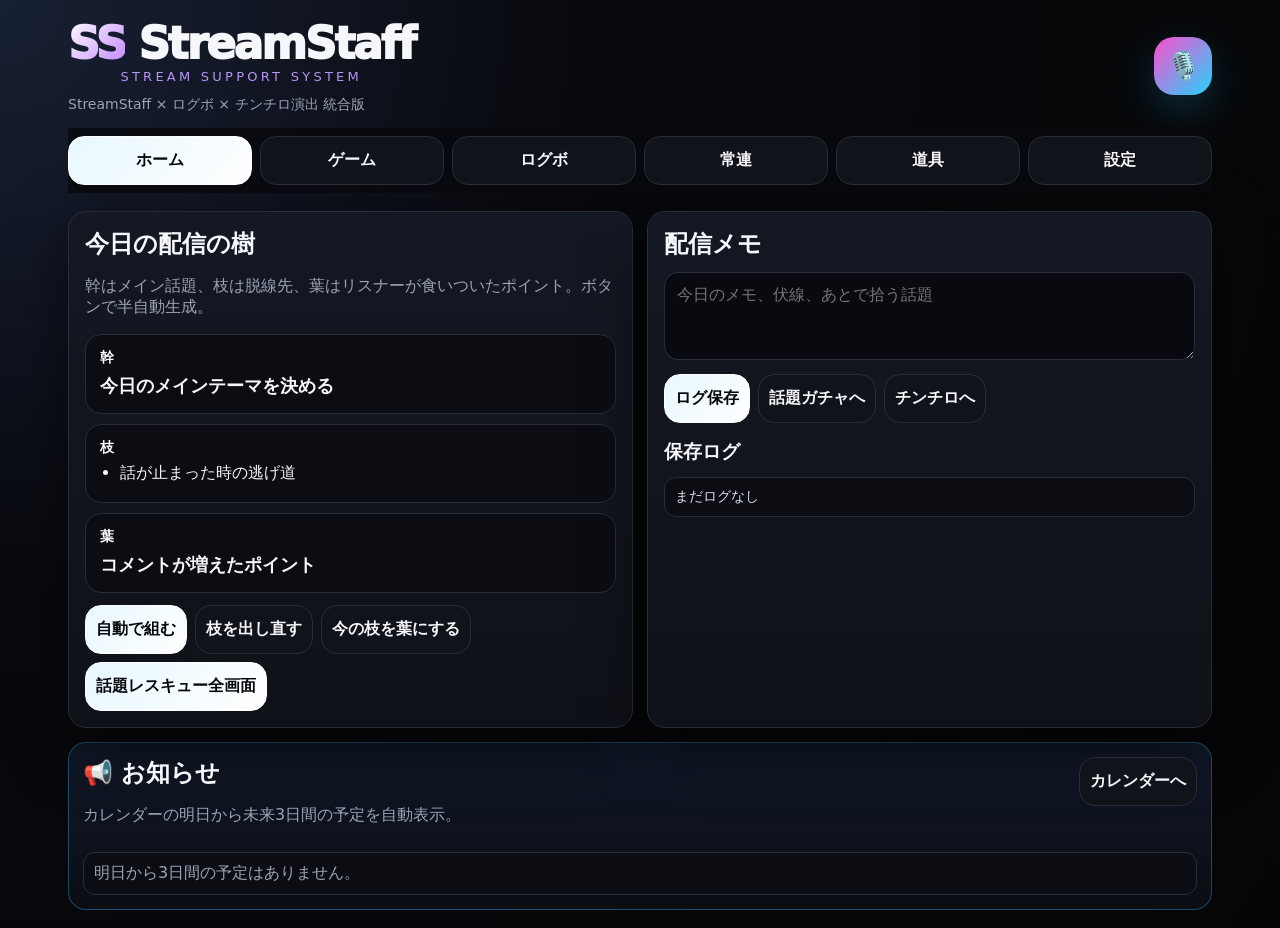
==== commit 0bea5a01: "Add files via upload" ====
--- a/app/index.html
+++ b/app/index.html
@@ -2677,7 +2677,7 @@
       <button class="active" data-screen="home">ホーム</button>
       <button data-screen="games">ゲーム</button>
       <button data-screen="bonus">ログボ</button>
-      <button data-screen="memo">常連</button>
+      <button data-screen="memo">常連</button><!-- v130 fix -->
       <button data-screen="tools">道具</button>
       <button data-screen="settings">設定</button>
     </nav>
@@ -3246,7 +3246,7 @@
           <h2>ログボ管理</h2>
           <div class="listener-list" id="listenerTabs"></div>
           <div class="row" style="margin:10px 0">
-            <button class="btn" id="addListener">常連追加</button>
+            <button class="btn primary" id="addListener">＋ 常連追加</button>
             <button class="btn danger" id="deleteSelectedListener">選択中の常連を削除</button>
           </div>
 
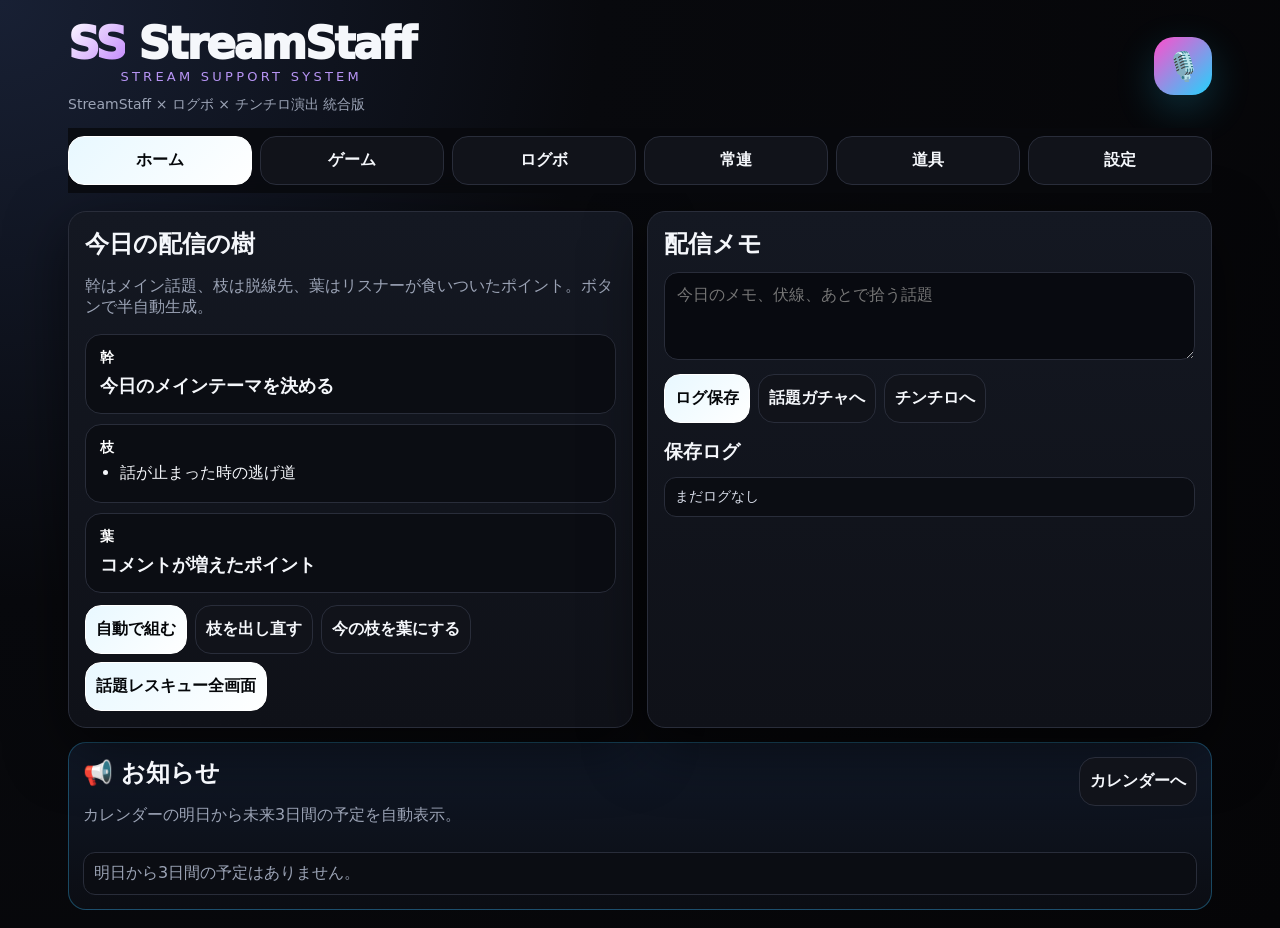
==== commit 0545bc0f: "Add files via upload" ====
--- a/app/index.html
+++ b/app/index.html
@@ -9256,6 +9256,7 @@
     bar.id="regularMemoToolbar";
     bar.className="regular-toolbar";
     bar.innerHTML=''
+      + '<button class="btn primary" id="regularMemoAddListener" type="button">＋ 常連追加</button>'
       + '<input id="regularMemoSearch" placeholder="常連検索" style="flex:1;min-width:180px">'
       + '<select id="regularMemoSort">'
       + '<option value="updated">最終更新日順</option>'
@@ -9263,6 +9264,49 @@
       + '<option value="recent">最近追加</option>'
       + '<option value="birthday">誕生日近い順</option>'
       + '</select>';
+    const addBtn=document.getElementById("regularMemoAddListener");
+    if(addBtn){
+      addBtn.onclick=function(){
+        const raw=prompt("常連名", "新しい常連");
+        const name=String(raw||"").trim();
+        if(!name) return;
+        state.listeners=state.listeners||[];
+        const today=todayYmd();
+        const listener={
+          name:name,
+          days:[],
+          logboByMonth:{},
+          memo:"",
+          penalty:0,
+          registeredDate:today,
+          firstVisitDate:today,
+          birthday:"",
+          birthYear:"",
+          nickname:"",
+          searchYomi:"",
+          searchTags:"",
+          topicSeeds:[],
+          favorites:{},
+          updatedAt:new Date().toISOString()
+        };
+        if(state.logboMonth) listener.logboByMonth[state.logboMonth]=[];
+        state.listeners.push(listener);
+        const newIndex=state.listeners.length-1;
+        state.calendarEvents=state.calendarEvents||[];
+        state.calendarEvents.push({id:typeof uid==="function"?uid("cal"):("cal_"+Date.now()),date:today,listener:name,type:"登録日",item:"常連登録"});
+        if(state.roulette){
+          state.roulette.guestBetters=state.roulette.guestBetters||[];
+          if(!state.roulette.guestBetters.includes(name)) state.roulette.guestBetters.push(name);
+        }
+        try{ save(); }catch(e){}
+        try{ renderBonus(); }catch(e){}
+        try{ renderCalendar(); }catch(e){}
+        try{ renderRoulette(); }catch(e){}
+        window.__regularMemoSearch="";
+        try{ renderMemo(); }catch(e){}
+        if(typeof openListenerDetail==="function") openListenerDetail(newIndex);
+      };
+    }
     grid.parentNode.insertBefore(bar, grid);
     regularMemoSearch.value = window.__regularMemoSearch || "";
     regularMemoSearch.addEventListener("compositionstart", function(){ window.__regularMemoSearchComposing=true; });
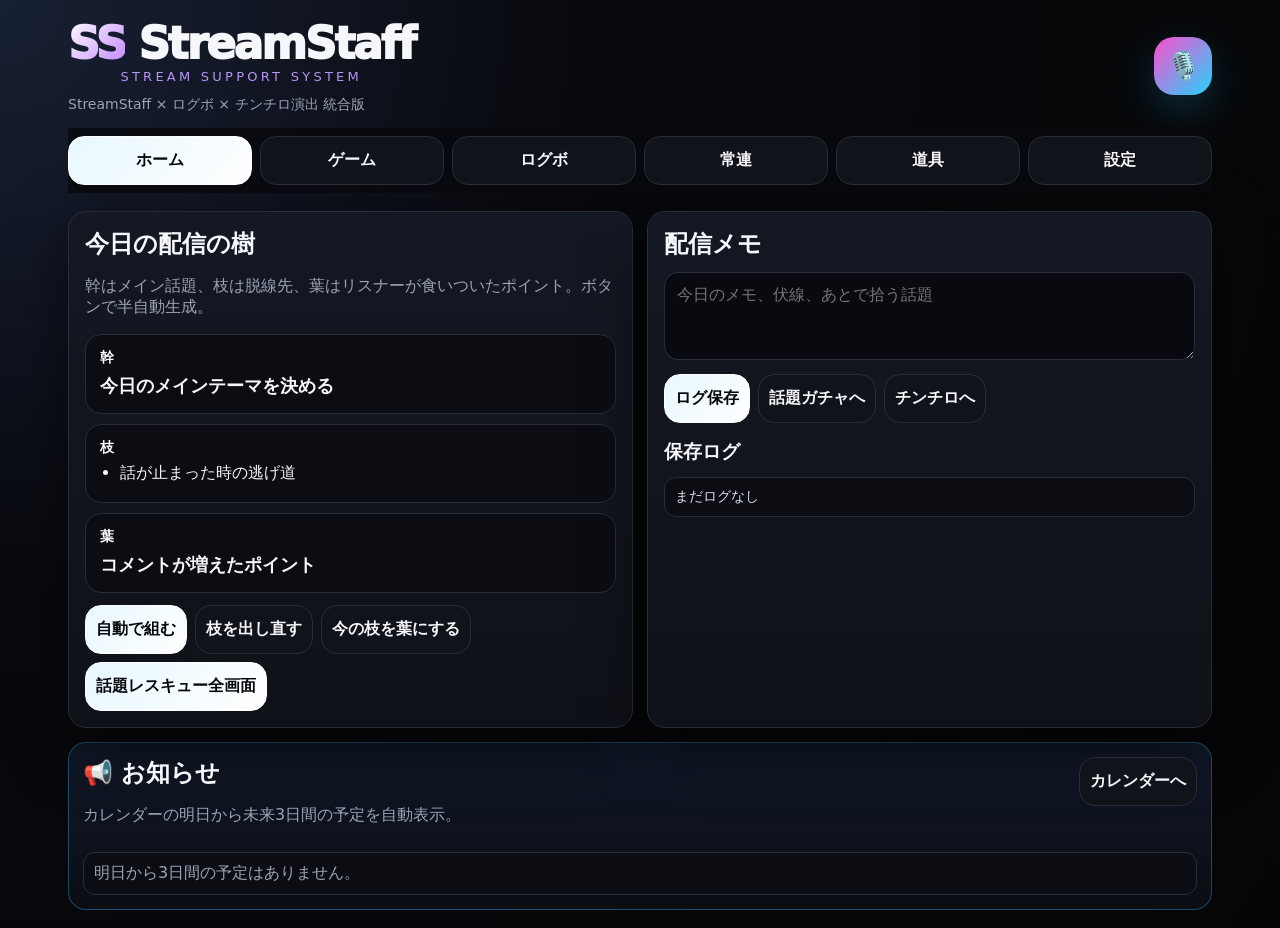
==== commit 37cf6027: "Add files via upload" ====
--- a/app/index.html
+++ b/app/index.html
@@ -3378,6 +3378,16 @@
     </section>
 
     <section id="memo" class="screen">
+      <div class="regular-toolbar" id="regularMemoToolbar">
+        <button class="btn primary" id="regularMemoAddListener" type="button">＋ 常連追加</button>
+        <input id="regularMemoSearch" placeholder="常連検索" style="flex:1;min-width:180px">
+        <select id="regularMemoSort">
+          <option value="updated">最終更新日順</option>
+          <option value="kana">50音順</option>
+          <option value="recent">最近追加</option>
+          <option value="birthday">誕生日近い順</option>
+        </select>
+      </div>
       <div class="grid" id="memoGrid"></div>
     </section>
 
@@ -9251,27 +9261,35 @@
   function listenerSortKey(l){ return regularSearchNormalize(String((l && (l.searchYomi || l.kana || l.name)) || "")); }
   function ensureRegularToolbar(){
     const grid=document.getElementById("memoGrid");
-    if(!grid || document.getElementById("regularMemoToolbar")) return;
-    const bar=document.createElement("div");
-    bar.id="regularMemoToolbar";
-    bar.className="regular-toolbar";
-    bar.innerHTML=''
-      + '<button class="btn primary" id="regularMemoAddListener" type="button">＋ 常連追加</button>'
-      + '<input id="regularMemoSearch" placeholder="常連検索" style="flex:1;min-width:180px">'
-      + '<select id="regularMemoSort">'
-      + '<option value="updated">最終更新日順</option>'
-      + '<option value="kana">50音順</option>'
-      + '<option value="recent">最近追加</option>'
-      + '<option value="birthday">誕生日近い順</option>'
-      + '</select>';
-    const addBtn=document.getElementById("regularMemoAddListener");
+    if(!grid) return;
+    let bar=document.getElementById("regularMemoToolbar");
+    if(!bar){
+      bar=document.createElement("div");
+      bar.id="regularMemoToolbar";
+      bar.className="regular-toolbar";
+      bar.innerHTML=''
+        + '<button class="btn primary" id="regularMemoAddListener" type="button">＋ 常連追加</button>'
+        + '<input id="regularMemoSearch" placeholder="常連検索" style="flex:1;min-width:180px">'
+        + '<select id="regularMemoSort">'
+        + '<option value="updated">最終更新日順</option>'
+        + '<option value="kana">50音順</option>'
+        + '<option value="recent">最近追加</option>'
+        + '<option value="birthday">誕生日近い順</option>'
+        + '</select>';
+      grid.parentNode.insertBefore(bar, grid);
+    }
+
+    const addBtn=bar.querySelector("#regularMemoAddListener");
+    const searchInput=bar.querySelector("#regularMemoSearch");
+    const sortSelect=bar.querySelector("#regularMemoSort");
+
     if(addBtn){
       addBtn.onclick=function(){
         const raw=prompt("常連名", "新しい常連");
         const name=String(raw||"").trim();
         if(!name) return;
         state.listeners=state.listeners||[];
-        const today=todayYmd();
+        const today=(typeof todayYmd==="function") ? todayYmd() : (typeof ymd==="function" ? ymd(new Date()) : new Date().toISOString().slice(0,10));
         const listener={
           name:name,
           days:[],
@@ -9298,22 +9316,35 @@
           state.roulette.guestBetters=state.roulette.guestBetters||[];
           if(!state.roulette.guestBetters.includes(name)) state.roulette.guestBetters.push(name);
         }
+        window.__regularMemoSearch="";
+        window.__regularMemoSort="kana";
+        if(searchInput) searchInput.value="";
+        if(sortSelect) sortSelect.value="kana";
         try{ save(); }catch(e){}
         try{ renderBonus(); }catch(e){}
         try{ renderCalendar(); }catch(e){}
         try{ renderRoulette(); }catch(e){}
-        window.__regularMemoSearch="";
         try{ renderMemo(); }catch(e){}
         if(typeof openListenerDetail==="function") openListenerDetail(newIndex);
       };
     }
-    grid.parentNode.insertBefore(bar, grid);
-    regularMemoSearch.value = window.__regularMemoSearch || "";
-    regularMemoSearch.addEventListener("compositionstart", function(){ window.__regularMemoSearchComposing=true; });
-    regularMemoSearch.addEventListener("compositionend", function(){ window.__regularMemoSearchComposing=false; window.__regularMemoSearch=this.value; renderMemo(); });
-    regularMemoSearch.addEventListener("input", function(e){ window.__regularMemoSearch=this.value; if(window.__regularMemoSearchComposing || (e && e.isComposing)) return; renderMemo(); });
-    regularMemoSort.value = window.__regularMemoSort || "updated";
-    regularMemoSort.addEventListener("change", function(){ window.__regularMemoSort=this.value; renderMemo(); });
+
+    if(searchInput && !searchInput.dataset.regularBound){
+      searchInput.dataset.regularBound="1";
+      searchInput.value = window.__regularMemoSearch || "";
+      searchInput.addEventListener("compositionstart", function(){ window.__regularMemoSearchComposing=true; });
+      searchInput.addEventListener("compositionend", function(){ window.__regularMemoSearchComposing=false; window.__regularMemoSearch=this.value; renderMemo(); });
+      searchInput.addEventListener("input", function(e){ window.__regularMemoSearch=this.value; if(window.__regularMemoSearchComposing || (e && e.isComposing)) return; renderMemo(); });
+    }else if(searchInput){
+      searchInput.value = window.__regularMemoSearch || "";
+    }
+    if(sortSelect && !sortSelect.dataset.regularBound){
+      sortSelect.dataset.regularBound="1";
+      sortSelect.value = window.__regularMemoSort || "updated";
+      sortSelect.addEventListener("change", function(){ window.__regularMemoSort=this.value; renderMemo(); });
+    }else if(sortSelect){
+      sortSelect.value = window.__regularMemoSort || "updated";
+    }
   }
   function daysUntilBirthday(l){
     if(!l || !l.birthday) return 99999;
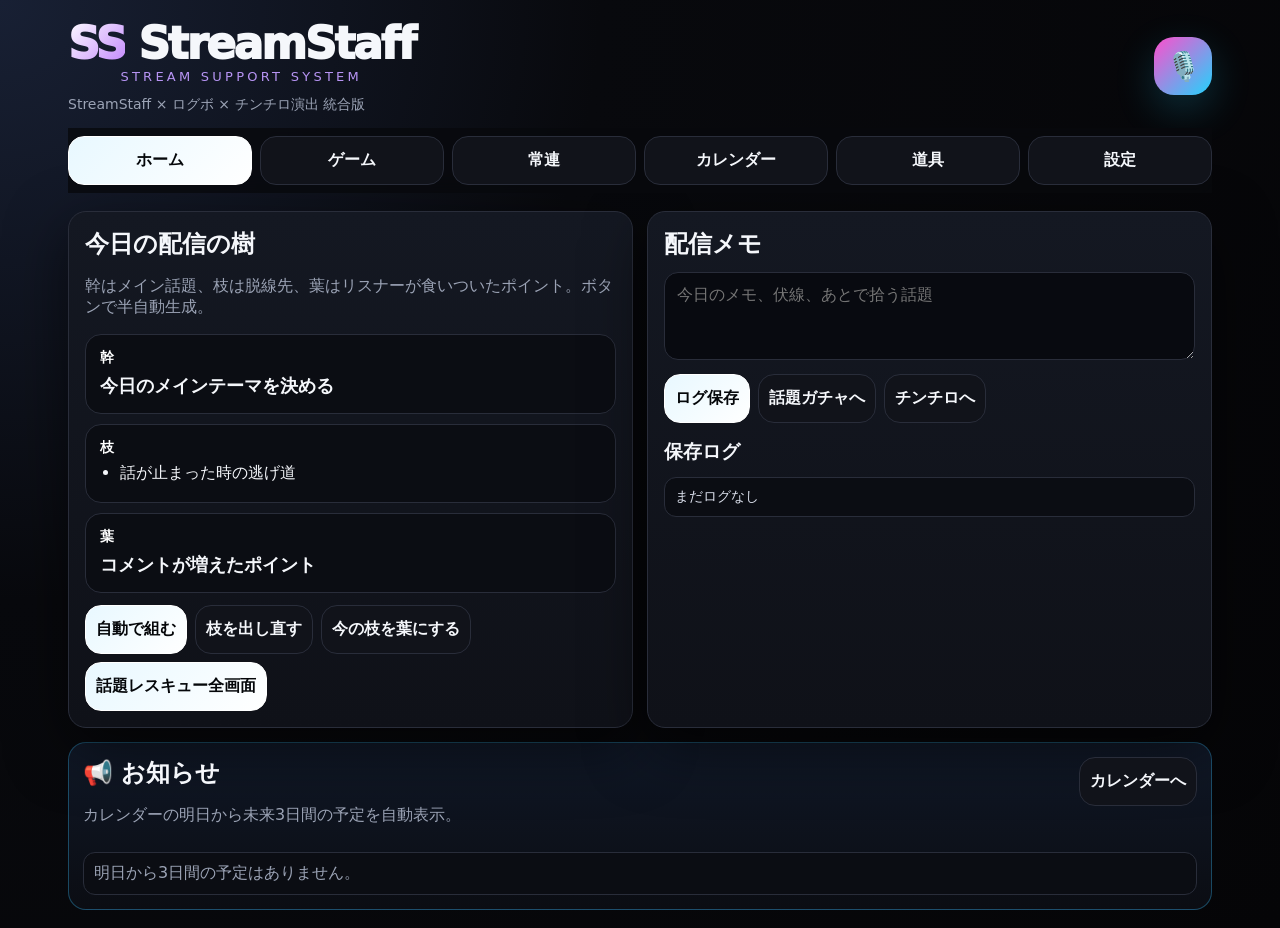
==== commit de1e677a: "Add files via upload" ====
--- a/app/index.html
+++ b/app/index.html
@@ -2676,8 +2676,8 @@
     <nav class="nav">
       <button class="active" data-screen="home">ホーム</button>
       <button data-screen="games">ゲーム</button>
-      <button data-screen="bonus">ログボ</button>
       <button data-screen="memo">常連</button><!-- v130 fix -->
+      <button data-screen="calendar">カレンダー</button>
       <button data-screen="tools">道具</button>
       <button data-screen="settings">設定</button>
     </nav>
@@ -3380,6 +3380,7 @@
     <section id="memo" class="screen">
       <div class="regular-toolbar" id="regularMemoToolbar">
         <button class="btn primary" id="regularMemoAddListener" type="button">＋ 常連追加</button>
+        <button class="btn" id="regularMemoOpenLogbo" type="button">ログボ</button>
         <input id="regularMemoSearch" placeholder="常連検索" style="flex:1;min-width:180px">
         <select id="regularMemoSort">
           <option value="updated">最終更新日順</option>
@@ -9269,6 +9270,7 @@
       bar.className="regular-toolbar";
       bar.innerHTML=''
         + '<button class="btn primary" id="regularMemoAddListener" type="button">＋ 常連追加</button>'
+        + '<button class="btn" id="regularMemoOpenLogbo" type="button">ログボ</button>'
         + '<input id="regularMemoSearch" placeholder="常連検索" style="flex:1;min-width:180px">'
         + '<select id="regularMemoSort">'
         + '<option value="updated">最終更新日順</option>'
@@ -9280,8 +9282,15 @@
     }
 
     const addBtn=bar.querySelector("#regularMemoAddListener");
+    const logboBtn=bar.querySelector("#regularMemoOpenLogbo");
     const searchInput=bar.querySelector("#regularMemoSearch");
     const sortSelect=bar.querySelector("#regularMemoSort");
+
+    if(logboBtn){
+      logboBtn.onclick=function(){
+        if(typeof showScreen === "function") showScreen("bonus");
+      };
+    }
 
     if(addBtn){
       addBtn.onclick=function(){
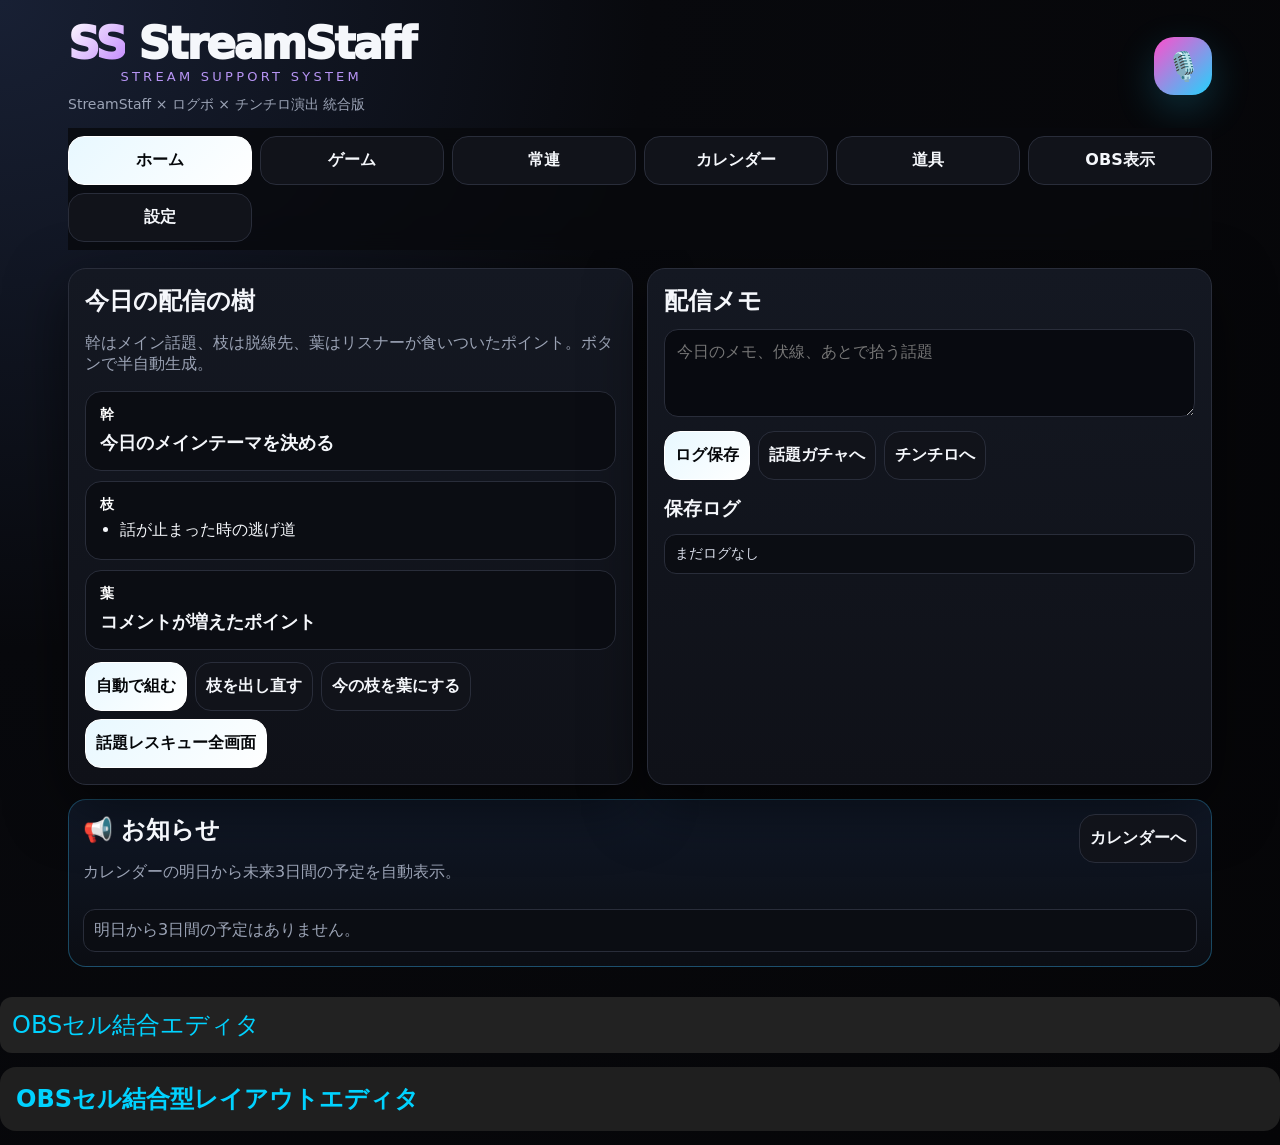
==== commit 899e942b: "Add files via upload" ====
--- a/app/index.html
+++ b/app/index.html
@@ -2649,6 +2649,10 @@
 /* v124 配信すごろく */
 .sugoroku-stage{max-width:1180px;margin:0 auto}.sugo-top{display:grid;grid-template-columns:1.15fr .85fr;gap:14px}.sugo-panel{border:1px solid rgba(255,255,255,.12);border-radius:18px;background:rgba(255,255,255,.045);padding:14px}.sugo-big{font-size:clamp(34px,7vw,84px);font-weight:900;letter-spacing:.04em;text-align:center;line-height:1.05}.sugo-sub{text-align:center;color:var(--muted);margin-top:6px}.sugo-mission{font-size:clamp(20px,3.2vw,38px);font-weight:850;line-height:1.35;text-align:center;padding:18px;border-radius:18px;background:linear-gradient(135deg,rgba(99,102,241,.18),rgba(236,72,153,.12));border:1px solid rgba(255,255,255,.12);min-height:92px;display:flex;align-items:center;justify-content:center;white-space:pre-wrap}.sugo-map{display:grid;grid-template-columns:repeat(auto-fit,minmax(96px,1fr));gap:10px;margin-top:12px}.sugo-cell{min-height:92px;border-radius:16px;border:1px solid rgba(148,163,184,.35);background:linear-gradient(180deg,rgba(248,250,252,.98),rgba(226,232,240,.96));color:#0f172a;padding:9px;display:flex;flex-direction:column;justify-content:space-between;gap:5px;cursor:pointer;position:relative;overflow:hidden;text-align:left;box-shadow:0 8px 18px rgba(0,0,0,.18)}.sugo-cell:hover{transform:translateY(-1px);box-shadow:0 12px 22px rgba(0,0,0,.22)}.sugo-cell.current{outline:4px solid #facc15;box-shadow:0 0 0 5px rgba(250,204,21,.22),0 0 28px rgba(250,204,21,.35)}.sugo-cell.goal{background:linear-gradient(135deg,#fef3c7,#fecaca)}.sugo-cell.branch{border-color:#0284c7}.sugo-cell.locked{filter:saturate(1.15)}.sugo-cell-num{font-size:12px;color:#475569;font-weight:900}.sugo-cell-title{font-size:14px;font-weight:900;line-height:1.28;color:#0f172a;text-shadow:0 1px 0 rgba(255,255,255,.6);display:-webkit-box;-webkit-line-clamp:3;-webkit-box-orient:vertical;overflow:hidden}.sugo-cell-route{position:absolute;right:6px;top:5px;font-size:11px;color:#075985;background:#e0f2fe;border:1px solid #7dd3fc;border-radius:999px;padding:2px 6px;font-weight:900}.sugo-mini-map{font-size:12px;line-height:1.65;white-space:pre-wrap;background:rgba(0,0,0,.18);border:1px solid rgba(255,255,255,.10);border-radius:14px;padding:10px;max-height:190px;overflow:auto}.sugo-route-block{margin-top:12px;border:1px solid rgba(255,255,255,.12);border-radius:18px;padding:10px;background:rgba(15,23,42,.28)}.sugo-route-head{display:flex;align-items:center;justify-content:space-between;gap:8px;margin-bottom:8px;font-weight:900}.sugo-route-grid{display:grid;grid-template-columns:repeat(auto-fit,minmax(92px,1fr));gap:8px}.sugo-branch-choice{display:grid;grid-template-columns:1fr 1fr;gap:10px;margin-top:10px}.sugo-choice-card{border:1px solid rgba(125,211,252,.35);border-radius:16px;padding:10px;background:rgba(14,165,233,.10)}.sugo-choice-card.confirmed{outline:3px solid rgba(250,204,21,.75);background:rgba(250,204,21,.12)}.sugo-choice-label{font-size:12px;font-weight:900;color:#bae6fd;margin-bottom:4px}.sugo-branch-note{font-size:12px;color:#cbd5e1;margin-top:6px}.sugo-list{max-height:250px;overflow:auto;white-space:pre-wrap;font-size:13px;line-height:1.55}.sugo-edit-grid{display:grid;grid-template-columns:repeat(auto-fit,minmax(180px,1fr));gap:10px}.sugo-badge{display:inline-flex;align-items:center;gap:6px;padding:5px 9px;border-radius:999px;background:rgba(255,255,255,.08);border:1px solid rgba(255,255,255,.10);font-size:12px}.sugo-locked-note{color:#fca5a5;font-weight:800}.sugo-cleared-note{color:#86efac;font-weight:800}@media(max-width:800px){.sugo-top{grid-template-columns:1fr}.sugo-map{grid-template-columns:repeat(auto-fit,minmax(82px,1fr))}.sugo-cell{min-height:84px}.sugo-cell-title{font-size:12px}}
 
+
+/* v135 OBS Overlay Settings */
+.obs-settings-grid{display:grid;grid-template-columns:1.1fr .9fr;gap:14px}.obs-preview-box{position:relative;min-height:320px;border-radius:22px;border:1px solid rgba(125,211,252,.25);background:radial-gradient(circle at 50% 20%,rgba(56,189,248,.18),rgba(15,23,42,.96) 58%);overflow:hidden}.obs-preview-title{position:absolute;top:18px;left:18px;font-size:22px;font-weight:950;padding:10px 14px;border-radius:16px;background:rgba(0,0,0,.45);border:1px solid rgba(255,255,255,.12)}.obs-preview-card{position:absolute;right:18px;top:82px;width:42%;padding:12px;border-radius:18px;background:rgba(0,0,0,.42);border:1px solid rgba(255,255,255,.14);box-shadow:0 12px 30px rgba(0,0,0,.28)}.obs-preview-safe{position:absolute;left:50%;bottom:0;transform:translateX(-50%);width:34%;height:75%;border:2px dashed rgba(255,255,255,.28);border-radius:28px 28px 0 0;display:flex;align-items:center;justify-content:center;text-align:center;color:rgba(255,255,255,.54);font-weight:900}.obs-preview-bottom{position:absolute;left:18px;right:18px;bottom:18px;padding:12px 14px;border-radius:18px;background:rgba(0,0,0,.38);border:1px solid rgba(255,255,255,.12);font-weight:900}.obs-urlbox{font-family:ui-monospace,Menlo,Consolas,monospace;font-size:12px;word-break:break-all;line-height:1.5;background:#020617;border:1px solid rgba(148,163,184,.22);border-radius:14px;padding:12px;color:#e0f2fe}.obs-mini-note{font-size:12px;color:#cbd5e1;line-height:1.7}@media(max-width:850px){.obs-settings-grid{grid-template-columns:1fr}.obs-preview-card{width:auto;left:18px;right:18px}.obs-preview-safe{width:48%}}
+
 </style>
 
 <link rel="icon" type="image/png" href="icon_streamstaff_final.png">
@@ -2679,6 +2683,7 @@
       <button data-screen="memo">常連</button><!-- v130 fix -->
       <button data-screen="calendar">カレンダー</button>
       <button data-screen="tools">道具</button>
+      <button data-screen="obsSettings">OBS表示</button>
       <button data-screen="settings">設定</button>
     </nav>
 
@@ -3800,6 +3805,77 @@
     </div>
   </div></div>
 </section>
+
+
+
+    <section id="obsSettings" class="screen">
+      <div class="card"><div class="inner">
+        <div class="row" style="justify-content:space-between;align-items:flex-start">
+          <div>
+            <h2 style="margin:0">🖥 OBSオーバーレイ設定</h2>
+            <p class="muted">左・中央・右の3スロットへ、好きな表示パーツを割り当てる方式。キャラ位置やコメント欄に合わせて自由に組める。</p>
+          </div>
+          <button class="btn primary" id="obsOpenOverlay" type="button">オーバーレイを別タブで開く</button>
+        </div>
+        <div class="obs-settings-grid" style="margin-top:14px">
+          <div>
+            <div class="grid">
+              <label>画面タイトル<input id="obsTitle" placeholder="例：雑談配信中"></label>
+              <label>テーマ色<input id="obsAccent" type="color" value="#38bdf8"></label>
+              <label>背景の濃さ<select id="obsBgAlpha"><option value="0.10">かなり薄め</option><option value="0.18">薄め</option><option value="0.28">普通</option><option value="0.45">濃いめ</option></select></label>
+              <label>全体フォントサイズ<select id="obsFontScale"><option value="0.9">小さめ</option><option value="1">普通</option><option value="1.15">大きめ</option><option value="1.3">特大</option></select></label>
+            </div>
+
+            <h3>スロット割り当て</h3>
+            <div class="grid">
+              <label>左側<select id="obsSlotLeft"></select></label>
+              <label>中央<select id="obsSlotCenter"></select></label>
+              <label>右側<select id="obsSlotRight"></select></label>
+            </div>
+            <div class="obs-mini-note" style="margin-top:8px">
+              例：左=枠のみ / 中央=なし / 右=幹・枝・葉。キャラを中央に置くなら中央を「なし」か「キャラ安全地帯」にすると見やすい。
+            </div>
+
+            <h3>追加表示</h3>
+            <div class="grid">
+              <label><input id="obsShowTitle" type="checkbox" style="width:auto"> タイトルを表示</label>
+              <label><input id="obsShowClock" type="checkbox" style="width:auto"> 時計を表示</label>
+              <label><input id="obsShowBottomTicker" type="checkbox" style="width:auto"> 下帯テロップを表示</label>
+              <label><input id="obsShowGuide" type="checkbox" style="width:auto"> 位置ガイド枠を表示</label>
+            </div>
+
+            <h3>テロップ文</h3>
+            <textarea id="obsTickerText" rows="2" placeholder="例：初見さん歓迎 / コメント拾います / 今日のテーマ募集中"></textarea>
+
+            <h3>OBS用URL</h3>
+            <div class="obs-urlbox" id="obsUrlBox">未生成</div>
+            <div class="row" style="margin-top:12px">
+              <button class="btn primary" id="obsSaveSettings" type="button">OBS設定を保存</button>
+              <button class="btn" id="obsCopyUrl" type="button">URLコピー</button>
+              <button class="btn" id="obsRefreshPreview" type="button">プレビュー更新</button>
+            </div>
+            <div class="obs-mini-note" style="margin-top:12px">
+              OBSでは「ソース追加 → ブラウザ → URLに上のURLを貼る」。幅1920・高さ1080推奨。背景は透過。
+            </div>
+          </div>
+          <div>
+            <h3 style="margin-top:0">ざっくり見た目プレビュー</h3>
+            <div class="obs-preview-box" id="obsPreviewBox">
+              <div class="obs-preview-title" id="obsPreviewTitle">雑談配信中</div>
+              <div style="position:absolute;inset:74px 14px 56px;display:grid;grid-template-columns:1fr 1fr 1fr;gap:8px">
+                <div class="obs-preview-card" id="obsPreviewLeft">左側</div>
+                <div class="obs-preview-safe" id="obsPreviewCenter">中央</div>
+                <div class="obs-preview-card" id="obsPreviewRight">右側</div>
+              </div>
+              <div class="obs-preview-bottom" id="obsPreviewBottom">下帯テロップ</div>
+            </div>
+            <div class="obs-mini-note" style="margin-top:12px">
+              表示候補：幹・枝・葉 / お知らせ / カレンダー予定 / 今日の常連メモ / ルーレット結果 / カウントダウン / 枠のみ / キャラ安全地帯 / 時計。まずはOBSで映える「枠のみ」「幹」「お知らせ」が強い。
+            </div>
+          </div>
+        </div>
+      </div></div>
+    </section>
 
     <section id="settings" class="screen">
       <div class="grid">
@@ -5272,6 +5348,7 @@
   if(id==="bonus") renderBonus();
   if(id==="memo") renderMemo();
   if(id==="settings") renderSettings();
+  if(id==="obsSettings") renderObsSettings();
   if(id==="calendar") renderCalendar();
   if(id==="tools") renderTools();
   if(id==="enduranceTool") renderEnduranceTool();
@@ -7603,6 +7680,8 @@
 
 document.addEventListener("DOMContentLoaded",()=>renderRoulette());
 
+
+
 </script>
 
 <div class="firebase-help-modal" id="firebaseHelpModal">
@@ -9127,6 +9206,8 @@
   });
 })();
 
+
+
 </script>
 
 <div class="talk-chaos-warning" id="talkChaosWarning"><div class="talk-chaos-warning-box">⚠ 社会的にまずくないですか？<br>その辺保証できません。<small>※ コメント欄は共犯です</small></div></div>
@@ -9216,6 +9297,8 @@
     }
   }, true);
 })();
+
+
 </script>
 
 
@@ -9470,6 +9553,8 @@
     document.addEventListener("DOMContentLoaded", function(){ try{ renderMemo(); }catch(e){ console.warn(e); } });
   }
 })();
+
+
 </script>
 
 
@@ -9501,6 +9586,8 @@
 window.toggleRadioFav=function(){const rs=radioState(); const cur=rs.history[rs.index]; if(cur){cur.fav=!cur.fav;if(window.save)save();renderRadioDj();}};
 document.addEventListener('DOMContentLoaded',function(){const n=document.getElementById('radioDjNextBtn'),p=document.getElementById('radioDjPrevBtn'),f=document.getElementById('radioDjForwardBtn'),fav=document.getElementById('radioDjFavBtn'),cat=document.getElementById('radioDjCategory'); if(n)n.onclick=nextRadioDj; if(p)p.onclick=()=>moveRadioDj(-1); if(f)f.onclick=()=>moveRadioDj(1); if(fav)fav.onclick=toggleRadioFav; if(cat)cat.onchange=nextRadioDj; try{renderRadioDj()}catch(e){}});
 })();
+
+
 </script>
 
 
@@ -9553,6 +9640,8 @@
 let whTimer=null; function ensureWhTimer(){if(whTimer)return; whTimer=setInterval(()=>{const w=whState(); if(!w.running)return; w.remaining=Math.max(0,(w.remaining||0)-1); if(w.remaining<=0){w.running=false; whRecord('終了'); try{ if(typeof playAlarm==='function')playAlarm(w.sound||'alarm_clock'); }catch(e){} } if(window.save)save(); renderWordHunter();},1000);}
 document.addEventListener('DOMContentLoaded',function(){ensureWhTimer(); const bind=(id,fn)=>{const el=document.getElementById(id); if(el)el.onclick=fn}; bind('wordHunterRollBtn',()=>rollWordHunter('both')); bind('wordHunterRollThemeBtn',()=>rollWordHunter('theme')); bind('wordHunterRollWordBtn',()=>rollWordHunter('word')); bind('wordHunterStartBtn',startWordHunter); bind('wordHunterPauseBtn',pauseWordHunter); bind('wordHunterResetBtn',resetWordHunter); bind('wordHunterSaveListsBtn',saveWordHunterLists); bind('wordHunterRestoreBtn',restoreWordHunterLists); ['wordHunterDifficulty','wordHunterSound','wordHunterMin','wordHunterSec'].forEach(id=>{const el=document.getElementById(id); if(el)el.onchange=setWordHunterBase;}); try{renderWordHunter()}catch(e){console.warn(e)}});
 })();
+
+
 </script>
 
 
@@ -9600,7 +9689,71 @@
 window.autoSugoroku=autoSugoroku;
 document.addEventListener('DOMContentLoaded',function(){const b=(id,fn)=>{const el=document.getElementById(id); if(el)el.onclick=fn}; b('sugoRollBtn',rollSugoroku); b('sugoClearBtn',clearSugorokuMission); b('sugoResetRunBtn',resetSugorokuRun); b('sugoAutoBtn',()=>autoSugoroku(true)); b('sugoApplyBtn',applySugorokuSettings); ['sugoCount','sugoExact','sugoBranchMode'].forEach(id=>{const el=document.getElementById(id); if(el)el.onchange=applySugorokuSettings;}); try{renderSugoroku()}catch(e){console.warn(e)}});
 })();
+
+
+// v136 OBS Overlay Slot Settings
+(function(){
+  const OBS_PARTS={
+    none:'なし', frame:'枠のみ', safe:'キャラ安全地帯', tree:'幹・枝・葉', trunk:'幹だけ', notice:'お知らせ', calendar:'カレンダー予定', regular:'今日の常連メモ', roulette:'ルーレット結果', countdown:'カウントダウン', clock:'時計', title:'タイトル'
+  };
+  const OBS_DEFAULT={title:'雑談配信中',accent:'#38bdf8',bgAlpha:'0.28',fontScale:'1',slotLeft:'frame',slotCenter:'none',slotRight:'tree',showTitle:true,showClock:true,showBottomTicker:true,showGuide:false,tickerText:'初見さん歓迎 / コメント拾います / 今日のテーマ募集中'};
+  function ensureObsSettings(){
+    window.state=window.state||{}; state.settings=state.settings||{};
+    const old=state.settings.obs||{};
+    const migrated={};
+    if(old.showSafe) migrated.slotCenter='safe';
+    if(old.showNotice) migrated.showBottomTicker=true;
+    if(old.showTree===false && !old.slotRight) migrated.slotRight='notice';
+    state.settings.obs=Object.assign({},OBS_DEFAULT,migrated,old);
+    return state.settings.obs;
+  }
+  function obsUrl(){const base=location.href.split('#')[0].replace(/index\.html.*$/,'').replace(/\?.*$/,''); return base+'obs_overlay.html';}
+  function fillPartSelect(id,val){const el=document.getElementById(id); if(!el)return; const cur=val||el.value; el.innerHTML=Object.entries(OBS_PARTS).map(([k,v])=>`<option value="${k}">${v}</option>`).join(''); el.value=cur;}
+  window.renderObsSettings=function(){
+    const o=ensureObsSettings();
+    fillPartSelect('obsSlotLeft',o.slotLeft); fillPartSelect('obsSlotCenter',o.slotCenter); fillPartSelect('obsSlotRight',o.slotRight);
+    const set=(id,val,prop)=>{const el=document.getElementById(id); if(!el)return; if(prop==='checked')el.checked=!!val; else el.value=val;};
+    set('obsTitle',o.title); set('obsAccent',o.accent); set('obsBgAlpha',o.bgAlpha); set('obsFontScale',o.fontScale);
+    set('obsSlotLeft',o.slotLeft); set('obsSlotCenter',o.slotCenter); set('obsSlotRight',o.slotRight);
+    set('obsShowTitle',o.showTitle,'checked'); set('obsShowClock',o.showClock,'checked'); set('obsShowBottomTicker',o.showBottomTicker,'checked'); set('obsShowGuide',o.showGuide,'checked'); set('obsTickerText',o.tickerText||'');
+    const box=document.getElementById('obsUrlBox'); if(box)box.textContent=obsUrl(); obsUpdatePreview();
+  };
+  function labelFor(part){return OBS_PARTS[part]||'なし'}
+  window.obsUpdatePreview=function(){
+    const o=ensureObsSettings();
+    const title=document.getElementById('obsPreviewTitle'), left=document.getElementById('obsPreviewLeft'), center=document.getElementById('obsPreviewCenter'), right=document.getElementById('obsPreviewRight'), bottom=document.getElementById('obsPreviewBottom'), box=document.getElementById('obsPreviewBox');
+    if(title){title.textContent=(o.showTitle?o.title:'タイトル非表示')+(o.showClock?'　🕒':''); title.style.display=o.showTitle||o.showClock?'block':'none'; title.style.borderColor=o.accent;}
+    [[left,o.slotLeft,'左'],[center,o.slotCenter,'中央'],[right,o.slotRight,'右']].forEach(([el,part,pos])=>{if(!el)return; el.textContent=pos+'：'+labelFor(part); el.style.display=part==='none'?'none':'flex'; el.style.borderColor=o.accent;});
+    if(bottom){bottom.style.display=o.showBottomTicker?'block':'none'; bottom.textContent=o.tickerText||'下帯テロップ'; bottom.style.borderColor=o.accent;}
+    if(box){box.style.background='radial-gradient(circle at 50% 20%, '+hexToRgba(o.accent,.20)+', rgba(15,23,42,.96) 58%)';}
+  };
+  function readObsForm(){const g=id=>document.getElementById(id); return {title:g('obsTitle')?.value||'雑談配信中',accent:g('obsAccent')?.value||'#38bdf8',bgAlpha:g('obsBgAlpha')?.value||'0.28',fontScale:g('obsFontScale')?.value||'1',slotLeft:g('obsSlotLeft')?.value||'frame',slotCenter:g('obsSlotCenter')?.value||'none',slotRight:g('obsSlotRight')?.value||'tree',showTitle:!!g('obsShowTitle')?.checked,showClock:!!g('obsShowClock')?.checked,showBottomTicker:!!g('obsShowBottomTicker')?.checked,showGuide:!!g('obsShowGuide')?.checked,tickerText:g('obsTickerText')?.value||''};}
+  function saveObs(){state.settings=state.settings||{}; state.settings.obs=readObsForm(); if(window.save)save(); renderObsSettings(); alert('OBS設定を保存した！');}
+  function hexToRgba(hex,a){const m=String(hex||'#38bdf8').replace('#',''); const n=parseInt(m.length===3?m.split('').map(x=>x+x).join(''):m,16); return 'rgba('+((n>>16)&255)+','+((n>>8)&255)+','+(n&255)+','+a+')';}
+  document.addEventListener('DOMContentLoaded',function(){
+    const b=(id,fn)=>{const el=document.getElementById(id); if(el)el.onclick=fn;};
+    b('obsSaveSettings',saveObs); b('obsRefreshPreview',function(){state.settings.obs=readObsForm(); obsUpdatePreview();}); b('obsOpenOverlay',function(){window.open(obsUrl(),'_blank');});
+    b('obsCopyUrl',async function(){const url=obsUrl(); try{await navigator.clipboard.writeText(url); alert('OBS用URLをコピーした！');}catch(e){prompt('このURLをコピーしてOBSに貼ってね',url);}});
+    ['obsTitle','obsAccent','obsBgAlpha','obsFontScale','obsSlotLeft','obsSlotCenter','obsSlotRight','obsShowTitle','obsShowClock','obsShowBottomTicker','obsShowGuide','obsTickerText'].forEach(id=>{const el=document.getElementById(id); if(el)el.oninput=()=>{state.settings.obs=readObsForm(); obsUpdatePreview();}; if(el)el.onchange=()=>{state.settings.obs=readObsForm(); obsUpdatePreview();};});
+  });
+})();
+
 </script>
+
+
+<div style="padding:12px;margin:12px 0;background:#222;border-radius:12px">
+<a href="../obs_editor/index.html" style="font-size:24px;color:#00d2ff;text-decoration:none">
+OBSセル結合エディタ
+</a>
+</div>
+
+
+<div style="margin:14px 0;padding:16px;background:#1f1f1f;border-radius:16px">
+<a href="./obs_editor/index.html"
+style="color:#00d2ff;font-size:24px;text-decoration:none;font-weight:bold;">
+OBSセル結合型レイアウトエディタ
+</a>
+</div>
 
 </body>
 </html>
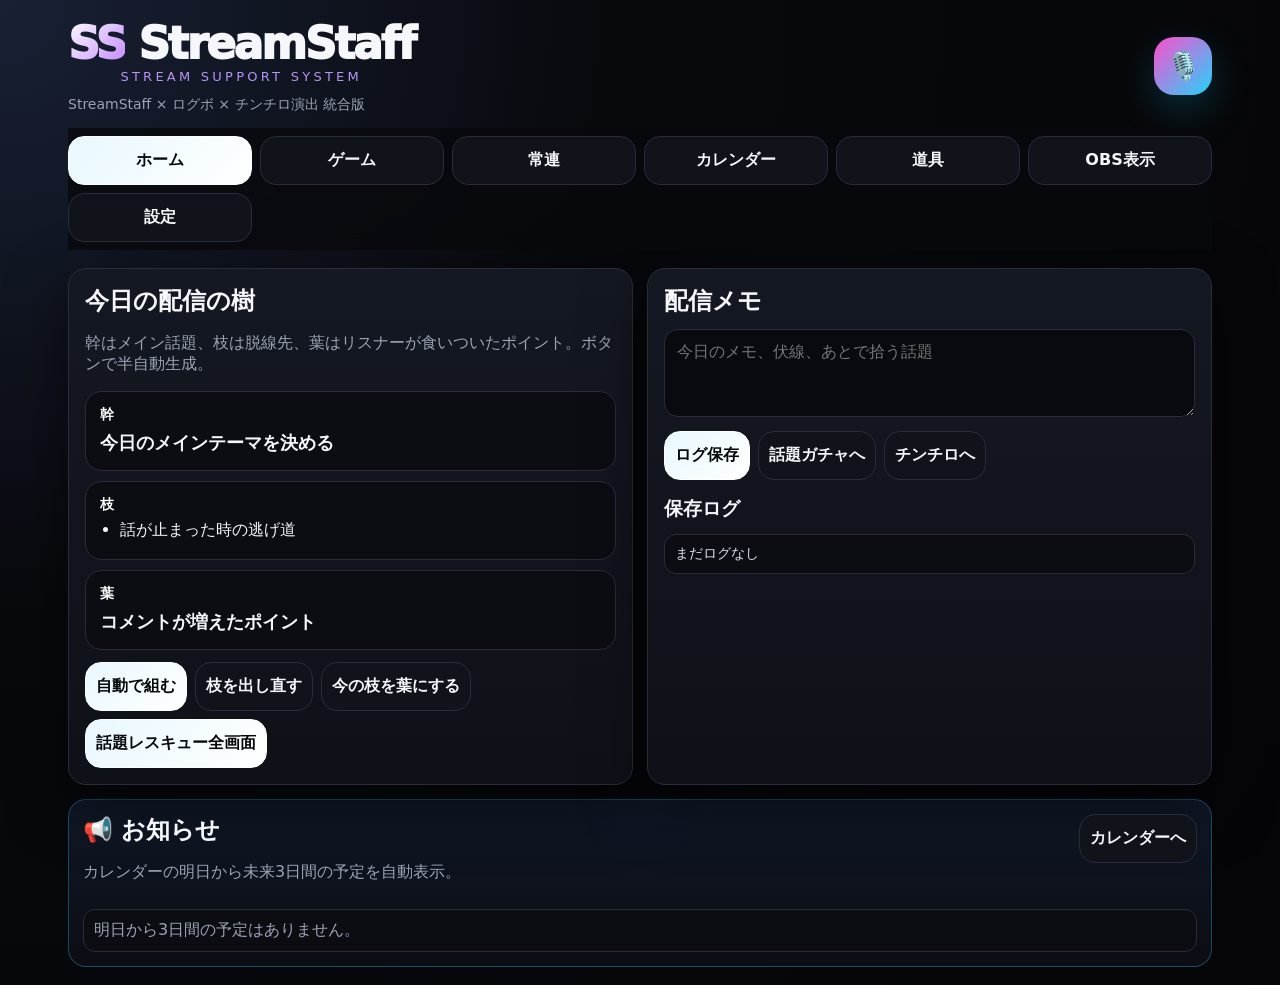
==== commit b2efd3b5: "Add files via upload" ====
--- a/app/index.html
+++ b/app/index.html
@@ -2665,6 +2665,60 @@
 
 <script src="https://www.gstatic.com/firebasejs/10.12.5/firebase-app-compat.js"></script>
 <script src="https://www.gstatic.com/firebasejs/10.12.5/firebase-firestore-compat.js"></script>
+
+
+<style id="obsNineSlotLayoutStyle">
+.obs-nine-slot-layout{
+  margin:16px 0;
+  padding:16px;
+  border-radius:18px;
+  background:rgba(20,20,24,.92);
+  border:1px solid rgba(255,255,255,.12);
+}
+.obs-nine-slot-layout h3{margin:0 0 6px;font-size:20px}
+.obs-nine-help{margin:0 0 12px;opacity:.75}
+.obs-nine-grid{
+  display:grid;
+  grid-template-columns:repeat(3,minmax(0,1fr));
+  gap:10px;
+}
+.obs-nine-grid label{
+  display:flex;
+  flex-direction:column;
+  gap:6px;
+  padding:10px;
+  border-radius:14px;
+  background:rgba(255,255,255,.06);
+  font-weight:700;
+}
+.obs-nine-grid select{
+  width:100%;
+  padding:10px;
+  border-radius:10px;
+  border:1px solid rgba(255,255,255,.18);
+  background:#111;
+  color:#fff;
+}
+.obs-row-merge-box{
+  margin-top:12px;
+  display:grid;
+  gap:8px;
+}
+.obs-row-merge{
+  display:flex;
+  flex-wrap:wrap;
+  align-items:center;
+  gap:12px;
+  padding:10px;
+  border-radius:12px;
+  background:rgba(255,255,255,.05);
+}
+.obs-row-merge label{
+  display:flex;
+  align-items:center;
+  gap:6px;
+}
+</style>
 
 </head>
 <body>
@@ -3813,6 +3867,45 @@
         <div class="row" style="justify-content:space-between;align-items:flex-start">
           <div>
             <h2 style="margin:0">🖥 OBSオーバーレイ設定</h2>
+
+<section id="obsNineSlotLayoutPanel" class="obs-nine-slot-layout">
+  <h3>OBS表示配置</h3>
+  <p class="obs-nine-help">3×3の各位置に表示内容を割り当てます。</p>
+
+  <div class="obs-nine-grid">
+    <label>左上<select id="obsSlotTopLeft" data-obs-slot="topLeft"></select></label>
+    <label>上中央<select id="obsSlotTopCenter" data-obs-slot="topCenter"></select></label>
+    <label>右上<select id="obsSlotTopRight" data-obs-slot="topRight"></select></label>
+
+    <label>左<select id="obsSlotMidLeft" data-obs-slot="midLeft"></select></label>
+    <label>中央<select id="obsSlotMidCenter" data-obs-slot="midCenter"></select></label>
+    <label>右<select id="obsSlotMidRight" data-obs-slot="midRight"></select></label>
+
+    <label>左下<select id="obsSlotBottomLeft" data-obs-slot="bottomLeft"></select></label>
+    <label>下中央<select id="obsSlotBottomCenter" data-obs-slot="bottomCenter"></select></label>
+    <label>右下<select id="obsSlotBottomRight" data-obs-slot="bottomRight"></select></label>
+  </div>
+
+  <div class="obs-row-merge-box">
+    <div class="obs-row-merge">
+      <strong>上段</strong>
+      <label><input type="checkbox" id="obsMergeTopLeft"> 左を結合</label>
+      <label><input type="checkbox" id="obsMergeTopRight"> 右を結合</label>
+    </div>
+    <div class="obs-row-merge">
+      <strong>中段</strong>
+      <label><input type="checkbox" id="obsMergeMidLeft"> 左を結合</label>
+      <label><input type="checkbox" id="obsMergeMidRight"> 右を結合</label>
+    </div>
+    <div class="obs-row-merge">
+      <strong>下段</strong>
+      <label><input type="checkbox" id="obsMergeBottomLeft"> 左を結合</label>
+      <label><input type="checkbox" id="obsMergeBottomRight"> 右を結合</label>
+    </div>
+  </div>
+</section>
+
+
             <p class="muted">左・中央・右の3スロットへ、好きな表示パーツを割り当てる方式。キャラ位置やコメント欄に合わせて自由に組める。</p>
           </div>
           <button class="btn primary" id="obsOpenOverlay" type="button">オーバーレイを別タブで開く</button>
@@ -9741,19 +9834,62 @@
 </script>
 
 
-<div style="padding:12px;margin:12px 0;background:#222;border-radius:12px">
-<a href="../obs_editor/index.html" style="font-size:24px;color:#00d2ff;text-decoration:none">
-OBSセル結合エディタ
-</a>
-</div>
-
-
-<div style="margin:14px 0;padding:16px;background:#1f1f1f;border-radius:16px">
-<a href="./obs_editor/index.html"
-style="color:#00d2ff;font-size:24px;text-decoration:none;font-weight:bold;">
-OBSセル結合型レイアウトエディタ
-</a>
-</div>
+
+<script id="obsNineSlotLayoutScript">
+(function(){
+  const options = ["空白","幹","枝","葉","お知らせ","カレンダー","常連メモ","コメント枠","時計","テロップ","ルーレット結果","カウントダウン","枠のみ"];
+  const slotKeys = ["topLeft","topCenter","topRight","midLeft","midCenter","midRight","bottomLeft","bottomCenter","bottomRight"];
+  const mergeKeys = ["TopLeft","TopRight","MidLeft","MidRight","BottomLeft","BottomRight"];
+
+  function load(){
+    try{
+      return JSON.parse(localStorage.getItem("ss_obs_9slot_layout") || "{}");
+    }catch(e){
+      return {};
+    }
+  }
+
+  function save(){
+    const data = { slots:{}, merge:{} };
+    document.querySelectorAll("[data-obs-slot]").forEach(sel=>{
+      data.slots[sel.dataset.obsSlot] = sel.value;
+    });
+    mergeKeys.forEach(k=>{
+      const el = document.getElementById("obsMerge"+k);
+      if(el) data.merge[k] = el.checked;
+    });
+    localStorage.setItem("ss_obs_9slot_layout", JSON.stringify(data));
+  }
+
+  function init(){
+    const data = load();
+
+    document.querySelectorAll("[data-obs-slot]").forEach(sel=>{
+      if(sel.dataset.ready === "1") return;
+      sel.innerHTML = options.map(v=>`<option value="${v}">${v}</option>`).join("");
+      sel.value = (data.slots && data.slots[sel.dataset.obsSlot]) || "空白";
+      sel.addEventListener("change", save);
+      sel.dataset.ready = "1";
+    });
+
+    mergeKeys.forEach(k=>{
+      const el = document.getElementById("obsMerge"+k);
+      if(!el || el.dataset.ready === "1") return;
+      el.checked = !!(data.merge && data.merge[k]);
+      el.addEventListener("change", save);
+      el.dataset.ready = "1";
+    });
+
+    save();
+  }
+
+  if(document.readyState === "loading"){
+    document.addEventListener("DOMContentLoaded", init);
+  }else{
+    init();
+  }
+})();
+</script>
 
 </body>
 </html>
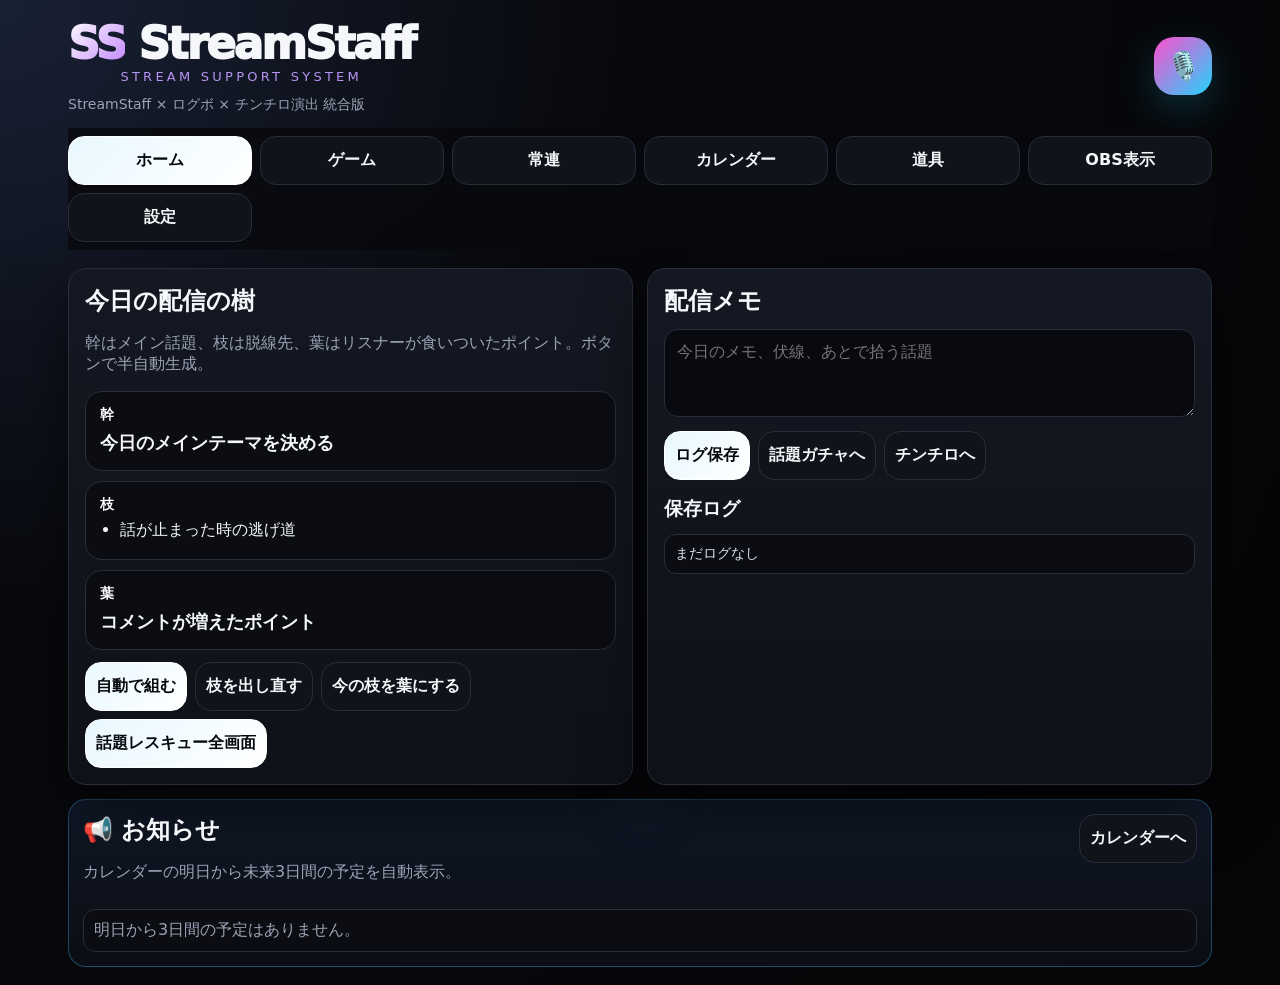
==== commit 8a8bb0d2: "こうしん" ====
--- a/app/index.html
+++ b/app/index.html
@@ -2667,16 +2667,22 @@
 <script src="https://www.gstatic.com/firebasejs/10.12.5/firebase-firestore-compat.js"></script>
 
 
+
+
+
+
+
+
 <style id="obsNineSlotLayoutStyle">
-.obs-nine-slot-layout{
+#obsNineSlotLayoutPanel{
   margin:16px 0;
   padding:16px;
   border-radius:18px;
-  background:rgba(20,20,24,.92);
+  background:rgba(20,20,24,.94);
   border:1px solid rgba(255,255,255,.12);
 }
-.obs-nine-slot-layout h3{margin:0 0 6px;font-size:20px}
-.obs-nine-help{margin:0 0 12px;opacity:.75}
+#obsNineSlotLayoutPanel h3{margin:0 0 8px;font-size:20px}
+.obs-nine-help{margin:0 0 12px;opacity:.78}
 .obs-nine-grid{
   display:grid;
   grid-template-columns:repeat(3,minmax(0,1fr));
@@ -2691,19 +2697,19 @@
   background:rgba(255,255,255,.06);
   font-weight:700;
 }
-.obs-nine-grid select{
+.obs-nine-grid select,
+.obs-text-input,
+.obs-color-input{
   width:100%;
+  box-sizing:border-box;
   padding:10px;
   border-radius:10px;
   border:1px solid rgba(255,255,255,.18);
   background:#111;
   color:#fff;
 }
-.obs-row-merge-box{
-  margin-top:12px;
-  display:grid;
-  gap:8px;
-}
+.obs-color-input{height:44px;padding:4px}
+.obs-row-merge-box{margin-top:12px;display:grid;gap:8px}
 .obs-row-merge{
   display:flex;
   flex-wrap:wrap;
@@ -2713,10 +2719,157 @@
   border-radius:12px;
   background:rgba(255,255,255,.05);
 }
-.obs-row-merge label{
+.obs-row-merge label{display:flex;align-items:center;gap:6px}
+.obs-input-box{
+  margin-top:12px;
+  padding:12px;
+  border-radius:14px;
+  background:rgba(255,255,255,.06);
+  display:grid;
+  gap:10px;
+}
+.obs-color-grid{
+  display:grid;
+  grid-template-columns:repeat(4,minmax(0,1fr));
+  gap:10px;
+}
+.obs-preview-grid{
+  display:grid;
+  grid-template-columns:repeat(3,1fr);
+  grid-template-rows:42px minmax(220px,1fr) 42px;
+  gap:8px;
+  margin-top:10px;
+  height:340px;
+  padding:10px;
+  border-radius:14px;
+  background:rgba(0,0,0,.25);
+}
+.obs-preview-cell{
+  background:var(--obs-panel-bg,#222);
+  border:2px solid var(--obs-frame-color,#555);
+  border-radius:12px;
   display:flex;
   align-items:center;
-  gap:6px;
+  justify-content:center;
+  color:var(--obs-text-color,#fff);
+  padding:8px;
+  text-align:center;
+  font-size:14px;
+  overflow:hidden;
+}
+.obs-preview-cell.empty{
+  background:transparent;
+  border-color:transparent;
+}
+</style>
+
+
+<style id="obsV150PatchStyle">
+.obs-preset-box{
+  display:flex;
+  flex-wrap:wrap;
+  align-items:center;
+  gap:8px;
+  padding:10px;
+  border-radius:12px;
+  background:rgba(255,255,255,.05);
+}
+.obs-preset-box button{
+  padding:8px 12px;
+  border:1px solid rgba(255,255,255,.18);
+  border-radius:10px;
+  background:#222;
+  color:#fff;
+  cursor:pointer;
+}
+.obs-preview-grid{
+  grid-template-rows:42px minmax(220px,1fr) 42px !important;
+}
+.obs-preview-cell.ticker{
+  font-size:13px;
+  white-space:nowrap;
+  text-overflow:ellipsis;
+}
+.obs-preview-cell.topbar{
+  font-size:14px;
+  white-space:nowrap;
+}
+.obs-preview-cell.merged{
+  outline:2px solid rgba(255,255,255,.18);
+}
+</style>
+
+
+
+
+
+
+
+
+
+
+
+<style id="obsTickerSlotScrollStyle">
+.obs-toggle-line{
+  display:flex;
+  align-items:center;
+  gap:8px;
+  margin-top:8px;
+  font-weight:700;
+}
+.obs-preview-cell.ticker{
+  overflow:hidden !important;
+  white-space:nowrap !important;
+  justify-content:flex-start !important;
+  position:relative;
+}
+.obs-preview-cell.ticker .ticker-runner{
+  position:absolute;
+  top:50%;
+  left:100%;
+  transform:translateY(-50%);
+  white-space:nowrap;
+  display:inline-block;
+  animation: obsTickerSlotMove 12s linear infinite;
+  will-change:left, transform;
+}
+@keyframes obsTickerSlotMove{
+  from{ left:100%; transform:translate(0,-50%); }
+  to{ left:0%; transform:translate(-100%,-50%); }
+}
+</style>
+
+
+
+
+
+<style id="obsTickerFullExitFixStyle">
+.obs-preview-cell.ticker{
+  position:relative !important;
+  overflow:hidden !important;
+  white-space:nowrap !important;
+  justify-content:flex-start !important;
+}
+.obs-preview-cell.ticker .ticker-runner{
+  position:absolute;
+  top:50%;
+  left:0;
+  white-space:nowrap;
+  display:inline-block;
+  transform:translate(0,-50%);
+  will-change:transform;
+}
+</style>
+
+
+<style id="obsBlankHideOnlyFixStyle">
+.obs-preview-cell.empty,
+.slot.empty{
+  background:transparent !important;
+  border-color:transparent !important;
+  border:none !important;
+  box-shadow:none !important;
+  color:transparent !important;
 }
 </style>
 
@@ -2781,6 +2934,8 @@
         <div id="homeNoticeList" class="notice-list"></div>
       </div>
     
+
+
 
 
 </section>
@@ -3868,9 +4023,9 @@
           <div>
             <h2 style="margin:0">🖥 OBSオーバーレイ設定</h2>
 
-<section id="obsNineSlotLayoutPanel" class="obs-nine-slot-layout">
+<section id="obsNineSlotLayoutPanel">
   <h3>OBS表示配置</h3>
-  <p class="obs-nine-help">3×3の各位置に表示内容を割り当てます。</p>
+  <p class="obs-nine-help">上段・下段は一行帯、中段は残り高さで表示します。</p>
 
   <div class="obs-nine-grid">
     <label>左上<select id="obsSlotTopLeft" data-obs-slot="topLeft"></select></label>
@@ -3903,7 +4058,44 @@
       <label><input type="checkbox" id="obsMergeBottomRight"> 右を結合</label>
     </div>
   </div>
+
+  <div class="obs-input-box">
+    <label>タイトル文
+      <input id="obsTitleText" class="obs-text-input" type="text" placeholder="例：雑談 / 作業配信 / 初見歓迎">
+    </label>
+    <label>テロップ文
+      <input id="obsTickerText" class="obs-text-input" type="text" placeholder="画面下に表示するテロップ文">
+    </label>
+    
+<div class="obs-preset-box">
+  <strong>色プリセット</strong>
+  <button type="button" data-obs-preset="neon">ネオン</button>
+  <button type="button" data-obs-preset="radio">ラジオ</button>
+  <button type="button" data-obs-preset="simple">シンプル</button>
+  <button type="button" data-obs-preset="pink">恋バナ</button>
+</div>
+
+    <div class="obs-color-grid">
+      <label>背景色<input id="obsBgColor" class="obs-color-input" type="color" value="#000000"></label>
+      <label>枠色<input id="obsFrameColor" class="obs-color-input" type="color" value="#555555"></label>
+      <label>文字色<input id="obsTextColor" class="obs-color-input" type="color" value="#ffffff"></label>
+      <label>パネル色<input id="obsPanelColor" class="obs-color-input" type="color" value="#222222"></label>
+    </div>
+  </div>
+
+  <div id="obsPreviewWrap">
+    <h3>プレビュー</h3>
+    <div id="obsPreviewGrid" class="obs-preview-grid"></div>
+  </div>
 </section>
+
+
+
+
+
+
+
+
 
 
             <p class="muted">左・中央・右の3スロットへ、好きな表示パーツを割り当てる方式。キャラ位置やコメント欄に合わせて自由に組める。</p>
@@ -3914,34 +4106,7 @@
           <div>
             <div class="grid">
               <label>画面タイトル<input id="obsTitle" placeholder="例：雑談配信中"></label>
-              <label>テーマ色<input id="obsAccent" type="color" value="#38bdf8"></label>
-              <label>背景の濃さ<select id="obsBgAlpha"><option value="0.10">かなり薄め</option><option value="0.18">薄め</option><option value="0.28">普通</option><option value="0.45">濃いめ</option></select></label>
-              <label>全体フォントサイズ<select id="obsFontScale"><option value="0.9">小さめ</option><option value="1">普通</option><option value="1.15">大きめ</option><option value="1.3">特大</option></select></label>
-            </div>
-
-            <h3>スロット割り当て</h3>
-            <div class="grid">
-              <label>左側<select id="obsSlotLeft"></select></label>
-              <label>中央<select id="obsSlotCenter"></select></label>
-              <label>右側<select id="obsSlotRight"></select></label>
-            </div>
-            <div class="obs-mini-note" style="margin-top:8px">
-              例：左=枠のみ / 中央=なし / 右=幹・枝・葉。キャラを中央に置くなら中央を「なし」か「キャラ安全地帯」にすると見やすい。
-            </div>
-
-            <h3>追加表示</h3>
-            <div class="grid">
-              <label><input id="obsShowTitle" type="checkbox" style="width:auto"> タイトルを表示</label>
-              <label><input id="obsShowClock" type="checkbox" style="width:auto"> 時計を表示</label>
-              <label><input id="obsShowBottomTicker" type="checkbox" style="width:auto"> 下帯テロップを表示</label>
-              <label><input id="obsShowGuide" type="checkbox" style="width:auto"> 位置ガイド枠を表示</label>
-            </div>
-
-            <h3>テロップ文</h3>
-            <textarea id="obsTickerText" rows="2" placeholder="例：初見さん歓迎 / コメント拾います / 今日のテーマ募集中"></textarea>
-
-            <h3>OBS用URL</h3>
-            <div class="obs-urlbox" id="obsUrlBox">未生成</div>
+              <labelUrlBox">未生成</div>
             <div class="row" style="margin-top:12px">
               <button class="btn primary" id="obsSaveSettings" type="button">OBS設定を保存</button>
               <button class="btn" id="obsCopyUrl" type="button">URLコピー</button>
@@ -9835,52 +10000,349 @@
 
 
 
+
+
+
+
+
+
+
+
+
+
+
+
+
 <script id="obsNineSlotLayoutScript">
 (function(){
-  const options = ["空白","幹","枝","葉","お知らせ","カレンダー","常連メモ","コメント枠","時計","テロップ","ルーレット結果","カウントダウン","枠のみ"];
-  const slotKeys = ["topLeft","topCenter","topRight","midLeft","midCenter","midRight","bottomLeft","bottomCenter","bottomRight"];
-  const mergeKeys = ["TopLeft","TopRight","MidLeft","MidRight","BottomLeft","BottomRight"];
+  const topOptions = ["空白","タイトル","時計","タイトル＋時計","配信メモ","幹","枝","葉","お知らせ","枠のみ"];
+  const midOptions = ["空白","配信メモ","幹","枝","葉","常連メモ","カレンダー","ルーレット結果","枠のみ"];
+  const bottomOptions = ["空白","テロップ文","テロップ文＋時計","配信メモ","幹","お知らせ","カウントダウン","枠のみ"];
+
+  const slots = [
+    ["topLeft", "左上", topOptions],
+    ["topCenter", "上中央", topOptions],
+    ["topRight", "右上", topOptions],
+    ["midLeft", "左", midOptions],
+    ["midCenter", "中央", midOptions],
+    ["midRight", "右", midOptions],
+    ["bottomLeft", "左下", bottomOptions],
+    ["bottomCenter", "下中央", bottomOptions],
+    ["bottomRight", "右下", bottomOptions]
+  ];
+
+  const mergeIds = [
+    "obsMergeTopLeft","obsMergeTopRight",
+    "obsMergeMidLeft","obsMergeMidRight",
+    "obsMergeBottomLeft","obsMergeBottomRight"
+  ];
+
+  function nowTime(){
+    const d = new Date();
+    return String(d.getHours()).padStart(2,"0")+":"+String(d.getMinutes()).padStart(2,"0");
+  }
+
+  function readJson(key, fallback){
+    try{return JSON.parse(localStorage.getItem(key) || JSON.stringify(fallback));}
+    catch(e){return fallback;}
+  }
+
+  function textFromValue(v){
+    if(v == null) return "";
+    if(typeof v === "string" || typeof v === "number") return String(v).trim();
+    if(Array.isArray(v)){
+      return v.map(textFromValue).filter(Boolean).slice(0,3).join(" / ");
+    }
+    if(typeof v === "object"){
+      const preferred = ["配信メモ","幹","枝","葉","title","text","main","trunk","branch","leaf","theme","memo","note","notes","content","name","label","value","body"];
+      for(const k of preferred){
+        const t = textFromValue(v[k]);
+        if(t) return t;
+      }
+      for(const x of Object.values(v)){
+        const t = textFromValue(x);
+        if(t) return t;
+      }
+    }
+    return "";
+  }
+
+  function findByKeys(keys, fallback){
+    for(const key of keys){
+      const raw = localStorage.getItem(key);
+      if(!raw) continue;
+      try{
+        const parsed = JSON.parse(raw);
+        const t = textFromValue(parsed);
+        if(t) return t;
+      }catch(e){
+        if(raw.trim()) return raw.trim();
+      }
+    }
+    return fallback || "";
+  }
+
+
+  function syncedValue(kind){
+    if(kind === "配信メモ") return findByKeys([
+      "ss_stream_memo","streamMemo","homeStreamMemo","broadcastMemo",
+      "streamstaff_home_memo","streamstaff_memo","ss_home_memo",
+      "ss_cheat_sheet","cheatSheet","homeMemo","memo","notes",
+      "ss_main_memo","mainMemo","配信メモ"
+    ], "配信メモ");
+
+    if(kind === "幹") return findByKeys([
+      "ss_current_trunk","currentTrunk","rescueTrunk","topicTrunk",
+      "streamstaff_trunk","ss_rescue_current","streamstaff_topics",
+      "ss_home_trunk","homeTrunk","trunk","幹"
+    ], "雑談テーマ");
+
+    if(kind === "枝") return findByKeys([
+      "ss_current_branch","currentBranch","rescueBranch","topicBranch",
+      "streamstaff_branch","streamstaff_topics","ss_home_branch",
+      "homeBranch","branch","枝"
+    ], "枝");
+
+    if(kind === "葉") return findByKeys([
+      "ss_current_leaf","currentLeaf","rescueLeaf","topicLeaf",
+      "streamstaff_leaf","streamstaff_topics","ss_home_leaf",
+      "homeLeaf","leaf","葉"
+    ], "葉");
+
+    if(kind === "お知らせ") return findByKeys(["ss_notice","notice","notices","calendarNotice","ss_calendar_notice","calendarEvents","events"], "お知らせ");
+    if(kind === "常連メモ") return findByKeys(["ss_regulars","regulars","listeners","streamstaff_regulars"], "常連メモ");
+    if(kind === "カレンダー") return findByKeys(["ss_calendar","calendar","calendarEvents","events"], "カレンダー");
+    if(kind === "ルーレット結果") return findByKeys(["ss_roulette_result","rouletteResult","lastRouletteResult"], "ルーレット結果");
+    if(kind === "カウントダウン") return findByKeys(["ss_countdown","countdown","timerTarget"], "カウントダウン");
+    return "";
+  }
+
+
+  function defaultData(){
+    return {
+      slots:{},
+      merge:{},
+      titleText:"",
+      tickerText:"",
+      tickerScroll:true,
+      colors:{bg:"#000000",frame:"#555555",text:"#ffffff",panel:"#222222"}
+    };
+  }
 
   function load(){
-    try{
-      return JSON.parse(localStorage.getItem("ss_obs_9slot_layout") || "{}");
-    }catch(e){
-      return {};
+    const d = Object.assign(defaultData(), readJson("ss_obs_9slot_layout", defaultData()));
+    d.slots = d.slots || {};
+    d.merge = d.merge || {};
+    d.colors = Object.assign(defaultData().colors, d.colors || {});
+    return d;
+  }
+
+  function save(){
+    const data = defaultData();
+
+    slots.forEach(([key])=>{
+      const el = document.querySelector('[data-obs-slot="'+key+'"]');
+      data.slots[key] = el ? el.value : "空白";
+    });
+
+    mergeIds.forEach(id=>{
+      const el = document.getElementById(id);
+      data.merge[id] = !!(el && el.checked);
+    });
+
+    data.titleText = document.getElementById("obsTitleText")?.value || "";
+    data.tickerText = document.getElementById("obsTickerText")?.value || "";
+    data.tickerScroll = document.getElementById("obsTickerScrollEnabled") ? document.getElementById("obsTickerScrollEnabled").checked : true;
+
+    data.colors = {
+      bg: document.getElementById("obsBgColor")?.value || "#000000",
+      frame: document.getElementById("obsFrameColor")?.value || "#555555",
+      text: document.getElementById("obsTextColor")?.value || "#ffffff",
+      panel: document.getElementById("obsPanelColor")?.value || "#222222"
+    };
+
+    localStorage.setItem("ss_obs_9slot_layout", JSON.stringify(data));
+
+    // Explicit simple keys for overlay and future modules.
+    localStorage.setItem("ss_obs_title_text", data.titleText);
+    localStorage.setItem("ss_obs_ticker_text", data.tickerText);
+    localStorage.setItem("ss_obs_ticker_scroll", data.tickerScroll ? "1" : "0");
+
+    window.dispatchEvent(new StorageEvent("storage", {key:"ss_obs_9slot_layout"}));
+    renderPreview(data);
+  }
+
+
+  function labelFor(value, data){
+    if(!value || value === "空白") return "";
+    if(value === "タイトル") return data.titleText || localStorage.getItem("ss_obs_title_text") || "";
+    if(value === "時計") return nowTime();
+    if(value === "タイトル＋時計"){
+      const title = data.titleText || localStorage.getItem("ss_obs_title_text") || "";
+      return title ? title + "　" + nowTime() : nowTime();
     }
-  }
-
-  function save(){
-    const data = { slots:{}, merge:{} };
-    document.querySelectorAll("[data-obs-slot]").forEach(sel=>{
-      data.slots[sel.dataset.obsSlot] = sel.value;
+    if(value === "テロップ文") return data.tickerText || localStorage.getItem("ss_obs_ticker_text") || "";
+    if(value === "テロップ文＋時計"){
+      const ticker = data.tickerText || localStorage.getItem("ss_obs_ticker_text") || "";
+      return ticker ? ticker + "　" + nowTime() : nowTime();
+    }
+    if(value === "枠のみ") return "";
+    return syncedValue(value) || value;
+  }
+
+
+  function buildLayout(data){
+    const m = data.merge || {};
+    function row(prefix, rowNum){
+      const cap = prefix[0].toUpperCase() + prefix.slice(1);
+      const leftKey = prefix + "Left";
+      const centerKey = prefix + "Center";
+      const rightKey = prefix + "Right";
+      const mergeLeft = !!m["obsMerge" + cap + "Left"];
+      const mergeRight = !!m["obsMerge" + cap + "Right"];
+
+      if(mergeLeft && mergeRight) return [{key:leftKey,row:rowNum,col:1,rowSpan:1,colSpan:3}];
+      if(mergeLeft) return [{key:leftKey,row:rowNum,col:1,rowSpan:1,colSpan:2},{key:rightKey,row:rowNum,col:3,rowSpan:1,colSpan:1}];
+      if(mergeRight) return [{key:leftKey,row:rowNum,col:1,rowSpan:1,colSpan:1},{key:centerKey,row:rowNum,col:2,rowSpan:1,colSpan:2}];
+      return [
+        {key:leftKey,row:rowNum,col:1,rowSpan:1,colSpan:1},
+        {key:centerKey,row:rowNum,col:2,rowSpan:1,colSpan:1},
+        {key:rightKey,row:rowNum,col:3,rowSpan:1,colSpan:1}
+      ];
+    }
+    return [...row("top",1),...row("mid",2),...row("bottom",3)];
+  }
+
+  function applyColors(el, data){
+    const c = data.colors || {};
+    el.style.background = c.panel || "#222222";
+    el.style.borderColor = c.frame || "#555555";
+    el.style.color = c.text || "#ffffff";
+  }
+
+  function makeMarquee(text){
+    const span = document.createElement("span");
+    span.className = "ticker-mask-text";
+    span.textContent = text;
+    return span;
+  }
+
+
+
+
+  function startTickerRunner(runner, container, speedPxPerSec){
+    if(runner.dataset.started === "1") return;
+    runner.dataset.started = "1";
+    requestAnimationFrame(()=>{
+      const boxW = container.clientWidth || 0;
+      const textW = runner.scrollWidth || 0;
+      if(!boxW || !textW) return;
+      const distance = boxW + textW;
+      const duration = Math.max(6, distance / (speedPxPerSec || 80));
+      runner.style.transform = "translate(" + boxW + "px,-50%)";
+      runner.animate(
+        [
+          { transform: "translate(" + boxW + "px,-50%)" },
+          { transform: "translate(-" + textW + "px,-50%)" }
+        ],
+        { duration: duration * 1000, iterations: Infinity, easing: "linear" }
+      );
     });
-    mergeKeys.forEach(k=>{
-      const el = document.getElementById("obsMerge"+k);
-      if(el) data.merge[k] = el.checked;
+  }
+
+
+  let __lastObsPreviewSignature = "";
+
+  function renderPreview(data){
+    const __sig = JSON.stringify({
+      slots:data.slots,
+      merge:data.merge,
+      titleText:data.titleText,
+      tickerText:data.tickerText,
+      tickerScroll:data.tickerScroll,
+      colors:data.colors
     });
-    localStorage.setItem("ss_obs_9slot_layout", JSON.stringify(data));
-  }
+    if(__sig === __lastObsPreviewSignature) return;
+    __lastObsPreviewSignature = __sig;
+    const grid = document.getElementById("obsPreviewGrid");
+    if(!grid) return;
+    const c = data.colors || {};
+    grid.style.background = c.bg || "#000000";
+    grid.innerHTML = "";
+
+    let globalTickerText = "";
+
+    buildLayout(data).forEach(item=>{
+      const value = (data.slots && data.slots[item.key]) || "空白";
+      const cell = document.createElement("div");
+      cell.className = "obs-preview-cell";
+      cell.style.gridRow = item.row + " / span " + (item.rowSpan || 1);
+      cell.style.gridColumn = item.col + " / span " + (item.colSpan || 1);
+
+      if(item.colSpan > 1) cell.classList.add("merged");
+      if(item.row === 1) cell.classList.add("topbar");
+      if(item.row === 3) cell.classList.add("ticker");
+
+      if(value === "空白"){
+        cell.classList.add("empty");
+        cell.textContent = "";
+      }else{
+        applyColors(cell, data);
+        const text = labelFor(value, data);
+
+        if(item.row === 3 && value.indexOf("テロップ文") >= 0 && text && data.tickerScroll){
+          const runner = document.createElement("span");
+          runner.className = "ticker-runner";
+          runner.textContent = text;
+          cell.appendChild(runner);
+          startTickerRunner(runner, cell, 80);
+        }else{
+          cell.textContent = text;
+        }
+      }
+
+      if(value === "枠のみ") cell.textContent = "";
+      grid.appendChild(cell);
+    });
+}
+
 
   function init(){
     const data = load();
 
-    document.querySelectorAll("[data-obs-slot]").forEach(sel=>{
-      if(sel.dataset.ready === "1") return;
-      sel.innerHTML = options.map(v=>`<option value="${v}">${v}</option>`).join("");
-      sel.value = (data.slots && data.slots[sel.dataset.obsSlot]) || "空白";
-      sel.addEventListener("change", save);
-      sel.dataset.ready = "1";
+    slots.forEach(([key,label,options])=>{
+      const sel = document.querySelector('[data-obs-slot="'+key+'"]');
+      if(!sel) return;
+      sel.innerHTML = options.map(v=>'<option value="'+v+'">'+v+'</option>').join("");
+      const saved = data.slots && data.slots[key];
+      sel.value = options.includes(saved) ? saved : "空白";
+      sel.onchange = save;
     });
 
-    mergeKeys.forEach(k=>{
-      const el = document.getElementById("obsMerge"+k);
-      if(!el || el.dataset.ready === "1") return;
-      el.checked = !!(data.merge && data.merge[k]);
-      el.addEventListener("change", save);
-      el.dataset.ready = "1";
+    mergeIds.forEach(id=>{
+      const el = document.getElementById(id);
+      if(!el) return;
+      el.checked = !!(data.merge && data.merge[id]);
+      el.onchange = save;
     });
 
+    const title = document.getElementById("obsTitleText");
+    if(title){ title.value = data.titleText || localStorage.getItem("ss_obs_title_text") || ""; title.oninput = save; }
+
+    const ticker = document.getElementById("obsTickerText");
+    if(ticker){ ticker.value = data.tickerText || localStorage.getItem("ss_obs_ticker_text") || ""; ticker.oninput = save; }
+
+    const scroll = document.getElementById("obsTickerScrollEnabled");
+    if(scroll){ scroll.checked = data.tickerScroll !== false; scroll.onchange = save; }
+
+    const colors = data.colors || {};
+    [["obsBgColor","bg","#000000"],["obsFrameColor","frame","#555555"],["obsTextColor","text","#ffffff"],["obsPanelColor","panel","#222222"]].forEach(([id,key,def])=>{
+      const el = document.getElementById(id);
+      if(el){ el.value = colors[key] || def; el.oninput = save; }
+    });
+
     save();
+    setInterval(()=>renderPreview(load()), 1000);
   }
 
   if(document.readyState === "loading"){
@@ -9891,5 +10353,148 @@
 })();
 </script>
 
+
+
+
+
+
+
+
+<script id="v174WireObsNinePreview">
+(function(){
+  const keys = [
+    ["topLeft",1,1],["topCenter",1,2],["topRight",1,3],
+    ["midLeft",2,1],["midCenter",2,2],["midRight",2,3],
+    ["bottomLeft",3,1],["bottomCenter",3,2],["bottomRight",3,3]
+  ];
+
+  function val(id, fallback){
+    const el = document.getElementById(id);
+    return el ? el.value : fallback;
+  }
+
+  function checked(id){
+    const el = document.getElementById(id);
+    return !!(el && el.checked);
+  }
+
+  function labelFor(v){
+    if(!v || v === "空白") return "";
+    if(v === "タイトル") return val("obsTitleText", "") || val("obsTitle", "");
+    if(v === "テロップ文") return val("obsTickerText", "");
+    if(v === "タイトル＋時計"){
+      const d = new Date();
+      const t = String(d.getHours()).padStart(2,"0")+":"+String(d.getMinutes()).padStart(2,"0");
+      const title = val("obsTitleText","") || val("obsTitle","");
+      return title ? title + "　" + t : t;
+    }
+    if(v === "テロップ文＋時計"){
+      const d = new Date();
+      const t = String(d.getHours()).padStart(2,"0")+":"+String(d.getMinutes()).padStart(2,"0");
+      const tx = val("obsTickerText","");
+      return tx ? tx + "　" + t : t;
+    }
+    if(v === "枠のみ") return "";
+    return v;
+  }
+
+  function layout(){
+    function row(prefix,rowNum){
+      const cap = prefix.charAt(0).toUpperCase()+prefix.slice(1);
+      const left = checked("obsMerge"+cap+"Left");
+      const right = checked("obsMerge"+cap+"Right");
+      if(left && right) return [[prefix+"Left",rowNum,1,3]];
+      if(left) return [[prefix+"Left",rowNum,1,2],[prefix+"Right",rowNum,3,1]];
+      if(right) return [[prefix+"Left",rowNum,1,1],[prefix+"Center",rowNum,2,2]];
+      return [[prefix+"Left",rowNum,1,1],[prefix+"Center",rowNum,2,1],[prefix+"Right",rowNum,3,1]];
+    }
+    return [...row("top",1),...row("mid",2),...row("bottom",3)];
+  }
+
+  function saveNine(){
+    const data = {slots:{}, merge:{}, titleText:val("obsTitleText",""), tickerText:val("obsTickerText","")};
+    document.querySelectorAll("[data-obs-slot]").forEach(sel=>data.slots[sel.dataset.obsSlot]=sel.value);
+    ["TopLeft","TopRight","MidLeft","MidRight","BottomLeft","BottomRight"].forEach(k=>{
+      data.merge["obsMerge"+k]=checked("obsMerge"+k);
+    });
+    try{ localStorage.setItem("ss_obs_9slot_layout", JSON.stringify(data)); }catch(e){}
+  }
+
+  function renderNine(){
+    const grid = document.getElementById("obsPreviewGrid");
+    if(!grid) return;
+
+    saveNine();
+
+    grid.innerHTML = "";
+    grid.style.display = "grid";
+    grid.style.gridTemplateColumns = "repeat(3, 1fr)";
+    grid.style.gridTemplateRows = "42px minmax(220px, 1fr) 42px";
+    grid.style.gap = "8px";
+    grid.style.minHeight = "340px";
+
+    layout().forEach(([key,row,col,span])=>{
+      const select = document.querySelector('[data-obs-slot="'+key+'"]');
+      const value = select ? select.value : "空白";
+
+      const cell = document.createElement("div");
+      cell.className = "obs-preview-cell";
+      cell.style.gridRow = row;
+      cell.style.gridColumn = col + " / span " + span;
+      cell.style.borderRadius = "12px";
+      cell.style.display = "flex";
+      cell.style.alignItems = "center";
+      cell.style.justifyContent = "center";
+      cell.style.textAlign = "center";
+      cell.style.overflow = "hidden";
+      cell.style.padding = "8px";
+
+      if(value === "空白"){
+        cell.style.background = "transparent";
+        cell.style.border = "none";
+        cell.textContent = "";
+      }else{
+        cell.style.background = "#222";
+        cell.style.border = "2px solid #555";
+        cell.style.color = "#fff";
+        cell.textContent = labelFor(value);
+      }
+
+      grid.appendChild(cell);
+    });
+  }
+
+  function bind(){
+    document.querySelectorAll("[data-obs-slot], input[id^='obsMerge'], #obsTitleText, #obsTickerText").forEach(el=>{
+      el.addEventListener("change", renderNine);
+      el.addEventListener("input", renderNine);
+    });
+
+    ["obsRefreshPreview","obsSaveSettings"].forEach(id=>{
+      const btn = document.getElementById(id);
+      if(btn){
+        const old = btn.onclick;
+        btn.onclick = function(ev){
+          if(typeof old === "function") old.call(this, ev);
+          setTimeout(renderNine, 0);
+          setTimeout(renderNine, 100);
+        };
+      }
+    });
+
+    renderNine();
+    setTimeout(renderNine, 200);
+  }
+
+  if(document.readyState === "loading"){
+    document.addEventListener("DOMContentLoaded", bind);
+  }else{
+    bind();
+  }
+
+  window.renderObsNinePreview = renderNine;
+})();
+</script>
+
 </body>
 </html>
